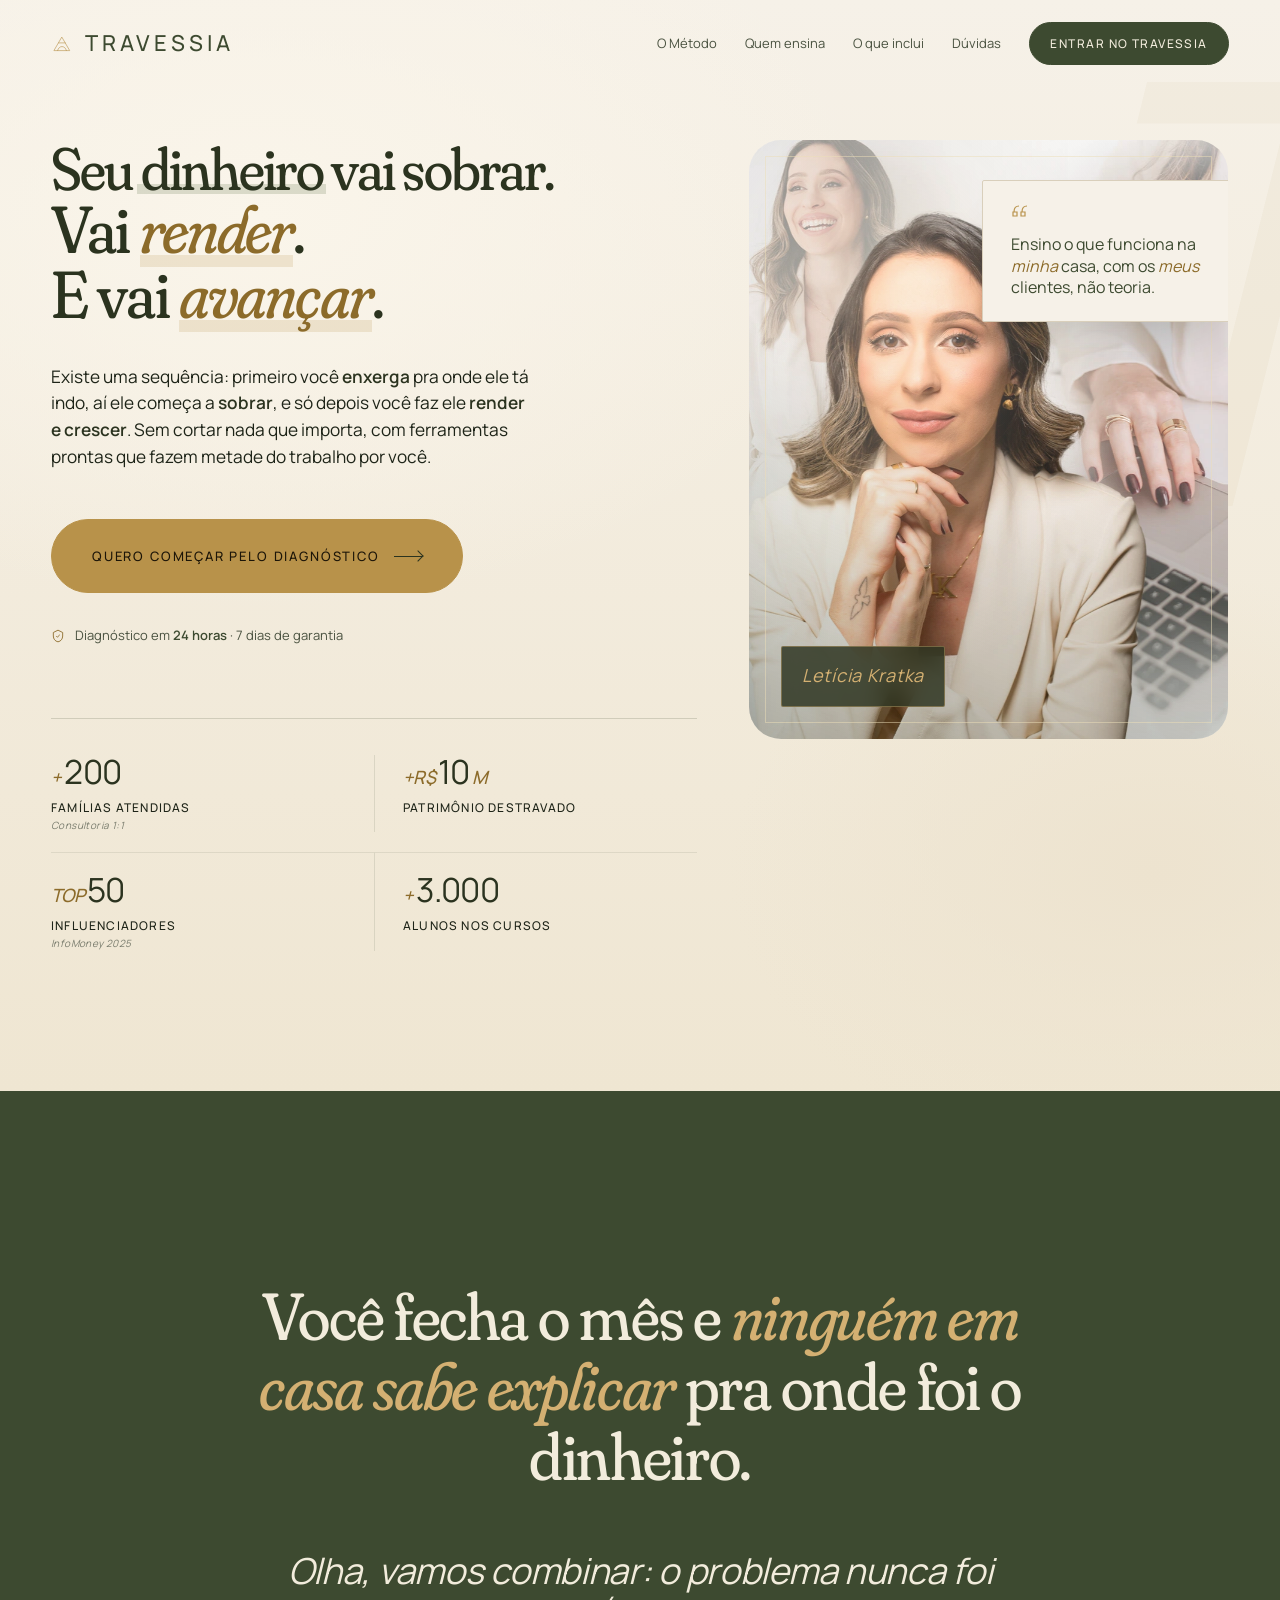
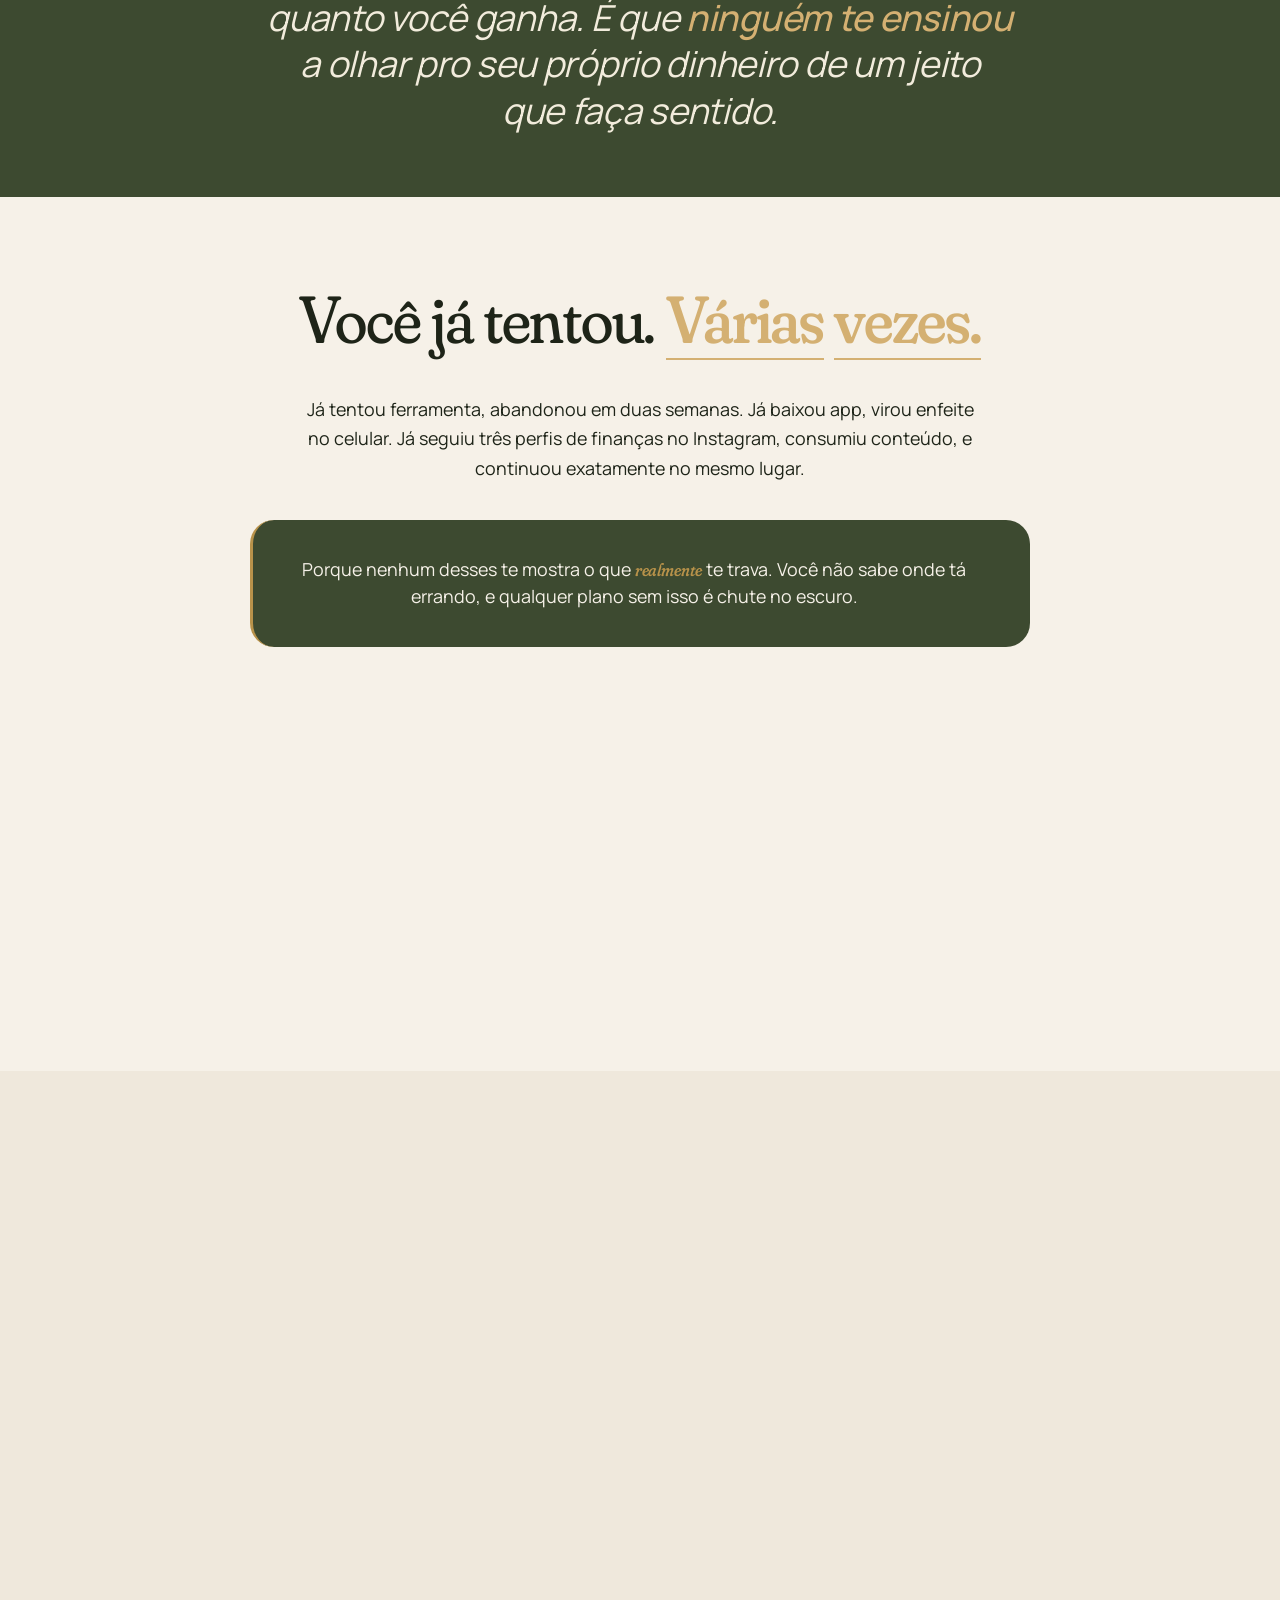
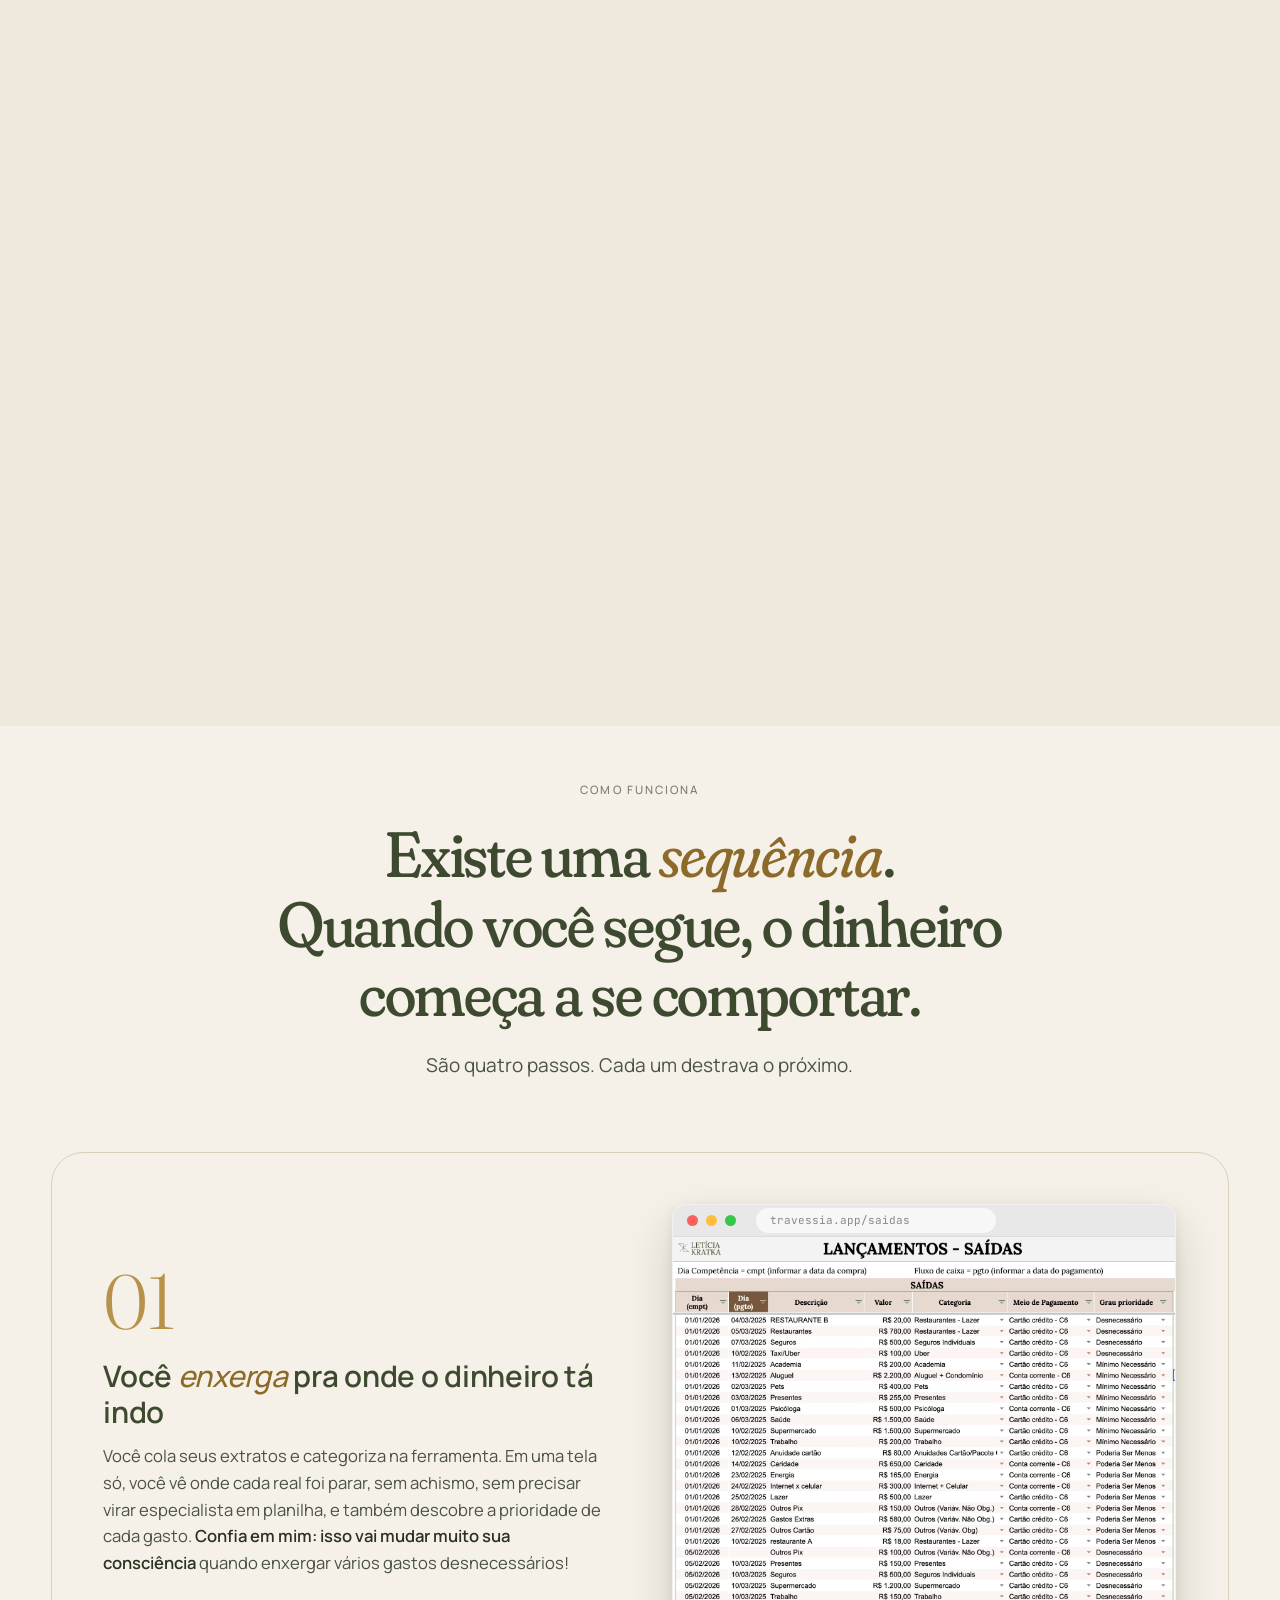
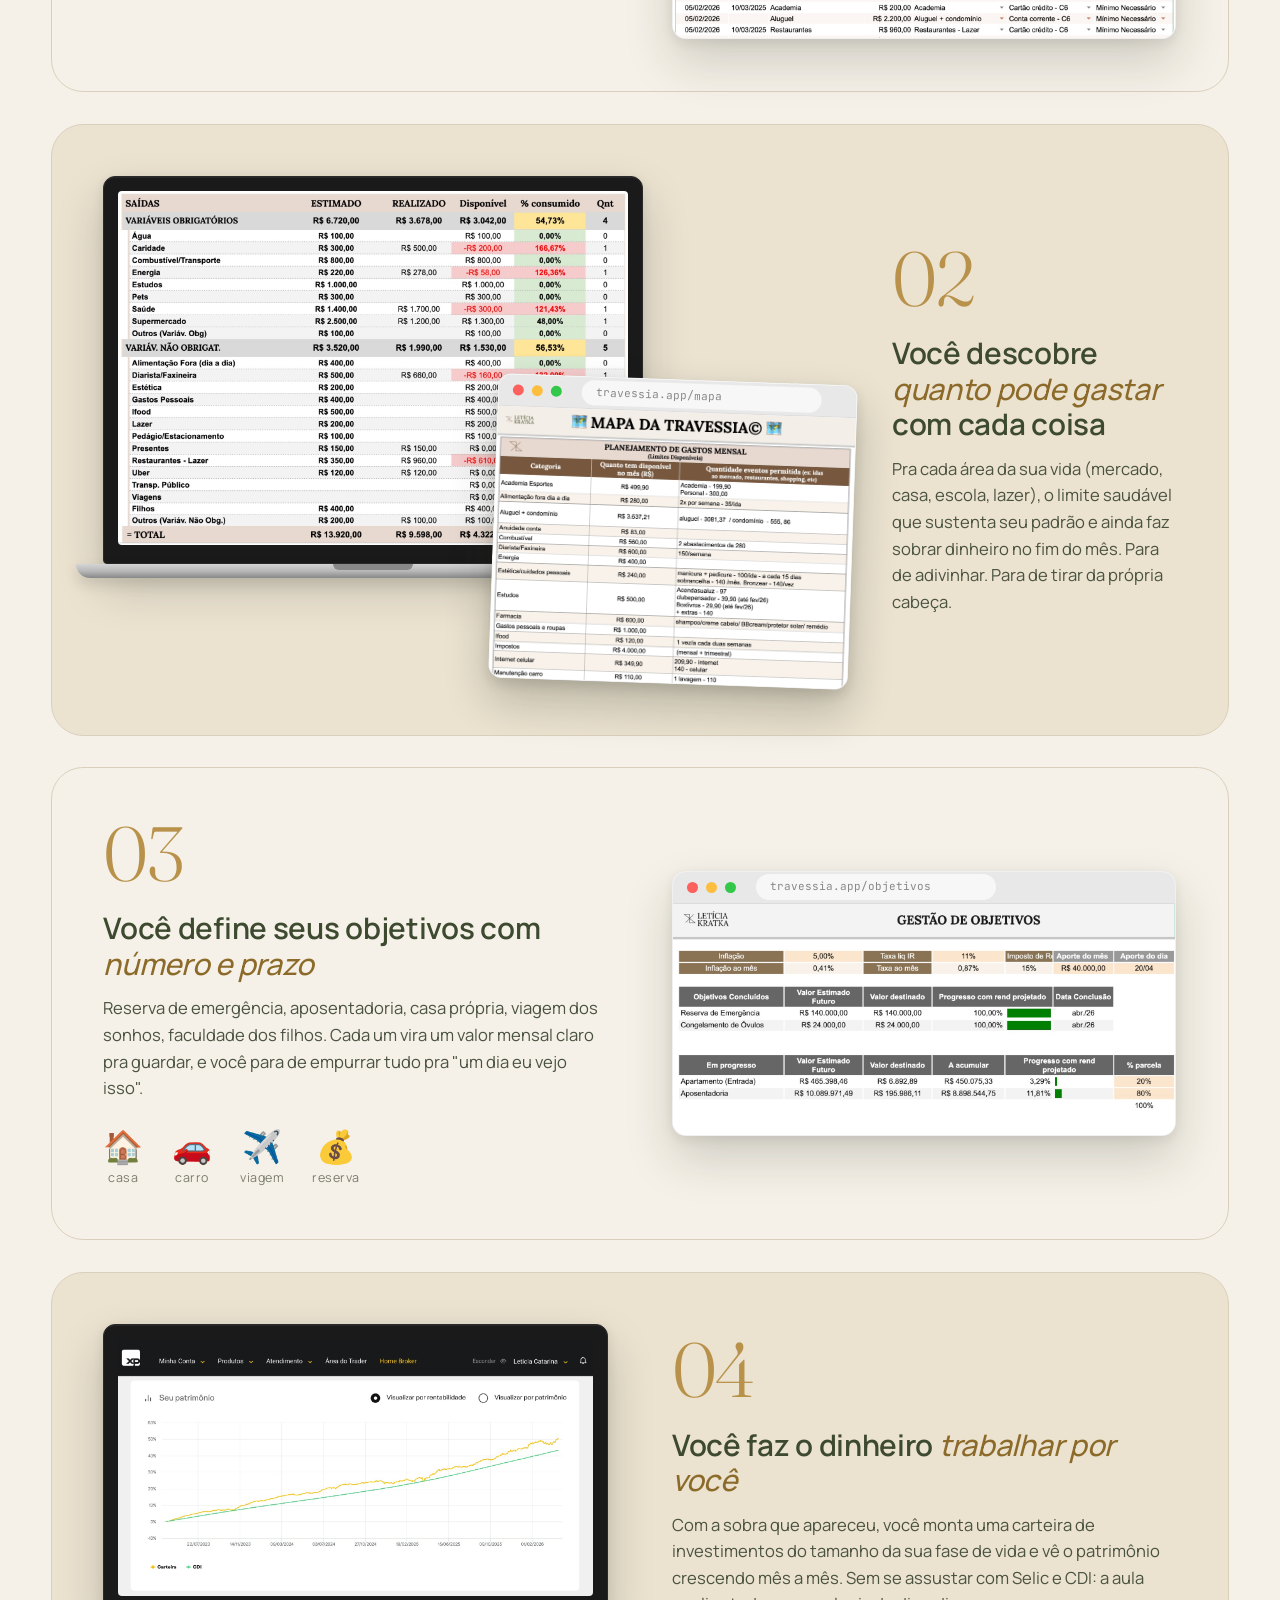
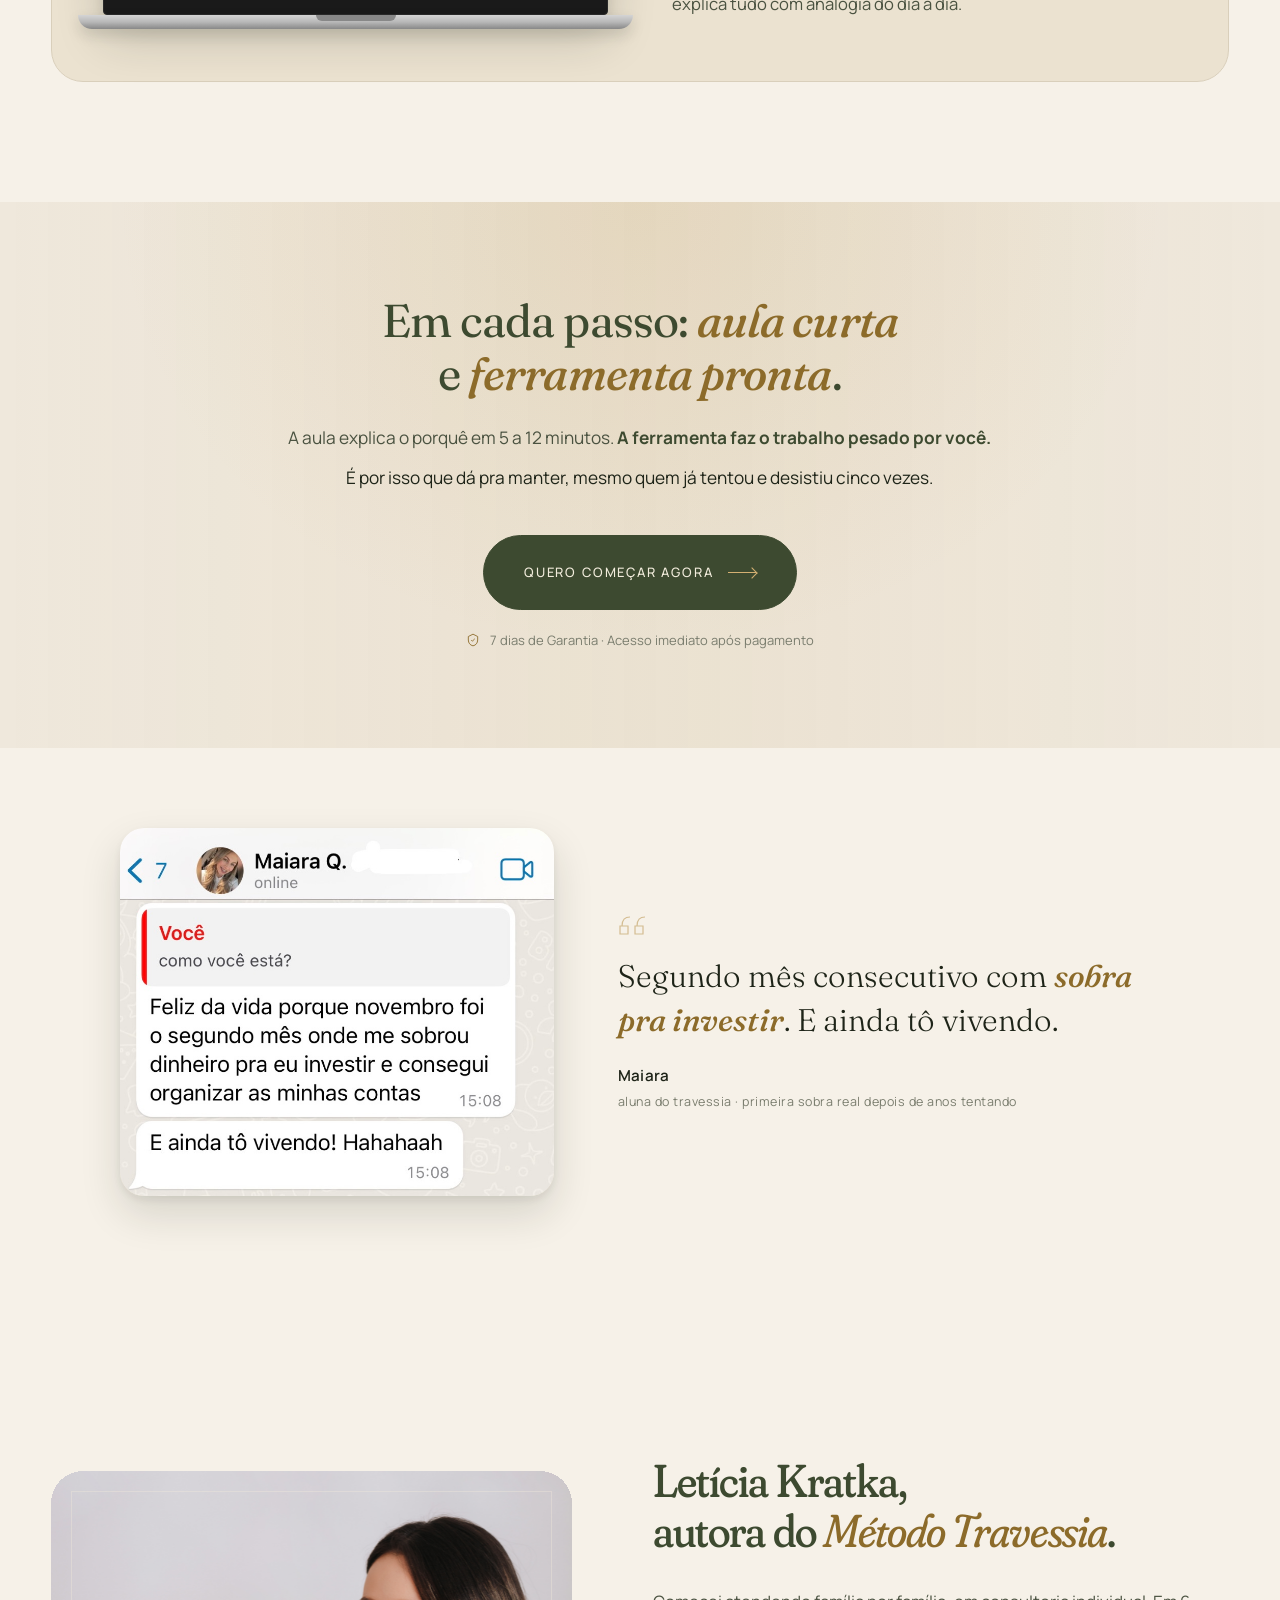
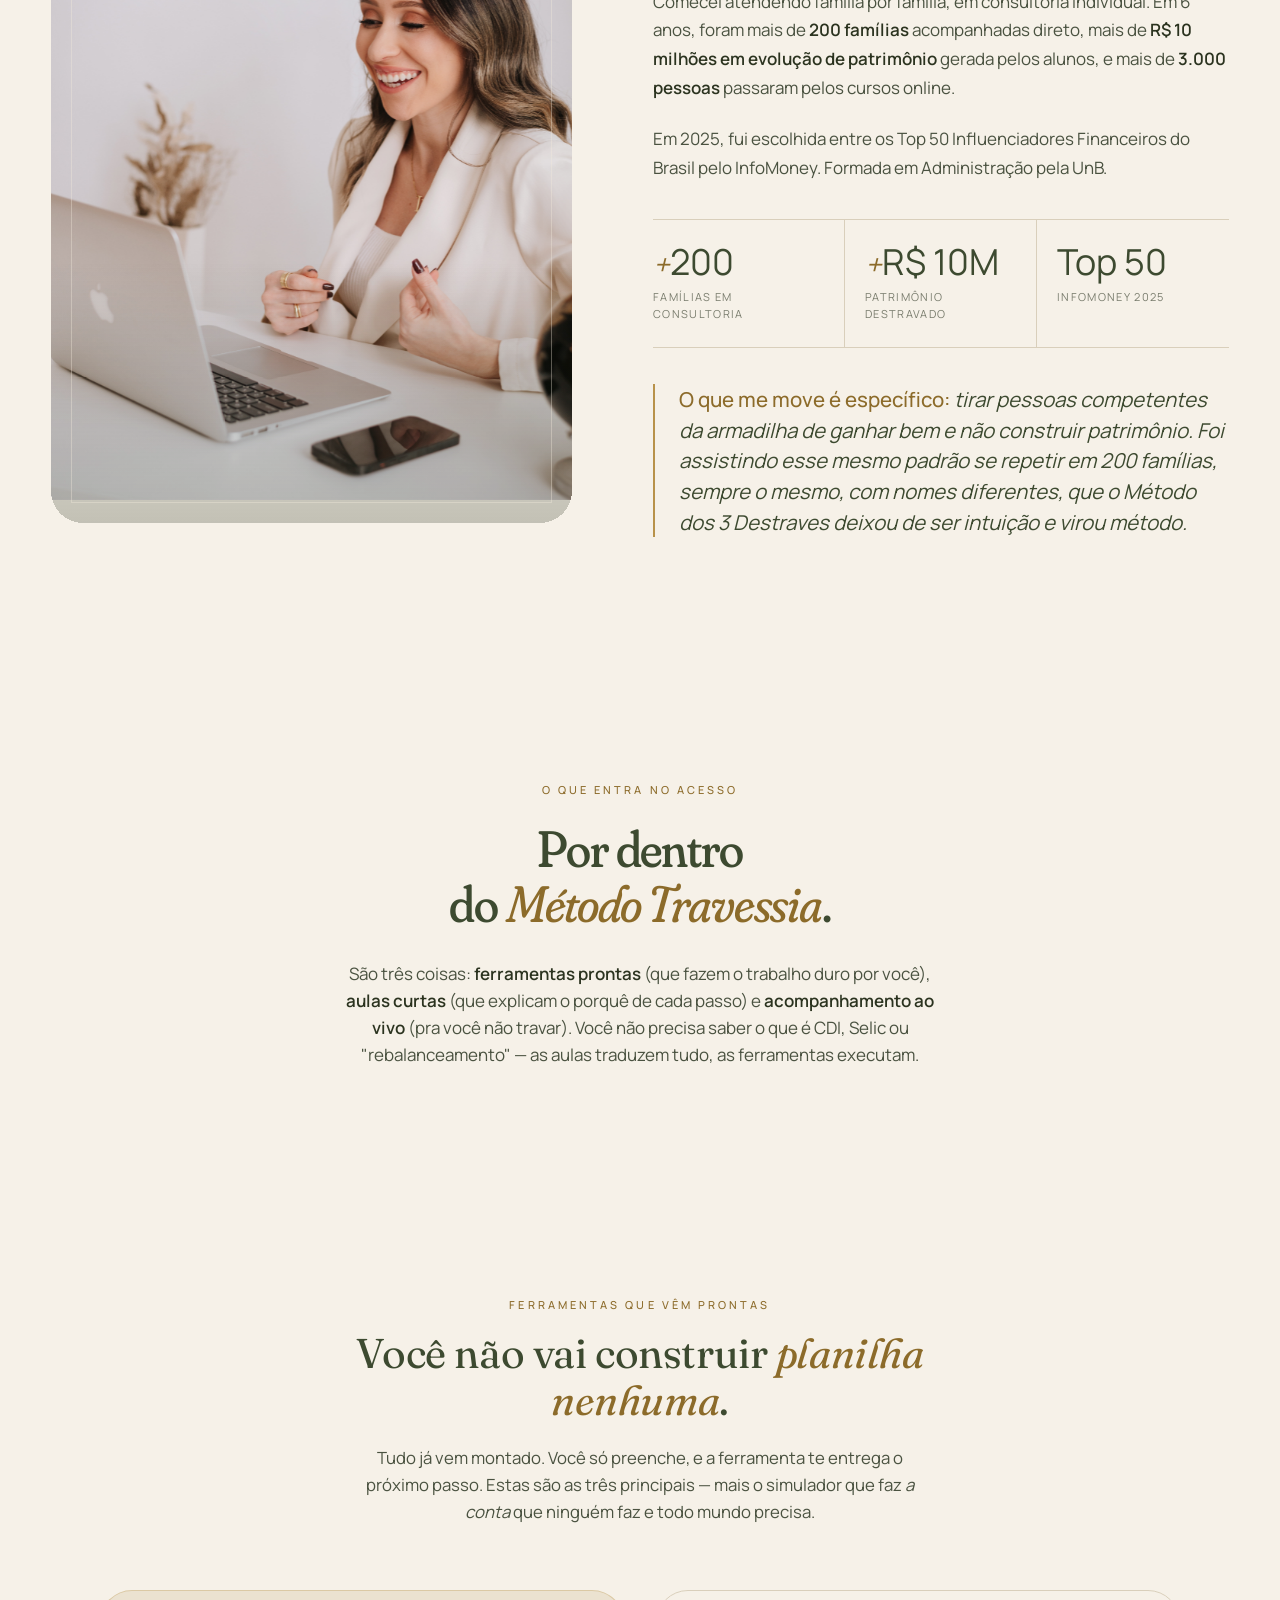
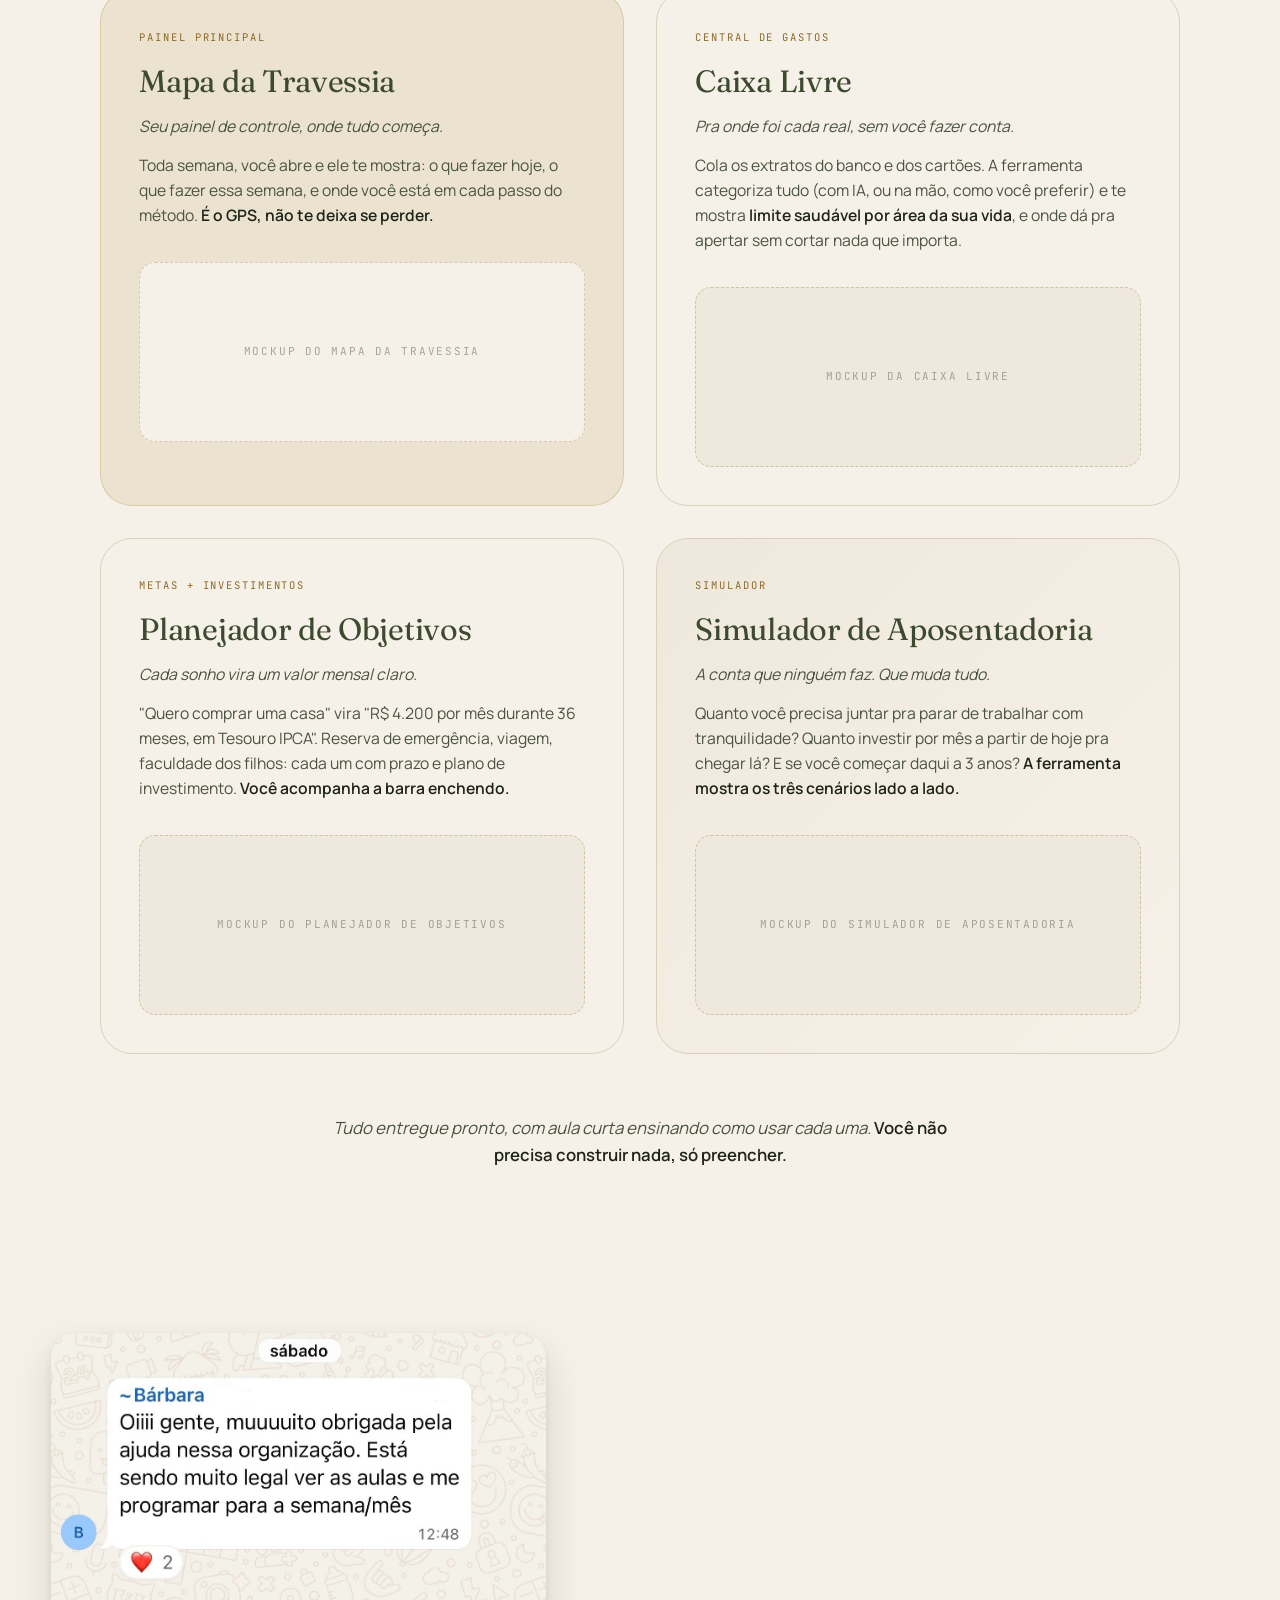
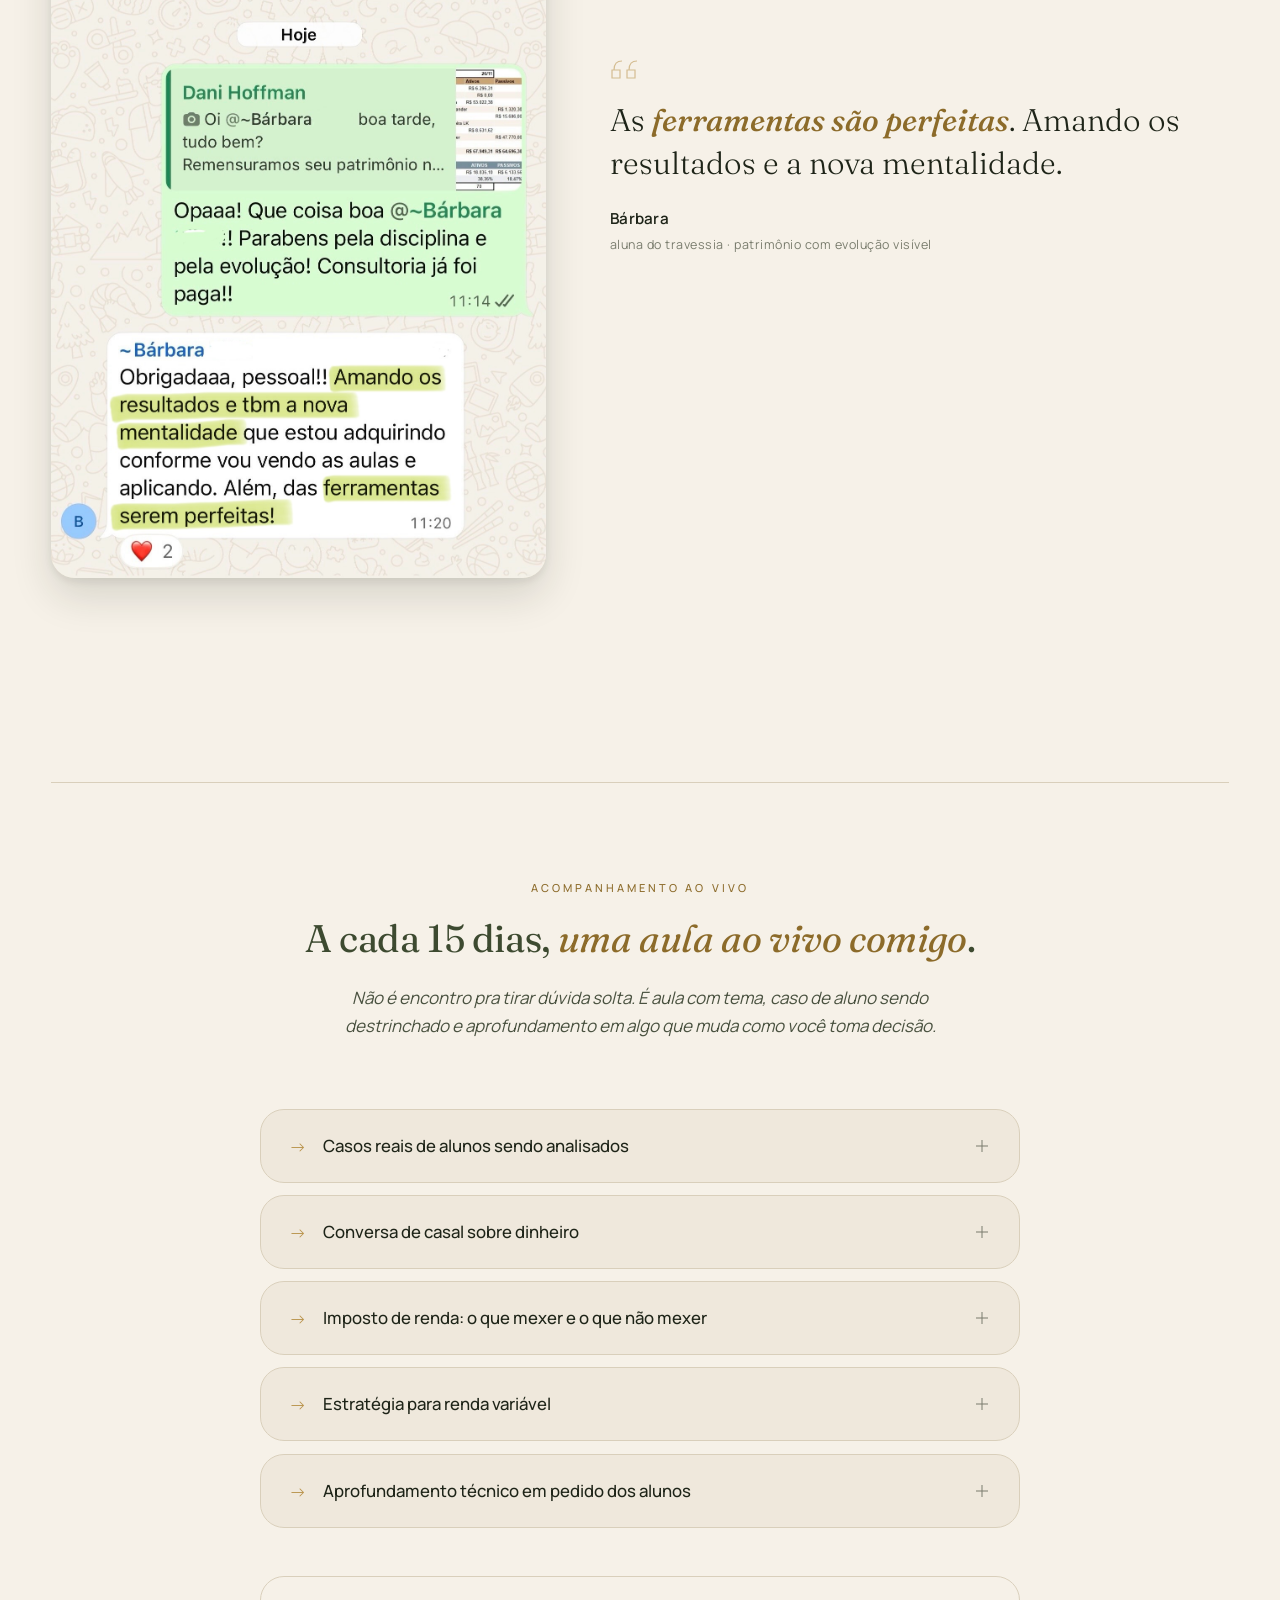
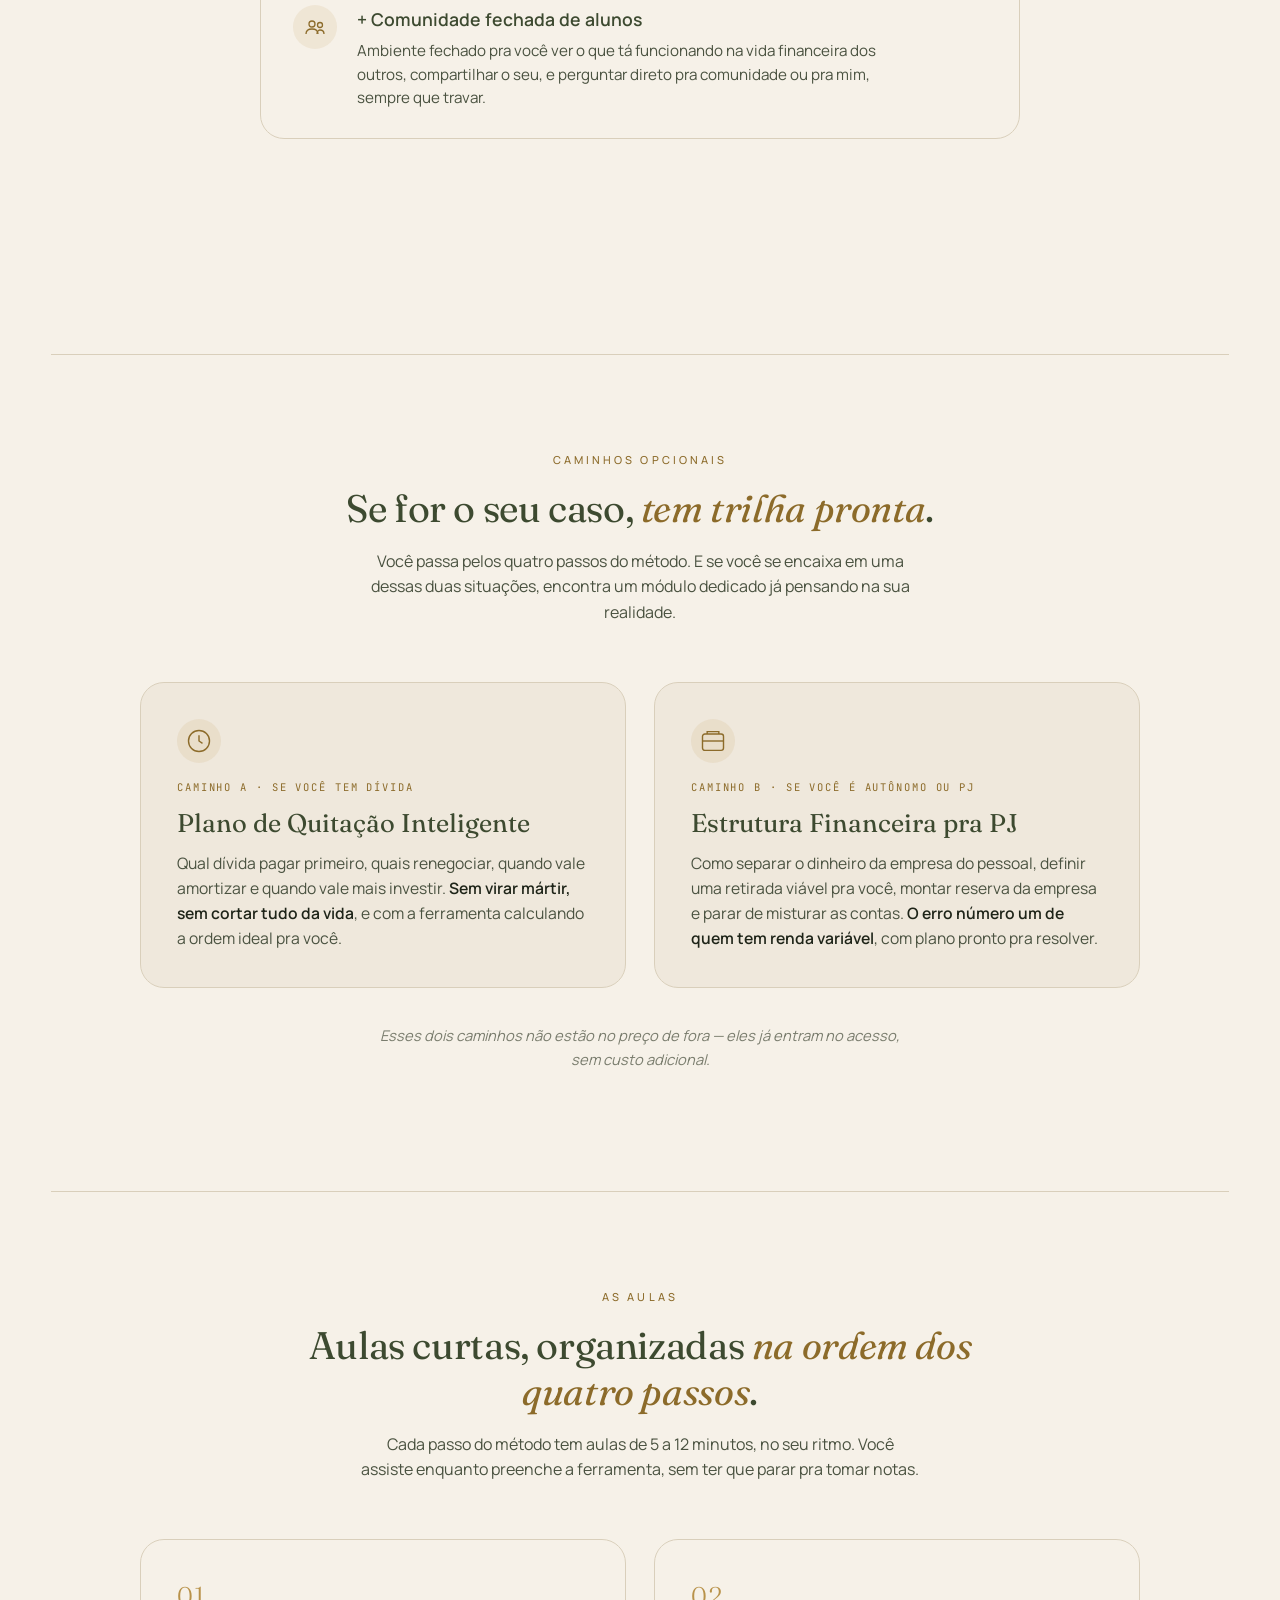
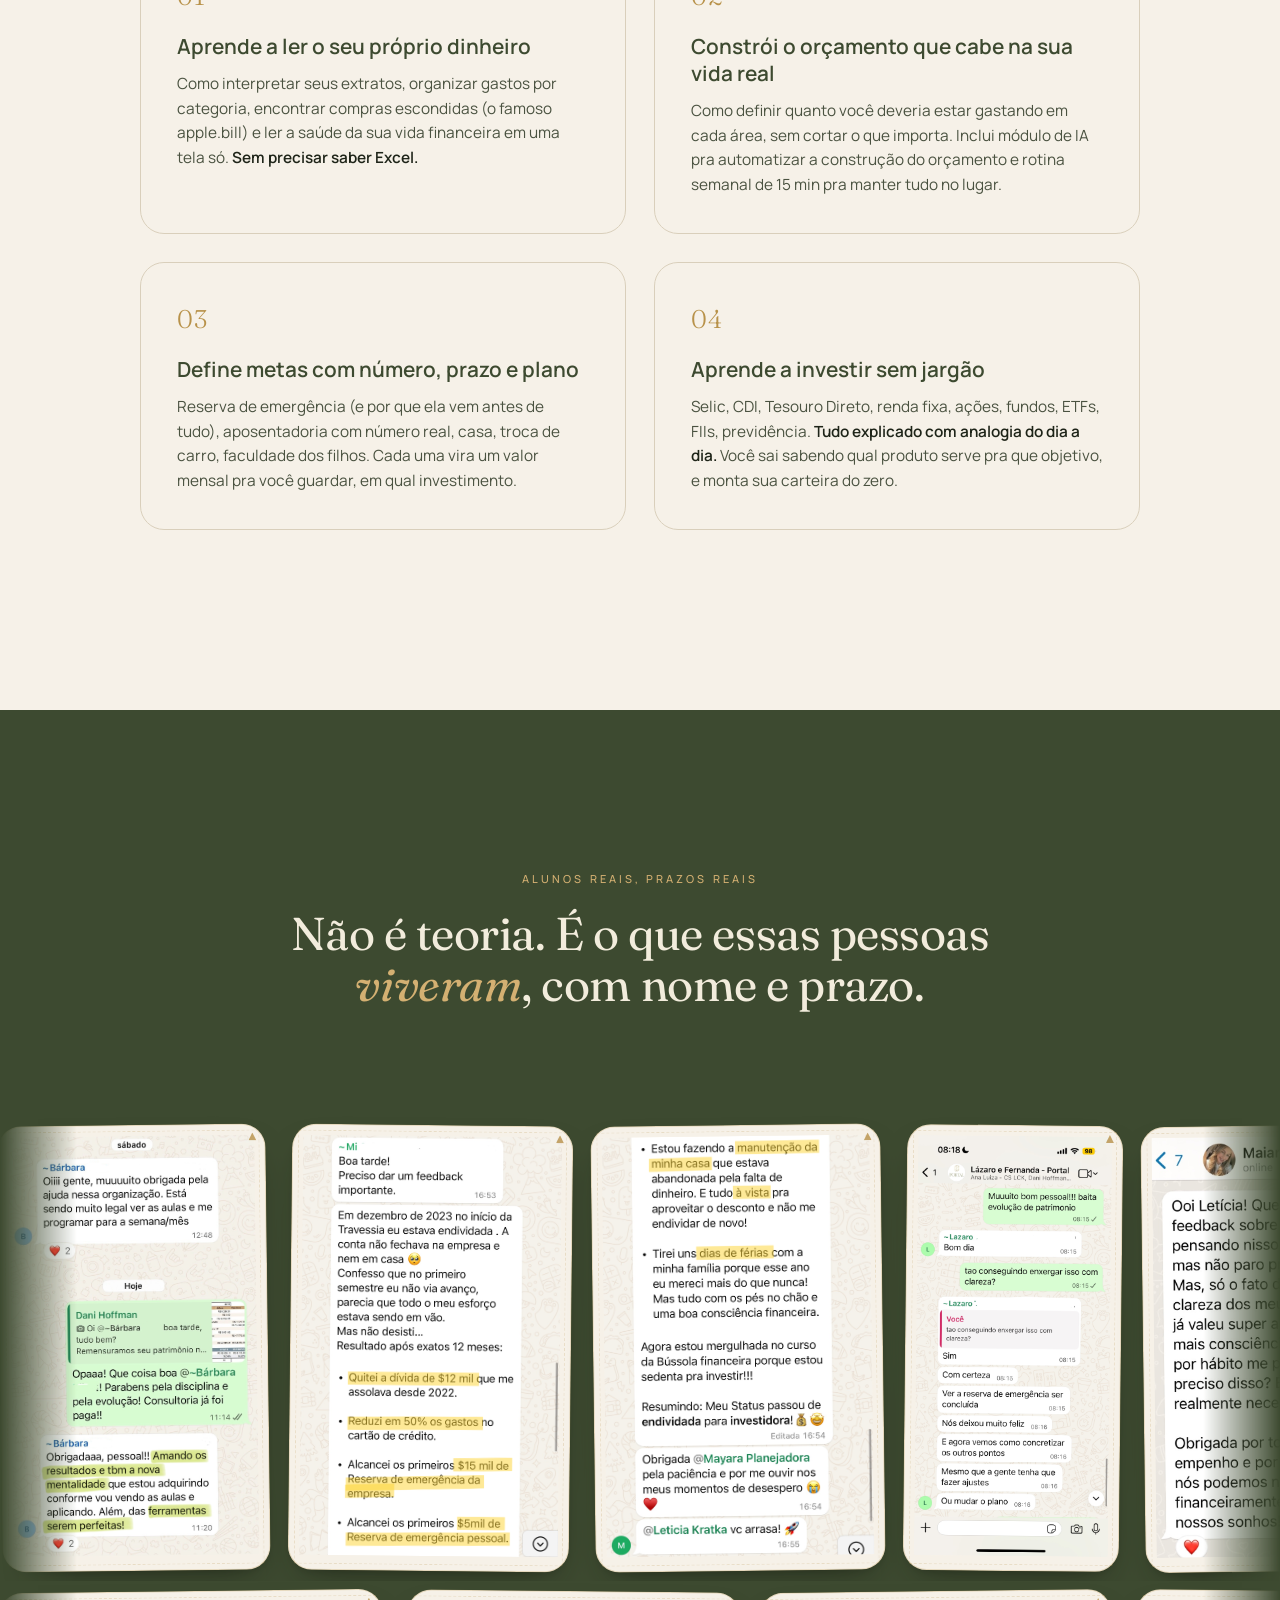
==== index.html @ c7344195 "Reestruturação inicial da landing baseada nos insights da Julia Dobras 01-07 reescritas e aprovadas:" ====
<!doctype html>
<html lang="pt-BR">
<head>
<meta charset="utf-8" />
<meta name="viewport" content="width=device-width, initial-scale=1" />
<title>Travessia, Método para destravar o dinheiro de quem ganha bem</title>
<meta name="description" content="O Método Travessia mostra a ordem que destrava o dinheiro de quem ganha bem, em 3 fases, sem cortar o que dá qualidade de vida." />

<!-- Fonts (non-blocking: page paints instantly with fallback, real fonts swap in) -->
<link rel="preconnect" href="https://fonts.googleapis.com">
<link rel="preconnect" href="https://fonts.gstatic.com" crossorigin>
<link rel="preload" as="style" href="https://fonts.googleapis.com/css2?family=Fraunces:ital,opsz,wght,SOFT@0,9..144,300..700,0..100&family=Manrope:wght@300..700&family=JetBrains+Mono:wght@400;500&display=swap">
<link rel="stylesheet" href="https://fonts.googleapis.com/css2?family=Fraunces:ital,opsz,wght,SOFT@0,9..144,300..700,0..100&family=Manrope:wght@300..700&family=JetBrains+Mono:wght@400;500&display=swap" media="print" onload="this.media='all'">
<noscript><link rel="stylesheet" href="https://fonts.googleapis.com/css2?family=Fraunces:ital,opsz,wght,SOFT@0,9..144,300..700,0..100&family=Manrope:wght@300..700&family=JetBrains+Mono:wght@400;500&display=swap"></noscript>

<!-- Preload motion libs -->
<link rel="preload" href="vendor/lenis.min.js" as="script">
<link rel="preload" href="vendor/gsap.min.js" as="script">
<link rel="preload" href="vendor/ScrollTrigger.min.js" as="script">

<link rel="stylesheet" href="styles.css?v=64" />
</head>
<body>

<!-- ============ Nav ============ -->
<header class="nav" id="nav">
  <div class="wrap nav__inner">
    <a class="nav__brand" href="#top">
      <svg viewBox="0 0 40 32" fill="none" aria-hidden="true">
        <path d="M20 4 L34 28 L6 28 Z M12 28 C14 18 26 18 28 28 M14 14 L26 14" stroke="currentColor" stroke-width="1.1" stroke-linecap="round" stroke-linejoin="round"/>
      </svg>
      <span class="nav__brand-name">TRAVESSIA</span>
    </a>
    <div class="nav__right">
      <nav class="nav__links">
        <a href="#produto">O Método</a>
        <a href="#quem">Quem ensina</a>
        <a href="#produto">O que inclui</a>
        <a href="#faq">Dúvidas</a>
      </nav>
      <a href="#oferta" class="nav__cta">Entrar no Travessia</a>
    </div>
  </div>
</header>

<main id="top">

<!-- ================================================================
     DOBRA 01 · Primeira impressão
================================================================= -->
<section class="hero" data-screen-label="01 Hero">
  <div class="hero__bg-photo" aria-hidden="true"></div>
  <div class="hero__bg-mark" aria-hidden="true">T</div>

  <div class="wrap hero__grid reveal">
    <div class="hero__copy">
      <h1 class="hero__title serif display-title">
        <span class="hero__title-line hero__title-line--pressure">Seu <span class="u-u">dinheiro</span> vai sobrar.</span>
        <span class="hero__title-line">Vai <em>render</em>.</span>
        <span class="hero__title-line">E vai <em>avançar</em>.</span>
      </h1>

      <p class="hero__lede">
        Existe uma sequência: primeiro você <b>enxerga</b> pra onde ele tá indo, aí ele começa a <b>sobrar</b>, e só depois você faz ele <b>render e crescer</b>. Sem cortar nada que importa, com ferramentas prontas que fazem metade do trabalho por você.
      </p>

      <div class="hero__ctas">
        <a href="#oferta" class="btn btn--gold btn--lg hero__cta-main">
          <span class="btn__label">Quero começar pelo diagnóstico</span>
          <span class="btn__arrow"></span>
        </a>
        <div class="hero__cta-meta">
          <svg width="14" height="14" viewBox="0 0 24 24" fill="none" stroke="currentColor" stroke-width="1.5"><path d="M12 2 L4 6 V12 C4 17 7 21 12 22 C17 21 20 17 20 12 V6 Z"/><path d="M9 12 L11 14 L15 10"/></svg>
          <span>Diagnóstico em <b>24 horas</b> · 7 dias de garantia</span>
        </div>
      </div>

      <div class="hero__proof">
        <div class="hero__proof-item">
          <div class="hero__proof-n"><em>+</em><span class="num">200</span></div>
          <div class="hero__proof-l">Famílias atendidas<br><span>Consultoria 1:1</span></div>
        </div>
        <div class="hero__proof-item">
          <div class="hero__proof-n"><em>+R$</em><span class="num">10</span><em>M</em></div>
          <div class="hero__proof-l">Patrimônio destravado</div>
        </div>
        <div class="hero__proof-item">
          <div class="hero__proof-n"><em>TOP</em><span class="num">50</span></div>
          <div class="hero__proof-l">Influenciadores<br><span>InfoMoney 2025</span></div>
        </div>
        <div class="hero__proof-item">
          <div class="hero__proof-n"><em>+</em><span class="num">3.000</span></div>
          <div class="hero__proof-l">Alunos nos cursos</div>
        </div>
      </div>
    </div>

    <div class="hero__visual parallax" data-parallax="0.12">
      <img src="assets/hero-leticia.webp" alt="Letícia Kratka" />
      <div class="hero__visual-frame"></div>

      <div class="hero__visual-stamp">
        <div class="hero__visual-stamp-inner">
          <span>Letícia Kratka</span>
        </div>
      </div>

      <div class="hero__visual-quote">
        <svg width="18" height="14" viewBox="0 0 18 14" fill="none" stroke="currentColor" stroke-width="1.2"><path d="M3 9 C3 5 5 3 8 3 M3 9 L6 9 L6 13 L2 13 L2 9 Z"/><path d="M11 9 C11 5 13 3 16 3 M11 9 L14 9 L14 13 L10 13 L10 9 Z"/></svg>
          <p>Ensino o que funciona na <i>minha</i> casa, com os <i>meus</i> clientes, não teoria.</p>
      </div>
    </div>
  </div>

  <a class="hero__scroll" href="#diagnostico">
    <span>Continue</span>
    <span class="hero__scroll-line"></span>
  </a>

</section>

<!-- ================================================================
     DOBRA 02 · Dossiê / Diagnóstico
================================================================= -->
<section class="dossie on-dark" id="diagnostico" data-screen-label="02 Diagnóstico">

  <!-- ATO 1, Entrada (dark) -->
  <div class="dossie__act dossie__act--entry">
    <div class="wrap">
      <p class="dossie__overline mono reveal">Conhece essa sensação?</p>
      <h2 class="dossie__headline serif reveal">
        Você fecha o mês e <em>ninguém em casa sabe explicar</em> pra onde foi o dinheiro.
      </h2>
      <p class="dossie__hook serif reveal">
        Olha, vamos combinar: o problema nunca foi quanto você ganha. É que <em>ninguém te ensinou</em> a olhar pro seu próprio dinheiro de um jeito que faça sentido.
      </p>
    </div>
  </div>

  <!-- ATO 2, Registro (cream page) -->
  <div class="dossie__act dossie__act--ledger">
    <div class="wrap">

      <div class="dossie__problema reveal">
        <h3 class="dossie__problema-title">
          <span class="dossie__problema-word">Você</span>
          <span class="dossie__problema-word">já</span>
          <span class="dossie__problema-word">tentou.</span>
          <span class="dossie__problema-word dossie__mark dossie__mark--rule">Várias</span>
          <span class="dossie__problema-word dossie__mark dossie__mark--rule">vezes.</span>
        </h3>
        <p class="dossie__problema-lead">
          Já tentou ferramenta, abandonou em duas semanas. Já baixou app, virou enfeite no celular. Já seguiu três perfis de finanças no Instagram, consumiu conteúdo, e continuou exatamente no mesmo lugar.
        </p>
        <div class="dossie__problema-callout">
          <p>
            Porque nenhum desses te mostra o que <em>realmente</em> te trava. Você não sabe onde tá errando, e qualquer plano sem isso é chute no escuro.
          </p>
        </div>
      </div>

      <aside class="dossie__note dossie__note--with-image" aria-label="Depoimento de aluna">
        <div class="dossie__note-paper reveal" data-paper-reveal>
          <div class="dossie__note-image">
            <img src="assets/depoimentos/adrielly-3.jpg" alt="Print do depoimento da Adrielly contando sobre a clareza com as contas" loading="lazy" />
          </div>
          <div class="dossie__note-prose">
            <p>"<strong>A clareza que tivemos das nossas contas mudou tudo.</strong> Finalizamos o controle de gastos, fizemos os cortes e iniciamos a reserva de emergência no mesmo mês."</p>
            <p class="dossie__note-attrib">— Adrielly · aluna do Travessia</p>
          </div>
        </div>
      </aside>
    </div>
  </div>
</section>

<!-- ================================================================
     DOBRA 03 · Prova lógica · A virada
================================================================= -->
<section class="virada" data-screen-label="03 Virada">
  <div class="wrap virada__inner reveal">

    <span class="eyebrow virada__eyebrow">A virada</span>

    <h2 class="serif virada__title">
      A diferença entre ficar travado e <em>destravar</em><br>é uma só:
    </h2>

    <div class="virada__contrast">
      <p class="virada__contrast-before">A planilha que você preencheu te mostra <em>seus gastos</em>.</p>
      <p class="virada__contrast-after">O Método Travessia te mostra <em>o que fazer com eles</em>.</p>
    </div>

    <div class="virada__body">
      <p>Você já preencheu controle de gastos antes. No fim, tinha um monte de número arrumado em coluna. <strong>E aí?</strong></p>

      <p>A pergunta que importa não é <i>"quanto eu gastei com mercado mês passado?"</i>. É: <strong>"isso tá saudável pro tamanho da minha vida, e o que eu mexo agora?"</strong></p>

      <p class="virada__principio">Essa é a virada. <em>Ferramenta não é pra registrar gasto, é pra te dar a próxima decisão.</em></p>

      <!-- MOCKUP: Mapa da Travessia mostrando "próxima ação sugerida" + indicador visual de saúde por categoria -->

      <div class="virada__entrega">
        <p class="virada__entrega-lead">O Travessia não te entrega um relatório bonitinho. Ele te entrega:</p>
        <ul class="virada__entrega-list">
          <li><span>O <strong>limite saudável</strong> que você deveria estar gastando em cada área da sua vida</span></li>
          <li><span>O quanto você poderia estar guardando <strong>sem cortar nada que importa</strong></span></li>
          <li><span><strong>A próxima decisão</strong> financeira mais óbvia, com base nos seus números reais</span></li>
        </ul>
      </div>

      <blockquote class="virada__close">
        Você para de adivinhar. Para de tirar da própria cabeça quanto "deveria" gastar. <strong>O método responde por você.</strong>
      </blockquote>
    </div>

  </div>
</section>

<!-- ================================================================
     DOBRA 04 · A Jornada dos 3 Destraves (Scroll-driven)
================================================================= -->
<section class="metodo" id="metodo" data-screen-label="04 Metodo">
  <div class="wrap metodo__inner reveal">

    <header class="metodo__head">
      <span class="metodo__eyebrow">Como funciona</span>
      <h2 class="metodo__title display-title">Existe uma <em>sequência</em>.<br>Quando você segue, o dinheiro começa a se comportar.</h2>
      <p class="metodo__lede">São quatro passos. Cada um destrava o próximo.</p>
    </header>

    <ol class="metodo__steps reveal-stagger">

      <li class="metodo__step" data-step="01">
        <div class="metodo__step-text">
          <div class="metodo__step-num">01</div>
          <h3 class="metodo__step-title">Você <em>enxerga</em> pra onde o dinheiro tá indo</h3>
          <p class="metodo__step-desc">Você cola seus extratos e categoriza na ferramenta. Em uma tela só, você vê onde cada real foi parar, sem achismo, sem precisar virar especialista em planilha, e também descobre a prioridade de cada gasto. <strong>Confia em mim: isso vai mudar muito sua consciência</strong> quando enxergar vários gastos desnecessários!</p>
        </div>
        <div class="metodo__step-media">
          <div class="mockup mockup--chrome">
            <div class="mockup__chrome-bar" aria-hidden="true">
              <span class="mockup__dot"></span>
              <span class="mockup__dot"></span>
              <span class="mockup__dot"></span>
              <span class="mockup__url">travessia.app/saidas</span>
            </div>
            <div class="mockup__screen">
              <img src="assets/saidas.jpeg" alt="Tela de Saídas mostrando para onde o dinheiro está indo" loading="lazy" />
            </div>
          </div>
        </div>
      </li>

      <li class="metodo__step metodo__step--combo" data-step="02">
        <div class="metodo__step-text">
          <div class="metodo__step-num">02</div>
          <h3 class="metodo__step-title">Você descobre <em>quanto pode gastar</em> com cada coisa</h3>
          <p class="metodo__step-desc">Pra cada área da sua vida (mercado, casa, escola, lazer), o limite saudável que sustenta seu padrão e ainda faz sobrar dinheiro no fim do mês. Para de adivinhar. Para de tirar da própria cabeça.</p>
        </div>
        <div class="metodo__step-media metodo__step-media--combo">
          <div class="mockup mockup--macbook">
            <div class="mockup__screen mockup__screen--macbook">
              <img src="assets/orçamento.jpeg" alt="Tela do orçamento com limites por área" loading="lazy" />
            </div>
            <div class="mockup__macbook-base" aria-hidden="true"></div>
          </div>
          <div class="mockup mockup--chrome mockup--floating">
            <div class="mockup__chrome-bar" aria-hidden="true">
              <span class="mockup__dot"></span>
              <span class="mockup__dot"></span>
              <span class="mockup__dot"></span>
              <span class="mockup__url">travessia.app/mapa</span>
            </div>
            <div class="mockup__screen">
              <img src="assets/Mapa enxergar.jpeg" alt="Tela do Mapa complementar ao orçamento" loading="lazy" />
            </div>
          </div>
        </div>
      </li>

      <li class="metodo__step" data-step="03">
        <div class="metodo__step-text">
          <div class="metodo__step-num">03</div>
          <h3 class="metodo__step-title">Você define seus objetivos com <em>número e prazo</em></h3>
          <p class="metodo__step-desc">Reserva de emergência, aposentadoria, casa própria, viagem dos sonhos, faculdade dos filhos. Cada um vira um valor mensal claro pra guardar, e você para de empurrar tudo pra "um dia eu vejo isso".</p>
          <ul class="metodo__step-emojis" aria-label="Exemplos de objetivos">
            <li><span class="emoji" aria-hidden="true">🏠</span><span>casa</span></li>
            <li><span class="emoji" aria-hidden="true">🚗</span><span>carro</span></li>
            <li><span class="emoji" aria-hidden="true">✈️</span><span>viagem</span></li>
            <li><span class="emoji" aria-hidden="true">💰</span><span>reserva</span></li>
          </ul>
        </div>
        <div class="metodo__step-media">
          <div class="mockup mockup--chrome">
            <div class="mockup__chrome-bar" aria-hidden="true">
              <span class="mockup__dot"></span>
              <span class="mockup__dot"></span>
              <span class="mockup__dot"></span>
              <span class="mockup__url">travessia.app/objetivos</span>
            </div>
            <div class="mockup__screen">
              <img src="assets/objetivos.jpeg" alt="Tela do Planejador de Objetivos com metas e progresso" loading="lazy" />
            </div>
          </div>
        </div>
      </li>

      <li class="metodo__step" data-step="04">
        <div class="metodo__step-text">
          <div class="metodo__step-num">04</div>
          <h3 class="metodo__step-title">Você faz o dinheiro <em>trabalhar por você</em></h3>
          <p class="metodo__step-desc">Com a sobra que apareceu, você monta uma carteira de investimentos do tamanho da sua fase de vida e vê o patrimônio crescendo mês a mês. Sem se assustar com Selic e CDI: a aula explica tudo com analogia do dia a dia.</p>
        </div>
        <div class="metodo__step-media">
          <div class="mockup mockup--macbook">
            <div class="mockup__screen mockup__screen--macbook">
              <img src="assets/patrimonio.jpeg" alt="Gráfico de evolução do patrimônio" loading="lazy" />
            </div>
            <div class="mockup__macbook-base" aria-hidden="true"></div>
          </div>
        </div>
      </li>

    </ol>

  </div>
</section>

<!-- ================================================================
     CTA intermediário · pós-método
================================================================= -->
<section class="cta-mid cta-mid--method">
  <div class="wrap cta-mid__inner reveal">
    <h2 class="serif cta-mid__method-title">
      Em cada passo: <em>aula curta</em><br>
      e <em>ferramenta pronta</em>.
    </h2>
    <div class="cta-mid__method-copy">
      <p>A aula explica o porquê em 5 a 12 minutos. <strong>A ferramenta faz o trabalho pesado por você.</strong></p>
      <p>É por isso que dá pra manter, mesmo quem já tentou e desistiu cinco vezes.</p>
    </div>
    <div class="cta-mid__action">
      <a href="#oferta" class="btn btn--lg">Quero começar agora <span class="btn__arrow"></span></a>
      <div class="cta-mid__meta">
        <svg class="shield" width="14" height="14" viewBox="0 0 24 24" fill="none" stroke="currentColor" stroke-width="1.5"><path d="M12 2 L4 6 V12 C4 17 7 21 12 22 C17 21 20 17 20 12 V6 Z"/><path d="M9 12 L11 14 L15 10"/></svg>
        7 dias de Garantia · Acesso imediato após pagamento
      </div>
    </div>
  </div>
</section>

<!-- ================================================================
     DOBRA 05 · Depoimento âncora (sobra sem cortar)
================================================================= -->
<section class="proof-anchor proof-anchor--with-image">
  <div class="wrap proof-anchor__inner reveal">
    <figure class="proof-anchor__quote proof-anchor__quote--with-image">
      <div class="proof-anchor__image">
        <img src="assets/depoimentos/maiara-economizou-investiu.jpg" alt="Print do depoimento da Maiara contando sobre a sobra pra investir" loading="lazy" />
      </div>
      <div class="proof-anchor__text">
        <svg class="proof-anchor__mark" width="32" height="24" viewBox="0 0 32 24" fill="none" aria-hidden="true">
          <path d="M4 14 C4 8 7 5 12 5 M4 14 L10 14 L10 22 L2 22 L2 14 Z" stroke="currentColor" stroke-width="1.2"/>
          <path d="M19 14 C19 8 22 5 27 5 M19 14 L25 14 L25 22 L17 22 L17 14 Z" stroke="currentColor" stroke-width="1.2"/>
        </svg>
        <blockquote>Segundo mês consecutivo com <strong>sobra pra investir</strong>. E ainda tô vivendo.</blockquote>
        <figcaption>
          <span class="proof-anchor__name">Maiara</span>
          <span class="proof-anchor__ctx">aluna do Travessia · primeira sobra real depois de anos tentando</span>
        </figcaption>
      </div>
    </figure>
  </div>
</section>

<!-- ================================================================
     Quem ensina (vai mover pra depois do preço — manter aqui por ora)
================================================================= -->
<section class="quem-ensina" id="quem" data-screen-label="05 Quem">
  <div class="wrap quem__grid">
    <div class="quem__photo reveal parallax" data-parallax="0.08">
      <img src="assets/leticia-sorriso.jpg" alt="Letícia Kratka" />
      <div class="quem__photo-frame"></div>
    </div>

    <div class="quem__content reveal">
      <h2 class="serif display-title">Letícia Kratka,<br>autora do <em>Método Travessia</em>.</h2>
      <p>Comecei atendendo família por família, em consultoria individual. Em 6 anos, foram mais de <b>200 famílias</b> acompanhadas direto, mais de <b>R$ 10 milhões em evolução de patrimônio</b> gerada pelos alunos, e mais de <b>3.000 pessoas</b> passaram pelos cursos online.</p>
      <p>Em 2025, fui escolhida entre os Top 50 Influenciadores Financeiros do Brasil pelo InfoMoney. Formada em Administração pela UnB.</p>

      <div class="quem__stats">
        <div class="quem__stat">
          <div class="quem__stat-n"><em>+</em>200</div>
          <div class="quem__stat-l">famílias em consultoria</div>
        </div>
        <div class="quem__stat">
          <div class="quem__stat-n"><em>+</em>R$ 10M</div>
          <div class="quem__stat-l">patrimônio destravado</div>
        </div>
        <div class="quem__stat">
          <div class="quem__stat-n">Top 50</div>
          <div class="quem__stat-l">InfoMoney 2025</div>
        </div>
      </div>

      <blockquote class="quem__quote">
        <b>O que me move é específico:</b> tirar pessoas competentes da armadilha de ganhar bem e não construir patrimônio. Foi assistindo esse mesmo padrão se repetir em 200 famílias, sempre o mesmo, com nomes diferentes, que o Método dos 3 Destraves deixou de ser intuição e virou método.
      </blockquote>
    </div>
  </div>
</section>

<!-- ================================================================
     DOBRA 06 · Produto
================================================================= -->
<section class="produto" id="produto" data-screen-label="06 Produto">
  <div class="wrap">
    <div class="produto__head reveal">
      <span class="eyebrow">O que entra no acesso</span>
      <h2 class="serif display-title" style="margin-top: 20px;">Por dentro<br>do <em>Método Travessia</em>.</h2>
      <p>São três coisas: <b>ferramentas prontas</b> (que fazem o trabalho duro por você), <b>aulas curtas</b> (que explicam o porquê de cada passo) e <b>acompanhamento ao vivo</b> (pra você não travar). Você não precisa saber o que é CDI, Selic ou "rebalanceamento" — as aulas traduzem tudo, as ferramentas executam.</p>
    </div>

    <!-- Ferramentas core (Dobra 06) -->
    <div class="ferramentas-core">
      <div class="ferramentas-core__head reveal">
        <span class="eyebrow">Ferramentas que vêm prontas</span>
        <h3 class="serif">Você não vai construir <em>planilha nenhuma</em>.</h3>
        <p>Tudo já vem montado. Você só preenche, e a ferramenta te entrega o próximo passo. Estas são as três principais — mais o simulador que faz <em>a conta</em> que ninguém faz e todo mundo precisa.</p>
      </div>

      <div class="ferramentas-core__grid reveal reveal-stagger">

        <article class="ferramenta-card ferramenta-card--featured">
          <div class="ferramenta-card__tag">Painel principal</div>
          <h4>Mapa da Travessia</h4>
          <p class="ferramenta-card__sub">Seu painel de controle, onde tudo começa.</p>
          <p>Toda semana, você abre e ele te mostra: o que fazer hoje, o que fazer essa semana, e onde você está em cada passo do método. <strong>É o GPS, não te deixa se perder.</strong></p>
          <div class="ferramenta-card__mockup">
            <!-- MOCKUP: Mapa da Travessia — tela do painel mostrando "próxima ação sugerida" + barra de progresso dos 4 passos -->
            <span class="ferramenta-card__mockup-placeholder">Mockup do Mapa da Travessia</span>
          </div>
        </article>

        <article class="ferramenta-card">
          <div class="ferramenta-card__tag">Central de gastos</div>
          <h4>Caixa Livre</h4>
          <p class="ferramenta-card__sub">Pra onde foi cada real, sem você fazer conta.</p>
          <p>Cola os extratos do banco e dos cartões. A ferramenta categoriza tudo (com IA, ou na mão, como você preferir) e te mostra <strong>limite saudável por área da sua vida</strong>, e onde dá pra apertar sem cortar nada que importa.</p>
          <div class="ferramenta-card__mockup">
            <!-- MOCKUP: Caixa Livre — categorias coloridas (mercado, casa, lazer) com barra de "limite saudável" + indicador de saúde -->
            <span class="ferramenta-card__mockup-placeholder">Mockup da Caixa Livre</span>
          </div>
        </article>

        <article class="ferramenta-card">
          <div class="ferramenta-card__tag">Metas + investimentos</div>
          <h4>Planejador de Objetivos</h4>
          <p class="ferramenta-card__sub">Cada sonho vira um valor mensal claro.</p>
          <p>"Quero comprar uma casa" vira "R$ 4.200 por mês durante 36 meses, em Tesouro IPCA". Reserva de emergência, viagem, faculdade dos filhos: cada um com prazo e plano de investimento. <strong>Você acompanha a barra enchendo.</strong></p>
          <div class="ferramenta-card__mockup">
            <!-- MOCKUP: Planejador de Objetivos — múltiplas metas com barras de progresso, valor mensal e tipo de investimento sugerido -->
            <span class="ferramenta-card__mockup-placeholder">Mockup do Planejador de Objetivos</span>
          </div>
        </article>

        <article class="ferramenta-card ferramenta-card--bonus">
          <div class="ferramenta-card__tag">Simulador</div>
          <h4>Simulador de Aposentadoria</h4>
          <p class="ferramenta-card__sub">A conta que ninguém faz. Que muda tudo.</p>
          <p>Quanto você precisa juntar pra parar de trabalhar com tranquilidade? Quanto investir por mês a partir de hoje pra chegar lá? E se você começar daqui a 3 anos? <strong>A ferramenta mostra os três cenários lado a lado.</strong></p>
          <div class="ferramenta-card__mockup">
            <!-- MOCKUP: Simulador de Aposentadoria — 3 cenários comparados (começar hoje / em 3 anos / em 5 anos) com gráfico de patrimônio acumulado -->
            <span class="ferramenta-card__mockup-placeholder">Mockup do Simulador de Aposentadoria</span>
          </div>
        </article>

      </div>

      <p class="ferramentas-core__note reveal">
        Tudo entregue pronto, com aula curta ensinando como usar cada uma. <strong>Você não precisa construir nada, só preencher.</strong>
      </p>
    </div>

    <!-- Dobra 07 · Depoimento âncora (ferramenta) -->
    <div class="proof-anchor proof-anchor--inline proof-anchor--with-image reveal">
      <figure class="proof-anchor__quote proof-anchor__quote--with-image">
        <div class="proof-anchor__image">
          <img src="assets/depoimentos/barbara-silva.jpg" alt="Print do depoimento da Bárbara sobre as ferramentas do Travessia" loading="lazy" />
        </div>
        <div class="proof-anchor__text">
          <svg class="proof-anchor__mark" width="32" height="24" viewBox="0 0 32 24" fill="none" aria-hidden="true">
            <path d="M4 14 C4 8 7 5 12 5 M4 14 L10 14 L10 22 L2 22 L2 14 Z" stroke="currentColor" stroke-width="1.2"/>
            <path d="M19 14 C19 8 22 5 27 5 M19 14 L25 14 L25 22 L17 22 L17 14 Z" stroke="currentColor" stroke-width="1.2"/>
          </svg>
          <blockquote>As <strong>ferramentas são perfeitas</strong>. Amando os resultados e a nova mentalidade.</blockquote>
          <figcaption>
            <span class="proof-anchor__name">Bárbara</span>
            <span class="proof-anchor__ctx">aluna do Travessia · patrimônio com evolução visível</span>
          </figcaption>
        </div>
      </figure>
    </div>

    <!-- Dobra 08 · Aulas ao vivo quinzenais -->
    <div class="acompanhamento">
      <div class="acompanhamento__head reveal">
        <span class="eyebrow">Acompanhamento ao vivo</span>
        <h3 class="serif">A cada 15 dias, <em>uma aula ao vivo comigo</em>.</h3>
        <p>Não é encontro pra tirar dúvida solta. É aula com tema, caso de aluno sendo destrinchado e aprofundamento em algo que muda como você toma decisão.</p>
      </div>

      <div class="aovivo-temas reveal reveal-stagger">
        <details class="aovivo-tema">
          <summary>
            <span class="aovivo-tema__icon" aria-hidden="true">→</span>
            <span class="aovivo-tema__title">Casos reais de alunos sendo analisados</span>
            <span class="aovivo-tema__plus" aria-hidden="true"></span>
          </summary>
          <div class="aovivo-tema__body">
            <p>Aluno topa abrir os números, a gente passa pela situação dele em tempo real, identifica o que tá travado e desenha o próximo passo. Você vê sua história em outro nome, e leva o aprendizado pro seu caso.</p>
          </div>
        </details>

        <details class="aovivo-tema">
          <summary>
            <span class="aovivo-tema__icon" aria-hidden="true">→</span>
            <span class="aovivo-tema__title">Conversa de casal sobre dinheiro</span>
            <span class="aovivo-tema__plus" aria-hidden="true"></span>
          </summary>
          <div class="aovivo-tema__body">
            <p>O assunto que mais trava casal travado financeiramente. Como abrir essa conversa sem virar briga, como alinhar metas com prioridades diferentes, e como dividir responsabilidade quando um ganha mais que o outro.</p>
          </div>
        </details>

        <details class="aovivo-tema">
          <summary>
            <span class="aovivo-tema__icon" aria-hidden="true">→</span>
            <span class="aovivo-tema__title">Imposto de renda: o que mexer e o que não mexer</span>
            <span class="aovivo-tema__plus" aria-hidden="true"></span>
          </summary>
          <div class="aovivo-tema__body">
            <p>Toda primeira metade do ano. Como declarar investimentos, o que dá pra deduzir legalmente, quando vale mais simplificada vs completa. Sem virar contador, sem cair em malha fina.</p>
          </div>
        </details>

        <details class="aovivo-tema">
          <summary>
            <span class="aovivo-tema__icon" aria-hidden="true">→</span>
            <span class="aovivo-tema__title">Estratégia para renda variável</span>
            <span class="aovivo-tema__plus" aria-hidden="true"></span>
          </summary>
          <div class="aovivo-tema__body">
            <p>Quando faz sentido entrar em ações, FIIs e ETFs. Como dimensionar o risco pro tamanho da sua carteira. E o erro mais comum de quem começa a investir e perde a paciência no primeiro tombo.</p>
          </div>
        </details>

        <details class="aovivo-tema">
          <summary>
            <span class="aovivo-tema__icon" aria-hidden="true">→</span>
            <span class="aovivo-tema__title">Aprofundamento técnico em pedido dos alunos</span>
            <span class="aovivo-tema__plus" aria-hidden="true"></span>
          </summary>
          <div class="aovivo-tema__body">
            <p>Você manda a dúvida, eu trago um encontro inteiro pra aprofundar. Já fizemos sobre marcação a mercado, previdência privada, planejamento sucessório, financiamento imobiliário.</p>
          </div>
        </details>
      </div>

      <div class="acompanhamento__community reveal">
        <div class="acompanhamento__community-icon" aria-hidden="true">
          <svg width="24" height="24" viewBox="0 0 24 24" fill="none" stroke="currentColor" stroke-width="1.3"><circle cx="9" cy="9" r="3"/><circle cx="17" cy="10" r="2.5"/><path d="M3 19 C3 15 6 14 9 14 C12 14 15 15 15 19"/><path d="M14 19 C14 16 16 15 17 15 C19 15 21 16 21 19"/></svg>
        </div>
        <div>
          <h4>+ Comunidade fechada de alunos</h4>
          <p>Ambiente fechado pra você ver o que tá funcionando na vida financeira dos outros, compartilhar o seu, e perguntar direto pra comunidade ou pra mim, sempre que travar.</p>
        </div>
      </div>
    </div>

    <!-- Dobra 09 · Caminhos opcionais (dívidas + PJ) -->
    <div class="opcionais">
      <div class="opcionais__head reveal">
        <span class="eyebrow">Caminhos opcionais</span>
        <h3 class="serif">Se for o seu caso, <em>tem trilha pronta</em>.</h3>
        <p>Você passa pelos quatro passos do método. E se você se encaixa em uma dessas duas situações, encontra um módulo dedicado já pensando na sua realidade.</p>
      </div>

      <div class="opcionais__grid reveal reveal-stagger">
        <article class="opcional-card">
          <div class="opcional-card__icon" aria-hidden="true">
            <svg width="28" height="28" viewBox="0 0 24 24" fill="none" stroke="currentColor" stroke-width="1.2"><circle cx="12" cy="12" r="9"/><path d="M12 7 V12 L15 14"/></svg>
          </div>
          <div class="opcional-card__tag">Caminho A · se você tem dívida</div>
          <h4>Plano de Quitação Inteligente</h4>
          <p>Qual dívida pagar primeiro, quais renegociar, quando vale amortizar e quando vale mais investir. <strong>Sem virar mártir, sem cortar tudo da vida</strong>, e com a ferramenta calculando a ordem ideal pra você.</p>
        </article>

        <article class="opcional-card">
          <div class="opcional-card__icon" aria-hidden="true">
            <svg width="28" height="28" viewBox="0 0 24 24" fill="none" stroke="currentColor" stroke-width="1.2"><rect x="3" y="6" width="18" height="14" rx="2"/><path d="M7 6 V4 H17 V6"/><path d="M3 12 H21"/></svg>
          </div>
          <div class="opcional-card__tag">Caminho B · se você é autônomo ou PJ</div>
          <h4>Estrutura Financeira pra PJ</h4>
          <p>Como separar o dinheiro da empresa do pessoal, definir uma retirada viável pra você, montar reserva da empresa e parar de misturar as contas. <strong>O erro número um de quem tem renda variável</strong>, com plano pronto pra resolver.</p>
        </article>
      </div>

      <p class="opcionais__note reveal">Esses dois caminhos não estão no preço de fora — eles já entram no acesso, sem custo adicional.</p>
    </div>

    <!-- Dobra 10 · Cursos macro -->
    <div class="cursos-macro">
      <div class="cursos-macro__head reveal">
        <span class="eyebrow">As aulas</span>
        <h3 class="serif">Aulas curtas, organizadas <em>na ordem dos quatro passos</em>.</h3>
        <p>Cada passo do método tem aulas de 5 a 12 minutos, no seu ritmo. Você assiste enquanto preenche a ferramenta, sem ter que parar pra tomar notas.</p>
      </div>

      <div class="cursos-macro__grid reveal reveal-stagger">
        <article class="cursomacro-card">
          <div class="cursomacro-card__num">01</div>
          <h4>Aprende a ler o seu próprio dinheiro</h4>
          <p>Como interpretar seus extratos, organizar gastos por categoria, encontrar compras escondidas (o famoso apple.bill) e ler a saúde da sua vida financeira em uma tela só. <strong>Sem precisar saber Excel.</strong></p>
        </article>

        <article class="cursomacro-card">
          <div class="cursomacro-card__num">02</div>
          <h4>Constrói o orçamento que cabe na sua vida real</h4>
          <p>Como definir quanto você deveria estar gastando em cada área, sem cortar o que importa. Inclui módulo de IA pra automatizar a construção do orçamento e rotina semanal de 15 min pra manter tudo no lugar.</p>
        </article>

        <article class="cursomacro-card">
          <div class="cursomacro-card__num">03</div>
          <h4>Define metas com número, prazo e plano</h4>
          <p>Reserva de emergência (e por que ela vem antes de tudo), aposentadoria com número real, casa, troca de carro, faculdade dos filhos. Cada uma vira um valor mensal pra você guardar, em qual investimento.</p>
        </article>

        <article class="cursomacro-card">
          <div class="cursomacro-card__num">04</div>
          <h4>Aprende a investir sem jargão</h4>
          <p>Selic, CDI, Tesouro Direto, renda fixa, ações, fundos, ETFs, FIIs, previdência. <strong>Tudo explicado com analogia do dia a dia.</strong> Você sai sabendo qual produto serve pra que objetivo, e monta sua carteira do zero.</p>
        </article>
      </div>
    </div>

  </div>
</section>

<!-- ================================================================
     DOBRA 11 · Prova final (depoimentos)
================================================================= -->
<section class="prova on-dark" data-screen-label="08 Prova">
  <div class="wrap">
    <div class="prova__head reveal">
      <span class="eyebrow">Alunos reais, prazos reais</span>
      <h2 class="serif" style="margin-top: 20px;">Não é teoria. É o que essas pessoas <em>viveram</em>, com nome e prazo.</h2>
    </div>

    <div class="dwall reveal" aria-label="Parede de depoimentos dos alunos">
      <div class="dwall__row dwall__row--tall">
        <div class="dwall__track dwall__track--right">
          <figure class="dcard dcard--tall"><img src="assets/depoimentos/barbara-silva.jpg" alt="Depoimento de Bárbara" loading="lazy"></figure>
          <figure class="dcard dcard--tall"><img src="assets/depoimentos/michelle-1.png" alt="Depoimento de Michelle" loading="lazy"></figure>
          <figure class="dcard dcard--tall"><img src="assets/depoimentos/michelle-2.png" alt="Depoimento de Michelle, segunda mensagem" loading="lazy"></figure>
          <figure class="dcard dcard--tall"><img src="assets/depoimentos/lazaro-e-fernanda.jpg" alt="Depoimento de Lázaro e Fernanda" loading="lazy"></figure>
          <figure class="dcard dcard--tall"><img src="assets/depoimentos/maiara-aplicando-sozinha.jpg" alt="Depoimento de Maiara aplicando o método" loading="lazy"></figure>

          <figure class="dcard dcard--tall" aria-hidden="true"><img src="assets/depoimentos/barbara-silva.jpg" alt="" loading="lazy"></figure>
          <figure class="dcard dcard--tall" aria-hidden="true"><img src="assets/depoimentos/michelle-1.png" alt="" loading="lazy"></figure>
          <figure class="dcard dcard--tall" aria-hidden="true"><img src="assets/depoimentos/michelle-2.png" alt="" loading="lazy"></figure>
          <figure class="dcard dcard--tall" aria-hidden="true"><img src="assets/depoimentos/lazaro-e-fernanda.jpg" alt="" loading="lazy"></figure>
          <figure class="dcard dcard--tall" aria-hidden="true"><img src="assets/depoimentos/maiara-aplicando-sozinha.jpg" alt="" loading="lazy"></figure>
        </div>
      </div>

      <div class="dwall__row dwall__row--short">
        <div class="dwall__track dwall__track--left">
          <figure class="dcard dcard--short"><img src="assets/depoimentos/adrielly-3.jpg" alt="Depoimento de Adrielly" loading="lazy"></figure>
          <figure class="dcard dcard--short"><img src="assets/depoimentos/thais-e-francisco.jpg" alt="Depoimento de Thais e Francisco" loading="lazy"></figure>
          <figure class="dcard dcard--short"><img src="assets/depoimentos/maiara-economizou-investiu.jpg" alt="Depoimento de Maiara, conseguiu economizar e investir" loading="lazy"></figure>

          <figure class="dcard dcard--short" aria-hidden="true"><img src="assets/depoimentos/adrielly-3.jpg" alt="" loading="lazy"></figure>
          <figure class="dcard dcard--short" aria-hidden="true"><img src="assets/depoimentos/thais-e-francisco.jpg" alt="" loading="lazy"></figure>
          <figure class="dcard dcard--short" aria-hidden="true"><img src="assets/depoimentos/maiara-economizou-investiu.jpg" alt="" loading="lazy"></figure>

          <figure class="dcard dcard--short" aria-hidden="true"><img src="assets/depoimentos/adrielly-3.jpg" alt="" loading="lazy"></figure>
          <figure class="dcard dcard--short" aria-hidden="true"><img src="assets/depoimentos/thais-e-francisco.jpg" alt="" loading="lazy"></figure>
          <figure class="dcard dcard--short" aria-hidden="true"><img src="assets/depoimentos/maiara-economizou-investiu.jpg" alt="" loading="lazy"></figure>
        </div>
      </div>

      <p class="dwall__caption">
        <span class="line"></span>
        <em>Conversas reais dos alunos, sem edição, sem filtro</em>
        <span class="line"></span>
      </p>
    </div>

    <div class="prova__stats reveal reveal-stagger">
      <div class="prova__stat"><div class="n">+100 alunos</div><div class="l">No Travessia</div></div>
      <div class="prova__stat"><div class="n">+200 famílias</div><div class="l">Na consultoria individual</div></div>
      <div class="prova__stat"><div class="n">+R$ 10 Mi</div><div class="l">Patrimônio destravado</div></div>
    </div>
  </div>
</section>

<!-- ================================================================
     CTA intermediário · pós-prova
================================================================= -->
<section class="cta-mid">
  <div class="wrap cta-mid__inner reveal">
    <span class="eyebrow">Segunda chamada</span>
    <h2 class="serif" style="margin-top: 20px;">Se você se reconheceu em alguma dessas histórias, <em>a sua</em> pode começar agora.</h2>
    <a href="#oferta" class="btn btn--gold btn--lg">Quero entrar no Travessia <span class="btn__arrow"></span></a>
  </div>
</section>

<!-- ================================================================
     DOBRA 09 · Oferta
================================================================= -->
<section class="oferta" id="oferta" data-screen-label="09 Oferta">
  <div class="wrap oferta__inner">
    <div class="oferta__head reveal">
      <span class="eyebrow">O acesso completo</span>
      <h2 class="serif display-title" style="margin-top: 20px;">Tudo que você precisa para destravar seu dinheiro, <em>em um só acesso</em>.</h2>
      <p class="oferta__lede">Sete cursos, dez ferramentas prontas e acompanhamento ao vivo por 12 meses, entregues no primeiro dia, no seu ritmo.</p>
    </div>

    <div class="oferta__grid">
      <aside class="price-card reveal" id="price-card">
        <span class="price-card__ribbon">Acesso · 12 meses</span>
        <div class="price-card__shine" aria-hidden="true"></div>

        <div class="price-card__top">
          <div class="price-card__logo">
            <svg viewBox="0 0 40 32" fill="none" aria-hidden="true"><path d="M20 4 L34 28 L6 28 Z M12 28 C14 18 26 18 28 28 M14 14 L26 14" stroke="currentColor" stroke-width="1.1" stroke-linecap="round" stroke-linejoin="round"/></svg>
            <span class="price-card__logo-name">TRAVESSIA</span>
          </div>
          <span class="price-card__tag">O acesso completo</span>
        </div>

        <div class="price-card__ledger">
          <div class="price-card__row" style="--i: 1"><span class="l">Método Travessia · 7 cursos</span><span class="v">R$ 4.997</span></div>
          <div class="price-card__row" style="--i: 2"><span class="l">Pack de Ferramentas · 10 planilhas</span><span class="v">R$ 2.497</span></div>
          <div class="price-card__row" style="--i: 3"><span class="l">Aulas ao vivo · 12 meses</span><span class="v">R$ 1.497</span></div>
          <div class="price-card__row" style="--i: 4"><span class="l">Bônus 1 · Lista de Compras</span><span class="v">R$ 197</span></div>
          <div class="price-card__row" style="--i: 5"><span class="l">Bônus 2 · Avaliador de Cartão</span><span class="v">R$ 497</span></div>
        </div>

        <div class="price-card__total">
          <span class="l">Se comprado separado</span>
          <span class="price-card__strike" data-strike><span>R$ 9.685</span></span>
        </div>

        <div class="price-card__save">
          <span class="price-card__save-dot" aria-hidden="true"></span>
          <span class="price-card__save-label">Você economiza</span>
          <span class="price-card__save-value">R$ 8.988</span>
        </div>

        <div class="price-card__today">
          <div class="price-card__today-label">Hoje você paga</div>
          <div class="price-card__today-main">
            <em>12x</em>R$ 69<span class="price-card__cents">,90</span>
          </div>
          <div class="price-card__today-alt">ou <b>R$ 697</b> à vista no Pix</div>
        </div>

        <a href="#price-card" class="btn btn--gold price-card__cta">Quero destravar meu dinheiro <span class="btn__arrow"></span></a>

        <p class="price-card__reassure">
          <svg viewBox="0 0 24 24" fill="none" stroke="currentColor" stroke-width="1.5" aria-hidden="true"><path d="M12 2 L4 6 V12 C4 17 7 21 12 22 C17 21 20 17 20 12 V6 Z"/><path d="M9 12 L11 14 L15 10"/></svg>
          <span><b>7 dias de Garantia</b></span>
        </p>

        <div class="price-card__meta">
          <span><svg viewBox="0 0 24 24" fill="none" stroke="currentColor" stroke-width="1.5"><rect x="3" y="5" width="18" height="14" rx="2"/><path d="M3 10 H21"/></svg> Cartões + Pix</span>
          <span><svg viewBox="0 0 24 24" fill="none" stroke="currentColor" stroke-width="1.5"><rect x="4" y="4" width="16" height="16" rx="2"/><path d="M4 9 L20 9"/><circle cx="8" cy="6.5" r="0.5" fill="currentColor"/></svg> Compra 100% segura</span>
          <span><svg viewBox="0 0 24 24" fill="none" stroke="currentColor" stroke-width="1.5"><path d="M4 6 L12 13 L20 6"/><rect x="3" y="5" width="18" height="14" rx="2"/></svg> Acesso imediato</span>
          <span><svg viewBox="0 0 24 24" fill="none" stroke="currentColor" stroke-width="1.5"><path d="M12 2 L4 6 V12 C4 17 7 21 12 22 C17 21 20 17 20 12 V6 Z"/><path d="M9 12 L11 14 L15 10"/></svg> 7 dias de garantia</span>
        </div>
      </aside>
    </div>
  </div>
</section>

<!-- ================================================================
     DOBRA 10 · Garantia
================================================================= -->
<section class="garantia" data-screen-label="10 Garantia">
  <div class="wrap garantia__inner">
    <div class="garantia__seal reveal">
      <svg viewBox="0 0 200 200">
        <defs>
          <path id="circlePath" d="M 100,100 m -82,0 a 82,82 0 1,1 164,0 a 82,82 0 1,1 -164,0"/>
        </defs>
        <text font-family="Cormorant Garamond" font-size="14" fill="#8c6b2a" letter-spacing="4">
          <textPath href="#circlePath">GARANTIA · 7 DIAS · DEVOLUÇÃO 100% · GARANTIA · 7 DIAS · </textPath>
        </text>
        <circle cx="100" cy="100" r="66" fill="none" stroke="#b8924a" stroke-width="0.8" stroke-dasharray="2 3"/>
        <circle cx="100" cy="100" r="58" fill="none" stroke="#8c6b2a" stroke-width="0.5"/>
      </svg>
      <div class="garantia__seal-core">
        <div class="n">7</div>
        <div class="l">Dias</div>
      </div>
    </div>

    <div class="garantia__content reveal">
      <span class="eyebrow">Garantia · 7 dias</span>
      <h2 class="serif display-title">Faça o primeiro destrave. Se ele não te der clareza, eu devolvo 100%.</h2>
      <p>Faça o <b>Destrave 1, o Raio-X Financeiro</b>, nos primeiros 7 dias. Se ao final você não tiver tido <b>mais clareza do seu dinheiro</b> do que conseguiu em qualquer tentativa anterior, planilha, app, curso, conversa com gerente, qualquer coisa, você me escreve e eu devolvo 100% do valor.</p>
      <p>Sem perguntas constrangedoras. Sem formulário de retenção.</p>
      <p class="closer">Você faz o trabalho de uma semana. Se não valer, sai sem custo.</p>
    </div>
  </div>
</section>

<!-- ================================================================
     DOBRA 11 · FAQ
================================================================= -->
<section class="faq" id="faq" data-screen-label="11 FAQ">
  <div class="wrap">
    <div class="faq__head reveal">
      <h2 class="serif" style="margin-top: 20px;">Provavelmente você tem uma dessas dúvidas.</h2>
    </div>

    <div class="faq__list reveal reveal-stagger" id="faqList">
      <div class="faq-item">
        <button class="faq-item__q"><span>Eu não tenho tempo pra assistir aula. Isso funciona?</span><span class="faq-item__q-toggle"></span></button>
        <div class="faq-item__a"><div class="faq-item__a-inner">O Travessia foi desenhado pra 15 a 30 minutos por dia. Os vídeos são curtos, e as ferramentas fazem metade do trabalho por você. Você não assiste aula, você executa com o material do lado.</div></div>
      </div>
      <div class="faq-item">
        <button class="faq-item__q"><span>Quanto tempo até eu ver resultado financeiro real?</span><span class="faq-item__q-toggle"></span></button>
        <div class="faq-item__a"><div class="faq-item__a-inner">Clareza, em até 7 dias. Sobra mensal consistente, em até 30. Crescimento de patrimônio mensurável, normalmente entre 60 e 90 dias. Esses prazos vêm dos casos de alunos reais, não são promessa de marketing.</div></div>
      </div>
      <div class="faq-item">
        <button class="faq-item__q"><span>Já tentei planilha e abandonei. Por que agora vai ser diferente?</span><span class="faq-item__q-toggle"></span></button>
        <div class="faq-item__a"><div class="faq-item__a-inner">Porque planilha sozinha não resolve. O que resolve é ordem, 3 Destraves na sequência certa, ferramenta integrada (você usa, não constrói), e uma comunidade que mantém você na linha. Planilha é uma peça dentro de um sistema que funciona, não o sistema todo.</div></div>
      </div>
      <div class="faq-item">
        <button class="faq-item__q"><span>Eu queria acompanhamento, não curso gravado.</span><span class="faq-item__q-toggle"></span></button>
        <div class="faq-item__a"><div class="faq-item__a-inner">A consultoria individual existe e custa entre R$ 7 mil e R$ 50 mil por contrato. O Travessia é o método dessa mesma consultoria em formato escalável, com aulas ao vivo a cada 15 dias enquanto seu acesso estiver ativo. Muitos alunos depois migram pra consultoria. A maioria resolve tudo dentro do curso.</div></div>
      </div>
      <div class="faq-item">
        <button class="faq-item__q"><span>Eu ganho bem. Isso não é pra quem está endividado?</span><span class="faq-item__q-toggle"></span></button>
        <div class="faq-item__a"><div class="faq-item__a-inner">Na verdade, esse é exatamente um dos cenários mais comuns no Travessia. O método foi construído atendendo 200 famílias na consultoria. A maioria dos alunos não está com dívida, está com o sistema financeiro da casa travado. Os Destraves 2 e 3 (sobra, metas, carteira, patrimônio) são onde quem ganha bem encontra o destravante específico do problema.</div></div>
      </div>
      <div class="faq-item">
        <button class="faq-item__q"><span>Eu sou autônomo ou tenho empresa. Isso atende minha realidade de PJ?</span><span class="faq-item__q-toggle"></span></button>
        <div class="faq-item__a"><div class="faq-item__a-inner">Sim. O Destrave 1 inclui um módulo específico de Estrutura Financeira para Autônomos e PJ, e o Pack de Ferramentas tem o Sistema Financeiro PJ separado. Você organiza o caixa da empresa e o pessoal sem misturar, que é o erro número um de quem tem renda variável.</div></div>
      </div>
      <div class="faq-item">
        <button class="faq-item__q"><span>Meu marido ou esposa precisa fazer junto?</span><span class="faq-item__q-toggle"></span></button>
        <div class="faq-item__a"><div class="faq-item__a-inner">Não precisa, mas funciona melhor em dupla. A comunidade tem encontros específicos sobre conversa de casal, e vários alunos passaram pelo método juntos, Adrielly, Thais &amp; Francisco, Lázaro &amp; Fernanda, entre outros.</div></div>
      </div>
      <div class="faq-item">
        <button class="faq-item__q"><span>Como recebo o acesso?</span><span class="faq-item__q-toggle"></span></button>
        <div class="faq-item__a"><div class="faq-item__a-inner">Imediato. Após o pagamento aprovado você recebe o login da área de membros por e-mail, com acesso a cursos, ferramentas e comunidade.</div></div>
      </div>
      <div class="faq-item">
        <button class="faq-item__q"><span>Por quanto tempo tenho acesso?</span><span class="faq-item__q-toggle"></span></button>
        <div class="faq-item__a"><div class="faq-item__a-inner">12 meses, incluindo cursos, atualizações, ferramentas e aulas quinzenais ao vivo.</div></div>
      </div>
    </div>
  </div>
</section>

<!-- ================================================================
     DOBRA 12 · Última chamada
================================================================= -->
<section class="last-call on-dark" data-screen-label="12 Last call">
  <div class="wrap last-call__inner reveal">
    <svg class="last-call__mark" viewBox="0 0 40 32" fill="none"><path d="M20 4 L34 28 L6 28 Z M12 28 C14 18 26 18 28 28 M14 14 L26 14" stroke="currentColor" stroke-width="1" stroke-linecap="round"/></svg>
    <span class="eyebrow eyebrow--light">Última chamada</span>
    <h2 class="serif" style="margin-top: 20px;">
      Se você não fizer nada agora, daqui a 12 meses sua renda vai ter aumentado, e seu <em>patrimônio</em> vai estar exatamente onde está hoje.
    </h2>
    <p class="last-call__sub">A travessia começa hoje, ou não começa.</p>

    <a href="#oferta" class="btn btn--gold btn--lg">Quero começar pelo Destrave 1 <span class="btn__arrow"></span></a>

    <p class="last-call__meta">12x de R$ 69,90 · à vista R$ 697 · 7 dias de Garantia</p>
  </div>
</section>

<!-- ============ Footer ============ -->
<footer class="foot">
  <div class="wrap foot__inner">
    <div class="foot__brand">
      <svg viewBox="0 0 40 32" fill="none"><path d="M20 4 L34 28 L6 28 Z M12 28 C14 18 26 18 28 28 M14 14 L26 14" stroke="currentColor" stroke-width="1.1"/></svg>
      TRAVESSIA
    </div>
    <div>Dúvidas? Fale com nosso time no WhatsApp</div>
    <div class="foot__right">
      <a href="#">Política de Privacidade</a>
      <a href="#">Termos de Uso</a>
    </div>
  </div>
</footer>

</main>

<!-- Motion libs (self-hosted for reliable mobile delivery) -->
<script src="vendor/lenis.min.js"></script>
<script src="vendor/gsap.min.js"></script>
<script src="vendor/ScrollTrigger.min.js"></script>
<script src="app.js?v=41"></script>
</body>
</html>
---- styles.css ----
/* =========================================================
   TRAVESSIA, Landing Page
   Sistema visual: verde sálvia + dourado + creme
   ========================================================= */

:root {
  --bg: #f6f1e8;          /* creme quente */
  --bg-2: #efe8dc;        /* creme mais profundo */
  --bg-deep: #3d4a30;     /* verde sálvia profundo */
  --bg-deeper: #2b331f;   /* verde quase preto */
  --ink: #1e2418;         /* texto principal */
  --ink-muted: #4a5240;   /* secundário */
  --ink-soft: #7a7d6e;    /* tertiary */
  --line: #d9cfbb;        /* linha creme */
  --gold: #b8924a;        /* dourado primário */
  --gold-2: #d4b072;      /* dourado claro */
  --gold-deep: #8c6b2a;   /* dourado profundo */
  --cream-card: #ebe2d0;  /* card cream */

  --display: "Fraunces", "EB Garamond", Georgia, serif;
  --sans: "Manrope", -apple-system, BlinkMacSystemFont, sans-serif;
  --mono: "JetBrains Mono", ui-monospace, monospace;

  --radius-md: 16px;
  --radius-lg: 24px;
  --radius-xl: 32px;
  --radius-pill: 999px;
}

* { box-sizing: border-box; margin: 0; padding: 0; }
html { scroll-behavior: auto; }
html.lenis { height: auto; }
.lenis.lenis-smooth { scroll-behavior: auto !important; }
.lenis.lenis-smooth [data-lenis-prevent] { overscroll-behavior: contain; }
.lenis.lenis-stopped { overflow: hidden; }

body {
  font-family: var(--sans);
  background: var(--bg);
  color: var(--ink);
  -webkit-font-smoothing: antialiased;
  text-rendering: optimizeLegibility;
  font-size: 17px;
  line-height: 1.6;
  letter-spacing: 0;
  overflow-x: hidden;
}

img { max-width: 100%; display: block; }
a { color: inherit; text-decoration: none; }

/* ==================== Typography ==================== */
.serif { font-family: var(--display); font-weight: 400; letter-spacing: -0.01em; }
.eyebrow {
  font-family: var(--sans);
  font-size: 11px;
  letter-spacing: 0.28em;
  text-transform: uppercase;
  font-weight: 500;
  color: var(--gold-deep);
}
.eyebrow--light { color: var(--gold-2); }
.eyebrow-line { display:inline-flex; align-items:center; gap: 14px; }
.eyebrow-line::before, .eyebrow-line::after {
  content: ""; width: 28px; height: 1px; background: currentColor; opacity: 0.5;
}
.eyebrow-line::after { display: none; }

h1, .display-title {
  font-family: var(--display);
  font-variation-settings: "SOFT" 100, "opsz" 144;
  font-weight: 450;
  font-size: 64px;
  line-height: 1.08;
  letter-spacing: -0.02em;
  color: var(--bg-deep);
}

h2 {
  font-family: var(--sans);
  font-weight: 600;
  font-size: 44px;
  line-height: 1.12;
  letter-spacing: -0.015em;
  color: var(--bg-deep);
}

h3 {
  font-family: var(--sans);
  font-weight: 600;
  font-size: 22px;
  line-height: 1.35;
  letter-spacing: -0.005em;
  color: var(--bg-deep);
}

h1 em, h2 em, h3 em { font-style: italic; color: var(--gold-deep); font-weight: 400; }
.on-dark h1, .on-dark h2, .on-dark h3 { color: #f2ecdc; }
.on-dark h1 em, .on-dark h2 em, .on-dark h3 em { color: var(--gold-2); }
.on-dark { color: #d9d2c0; }

p { max-width: 62ch; }
strong, b { font-weight: 600; color: var(--bg-deeper); }
.on-dark strong { color: #f5e9cf; }

small, .small {
  font-size: 14px;
  line-height: 1.5;
}

/* ==================== Layout helpers ==================== */
.wrap { width: min(1200px, 92vw); margin-inline: auto; }
.wrap-narrow { width: min(820px, 92vw); margin-inline: auto; }
.wrap-wide { width: min(1380px, 94vw); margin-inline: auto; }

section {
  position: relative;
  padding: clamp(80px, 12vh, 160px) 0;
}

/* ==================== Nav ==================== */
.nav {
  position: fixed; top: 0; left: 0; right: 0;
  z-index: 100;
  padding: 22px 0;
  transition: background 0.4s, backdrop-filter 0.4s, border-color 0.4s;
  border-bottom: 1px solid transparent;
}
.nav.is-scrolled {
  background: rgba(246,241,232,0.85);
  backdrop-filter: blur(18px);
  -webkit-backdrop-filter: blur(18px);
  border-bottom-color: rgba(138,106,42,0.12);
}
.nav--compact {
  padding: 8px 0;
  transition: padding 0.35s cubic-bezier(.2,.7,.2,1),
              background 0.4s,
              backdrop-filter 0.4s,
              border-color 0.4s;
}
.nav--compact .nav__links {
  opacity: 0;
  pointer-events: none;
  transition: opacity 0.25s ease;
}
.nav--compact .nav__brand-name {
  font-size: 18px;
}
.nav--compact .nav__brand svg {
  width: 18px;
  height: 18px;
}
.nav--compact .nav__cta {
  padding: 8px 16px;
  font-size: 10px;
}
.nav__inner {
  display: flex; align-items: center; justify-content: space-between;
}
.nav__brand { display:flex; align-items:center; gap: 12px; }
.nav__brand svg { width: 22px; height: 22px; color: var(--gold); }
.nav__brand-name {
  font-family: var(--sans); font-size: 22px; letter-spacing: 0.18em;
  color: var(--bg-deep); font-weight: 500;
}
.nav__right { display:flex; align-items:center; gap: 28px; }
.nav__links { display:flex; gap: 28px; font-size: 13px; color: var(--ink-muted); }
.nav__links a:hover { color: var(--bg-deep); }
.nav__cta {
  display:inline-flex; align-items:center; gap:8px;
  padding: 11px 20px;
  border: 1px solid var(--bg-deep);
  background: var(--bg-deep);
  color: #f2ecdc;
  font-size: 12px; letter-spacing: 0.12em; text-transform: uppercase; font-weight: 500;
  transition: all 0.25s;
  border-radius: var(--radius-pill);
}
.nav__cta:hover { background: var(--bg-deeper); border-color: var(--bg-deeper); }
@media (max-width: 880px) {
  .nav__links { display: none; }
}

/* ==================== Buttons ==================== */
.btn {
  display: inline-flex; align-items: center; gap: 14px;
  padding: 20px 32px;
  background: var(--bg-deep);
  color: #f2ecdc;
  font-family: var(--sans);
  font-size: 14px; letter-spacing: 0.14em; text-transform: uppercase; font-weight: 500;
  border: 1px solid var(--bg-deep);
  border-radius: var(--radius-pill);
  cursor: pointer;
  transition: transform 0.3s cubic-bezier(.2,.7,.2,1), background 0.3s, box-shadow 0.3s;
  position: relative; overflow: hidden;
}
.btn:hover { background: var(--bg-deeper); transform: translateY(-2px); box-shadow: 0 18px 40px -20px rgba(43,51,31,0.6); }
.btn__arrow {
  width: 28px; height: 1px; background: var(--gold-2); position: relative;
  transition: width 0.3s;
}
.btn__arrow::after {
  content: ""; position: absolute; right: 0; top: 50%;
  width: 7px; height: 7px; border-top: 1px solid var(--gold-2); border-right: 1px solid var(--gold-2);
  transform: translateY(-50%) rotate(45deg);
}
.btn:hover .btn__arrow { width: 36px; }
.btn--gold { background: var(--gold); border-color: var(--gold); color: #1c1508; }
.btn--gold .btn__arrow { background: var(--bg-deeper); }
.btn--gold .btn__arrow::after { border-color: var(--bg-deeper); }
.btn--gold:hover { background: var(--gold-deep); border-color: var(--gold-deep); color: #f2ecdc; }
.btn--gold:hover .btn__arrow { background: var(--gold-2); }
.btn--gold:hover .btn__arrow::after { border-color: var(--gold-2); }
.btn--lg { padding: 26px 40px; font-size: 13px; }
.btn--outline { background: transparent; color: var(--bg-deep); }
.btn--outline:hover { background: var(--bg-deep); color: #f2ecdc; }

/* ============ Reveal primitive ============ */
.reveal,
.reveal-stagger,
.reveal-stagger > * {
  will-change: transform, opacity, filter;
}

@media (prefers-reduced-motion: reduce) {
  .reveal,
  .reveal-stagger,
  .reveal-stagger > * { will-change: auto; }
}

/* ==================== Logo mark ==================== */
.travessia-mark {
  display: block;
  stroke: var(--gold); stroke-width: 1.1; fill: none;
}

/* =========================================================
   DOBRA 01 · Hero, editorial, high-contrast, sales-first
   ========================================================= */
.hero__bg-photo { display: none; }
.hero {
  position: relative;
  min-height: 100vh;
  display: flex; align-items: center;
  padding: 140px 0 140px;
  overflow: hidden;
  background:
    radial-gradient(ellipse 80% 60% at 20% 20%, #faf5ea 0%, transparent 60%),
    radial-gradient(ellipse 60% 50% at 90% 80%, #ede3cf 0%, transparent 55%),
    linear-gradient(180deg, #f6f1e8 0%, #efe6d2 100%);
}
.hero__bg-mark {
  position: absolute;
  right: -6vw; top: 4vw;
  font-family: var(--sans);
  font-size: clamp(28rem, 46vw, 60rem);
  line-height: 0.78;
  color: rgba(140, 107, 42, 0.04);
  font-style: italic;
  pointer-events: none;
  user-select: none;
  z-index: 0;
  letter-spacing: -0.05em;
}
.hero__grid {
  position: relative; z-index: 2;
  display: grid;
  grid-template-columns: 1.12fr 1fr;
  gap: 72px;
  align-items: start;
}
.hero__copy {
  min-width: 0;
}

/* Stamp / live pill */
.hero__stamp {
  display: inline-flex; align-items: center; gap: 10px;
  padding: 9px 16px 9px 14px;
  border: 1px solid rgba(140,107,42,0.28);
  background: rgba(255,255,255,0.55);
  backdrop-filter: blur(4px);
  border-radius: 100px;
  font-family: var(--sans); font-size: 11.5px; letter-spacing: 0.18em;
  color: var(--gold-deep); text-transform: uppercase; font-weight: 500;
  margin-bottom: 36px;
}
.hero__stamp-dot {
  width: 8px; height: 8px; border-radius: 50%;
  background: #c04b2f;
  box-shadow: 0 0 0 4px rgba(192,75,47,0.15);
  animation: heroPulse 2s ease-in-out infinite;
}
@keyframes heroPulse {
  0%, 100% { box-shadow: 0 0 0 4px rgba(192,75,47,0.15); }
  50%      { box-shadow: 0 0 0 8px rgba(192,75,47,0.02); }
}

/* Title */
.hero__title {
  font-size: clamp(2.9rem, 5.7vw, 5.35rem);
  line-height: 0.98;
  margin-bottom: 36px;
  letter-spacing: -0.028em;
  color: var(--bg-deeper);
  font-weight: 400;
}
.hero__title-line {
  display: block;
}
.hero__title-line--pressure {
  font-size: 0.94em;
  line-height: 0.96;
}
.hero__nowrap {
  white-space: nowrap;
}
.hero__title em {
  font-style: italic;
  color: var(--gold-deep);
  position: relative;
}
.hero__title em::after {
  content: "";
  position: absolute;
  left: 0; right: 0; bottom: 4%;
  height: 0.18em;
  background: rgba(184,146,74,0.18);
  z-index: -1;
}
.hero__title .u-u {
  position: relative;
  display: inline-block;
}
.hero__title .u-u::after {
  content: "";
  position: absolute;
  left: -2%; right: -2%; bottom: 6%;
  height: 0.16em;
  background: rgba(107,122,84,0.22);
  z-index: -1;
}

/* Lede */
.hero__lede {
  font-size: clamp(17px, 1.35vw, 20px);
  line-height: 1.55;
  color: var(--ink);
  max-width: 50ch;
  margin-bottom: 48px;
}
.hero__lede b { color: var(--bg-deeper); font-weight: 600; }

/* CTA row */
.hero__ctas {
  display: flex; align-items: center; gap: 32px; flex-wrap: wrap;
  margin-bottom: 72px;
}
.hero__cta-main { position: relative; }
.hero__cta-main::before {
  content: "";
  position: absolute; inset: -6px;
  border: 1px solid rgba(184,146,74,0.4);
  border-radius: var(--radius-pill);
  pointer-events: none;
}
.hero__cta-meta {
  display: inline-flex; align-items: center; gap: 10px;
  font-size: 13px; color: var(--ink-muted);
}
.hero__cta-meta svg { color: var(--gold-deep); flex: none; }
.hero__cta-meta b { color: var(--bg-deep); font-weight: 600; }

/* Proof row */
.hero__proof {
  display: grid;
  grid-template-columns: repeat(4, minmax(0, 1fr));
  gap: 0;
  padding-top: 36px;
  border-top: 1px solid rgba(61,74,48,0.18);
  position: relative;
}
.hero__proof-item {
  padding-right: 28px;
  position: relative;
  min-width: 0;
}
.hero__proof-item + .hero__proof-item { padding-left: 28px; border-left: 1px solid rgba(61,74,48,0.12); }
.hero__proof-n {
  font-family: var(--sans);
  font-size: clamp(1.75rem, 2.6vw, 2.4rem);
  color: var(--bg-deeper);
  line-height: 1;
  margin-bottom: 10px;
  letter-spacing: -0.02em;
  display: flex; align-items: baseline; gap: 2px;
}
.hero__proof-n em {
  font-style: italic; color: var(--gold-deep);
  font-size: 0.55em; margin-right: 1px;
  font-weight: 500;
}
.hero__proof-l {
  font-size: 12px; letter-spacing: 0.1em;
  color: var(--ink); text-transform: uppercase;
  line-height: 1.45;
  font-weight: 500;
}
.hero__proof-l span {
  display: block;
  font-size: 10px; color: var(--ink-soft);
  text-transform: none; letter-spacing: 0.04em;
  font-weight: 400;
  font-style: italic;
  margin-top: 2px;
}

/* Visual */
.hero__visual {
  position: relative;
  aspect-ratio: 4 / 5;
  overflow: hidden;
  border-radius: var(--radius-xl);
  transform: translateY(0);
}
.hero__visual::before {
  content: "";
  position: absolute; inset: 0;
  background:
    radial-gradient(ellipse at 30% 30%, rgba(247,240,223,0.4), transparent 60%),
    linear-gradient(200deg, transparent 45%, rgba(43,51,31,0.38) 100%);
  z-index: 2; pointer-events: none;
}
.hero__visual img {
  width: 100%; height: 100%; object-fit: cover; object-position: right center;
  transform: scale(1.08);
  will-change: transform;
  transition: transform 1.2s cubic-bezier(.2,.7,.2,1);
}
.hero__visual-frame {
  position: absolute; inset: 16px;
  border: 1px solid rgba(236, 222, 184, 0.5);
  z-index: 3;
  pointer-events: none;
}

/* Stamp overlay, bottom left */
.hero__visual-stamp {
  position: absolute;
  left: 32px; bottom: 32px;
  z-index: 4;
  padding: 14px 20px;
  background: rgba(43,51,31,0.82);
  backdrop-filter: blur(10px);
  border: 1px solid rgba(212,176,114,0.4);
  border-radius: 2px;
}
.hero__visual-stamp-inner {
  display: flex; flex-direction: column;
  font-family: var(--sans);
  color: #f2ecdc;
}
.hero__visual-stamp-inner span {
  font-family: var(--sans); font-size: 18px;
  letter-spacing: 0.04em; font-style: italic;
  color: var(--gold-2);
  margin-bottom: 2px;
}
.hero__visual-stamp-inner small {
  font-size: 9.5px; letter-spacing: 0.22em; text-transform: uppercase;
  color: rgba(242,236,220,0.7); font-weight: 400;
}

/* Quote chip, top right of image */
.hero__visual-quote {
  position: absolute;
  right: -14px; top: 40px;
  z-index: 4;
  max-width: 260px;
  padding: 22px 22px 22px 28px;
  background: #f6f1e8;
  border: 1px solid var(--line);
  border-radius: 2px;
  box-shadow: 0 30px 60px -30px rgba(43,51,31,0.3);
}
.hero__visual-quote svg {
  color: var(--gold);
  margin-bottom: 10px;
}
.hero__visual-quote p {
  font-family: var(--sans);
  font-size: 16px;
  line-height: 1.35;
  color: var(--bg-deep);
  font-style: normal;
}
.hero__visual-quote p i { color: var(--gold-deep); }

/* Scroll hint */
.hero__scroll {
  position: absolute;
  bottom: 90px; left: 50%;
  transform: translateX(-50%);
  display: flex; flex-direction: column; align-items: center; gap: 12px;
  font-family: var(--mono);
  font-size: 10px; letter-spacing: 0.3em;
  color: var(--ink-soft); text-transform: uppercase;
  z-index: 5;
}
.hero__scroll-line {
  width: 1px; height: 40px;
  background: linear-gradient(180deg, var(--gold) 0%, transparent 100%);
  position: relative;
  overflow: hidden;
}
.hero__scroll-line::after {
  content: "";
  position: absolute; left: 0; top: 0;
  width: 100%; height: 50%;
  background: var(--gold-deep);
  animation: scrollDown 1.8s cubic-bezier(.6,0,.4,1) infinite;
}
@keyframes scrollDown {
  0% { transform: translateY(-100%); }
  100% { transform: translateY(200%); }
}

@media (max-width: 1320px) and (min-width: 1101px) {
  .hero__grid {
    grid-template-columns: minmax(0, 1.24fr) minmax(360px, 0.92fr);
    gap: 52px;
  }
  .hero__title {
    font-size: clamp(4.15rem, 5.15vw, 4.8rem);
    line-height: 0.98;
  }
  .hero__title-line--pressure {
    font-size: 0.9em;
  }
  .hero__lede {
    max-width: 44ch;
  }
  .hero__proof {
    grid-template-columns: repeat(2, minmax(0, 1fr));
    gap: 20px 0;
  }
  .hero__proof-item {
    padding: 0 18px;
  }
  .hero__proof-item:nth-child(odd) {
    border-left: none;
    padding-left: 0;
  }
  .hero__proof-item:nth-child(even) {
    padding-right: 0;
  }
  .hero__proof-item:nth-child(n+3) {
    padding-top: 20px;
    border-top: 1px solid rgba(61,74,48,0.1);
  }
  .hero__scroll {
    display: none;
  }
}

/* Tablet: keep 2 columns, text still dominant, image smaller on right */
@media (max-width: 1100px) and (min-width: 721px) {
  .hero { padding: 110px 0 120px; }
  .hero__grid {
    grid-template-columns: 1.55fr 1fr;
    gap: 44px;
  }
  .hero__visual { aspect-ratio: 3 / 4; }
  .hero__visual-quote { display: none; }
  .hero__visual-stamp { left: 20px; bottom: 20px; padding: 10px 14px; }
  .hero__title { font-size: clamp(2.6rem, 5.85vw, 4.05rem); line-height: 1.02; }
  .hero__title-line--pressure { font-size: 0.92em; }
  .hero__proof { grid-template-columns: repeat(2, minmax(0, 1fr)); gap: 20px 0; }
  .hero__proof-item { padding: 0 18px; }
  .hero__proof-item:nth-child(odd) { border-left: none; padding-left: 0; }
  .hero__proof-item:nth-child(even) { padding-right: 0; }
  .hero__proof-item:nth-child(n+3) { padding-top: 20px; border-top: 1px solid rgba(61,74,48,0.1); }
  .hero__bg-mark { font-size: 40rem; }
}
/* Mobile / small: full stack */
@media (max-width: 720px) {
  .hero {
    padding: 90px 0 72px;
  }
  .hero__bg-photo {
    display: block;
    position: absolute;
    inset: 0;
    z-index: 0;
    pointer-events: none;
    overflow: hidden;
  }
  .hero__grid {
    position: relative;
    z-index: 2;
  }
  .hero__bg-photo::before {
    content: "";
    position: absolute;
    right: -18%;
    top: 0;
    bottom: 0;
    width: 80%;
    background-image: url('assets/fundomobile.webp');
    background-size: contain;
    background-position: right 18%;
    background-repeat: no-repeat;
    opacity: 0.32;
    will-change: transform;
    transform: translate3d(0, var(--hero-bg-offset, 0), 0);
  }
  .hero__bg-photo::after {
    content: "";
    position: absolute;
    inset: 0;
    background:
      linear-gradient(105deg,
        rgba(243, 237, 221, 0.95) 0%,
        rgba(243, 237, 221, 0.78) 35%,
        rgba(243, 237, 221, 0.3) 70%,
        rgba(243, 237, 221, 0.55) 100%),
      linear-gradient(180deg,
        rgba(243, 237, 221, 0) 55%,
        rgba(243, 237, 221, 0.85) 100%);
    pointer-events: none;
  }
  .hero__grid { grid-template-columns: 1fr; gap: 28px; }
  .hero__copy,
  .hero__title,
  .hero__lede {
    width: 92vw;
    max-width: 92vw;
  }
  .hero__title {
    font-size: clamp(2.4rem, 9.5vw, 3.4rem);
    line-height: 1;
    margin-bottom: 22px;
  }
  .hero__lede {
    width: min(360px, 92vw);
    max-width: min(360px, 92vw);
    overflow-wrap: anywhere;
    font-size: 15px;
    line-height: 1.5;
    margin-bottom: 28px;
  }
  /* Hide the image block on mobile, photo now lives in the hero bg */
  .hero__visual { display: none; }
  /* Compact CTA */
  .hero__ctas { margin-bottom: 44px; gap: 14px; }
  .hero__cta-main.btn--lg {
    padding: 18px 24px;
    font-size: 11.5px;
    letter-spacing: 0.16em;
    width: auto;
    align-self: flex-start;
  }
  .hero__cta-main .btn__arrow { width: 28px; }
  .hero__cta-meta { font-size: 12px; gap: 8px; }
  .hero__proof { width: 92vw; max-width: 92vw; grid-template-columns: repeat(2, minmax(0, 1fr)); gap: 18px 0; margin-bottom: 72px; }
  .hero__proof-l { font-size: 10px; letter-spacing: 0.07em; overflow-wrap: anywhere; }
  .hero__proof-item { padding: 0 14px; }
  .hero__proof-item:nth-child(odd) { border-left: none; padding-left: 0; }
  .hero__proof-item:nth-child(even) { padding-right: 0; }
  .hero__proof-item:nth-child(n+3) { padding-top: 18px; border-top: 1px solid rgba(61,74,48,0.1); }
  .hero__proof-n { font-size: clamp(1.8rem, 6vw, 2.2rem); }
  .hero__scroll { display: none; }
  .hero__bg-mark { font-size: 30rem; right: -10vw; top: 6vw; opacity: 0.12; }
}
@media (max-width: 520px) {
  .nav__brand-name { font-size: 18px; letter-spacing: 0.14em; }
  .nav__cta { display: none; }
  .hero__title { font-size: clamp(2.3rem, 10vw, 3.2rem); }
  .hero__ctas { gap: 20px; margin-bottom: 56px; }
  .hero__visual-quote { display: none; }
}

/* =========================================================
   DOBRA 02 · Linha do tempo
   ========================================================= */
.tline {
  background: var(--bg);
  padding: 140px 0 160px;
  position: relative;
}
.tline__head {
  display: grid; grid-template-columns: 1fr 1fr; gap: 80px;
  margin-bottom: 100px;
  align-items: end;
}
.tline__head-left .eyebrow { display: inline-flex; margin-bottom: 28px; }
.tline__head-left h2 {
  font-size: clamp(2.6rem, 5vw, 4.6rem);
  line-height: 1.0;
  letter-spacing: -0.02em;
}
.tline__head-left h2 em { color: var(--gold-deep); }
.tline__head-left h2 .u-serif {
  text-decoration: none;
  position: relative; font-style: italic;
}
.tline__head-left h2 .u-serif::after {
  content: ""; position: absolute; left: 0; right: 0; bottom: 2%;
  height: 2px; background: var(--gold);
}
.tline__head-right {
  font-size: 17px; line-height: 1.7;
  color: var(--ink-muted);
  max-width: 46ch;
}
.tline__head-right b { color: var(--bg-deep); font-weight: 600; }

/* Horizontal rail */
.tline__rail {
  position: relative;
  padding: 60px 0 0;
}
.tline__rail-line {
  position: absolute;
  left: 0; right: 0;
  top: 158px;
  height: 2px;
  background: repeating-linear-gradient(90deg, var(--gold-deep) 0 6px, transparent 6px 12px);
  opacity: 0.5;
  z-index: 0;
}
.tline__rail-arrow {
  position: absolute;
  right: -8px; top: 145px;
  color: var(--gold-deep);
  z-index: 2;
  background: var(--bg);
  padding: 2px 0 2px 4px;
}
.tline__markers {
  display: grid;
  grid-template-columns: auto 1fr 1fr 1fr auto;
  gap: 36px;
  align-items: start;
  position: relative;
  z-index: 1;
}

/* Start & end caps */
.tline__start, .tline__end {
  align-self: start;
  padding-top: 110px;
  position: relative;
  text-align: center;
  min-width: 88px;
}
.tline__end { text-align: center; }
.tline__start-label, .tline__end-label {
  margin-top: 16px;
}
.tline__marker-day {
  font-family: var(--sans);
  font-size: 22px; font-style: italic;
  color: var(--bg-deep);
  line-height: 1;
  margin-bottom: 6px;
}
.tline__marker-hint {
  font-family: var(--sans);
  font-size: 10px; letter-spacing: 0.18em;
  color: var(--ink-soft); text-transform: uppercase;
  max-width: 12ch;
  margin: 0 auto;
  line-height: 1.4;
}

/* Step, each destrave */
.tline__step {
  position: relative;
  padding-top: 0;
}
.tline__marker {
  height: 90px;
  display: flex; align-items: flex-end; justify-content: center;
  margin-bottom: 12px;
  position: relative;
}
.tline__marker-n {
  font-family: var(--sans);
  font-size: clamp(4rem, 6vw, 6.5rem);
  font-style: italic;
  color: var(--gold-deep);
  line-height: 0.85;
  font-weight: 500;
  text-shadow: 2px 2px 0 rgba(184,146,74,0.12);
}
.tline__dot {
  width: 20px; height: 20px;
  border-radius: 50%;
  background: var(--gold);
  border: 4px solid var(--bg);
  box-shadow: 0 0 0 1px var(--gold-deep);
  margin: 0 auto 24px;
  position: relative;
  z-index: 3;
}
.tline__dot--start, .tline__dot--end {
  width: 14px; height: 14px;
  background: var(--bg);
  border: 2px solid var(--gold-deep);
  box-shadow: none;
  margin-bottom: 0;
}
.tline__dot--end {
  background: var(--bg-deep);
  border-color: var(--bg-deep);
}

.tline__card {
  background: #fbf7ec;
  border: 1px solid var(--line);
  padding: 28px 26px 32px;
  position: relative;
  border-radius: var(--radius-lg);
  transition: transform 0.4s cubic-bezier(.2,.7,.2,1), box-shadow 0.4s, border-color 0.4s;
}
.tline__step:hover .tline__card {
  transform: translateY(-6px);
  box-shadow: 0 28px 50px -30px rgba(43,51,31,0.28);
  border-color: var(--gold);
}
.tline__card-head {
  display: flex; justify-content: space-between; align-items: center;
  padding-bottom: 16px; margin-bottom: 18px;
  border-bottom: 1px solid var(--line);
}
.tline__card-time {
  font-family: var(--sans); font-size: 11px;
  letter-spacing: 0.22em; text-transform: uppercase;
  color: var(--ink-soft);
}
.tline__card-time b { color: var(--gold-deep); font-weight: 600; }
.tline__card-phase {
  font-family: var(--mono); font-size: 10px;
  letter-spacing: 0.18em; text-transform: uppercase;
  color: var(--bg-deep);
  padding: 4px 8px;
  border: 1px solid var(--line);
  background: var(--bg);
}
.tline__card-title {
  font-family: var(--sans);
  font-size: clamp(1.6rem, 2vw, 2.1rem);
  color: var(--bg-deep);
  line-height: 1.05;
  margin-bottom: 10px;
  letter-spacing: -0.01em;
}
.tline__card-promise {
  font-size: 14.5px; line-height: 1.5;
  color: var(--ink);
  padding-bottom: 20px;
  margin-bottom: 18px;
  border-bottom: 1px dashed rgba(140,107,42,0.2);
}
.tline__card-promise b { color: var(--bg-deep); font-weight: 600; }
.tline__card-list { list-style: none; display: flex; flex-direction: column; gap: 10px; }
.tline__card-list li {
  display: grid; grid-template-columns: 16px 1fr; gap: 10px; align-items: start;
  font-size: 13.5px; line-height: 1.5;
  color: var(--ink-muted);
}
.tline__card-list li::before {
  content: "";
  margin-top: 8px;
  width: 8px; height: 1px;
  background: var(--gold-deep);
}
.tline__card-list li i { font-style: italic; color: var(--gold-deep); }

/* Foot */
.tline__foot {
  display: flex; justify-content: space-between; align-items: center;
  margin-top: 72px;
  padding-top: 28px;
  border-top: 1px solid var(--line);
  font-family: var(--sans);
  font-size: 14px;
  color: var(--ink-muted);
}
.tline__foot b { color: var(--bg-deep); font-weight: 600; }
.tline__jump {
  display: inline-flex; align-items: center; gap: 8px;
  font-size: 13px; letter-spacing: 0.12em; text-transform: uppercase;
  color: var(--bg-deep); font-weight: 500;
  padding: 14px 22px;
  border: 1px solid var(--bg-deep);
  border-radius: 2px;
  transition: all 0.3s;
}
.tline__jump:hover { background: var(--bg-deep); color: var(--bg); }
.tline__jump span { font-family: var(--sans); font-style: italic; font-size: 15px; }

/* Tablet, 3 cards stay horizontal but smaller */
@media (max-width: 1080px) {
  .tline__head { grid-template-columns: 1fr; gap: 28px; }
  .tline__markers { gap: 24px; }
}

/* Mobile, vertical timeline with line on left */
@media (max-width: 820px) {
  .tline { padding: 100px 0 110px; }
  .tline__rail { padding: 40px 0 0 0; }
  .tline__rail-line {
    top: 0; bottom: 0; left: 24px; right: auto;
    width: 2px; height: auto;
    background: repeating-linear-gradient(180deg, var(--gold-deep) 0 6px, transparent 6px 12px);
  }
  .tline__rail-arrow {
    top: auto; right: auto;
    bottom: -10px; left: 15px;
    transform: rotate(90deg);
    background: var(--bg);
  }
  .tline__markers {
    grid-template-columns: 1fr;
    gap: 28px;
    padding-left: 60px;
    position: relative;
  }
  .tline__start, .tline__end {
    padding-top: 0;
    padding-left: 0;
    text-align: left;
    min-width: 0;
    display: grid; grid-template-columns: auto 1fr; align-items: center; gap: 12px;
  }
  .tline__start { margin-left: -50px; }
  .tline__end { margin-left: -50px; }
  .tline__dot--start, .tline__dot--end {
    margin: 0;
  }
  .tline__start-label, .tline__end-label {
    margin-top: 0; text-align: left;
  }
  .tline__marker-hint { margin: 0; max-width: none; }
  .tline__step { padding-top: 0; position: relative; }
  .tline__marker {
    position: absolute;
    top: 6px; left: -50px;
    height: auto;
    margin-bottom: 0;
    z-index: 2;
  }
  .tline__marker-n {
    font-size: 3rem;
    text-shadow: none;
  }
  .tline__dot {
    position: absolute;
    top: 26px; left: -38px;
    margin: 0;
  }
  .tline__card { padding: 22px 22px 26px; }
  .tline__foot { flex-direction: column; gap: 20px; align-items: flex-start; }
}

/* ============================================================
   Dobra 02 · Dossiê / Diagnóstico
   ============================================================ */

.dossie {
  position: relative;
  overflow: hidden;
  padding-top: 0;
}

.dossie__act {
  padding: clamp(96px, 14vh, 160px) 0;
  position: relative;
}

.dossie__act--entry {
  background: var(--bg-deep);
  color: #e4ddc8;
  padding-bottom: clamp(48px, 7vh, 82px);
}


.dossie__act--ledger {
  background: var(--bg);
  color: var(--ink);
  padding-top: clamp(48px, 7vh, 84px);
  padding-bottom: clamp(24px, 3vh, 40px);
  border-top: 1px solid rgba(138, 106, 42, 0.35);
  box-shadow: 0 -24px 48px -24px rgba(0, 0, 0, 0.45);
}

.dossie__act--ledger > .wrap {
  position: relative;
  z-index: 2;
}

/* ---- Welcoming discourse block, replaces the old bridge ---- */

.dossie__problema {
  max-width: 780px;
  margin: 0 auto 72px;
  padding-top: 24px;
}

.dossie__problema {
  text-align: center;
}

/* Mirrors .dossie__headline scale, Fraunces display to match the rest
   of the page's section titles, only color adapts for cream bg */
.dossie .dossie__problema-title {
  font-family: var(--display);
  font-variation-settings: "SOFT" 100, "opsz" 144;
  font-size: clamp(2.4rem, 5.2vw, 4.6rem);
  line-height: 1.05;
  letter-spacing: -0.02em;
  font-weight: 400;
  color: var(--ink);
  margin: 0 auto 40px;
  max-width: 22ch;
}

/* Word-by-word reveal. Each word fades + slides in with a staggered delay
   when the parent .dossie__problema (which has .reveal) intersects. */
.dossie__problema-word {
  display: inline-block;
  opacity: 0;
  transform: translateY(18px);
  transition: opacity 720ms cubic-bezier(.2,.7,.2,1), transform 720ms cubic-bezier(.22,.61,.36,1);
}

.dossie__problema.is-visible .dossie__problema-word {
  opacity: 1;
  transform: none;
}

.dossie__problema.is-visible .dossie__problema-word:nth-child(1) { transition-delay: 160ms; }
.dossie__problema.is-visible .dossie__problema-word:nth-child(2) { transition-delay: 280ms; }
.dossie__problema.is-visible .dossie__problema-word:nth-child(3) { transition-delay: 400ms; }
.dossie__problema.is-visible .dossie__problema-word:nth-child(4) { transition-delay: 520ms; }
.dossie__problema.is-visible .dossie__problema-word:nth-child(5) { transition-delay: 640ms; }

@media (prefers-reduced-motion: reduce) {
  .dossie__problema-word {
    opacity: 1;
    transform: none;
    transition: none;
  }
}

.dossie .dossie__problema-lead {
  font-family: var(--sans);
  font-size: clamp(1.08rem, 1.4vw, 1.22rem);
  line-height: 1.65;
  color: var(--ink);
  margin: 0 auto 36px;
  max-width: 62ch;
}

.dossie__problema-callout {
  background: var(--bg-deep);
  color: var(--bg);
  padding: 36px 40px;
  border-radius: var(--radius-lg);
  border-left: 3px solid var(--gold);
  position: relative;
}

.dossie__problema-callout p {
  font-family: var(--sans);
  font-size: clamp(1.05rem, 1.4vw, 1.2rem);
  line-height: 1.55;
  margin: 0;
  color: var(--bg);
}

.dossie__problema-callout em {
  font-family: var(--display);
  font-variation-settings: "SOFT" 100, "opsz" 144;
  font-style: italic;
  font-weight: 500;
  color: var(--gold);
  letter-spacing: -0.01em;
}

/* Punchline, diagnostic reveal. Fraunces italic + gold rule underline
   (same gesture used on "90%" in ATO 1 and "renda" in the title). */
.dossie__problema-callout-reveal {
  font-family: var(--display);
  font-variation-settings: "SOFT" 100, "opsz" 144;
  font-style: italic;
  font-weight: 500;
  font-size: clamp(1.55rem, 2.4vw, 2.1rem);
  line-height: 1.3;
  letter-spacing: -0.012em;
  margin: 28px 0 0;
}

.dossie__problema-callout-reveal .dossie__mark--rule {
  white-space: normal;
}

@media (max-width: 720px) {
  .dossie__problema-callout-reveal {
    margin-top: 22px;
    font-size: clamp(1.4rem, 5.5vw, 1.8rem);
  }
}

@media (max-width: 720px) {
  .dossie__problema { margin-bottom: 48px; }
  .dossie__problema-callout { padding: 28px 24px; }
}

/* ---- Ato 1 · Entrada ---- */

.dossie__act--entry .wrap {
  text-align: center;
}

.dossie__overline {
  font-family: var(--mono);
  font-size: clamp(11px, 1.1vw, 13px);
  font-weight: 600;
  letter-spacing: 0.32em;
  text-transform: uppercase;
  color: var(--gold-2);
  margin: 0 0 28px;
  display: inline-block;
  padding-bottom: 10px;
  border-bottom: 1px solid rgba(212, 176, 114, 0.38);
}

.dossie__headline {
  font-family: var(--display);
  font-variation-settings: "SOFT" 100, "opsz" 144;
  font-size: clamp(2.4rem, 5.2vw, 4.6rem);
  line-height: 1.05;
  letter-spacing: -0.02em;
  font-weight: 400;
  max-width: 22ch;
  margin: 0 auto 56px;
  color: #f2ecdc;
}

.dossie__hook {
  font-family: var(--sans);
  font-size: clamp(1.7rem, 2.8vw, 2.4rem);
  line-height: 1.3;
  max-width: 34ch;
  margin: 0 auto;
  color: #f2ecdc;
  letter-spacing: -0.008em;
  font-style: italic;
}

.dossie__hook em {
  font-style: italic;
  color: var(--gold-2);
  font-weight: 500;
}

/* ---- Ato 2 · Registro editorial (página creme) ---- */

.dossie__rule {
  height: 1px;
  background: linear-gradient(90deg, var(--gold) 0%, rgba(184, 146, 74, 0.2) 60%, transparent 100%);
  margin: 0 0 44px;
}

.dossie__prose p {
  font-family: var(--sans);
  font-size: clamp(1.1rem, 1.5vw, 1.3rem);
  line-height: 1.56;
  color: var(--ink);
  max-width: 58ch;
  margin: 0 0 24px;
}

.dossie__tried {
  font-family: var(--mono) !important;
  font-size: 14px !important;
  line-height: 1.8 !important;
  color: var(--ink-muted) !important;
  letter-spacing: 0.01em;
}

/* ---- Nota/Bilhete (Ato 2, após lista de sintomas) ---- */

.dossie__note {
  position: relative;
  max-width: 620px;
  margin: 52px auto 0;
  text-align: center;
}

/* Simplified: flat prose aside, calm and welcoming. */
.dossie__note-paper {
  position: relative;
}

/* Delay inner reveals so paper pouches first */
.dossie__note-paper .reveal {
  transition-delay: 200ms;
}

.dossie__note-headline {
  font-family: var(--sans);
  font-size: clamp(1.75rem, 3.2vw, 2.4rem);
  font-weight: 500;
  line-height: 1.2;
  letter-spacing: -0.012em;
  color: var(--bg-deeper);
  margin: 0 0 1rem;
  padding-bottom: 1rem;
  border-bottom: 1px solid rgba(184, 146, 74, 0.25);
}

.dossie__note-headline em {
  font-style: italic;
  color: var(--gold-deep);
}

.dossie__note-prose {
  margin: 0;
}

.dossie__note-prose p {
  font-family: var(--sans);
  font-size: clamp(1.0rem, 1.4vw, 1.2rem);
  font-weight: 400;
  line-height: 1.58;
  color: var(--ink-muted);
  max-width: 52ch;
  margin: 0;
}

.dossie__note-prose strong {
  font-weight: 600;
  color: var(--ink);
}

.dossie__note-attrib {
  margin-top: 12px !important;
  font-family: var(--mono, var(--sans));
  font-size: 0.78rem !important;
  letter-spacing: 0.08em;
  text-transform: uppercase;
  color: var(--ink-muted);
  opacity: 0.7;
}

/* ---- Variant: nota com print do depoimento ---- */
.dossie__note--with-image .dossie__note-paper {
  display: grid;
  grid-template-columns: minmax(200px, 280px) 1fr;
  gap: clamp(20px, 3vw, 36px);
  align-items: center;
}

.dossie__note-image {
  position: relative;
  border-radius: var(--radius-md);
  overflow: hidden;
  box-shadow: 0 14px 32px rgba(30, 36, 24, 0.14), 0 3px 8px rgba(30, 36, 24, 0.06);
  background: var(--cream-card);
}

.dossie__note-image img {
  display: block;
  width: 100%;
  height: auto;
}

@media (max-width: 720px) {
  .dossie__note--with-image .dossie__note-paper {
    grid-template-columns: 1fr;
    gap: 20px;
    text-align: left;
  }
  .dossie__note-image {
    max-width: 280px;
    margin: 0 auto;
  }
}

@media (max-width: 540px) {
  .dossie__note { margin-top: 40px; }
  .dossie__note-paper { padding-left: 16px; }
}

/* ---- Régua dourada (gesto visual que rima entre "90%" e "ordem") ---- */

.dossie__mark--rule {
  position: relative;
  color: var(--gold-2);
  font-weight: 500;
  white-space: nowrap;
}

.dossie__mark--rule::after {
  content: "";
  position: absolute;
  left: 0;
  right: 0;
  bottom: -0.08em;
  height: 2px;
  background: var(--gold-2);
  transform: scaleX(0);
  transform-origin: left center;
  transition: transform 900ms cubic-bezier(.2, .7, .2, 1);
}

.dossie__mark--rule.is-drawn::after {
  transform: scaleX(1);
}

/* ---- Mobile ---- */

@media (max-width: 720px) {
  .dossie__act { padding: 72px 0; }
  .dossie__act--entry { padding-bottom: 48px; }
  .dossie__act--ledger { padding-top: 48px; }
  .dossie__overline {
    font-size: 10.5px;
    letter-spacing: 0.28em;
    margin-bottom: 22px;
  }
  .dossie__headline {
    font-size: clamp(2rem, 8.5vw, 2.8rem);
    margin-bottom: 40px;
  }
  .dossie__hook {
    font-size: clamp(1.35rem, 6vw, 1.8rem);
    padding-left: 18px;
  }
}

/* prefers-reduced-motion: skip the rule draw */
@media (prefers-reduced-motion: reduce) {
  .dossie__mark--rule::after {
    transition: none;
    transform: scaleX(1);
  }
}

/* =========================================================
   DOBRA 03 · Prova lógica · A virada
   (entre dossie e metodo, fundo creme escuro suave)
   ========================================================= */

.virada {
  background: var(--bg-2);
  padding: clamp(80px, 10vw, 140px) 0;
  position: relative;
}

.virada__inner {
  max-width: 880px;
  text-align: left;
}

.virada__eyebrow {
  display: block;
  margin-bottom: 24px;
}

.virada__title {
  font-size: clamp(2rem, 4vw, 2.8rem);
  line-height: 1.2;
  letter-spacing: -0.01em;
  color: var(--ink);
  margin: 0 0 56px;
  font-weight: 400;
}

.virada__contrast {
  border-left: 2px solid var(--gold);
  padding: 4px 0 4px 28px;
  margin: 0 0 64px;
}

.virada__contrast-before,
.virada__contrast-after {
  font-family: var(--display);
  font-size: clamp(1.35rem, 2.4vw, 1.85rem);
  line-height: 1.35;
  margin: 0;
  font-weight: 300;
}

.virada__contrast-before {
  color: var(--ink-soft);
  text-decoration: line-through;
  text-decoration-color: rgba(122, 125, 110, 0.4);
  text-decoration-thickness: 1px;
  margin-bottom: 14px;
}

.virada__contrast-before em {
  font-style: italic;
  color: var(--ink-soft);
}

.virada__contrast-after {
  color: var(--ink);
  font-weight: 400;
}

.virada__contrast-after em {
  font-style: italic;
  color: var(--gold-deep);
}

.virada__body p {
  font-family: var(--sans);
  font-size: clamp(1.02rem, 1.4vw, 1.15rem);
  line-height: 1.65;
  color: var(--ink-muted);
  margin: 0 0 22px;
  max-width: 60ch;
}

.virada__body strong {
  color: var(--ink);
  font-weight: 600;
}

.virada__principio {
  font-family: var(--display) !important;
  font-size: clamp(1.25rem, 2vw, 1.55rem) !important;
  line-height: 1.4 !important;
  color: var(--ink) !important;
  margin: 36px 0 !important;
  padding: 0 0 0 24px;
  border-left: 2px solid var(--gold-2);
  font-weight: 400 !important;
}

.virada__principio em {
  font-style: italic;
  color: var(--gold-deep);
}

.virada__entrega {
  margin-top: 48px;
}

.virada__entrega-lead {
  font-weight: 500 !important;
  color: var(--ink) !important;
  margin-bottom: 16px !important;
}

.virada__entrega-list {
  list-style: none;
  padding: 0;
  margin: 0;
  display: flex;
  flex-direction: column;
  gap: 14px;
}

.virada__entrega-list li {
  position: relative;
  padding-left: 28px;
  font-family: var(--sans);
  font-size: clamp(1rem, 1.35vw, 1.1rem);
  line-height: 1.6;
  color: var(--ink-muted);
}

.virada__entrega-list li::before {
  content: "";
  position: absolute;
  left: 0;
  top: 0.7em;
  width: 14px;
  height: 1px;
  background: var(--gold);
}

.virada__entrega-list li strong {
  color: var(--ink);
  font-weight: 600;
}

.virada__close {
  margin: 56px 0 0;
  padding: 28px 32px;
  background: rgba(184, 146, 74, 0.06);
  border-radius: var(--radius-md);
  font-family: var(--display);
  font-size: clamp(1.15rem, 1.7vw, 1.4rem);
  line-height: 1.5;
  color: var(--ink);
  border: none;
  font-weight: 300;
}

.virada__close strong {
  color: var(--gold-deep);
  font-weight: 500;
}

@media (max-width: 720px) {
  .virada { padding: 64px 0; }
  .virada__contrast { padding-left: 18px; margin-bottom: 44px; }
  .virada__principio { padding-left: 16px !important; }
  .virada__close { padding: 22px 20px; }
}

/* =========================================================
   Proof anchor · depoimento espalhado entre dobras
   ========================================================= */

.proof-anchor {
  padding: clamp(48px, 7vw, 80px) 0;
  background: var(--bg);
}

.proof-anchor__inner {
  max-width: 720px;
  text-align: center;
}

.proof-anchor__quote {
  margin: 0;
  display: flex;
  flex-direction: column;
  align-items: center;
  gap: 24px;
}

.proof-anchor__mark {
  color: var(--gold);
  opacity: 0.55;
}

.proof-anchor__quote blockquote {
  font-family: var(--display);
  font-size: clamp(1.4rem, 2.6vw, 1.95rem);
  line-height: 1.4;
  font-weight: 300;
  color: var(--ink);
  margin: 0;
  max-width: 28ch;
}

.proof-anchor__quote blockquote strong {
  font-weight: 500;
  color: var(--gold-deep);
  font-style: italic;
}

.proof-anchor__quote figcaption {
  display: flex;
  flex-direction: column;
  align-items: center;
  gap: 4px;
  margin-top: 12px;
}

.proof-anchor__name {
  font-family: var(--sans);
  font-size: 0.95rem;
  font-weight: 600;
  letter-spacing: 0.02em;
  color: var(--ink);
}

.proof-anchor__ctx {
  font-family: var(--sans);
  font-size: 0.78rem;
  letter-spacing: 0.04em;
  color: var(--ink-soft);
  text-transform: lowercase;
}

/* ---- Variant: depoimento com print ao lado ---- */
.proof-anchor--with-image .proof-anchor__inner {
  max-width: 1040px;
}

.proof-anchor__quote--with-image {
  display: grid;
  grid-template-columns: minmax(0, 0.8fr) minmax(0, 1fr);
  gap: clamp(32px, 5vw, 64px);
  align-items: center;
  text-align: left;
}

.proof-anchor__image {
  position: relative;
  border-radius: var(--radius-lg);
  overflow: hidden;
  box-shadow: 0 18px 40px rgba(30, 36, 24, 0.14), 0 4px 10px rgba(30, 36, 24, 0.08);
  background: var(--cream-card);
}

.proof-anchor__image img {
  display: block;
  width: 100%;
  height: auto;
}

.proof-anchor__quote--with-image .proof-anchor__text {
  display: flex;
  flex-direction: column;
  align-items: flex-start;
  gap: 18px;
}

.proof-anchor__quote--with-image blockquote {
  text-align: left;
  max-width: 32ch;
}

.proof-anchor__quote--with-image figcaption {
  align-items: flex-start;
  margin-top: 4px;
}

@media (max-width: 820px) {
  .proof-anchor__quote--with-image {
    grid-template-columns: 1fr;
    gap: 28px;
    text-align: center;
  }
  .proof-anchor__quote--with-image .proof-anchor__text {
    align-items: center;
  }
  .proof-anchor__quote--with-image blockquote {
    text-align: center;
  }
  .proof-anchor__quote--with-image figcaption {
    align-items: center;
  }
  .proof-anchor__image {
    max-width: 360px;
    margin: 0 auto;
  }
}

/* =========================================================
   DOBRA 05 · Solução + Jornada interativa
   ========================================================= */
.solucao {
  padding: 0;
  background: var(--bg);
  overflow: visible;
}
.solucao--editorial {
  background:
    linear-gradient(180deg, rgba(246,241,232,0.94) 0%, var(--bg) 42%, rgba(239,232,220,0.72) 100%),
    linear-gradient(115deg, rgba(184,146,74,0.08) 0%, transparent 34%, rgba(61,74,48,0.08) 100%);
}
.solucao__system-bg {
  position: absolute;
  inset: 0;
  z-index: 0;
  pointer-events: none;
  overflow: hidden;
}
.solucao__bg-grid {
  position: absolute;
  inset: 0 5vw auto;
  height: min(1050px, 92vh);
  opacity: 0.42;
  background:
    linear-gradient(rgba(140,107,42,0.12) 1px, transparent 1px),
    linear-gradient(90deg, rgba(140,107,42,0.09) 1px, transparent 1px);
  background-size: 88px 88px;
  mask-image: linear-gradient(180deg, transparent 0%, #000 16%, #000 72%, transparent 100%);
}
.solucao__bg-ledger {
  position: absolute;
  right: clamp(28px, 6vw, 92px);
  top: 22vh;
  display: grid;
  gap: 14px;
  padding-left: 24px;
  border-left: 1px solid rgba(140,107,42,0.24);
  color: rgba(61,74,48,0.2);
  font-family: var(--mono);
  font-size: 10px;
  letter-spacing: 0.28em;
  text-transform: uppercase;
  writing-mode: vertical-rl;
  text-orientation: mixed;
}
.solucao__bg-mark {
  position: absolute;
  left: max(20px, 4vw);
  top: 18vh;
  font-family: var(--sans);
  font-size: 13rem;
  line-height: 0.8;
  color: rgba(61,74,48,0.045);
}
.solucao__bg-rule {
  position: absolute;
  left: 13vw;
  right: 13vw;
  top: 50vh;
  height: 1px;
  background: linear-gradient(90deg, transparent, rgba(140,107,42,0.54), transparent);
}
.solucao__intro {
  position: sticky;
  top: 0;
  z-index: 2;
  margin-inline: auto;
  will-change: opacity, transform, filter;
}
.solucao__intro-scroll {
  position: relative;
  z-index: 2;
  height: 320vh;
  min-height: 2140px;
}
.solucao__intro--editorial {
  position: relative;
  display: grid;
  grid-template-columns: minmax(0, 1fr);
  row-gap: var(--solucao-row-gap, clamp(18px, 3vh, 34px));
  align-content: center;
  min-height: 100svh;
  padding-top: clamp(70px, 9vh, 98px);
  padding-bottom: clamp(34px, 6vh, 72px);
}
.solucao__intro-kicker {
  justify-self: center;
}
.solucao__intro-title {
  max-width: 1180px;
  margin: 0 auto;
  text-align: center;
  font-size: var(--solucao-title-size, 5.85rem);
  line-height: 0.94;
  letter-spacing: 0;
  color: var(--bg-deeper);
  transform-origin: center top;
  will-change: opacity, transform, filter, font-size;
}
.solucao__intro-title span {
  display: block;
}
.solucao__intro-title span + span {
  margin-top: 0.08em;
  font-size: 0.56em;
  line-height: 1.02;
  color: var(--bg-deep);
}
.solucao__intro-title em {
  position: relative;
  font-style: italic;
  color: var(--gold-deep);
}
.solucao__intro-title em::after {
  content: "";
  position: absolute;
  left: -0.08em;
  right: -0.08em;
  bottom: 0.02em;
  height: 0.1em;
  background: rgba(184,146,74,0.18);
  z-index: -1;
}
.solucao__tese {
  position: relative;
  width: min(1120px, 100%);
  margin: clamp(10px, 1.8vh, 20px) auto 0;
  padding: 0;
  border: none;
  background: none;
  color: var(--bg-deeper);
  quotes: none;
  will-change: opacity, transform, filter;
}
.solucao__tese::before {
  content: "";
  position: absolute;
  top: 18px;
  bottom: 20px;
  left: 23px;
  width: 1px;
  background: linear-gradient(180deg, rgba(140,107,42,0.1), rgba(140,107,42,0.5), rgba(140,107,42,0.1));
}
.solucao__tese-line {
  position: relative;
  display: grid;
  grid-template-columns: 46px minmax(0, 1fr);
  gap: 18px;
  align-items: baseline;
  padding: var(--solucao-line-pad-y, 10px) 0 calc(var(--solucao-line-pad-y, 10px) + 2px);
  border-top: 1px solid rgba(140,107,42,0.18);
  transition:
    opacity 0.42s cubic-bezier(.2,.7,.2,1),
    transform 0.42s cubic-bezier(.2,.7,.2,1),
    filter 0.42s cubic-bezier(.2,.7,.2,1);
}
.solucao__tese-line:last-child {
  border-bottom: 1px solid rgba(140,107,42,0.24);
}
.solucao__tese-line--2 {
  margin-left: 0;
}
.solucao__tese-line--3 {
  margin-top: 0;
  margin-left: 0;
  padding-top: calc(var(--solucao-line-pad-y, 10px) + 2px);
  padding-bottom: calc(var(--solucao-line-pad-y, 10px) + 6px);
}
.solucao__tese-num {
  position: relative;
  z-index: 1;
  width: 46px;
  height: 46px;
  display: inline-flex;
  align-items: center;
  justify-content: center;
  border: 1px solid rgba(140,107,42,0.28);
  background: rgba(246,241,232,0.82);
  border-radius: 50%;
  font-family: var(--mono);
  font-size: 10px;
  letter-spacing: 0.18em;
  color: rgba(61,74,48,0.56);
}
.solucao__tese-copy {
  display: block;
  font-family: var(--sans);
  font-size: var(--solucao-tese-size, 2.82rem);
  line-height: 0.98;
  letter-spacing: 0;
  color: var(--bg-deep);
}
.solucao__tese-copy em {
  font-style: italic;
  color: var(--gold);
}
.solucao__tese-line--3 .solucao__tese-num {
  border-color: rgba(140,107,42,0.46);
  background: var(--bg-deeper);
  color: var(--gold-2);
}
.solucao__tese-line--3 .solucao__tese-copy {
  font-size: var(--solucao-tese-final-size, 2.82rem);
  line-height: 0.98;
  color: var(--bg-deeper);
}
.solucao__tese-line--3 .solucao__tese-copy em {
  color: var(--gold-deep);
}
.solucao__tese-line.is-active,
.solucao__tese-line.is-complete {
  opacity: 1;
  transform: none;
  filter: none;
}
.solucao__tese-line.is-active .solucao__tese-num,
.solucao__tese-line.is-complete .solucao__tese-num {
  border-color: rgba(140,107,42,0.48);
  box-shadow: 0 0 0 7px rgba(184,146,74,0.08);
}
.solucao__tese-line:not(.is-active):not(.is-complete) .solucao__tese-copy {
  color: rgba(61,74,48,0.54);
}
@media (max-width: 1100px) {
  .solucao__intro--editorial {
    grid-template-columns: 1fr;
    row-gap: 44px;
  }
  .solucao__intro-title {
    font-size: var(--solucao-title-size, 4.6rem);
  }
  .solucao__tese {
    grid-column: 1;
  }
  .solucao__tese-line--2,
  .solucao__tese-line--3 {
    margin-left: 0;
  }
}

@media (max-width: 960px) {
  .solucao {
    padding-top: 0;
  }
  .solucao__intro-scroll {
    height: auto;
    min-height: 0;
  }
  .solucao__intro {
    position: relative;
    top: auto;
  }
  .solucao__bg-ledger {
    display: none;
  }
  .solucao__bg-grid {
    inset: 92px 18px auto;
    height: 680px;
    background-size: 58px 58px;
  }
  .solucao__bg-mark {
    top: 138px;
    left: 18px;
    font-size: 7rem;
  }
  .solucao__intro--editorial {
    row-gap: 34px;
    min-height: auto;
    padding-top: 128px;
    padding-bottom: 54px;
  }
  .solucao__intro-kicker {
    justify-self: start;
  }
  .solucao__intro-title {
    margin-top: 0;
    text-align: left;
    font-size: 3.15rem;
    line-height: 0.96;
  }
  .solucao__intro-title span + span {
    font-size: 0.58em;
    line-height: 1.08;
  }
  .solucao__tese::before {
    left: 19px;
  }
  .solucao__tese {
    width: 100%;
    margin-top: 0;
  }
  .solucao__tese-line {
    grid-template-columns: 40px minmax(0, 1fr);
    gap: 14px;
    padding: 16px 0 18px;
    opacity: 1;
    transform: none;
    filter: none;
  }
  .solucao__tese-num {
    width: 40px;
    height: 40px;
    font-size: 9px;
  }
  .solucao__tese-copy,
  .solucao__tese-line--3 .solucao__tese-copy {
    font-size: 2.22rem;
    line-height: 0.98;
  }
}

/* ============ Método (static layout) ============ */
.metodo {
  padding: 48px 0 120px;
}

.metodo__head {
  max-width: 900px;
  margin: 0 auto 72px;
  text-align: center;
}

.metodo__eyebrow {
  display: inline-block;
  font-family: var(--sans);
  font-size: 11.5px;
  font-weight: 500;
  letter-spacing: 0.18em;
  text-transform: uppercase;
  color: var(--ink-soft);
  margin-bottom: 20px;
}

.metodo__title {
  max-width: 900px;
  margin-left: auto;
  margin-right: auto;
  margin-bottom: 24px;
}

.metodo__lede {
  font-size: 19px;
  line-height: 1.55;
  color: var(--ink-muted);
  max-width: 560px;
  margin: 0 auto;
}

.metodo__grid {
  display: grid;
  grid-template-columns: repeat(3, 1fr);
  gap: 28px;
}

/* ---- Steps · jornada visual horizontal alternada (zigzag) ---- */
.metodo__steps {
  list-style: none;
  padding: 0;
  margin: 0 auto;
  max-width: 1180px;
  display: flex;
  flex-direction: column;
  gap: clamp(20px, 3vw, 32px);
}

.metodo__step {
  display: grid;
  grid-template-columns: 1fr 1fr;
  gap: clamp(28px, 5vw, 64px);
  align-items: center;
  padding: clamp(36px, 4vw, 56px);
  background: var(--bg);
  border: 1px solid var(--line);
  border-radius: var(--radius-xl);
  transition: box-shadow .25s ease-out, transform .25s ease-out;
}

.metodo__step:nth-child(even) {
  background: var(--cream-card);
}

.metodo__step:nth-child(even) .metodo__step-text {
  order: 2;
}

.metodo__step:nth-child(even) .metodo__step-media {
  order: 1;
}

.metodo__step:hover {
  box-shadow: 0 14px 38px rgba(61, 74, 48, 0.10);
  transform: translateY(-3px);
}

.metodo__step-text {
  display: flex;
  flex-direction: column;
  gap: 14px;
}

.metodo__step-num {
  font-family: var(--display);
  font-size: clamp(3.2rem, 6vw, 4.8rem);
  line-height: 0.9;
  font-weight: 300;
  color: var(--gold);
  letter-spacing: -0.02em;
  margin: 0 0 8px;
}

.metodo__step-title {
  font-family: var(--sans);
  font-size: clamp(1.45rem, 2.4vw, 1.85rem);
  font-weight: 600;
  line-height: 1.2;
  letter-spacing: -0.01em;
  color: var(--bg-deep);
  margin: 0;
}

.metodo__step-title em {
  font-style: italic;
  font-weight: 500;
  color: var(--gold-deep);
}

.metodo__step-desc {
  font-family: var(--sans);
  font-size: clamp(0.98rem, 1.3vw, 1.08rem);
  line-height: 1.6;
  color: var(--ink-muted);
  margin: 0;
  max-width: 50ch;
}

.metodo__step-emojis {
  list-style: none;
  padding: 0;
  margin: 14px 0 0;
  display: flex;
  flex-wrap: wrap;
  gap: clamp(16px, 2.5vw, 28px);
}

.metodo__step-emojis li {
  display: flex;
  flex-direction: column;
  align-items: center;
  gap: 6px;
  font-family: var(--sans);
  font-size: 0.78rem;
  letter-spacing: 0.04em;
  color: var(--ink-soft);
  text-transform: lowercase;
}

.metodo__step-emojis .emoji {
  font-size: 2rem;
  line-height: 1;
  filter: saturate(0.9);
}

/* Mockups: container shared between Chrome and MacBook variants */
.metodo__step-media {
  display: grid;
  place-items: center;
  width: 100%;
}

.mockup {
  width: 100%;
  max-width: 540px;
  position: relative;
  border-radius: 14px;
  overflow: hidden;
  box-shadow: 0 22px 48px rgba(30, 36, 24, 0.18), 0 4px 12px rgba(30, 36, 24, 0.08);
  transition: transform .35s ease;
}

.metodo__step:hover .mockup {
  transform: translateY(-4px);
}

/* Chrome window mockup */
.mockup--chrome {
  background: #ffffff;
  border: 1px solid rgba(0, 0, 0, 0.06);
}

.mockup__chrome-bar {
  background: #e8e8e8;
  height: 32px;
  display: flex;
  align-items: center;
  padding: 0 14px;
  gap: 8px;
  border-bottom: 1px solid rgba(0, 0, 0, 0.05);
}

.mockup__dot {
  width: 11px;
  height: 11px;
  border-radius: 50%;
  background: #ccc;
  flex-shrink: 0;
}

.mockup__dot:nth-child(1) { background: #fc615d; }
.mockup__dot:nth-child(2) { background: #fdbe40; }
.mockup__dot:nth-child(3) { background: #34c84a; }

.mockup__url {
  margin-left: 12px;
  padding: 4px 14px;
  background: #f7f7f7;
  border-radius: 999px;
  font-family: var(--mono);
  font-size: 11px;
  color: #888;
  flex: 1;
  max-width: 240px;
  overflow: hidden;
  text-overflow: ellipsis;
  white-space: nowrap;
}

.mockup__screen {
  background: #ffffff;
  display: block;
  line-height: 0;
}

.mockup__screen img {
  display: block;
  width: 100%;
  height: auto;
  object-fit: cover;
}

/* MacBook mockup */
.mockup--macbook {
  background: transparent;
  box-shadow: none;
  border-radius: 0;
  overflow: visible;
  display: flex;
  flex-direction: column;
  align-items: center;
}

.mockup__screen--macbook {
  background: #1a1a1a;
  padding: 14px 14px 18px;
  border-radius: 12px 12px 4px 4px;
  border: 1px solid #2a2a2a;
  box-shadow: 0 22px 48px rgba(30, 36, 24, 0.20), 0 4px 12px rgba(30, 36, 24, 0.10), inset 0 1px 0 rgba(255, 255, 255, 0.06);
  width: 100%;
  max-width: 540px;
}

.mockup__screen--macbook img {
  display: block;
  width: 100%;
  height: auto;
  border-radius: 4px;
  object-fit: cover;
}

.mockup__macbook-base {
  width: 110%;
  max-width: 600px;
  height: 14px;
  background: linear-gradient(180deg, #d4d4d4 0%, #b8b8b8 50%, #888 100%);
  border-radius: 0 0 14px 14px;
  position: relative;
  box-shadow: 0 6px 14px rgba(30, 36, 24, 0.15);
}

.mockup__macbook-base::before {
  content: "";
  position: absolute;
  top: 0;
  left: 50%;
  transform: translateX(-50%);
  width: 80px;
  height: 6px;
  background: #888;
  border-radius: 0 0 8px 8px;
}

/* ---- Combo: macbook principal + chrome flutuando ---- */
/* Combo é par (passo 02), então a mídia vem primeiro via order — colunas invertidas: media larga, texto estreito */
.metodo__step--combo {
  grid-template-columns: 1.45fr 0.55fr !important;
  gap: clamp(20px, 3vw, 40px) !important;
}

.metodo__step--combo .metodo__step-text {
  max-width: 100%;
}

.metodo__step--combo .metodo__step-desc {
  max-width: none;
}

.metodo__step-media--combo {
  position: relative;
  padding-bottom: 14%;
  width: 100%;
}

.metodo__step-media--combo .mockup--macbook {
  position: relative;
  z-index: 1;
  max-width: 72%;
  margin-left: 0;
  margin-right: auto;
}

.metodo__step-media--combo .mockup__screen--macbook {
  max-width: 100%;
}

.mockup--floating {
  position: absolute;
  bottom: 0;
  right: 0;
  width: 60%;
  max-width: 360px;
  z-index: 2;
  transform: rotate(2deg);
  box-shadow: 0 22px 44px rgba(30, 36, 24, 0.24), 0 6px 12px rgba(30, 36, 24, 0.12);
  transition: transform .35s ease;
}

.metodo__step:hover .mockup--floating {
  transform: rotate(2deg) translateY(-4px);
}

@media (max-width: 1100px) {
  .metodo__step--combo {
    grid-template-columns: 1.35fr 0.65fr !important;
  }
}

@media (max-width: 820px) {
  .metodo__step--combo {
    grid-template-columns: 1fr !important;
  }
  .metodo__step-media--combo {
    padding-bottom: 0;
    display: flex;
    flex-direction: column;
    gap: 16px;
  }
  .metodo__step-media--combo .mockup--macbook {
    max-width: 100%;
  }
  .mockup--floating {
    position: static;
    width: 100%;
    max-width: 360px;
    margin: 0 auto;
    transform: none;
  }
  .metodo__step:hover .mockup--floating {
    transform: translateY(-3px);
  }
}

@media (max-width: 820px) {
  .metodo__step {
    grid-template-columns: 1fr;
    gap: 28px;
    padding: 32px 24px;
  }
  .metodo__step:nth-child(even) .metodo__step-text { order: 1; }
  .metodo__step:nth-child(even) .metodo__step-media { order: 2; }
  .metodo__step-num { font-size: 2.8rem; }
  .metodo__step-emojis { gap: 14px; }
  .metodo__step-emojis .emoji { font-size: 1.6rem; }
  .mockup { max-width: 100%; }
  .mockup__screen--macbook { padding: 10px 10px 14px; }
  .mockup__macbook-base { height: 10px; }
}

/* ---- Cards antigos (mantidos por enquanto, sem uso ativo) ---- */
.metodo__card {
  --metodo-card-enter: 0px;
  --metodo-card-shift: 0px;
  --metodo-card-hover: 0px;
  position: relative;
  padding: 28px 32px 36px;
  background: var(--cream-card);
  border: 1px solid var(--line);
  border-radius: var(--radius-lg);
  transition: box-shadow .25s ease-out;
  transform: translateY(calc(var(--metodo-card-enter) + var(--metodo-card-shift) + var(--metodo-card-hover)));
  display: flex;
  flex-direction: column;
  gap: 14px;
}

.metodo__card:hover {
  --metodo-card-hover: -2px;
  box-shadow: 0 8px 24px rgba(61, 74, 48, 0.10);
}

.metodo__card::before {
  content: attr(data-step);
  position: absolute;
  left: 32px;
  top: 24px;
  width: 28px;
  height: 28px;
  border-radius: 999px;
  display: grid;
  place-items: center;
  background: var(--bg-deep);
  border: 2px solid var(--bg);
  box-shadow: 0 0 0 1px rgba(184, 146, 74, 0.22);
  color: var(--bg);
  font-family: var(--mono);
  font-size: 11px;
  letter-spacing: 0.04em;
  z-index: 1;
}

.metodo__card-eyebrow {
  min-height: 28px;
  display: flex;
  align-items: center;
  font-family: var(--sans);
  font-size: 11px;
  font-weight: 500;
  letter-spacing: 0.18em;
  text-transform: uppercase;
  color: var(--ink-soft);
  margin: 0 0 8px 42px;
}

.metodo__card-time {
  display: block;
  padding-left: 14px;
  border-left: 2px solid rgba(184, 146, 74, 0.68);
  color: var(--gold-deep);
  font-family: var(--sans);
  font-size: 14px;
  font-weight: 600;
  letter-spacing: 0.01em;
  line-height: 1.35;
  margin: -4px 0 2px;
}

.metodo__card-title {
  font-family: var(--sans);
  font-size: 28px;
  font-weight: 600;
  line-height: 1.15;
  letter-spacing: -0.01em;
  color: var(--bg-deep);
  margin: 0;
}

.metodo__card-promise {
  font-size: 16px;
  line-height: 1.55;
  color: var(--ink-muted);
  margin: 0;
}

.metodo__card-list {
  list-style: none;
  padding: 0;
  margin: 4px 0 0;
  display: flex;
  flex-direction: column;
  gap: 8px;
}

.metodo__card-list li {
  position: relative;
  padding-left: 20px;
  font-size: 15px;
  line-height: 1.55;
  color: var(--ink-muted);
}

.metodo__card-list li::before {
  content: "";
  position: absolute;
  left: 0;
  top: 10px;
  width: 10px;
  height: 1px;
  background: var(--gold);
}

.metodo__card-rule {
  margin-top: 12px;
  padding: 16px 18px;
  background: rgba(184, 146, 74, 0.06);
  border-left: 2px solid var(--gold);
  border-radius: 6px;
  display: flex;
  flex-direction: column;
  gap: 6px;
}

.metodo__card-rule-label {
  font-family: var(--sans);
  font-size: 10.5px;
  font-weight: 500;
  letter-spacing: 0.18em;
  text-transform: uppercase;
  color: var(--gold);
}

.metodo__card-rule p {
  font-size: 14.5px;
  line-height: 1.55;
  color: var(--ink-muted);
  font-style: italic;
  margin: 0;
}

@media (max-width: 960px) {
  .metodo { padding: 80px 0; }
  .metodo__head { margin-bottom: 48px; }
  .metodo__grid { grid-template-columns: 1fr; gap: 20px; }
  .metodo__card { padding: 28px; }
  .metodo__card-title { font-size: 24px; }
}

@media (max-width: 820px) {
  .metodo__grid {
    position: relative;
    gap: 18px;
    padding-left: 38px;
  }

  .metodo__grid::before {
    content: "";
    position: absolute;
    left: 13px;
    top: 36px;
    bottom: 36px;
    width: 1px;
    background: linear-gradient(180deg, rgba(184, 146, 74, 0) 0%, rgba(184, 146, 74, 0.55) 10%, rgba(184, 146, 74, 0.55) 90%, rgba(184, 146, 74, 0) 100%);
  }

  .metodo__card {
    padding: 28px 24px 24px;
    gap: 10px;
    border-radius: 20px;
    box-shadow: 0 14px 34px rgba(61, 74, 48, 0.08);
  }

  .metodo__card::before {
    left: -38px;
    top: 22px;
    width: 26px;
    height: 26px;
  }

  .metodo__card::after {
    content: "";
    position: absolute;
    left: -12px;
    top: 35px;
    width: 12px;
    height: 1px;
    background: rgba(184, 146, 74, 0.55);
  }

  .metodo__card-eyebrow {
    min-height: auto;
    margin-left: 0;
    margin-bottom: 4px;
  }

  .metodo__card-time { font-size: 13.5px; }
}

/* Journey: sticky scroll-driven experience */
.jornada {
  position: relative;
  z-index: 1;
  height: 410vh;
  background: var(--bg);
}
.jornada__sticky {
  position: sticky;
  top: 0;
  height: 100vh;
  overflow: hidden;
  display: flex; align-items: center;
  background: var(--bg);
}
.jornada__bg {
  position: absolute;
  inset: 0;
  z-index: 0;
  overflow: hidden;
  pointer-events: none;
}
.jornada__bg-grid {
  position: absolute;
  inset: 8vh 6vw 10vh;
  opacity: 0.34;
  background:
    linear-gradient(rgba(140,107,42,0.13) 1px, transparent 1px),
    linear-gradient(90deg, rgba(140,107,42,0.1) 1px, transparent 1px);
  background-size: 96px 96px;
  mask-image: radial-gradient(ellipse at 52% 48%, #000 0%, transparent 68%);
}
.jornada__bg-ledger {
  position: absolute;
  right: 5vw;
  top: 18vh;
  display: grid;
  gap: 14px;
  padding-left: 28px;
  border-left: 1px solid rgba(140,107,42,0.28);
  color: rgba(61,74,48,0.16);
  font-family: var(--mono);
  font-size: 10px;
  letter-spacing: 0.34em;
  text-transform: uppercase;
}
.jornada__bg-ledger span {
  display: block;
  padding-bottom: 10px;
  border-bottom: 1px solid rgba(140,107,42,0.16);
}
.jornada__bg-stamp {
  position: absolute;
  left: 45vw;
  bottom: 9vh;
  color: rgba(61,74,48,0.08);
  font-family: var(--sans);
  font-size: clamp(6rem, 12vw, 12rem);
  line-height: 0.78;
  letter-spacing: 0;
  white-space: nowrap;
}
.jornada__bg-compass {
  position: absolute;
  left: 8vw;
  top: 16vh;
  width: 170px;
  aspect-ratio: 1;
  opacity: 0.18;
  border: 1px solid rgba(140,107,42,0.28);
  border-radius: 50%;
  background:
    linear-gradient(90deg, transparent calc(50% - 1px), rgba(140,107,42,0.3) 50%, transparent calc(50% + 1px)),
    linear-gradient(0deg, transparent calc(50% - 1px), rgba(140,107,42,0.24) 50%, transparent calc(50% + 1px));
}
.jornada__bg-compass::before,
.jornada__bg-compass::after {
  content: "";
  position: absolute;
  inset: 28px;
  border: 1px dashed rgba(140,107,42,0.32);
  border-radius: 50%;
}
.jornada__bg-compass::after {
  inset: 68px;
  border-style: solid;
}
.jornada__stage {
  width: 100%;
  padding: 0 clamp(56px, 4.2vw, 88px);
  display: grid;
  grid-template-columns: minmax(0, 0.8fr) minmax(0, 1.2fr);
  gap: clamp(48px, 4vw, 72px);
  align-items: center;
  position: relative;
  z-index: 1;
}
.jornada__mobile-header {
  display: none;
}

/* Journey map (left), scrolling path w/ destraves */
.jornada__map {
  position: relative;
  width: 100%;
  height: 68vh;
  max-height: 680px;
  display: grid;
  grid-template-rows: auto minmax(0, 1fr);
}
.jornada__map svg { width: 100%; height: 100%; overflow: visible; }

/* Map header, ancora o avatar no contexto da jornada enquanto o sticky trava */
.jornada__map-header {
  margin-bottom: clamp(18px, 2.8vh, 30px);
  opacity: 0;
  transform: translate3d(0, 18px, 0);
  filter: blur(8px);
  will-change: opacity, transform, filter;
}

.jornada__map-title {
  font-family: var(--display);
  font-variation-settings: "SOFT" 100, "opsz" 144;
  font-size: clamp(2.35rem, 4.2vw, 4.25rem);
  font-weight: 500;
  line-height: 0.92;
  letter-spacing: 0;
  color: var(--bg-deeper);
  margin: 0;
  white-space: nowrap;
}

.jornada__map-title em {
  font-style: italic;
  font-weight: 400;
  color: var(--gold-deep);
}

@media (prefers-reduced-motion: reduce) {
  .jornada__map-header {
    opacity: 1;
    transform: none;
    filter: none;
  }
}

.jornada__map-path {
  fill: none;
  stroke-linecap: round;
  vector-effect: non-scaling-stroke;
}
.jornada__map-path--aura {
  stroke: rgba(61,74,48,0.035);
  stroke-width: 8;
}
.jornada__map-path--guide {
  stroke: rgba(61,74,48,0.13);
  stroke-width: 2;
  stroke-dasharray: 3 13;
}
.jornada__map-path--steps {
  stroke: rgba(61,74,48,0.08);
  stroke-width: 3;
  stroke-dasharray: 1 34;
  stroke-linecap: round;
}
.jornada__map-path--active {
  stroke: var(--gold);
  stroke-width: 5;
  stroke-dasharray: none;
  filter: drop-shadow(0 8px 14px rgba(184,146,74,0.14));
}
.jornada__map-mark {
  transition: opacity 0.45s cubic-bezier(.2,.7,.2,1), transform 0.45s cubic-bezier(.2,.7,.2,1);
}
.jornada__map-halo {
  fill: rgba(184,146,74,0.16);
  stroke: rgba(184,146,74,0.34);
  stroke-width: 1.2;
  opacity: 0.58;
  transform-origin: center;
  transition: opacity 0.55s cubic-bezier(.2,.7,.2,1), transform 0.55s cubic-bezier(.2,.7,.2,1);
}
.jornada__map-ring {
  fill: rgba(247,240,227,0.92);
  stroke: rgba(61,74,48,0.7);
  stroke-width: 2;
  transition: fill 0.55s cubic-bezier(.2,.7,.2,1), stroke 0.55s cubic-bezier(.2,.7,.2,1), stroke-width 0.55s cubic-bezier(.2,.7,.2,1);
}
.jornada__map-node {
  fill: rgba(61,74,48,0.22);
  stroke: rgba(61,74,48,0.78);
  stroke-width: 2;
  transition: fill 0.55s cubic-bezier(.2,.7,.2,1), stroke 0.55s cubic-bezier(.2,.7,.2,1), stroke-width 0.55s cubic-bezier(.2,.7,.2,1);
}
.jornada__map-mark.is-complete .jornada__map-halo {
  opacity: 0.72;
  transform: scale(0.82);
}
.jornada__map-mark.is-complete .jornada__map-ring,
.jornada__map-node--active {
  fill: var(--gold);
  stroke: var(--gold-deep);
}
.jornada__map-mark.is-complete .jornada__map-node {
  fill: var(--bg-deep);
  stroke: var(--bg);
  stroke-width: 1.4;
}
.jornada__map-mark.is-current .jornada__map-halo {
  opacity: 1;
  transform: scale(1.08);
  animation: jornadaPulse 1.7s cubic-bezier(.2,.7,.2,1) infinite;
}
.jornada__map-mark.is-current .jornada__map-ring,
.jornada__map-node--current {
  stroke: var(--bg-deep);
  stroke-width: 2.4;
  fill: var(--bg);
}
.jornada__map-mark.is-current .jornada__map-node {
  fill: var(--gold);
  stroke: var(--bg-deep);
  stroke-width: 2.2;
}
.jornada__map-tag {
  filter: drop-shadow(0 10px 14px rgba(43,51,31,0.07));
  transition: transform 0.45s cubic-bezier(.2,.7,.2,1), filter 0.45s cubic-bezier(.2,.7,.2,1);
}
.jornada__map-tag-plate {
  fill: rgba(247,240,227,0.92);
  stroke: rgba(140,107,42,0.52);
  stroke-width: 1.15;
}
.jornada__map-label {
  font-family: var(--mono);
  font-size: 14px;
  font-weight: 700;
  letter-spacing: 0.13em;
  text-transform: uppercase;
  fill: var(--bg-deep);
  transition: fill 0.45s cubic-bezier(.2,.7,.2,1), font-size 0.45s cubic-bezier(.2,.7,.2,1);
}
.jornada__map-label--active,
.jornada__map-mark.is-current .jornada__map-label,
.jornada__map-mark.is-complete .jornada__map-label { fill: var(--bg-deep); }
.jornada__map-mark.is-current .jornada__map-tag {
  filter: drop-shadow(0 14px 18px rgba(43,51,31,0.1));
}
.jornada__map-mark.is-current .jornada__map-tag-plate,
.jornada__map-mark.is-complete .jornada__map-tag-plate {
  fill: rgba(247,240,227,0.98);
  stroke: rgba(140,107,42,0.72);
}
.jornada__map-label--start {
  font-family: var(--sans);
  font-style: italic;
  font-size: 17px;
  font-weight: 500;
  letter-spacing: 0;
  fill: rgba(61,74,48,0.78);
}
.jornada__map-sub {
  font-family: var(--mono);
  font-size: 10px;
  fill: rgba(140,107,42,0.9);
  letter-spacing: 0.22em;
  font-weight: 700;
  transition: fill 0.45s cubic-bezier(.2,.7,.2,1);
}
.jornada__map-mark.is-current .jornada__map-sub,
.jornada__map-mark.is-complete .jornada__map-sub {
  fill: var(--gold-deep);
}
.jornada__map-sub--start {
  font-size: 8px;
  letter-spacing: 0.22em;
  fill: rgba(140,107,42,0.76);
}
@keyframes jornadaPulse {
  0%, 100% { transform: scale(0.92); opacity: 0.82; }
  50% { transform: scale(1.18); opacity: 0.34; }
}
@media (prefers-reduced-motion: reduce) {
  .jornada__map-mark.is-current .jornada__map-halo {
    animation: none;
  }
}

/* Journey content (right) */
.jornada__content {
  position: relative;
  height: 78vh;
  max-height: 720px;
}
.jornada__step {
  position: absolute;
  inset: 0;
  display: flex; flex-direction: column; justify-content: center;
  opacity: 0;
  transform: translateY(40px);
  transition: opacity 0.7s cubic-bezier(.2,.7,.2,1), transform 0.7s cubic-bezier(.2,.7,.2,1);
  pointer-events: none;
}
.jornada__step.is-active { opacity: 1; transform: none; pointer-events: auto; }
.jornada__step[data-step="0"] {
  width: min(100%, 760px);
  margin-left: auto;
}
.jornada__step:not([data-step="0"]) {
  display: grid;
  grid-template-columns: minmax(0, 1fr);
  align-content: center;
  justify-items: stretch;
}
.jornada .tline__card {
  grid-area: 1 / 1;
  align-self: center;
  justify-self: end;
  width: min(100%, 760px);
  z-index: 1;
  display: flex;
  flex-direction: column;
  background:
    linear-gradient(135deg, rgba(255,255,255,0.55) 0%, rgba(251,247,236,0.96) 42%, rgba(235,226,208,0.76) 100%);
  border: 1px solid rgba(140,107,42,0.34);
  padding: 40px 42px 38px;
  min-height: 0;
  box-shadow: 0 34px 70px -46px rgba(43,51,31,0.46), inset 0 1px 0 rgba(255,255,255,0.55);
  overflow: hidden;
}
.jornada .tline__card::before {
  content: "";
  position: absolute;
  inset: 0 0 auto;
  height: 4px;
  background: linear-gradient(90deg, var(--bg-deep), var(--gold), rgba(184,146,74,0));
}
.jornada .tline__card-head {
  padding-bottom: 18px;
  margin-bottom: 22px;
}
.jornada .tline__card-title {
  font-size: clamp(2rem, 2.35vw, 2.65rem);
  line-height: 0.98;
  margin-bottom: 14px;
  max-width: none;
  white-space: nowrap;
  letter-spacing: 0;
}
.jornada .tline__card-title em {
  color: var(--gold-deep);
  font-style: italic;
}
.jornada .tline__card-meta {
  width: fit-content;
  font-family: var(--mono);
  font-size: 11px;
  letter-spacing: 0.26em;
  text-transform: uppercase;
  color: var(--gold-deep);
  padding-top: 18px;
  margin-bottom: 22px;
  border-top: 1px solid rgba(140,107,42,0.34);
}
.jornada .tline__card-promise {
  font-size: clamp(1.1rem, 1.22vw, 1.28rem);
  line-height: 1.45;
  color: var(--ink);
  max-width: 38ch;
  padding-bottom: 24px;
  margin-bottom: 22px;
  border-bottom: 1px dashed rgba(140,107,42,0.28);
}
.jornada .tline__card-list {
  gap: 14px;
  margin-bottom: 26px;
}
.jornada .tline__card-list li {
  grid-template-columns: 22px 1fr;
  font-size: 15.5px;
  line-height: 1.52;
}
.jornada .tline__card-list li::before {
  width: 14px;
  height: 2px;
  margin-top: 11px;
}
.jornada .tline__card-rule {
  margin-top: auto;
  padding: 18px 0 0 20px;
  border-top: 1px solid rgba(140,107,42,0.24);
  border-left: 2px solid var(--gold);
  max-width: 48ch;
}
.jornada .tline__card-rule span {
  display: block;
  font-family: var(--mono);
  font-size: 10px;
  letter-spacing: 0.24em;
  text-transform: uppercase;
  color: var(--gold-deep);
  margin-bottom: 8px;
}
.jornada .tline__card-rule p {
  margin: 0;
  font-size: 16px;
  line-height: 1.5;
  color: var(--bg-deep);
}
.jornada__step-num {
  font-family: var(--mono); font-size: 11px;
  color: var(--gold-deep); letter-spacing: 0.3em; text-transform: uppercase;
  margin-bottom: 18px;
  display: flex; align-items: center; gap: 14px;
}
.jornada__step-num::before {
  content: ""; display:block; width: 28px; height: 1px; background: var(--gold);
}
.jornada__step-title {
  font-family: var(--sans);
  font-size: clamp(2.4rem, 4vw, 3.8rem);
  line-height: 1.02;
  color: var(--bg-deep);
  margin-bottom: 24px;
}
.jornada__step-title em { font-style: italic; color: var(--gold-deep); }
.jornada__step-body {
  font-size: 18px; line-height: 1.6;
  color: var(--ink-muted);
  max-width: 50ch;
  margin-bottom: 28px;
}
.jornada__step-why {
  border-left: 1px solid var(--gold);
  padding: 8px 0 8px 20px;
  max-width: 50ch;
  font-family: var(--sans);
  font-style: italic;
  font-size: 16px;
  color: var(--ink-soft);
}
.jornada__step-why b { font-style: normal; color: var(--bg-deep); font-weight: 600; }

.jornada__dots {
  position: absolute;
  bottom: 40px; left: 5vw;
  display: flex; gap: 12px;
  z-index: 5;
}
.jornada__dot {
  width: 36px; height: 2px;
  background: rgba(61,74,48,0.15);
  transition: background 0.4s;
}
.jornada__dot.is-active { background: var(--bg-deep); }

@media (max-width: 1180px) {
  .jornada__stage {
    padding: 0 5vw;
    grid-template-columns: minmax(0, 0.82fr) minmax(0, 1.18fr);
    gap: 44px;
  }
  .jornada .tline__card-title {
    white-space: normal;
  }
}

@media (max-width: 960px) {
  .jornada { height: auto; }
  .jornada__sticky { position: relative; height: auto; padding: 60px 0; }
  .jornada__stage { grid-template-columns: 1fr; padding: 0 6vw; gap: 40px; }
  .jornada__mobile-header {
    display: grid;
    margin-bottom: 8px;
    min-width: 0;
  }
  .jornada__mobile-header .jornada__map-title {
    font-size: clamp(2.8rem, 13vw, 4.5rem);
    line-height: 0.92;
    white-space: normal;
  }
  .jornada__bg { display: none; }
  .jornada__map, .jornada__content { height: auto; max-height: none; }
  .jornada__step {
    position: relative;
    display: grid;
    align-content: start;
    opacity: 1;
    transform: none;
    margin-bottom: 56px;
    pointer-events: auto;
    min-width: 0;
    overflow: hidden;
  }
  .jornada__step[data-step="0"] { margin-bottom: 70px; }
  .jornada .tline__card {
    grid-area: 1 / 1;
    width: 100%;
    max-width: 100%;
    padding: 26px 22px 30px;
    min-height: 0;
  }
  .jornada .tline__card-title {
    font-size: clamp(2rem, 10vw, 3rem);
    line-height: 1;
    max-width: 11.5ch;
  }
  .jornada .tline__card-meta {
    font-size: 10px;
    letter-spacing: 0.2em;
    line-height: 1.45;
    margin-bottom: 18px;
  }
  .jornada .tline__card-promise {
    font-size: 17px;
    line-height: 1.48;
  }
  .jornada .tline__card-list li {
    font-size: 14.5px;
  }
  .jornada .tline__card-rule {
    padding-left: 16px;
  }
  .jornada .tline__card-rule p {
    font-size: 15px;
  }
  .jornada__dots { display: none; }
  /* Header oculto em mobile: o mapa inteiro some, mas regra explícita para clareza */
  .jornada__map-header { display: none; }
  .jornada__map { display: none; }
}

@media (max-width: 520px) {
  .jornada__sticky { padding: 44px 0; }
  .jornada__stage { padding: 0 18px; }
  .jornada .tline__card { padding: 24px 18px 28px; }
  .jornada .tline__card-title { font-size: clamp(1.95rem, 11vw, 2.45rem); }
  .jornada .tline__card-meta { width: auto; }
}

.solucao__closer {
  margin-top: 0;
  padding: 0 20px 60px;
  max-width: 720px;
  margin-inline: auto;
  text-align: center;
  font-family: var(--sans); font-style: italic;
  font-size: clamp(1.2rem, 2vw, 1.5rem);
  color: var(--bg-deep);
  line-height: 1.5;
}

/* =========================================================
   CTA intermediário
   ========================================================= */
.cta-mid {
  padding: 100px 0;
  background: var(--bg-2);
  position: relative;
  overflow: hidden;
}
.cta-mid::before {
  content: "";
  position: absolute;
  inset: 0;
  background:
    radial-gradient(ellipse at 50% 0%, rgba(184,146,74,0.1), transparent 60%);
  pointer-events: none;
}
.cta-mid__inner {
  text-align: center;
  position: relative; z-index: 2;
}
.cta-mid h2 {
  font-size: clamp(2rem, 3.6vw, 3rem);
  max-width: 26ch; margin: 0 auto 24px;
  line-height: 1.15;
}
.cta-mid p {
  margin: 0 auto 50px;
  color: var(--ink-muted);
  font-size: 17px;
  max-width: 58ch;
}
.cta-mid__action {
  display: flex;
  flex-direction: column;
  align-items: center;
  gap: 20px;
}
.cta-mid__meta {
  display: inline-flex; align-items: center; gap: 10px;
  font-size: 13px; color: var(--ink-soft);
}
.cta-mid__meta .shield { color: var(--gold-deep); }

.cta-mid--method {
  padding: 92px 0 98px;
}

.cta-mid--method::before {
  background:
    linear-gradient(90deg, transparent, rgba(184,146,74,0.08), transparent),
    radial-gradient(ellipse at 50% 0%, rgba(184,146,74,0.14), transparent 58%);
}

.cta-mid__method-title {
  max-width: 760px;
  margin: 0 auto 22px;
  font-size: clamp(2.2rem, 3.9vw, 3.45rem);
  line-height: 1.08;
  letter-spacing: -0.02em;
  color: var(--bg-deep);
}

.cta-mid__method-title em {
  color: var(--gold-deep);
  font-style: italic;
  font-weight: 500;
}

.cta-mid__method-copy {
  max-width: 720px;
  margin: 0 auto 44px;
}

.cta-mid__method-copy p {
  max-width: none;
  margin: 0 auto;
  color: var(--ink-muted);
  font-size: clamp(1.05rem, 1.35vw, 1.22rem);
  line-height: 1.6;
}

.cta-mid__method-copy p + p {
  margin-top: 12px;
  color: var(--ink);
}

.cta-mid__method-copy strong {
  color: var(--bg-deep);
  font-weight: 700;
}

@media (max-width: 640px) {
  .cta-mid__method-title {
    max-width: 12ch;
  }
}

/* =========================================================
   DOBRA 07 · Quem ensina
   ========================================================= */
.quem-ensina {
  padding: 180px 0;
  background: var(--bg);
}
.quem__grid {
  display: grid;
  grid-template-columns: 0.95fr 1.05fr;
  gap: 80px;
  align-items: center;
}
.quem__photo {
  position: relative;
  aspect-ratio: 4 / 5;
  overflow: hidden;
  border-radius: var(--radius-xl);
}
.quem__photo::after {
  content: "";
  position: absolute; inset: 0;
  background: linear-gradient(180deg, transparent 60%, rgba(43,51,31,0.25) 100%);
  pointer-events: none;
}
.quem__photo img { width: 100%; height: 100%; object-fit: cover; transform: scale(1.04); }
.quem__photo-caption {
  position: absolute; bottom: 24px; left: 24px; right: 24px;
  display: flex; align-items: center; justify-content: space-between;
  color: #f2ecdc;
  font-family: var(--mono); font-size: 10px;
  letter-spacing: 0.25em; text-transform: uppercase;
  z-index: 2;
}
.quem__photo-frame {
  position: absolute; inset: 20px;
  border: 1px solid rgba(242,236,220,0.35);
  pointer-events: none;
  z-index: 1;
}

.quem__content .eyebrow { margin-bottom: 26px; display: block; }
.quem__content h2 { margin-bottom: 32px; font-size: clamp(2rem, 3.6vw, 3rem); }
.quem__content p {
  font-size: 17px; line-height: 1.7; color: var(--ink-muted);
  margin-bottom: 22px;
}
.quem__content a.lnk {
  color: var(--gold-deep); border-bottom: 1px solid var(--gold);
}
.quem__stats {
  display: grid; grid-template-columns: repeat(3, 1fr);
  gap: 0;
  border-top: 1px solid var(--line);
  border-bottom: 1px solid var(--line);
  margin: 36px 0;
}
.quem__stat { padding: 24px 20px 24px 0; border-right: 1px solid var(--line); }
.quem__stat:last-child { border-right: none; padding-right: 0; padding-left: 20px; }
.quem__stat:nth-child(2) { padding-left: 20px; }
.quem__stat-n {
  font-family: var(--sans); font-size: clamp(1.8rem, 2.8vw, 2.4rem);
  color: var(--bg-deep); line-height: 1;
}
.quem__stat-n em { font-style: italic; color: var(--gold-deep); font-size: 0.8em; }
.quem__stat-l {
  font-size: 11px; letter-spacing: 0.12em;
  color: var(--ink-soft); text-transform: uppercase;
  margin-top: 8px;
}
.quem__quote {
  border-left: 2px solid var(--gold);
  padding-left: 24px;
  font-family: var(--sans); font-style: italic;
  font-size: clamp(1.1rem, 1.6vw, 1.3rem);
  color: var(--bg-deep);
  line-height: 1.5;
}
.quem__quote b { font-style: normal; color: var(--gold-deep); font-weight: 500; }

@media (max-width: 880px) {
  .quem__grid { grid-template-columns: 1fr; gap: 48px; }
}

/* =========================================================
   DOBRA 09 · Produto / O que você recebe
   ========================================================= */
.produto {
  padding: 180px 0;
  background: var(--bg);
}

.quem-ensina + .produto {
  padding-top: 56px;
}
.produto__head {
  max-width: 880px; margin: 0 auto 100px;
  text-align: center;
}
.produto__head h2 { margin-bottom: 28px; font-size: clamp(2.2rem, 4vw, 3.4rem); }
.produto__head p { margin: 0 auto; color: var(--ink-muted); font-size: 17px; }

.cursos {
  margin-bottom: 160px;
}

.curso-destraves {
  display: flex;
  flex-direction: column;
  gap: clamp(64px, 8vw, 112px);
}

.curso-destrave {
  --destrave-accent: var(--gold);
  --destrave-accent-soft: rgba(184, 146, 74, 0.14);
  --destrave-panel: #ebe2d0;
  position: relative;
  display: grid;
  grid-template-columns: minmax(300px, 0.82fr) minmax(0, 1.18fr);
  gap: clamp(42px, 7vw, 92px);
  align-items: start;
  min-height: clamp(840px, 118vh, 1120px);
  padding: clamp(72px, 9vw, 128px) 0;
  border-top: 1px solid rgba(138, 106, 42, 0.18);
}

.curso-destrave:first-child { border-top: 0; padding-top: 0; }
.curso-destrave--sobra { --destrave-accent: #6f7f55; --destrave-accent-soft: rgba(111, 127, 85, 0.16); --destrave-panel: #e7ddc9; }
.curso-destrave--crescimento { --destrave-accent: #8c6b2a; --destrave-accent-soft: rgba(140, 107, 42, 0.17); --destrave-panel: #efe4cf; }

.curso-destrave__intro {
  min-height: clamp(420px, 44vw, 540px);
  display: flex;
  flex-direction: column;
  justify-content: center;
  position: sticky;
  top: max(96px, calc(50vh - 270px));
  align-self: start;
  max-height: calc(100vh - 124px);
  padding: clamp(32px, 4vw, 50px);
  border-radius: var(--radius-xl);
  background:
    linear-gradient(135deg, rgba(61, 74, 48, 0.95), rgba(43, 51, 31, 0.98)),
    var(--bg-deep);
  color: #efe8dc;
  overflow: hidden;
  box-shadow: 0 28px 70px -46px rgba(29, 36, 24, 0.72);
}

.curso-destrave__fx {
  position: absolute;
  inset: 0;
  pointer-events: none;
  overflow: hidden;
  z-index: 0;
}

.curso-destrave__fx span {
  position: absolute;
  color: rgba(140, 107, 42, 0.10);
  font-family: var(--mono);
  font-size: clamp(3.4rem, 8vw, 7.5rem);
  letter-spacing: -0.08em;
  line-height: 1;
  transform: translate3d(var(--fx-x, 0px), var(--fx-y, 0px), 0) rotate(var(--fx-rotate, 0deg));
  will-change: transform;
}

.curso-destrave__fx-mark {
  position: absolute;
  left: -8%;
  top: 18%;
  width: clamp(420px, 54vw, 780px);
  color: rgba(140, 107, 42, 0.15);
  stroke-width: 0.62;
  transform: translate3d(var(--fx-x, 0px), var(--fx-y, 0px), 0) rotate(var(--fx-rotate, 0deg));
  will-change: transform;
}

.curso-destrave__fx span:nth-of-type(1) { left: 7%; top: 12%; }
.curso-destrave__fx span:nth-of-type(2) { left: 43%; top: 58%; }
.curso-destrave__fx span:nth-of-type(3) { right: 5%; top: 26%; }

.curso-destrave__intro::before {
  content: "";
  position: absolute;
  inset: 20px;
  border: 1px solid rgba(212, 176, 114, 0.28);
  border-radius: calc(var(--radius-xl) - 12px);
  pointer-events: none;
}

.curso-destrave__intro::after {
  content: "";
  position: absolute;
  width: 220px;
  height: 220px;
  right: -86px;
  bottom: -86px;
  border: 1px solid rgba(212, 176, 114, 0.22);
  border-radius: 50%;
  box-shadow: inset 0 0 0 34px rgba(212, 176, 114, 0.035);
  pointer-events: none;
}

.curso-destrave__eyebrow,
.curso-card__tag,
.curso-card__tools-label {
  font-family: var(--mono);
  text-transform: uppercase;
  letter-spacing: 0.2em;
}

.curso-destrave__eyebrow {
  font-size: 11px;
  color: var(--gold-2);
  margin-bottom: clamp(12px, 1.5vw, 18px);
  position: relative;
  z-index: 1;
}

.curso-destrave__number {
  font-family: var(--display);
  font-variation-settings: "SOFT" 100, "opsz" 144;
  font-size: clamp(5rem, 8.3vw, 7.6rem);
  font-weight: 450;
  line-height: 0.78;
  letter-spacing: -0.05em;
  color: rgba(212, 176, 114, 0.30);
  margin: 0 0 clamp(18px, 2.2vw, 24px) -0.05em;
  position: relative;
  z-index: 1;
}

.curso-destrave__title {
  font-size: clamp(2.1rem, 3.7vw, 3.28rem);
  line-height: 1;
  letter-spacing: -0.025em;
  color: #f6f1e8;
  margin: 0 0 clamp(18px, 2vw, 22px);
  max-width: 12ch;
  position: relative;
  z-index: 1;
}

.curso-destrave__description {
  font-size: clamp(0.98rem, 1.2vw, 1.08rem);
  line-height: 1.56;
  color: rgba(246, 241, 232, 0.78);
  max-width: 34ch;
  margin: 0 0 clamp(18px, 2vw, 24px);
  position: relative;
  z-index: 1;
}

.curso-destrave__description em {
  color: var(--gold-2);
  font-style: italic;
}

.curso-destrave__meta {
  display: flex;
  flex-wrap: wrap;
  gap: 8px;
  margin-bottom: clamp(18px, 2vw, 24px);
  position: relative;
  z-index: 1;
}

.curso-destrave__meta span {
  border: 1px solid rgba(212, 176, 114, 0.28);
  border-radius: var(--radius-pill);
  color: #efe8dc;
  font-family: var(--mono);
  font-size: 10px;
  letter-spacing: 0.12em;
  text-transform: uppercase;
  padding: 7px 10px;
  background: rgba(246, 241, 232, 0.055);
}

.curso-destrave__focus {
  color: var(--gold-2);
  font-family: var(--display);
  font-style: italic;
  font-size: clamp(1.02rem, 1.32vw, 1.22rem);
  line-height: 1.3;
  margin: auto 0 0;
  position: relative;
  z-index: 1;
}

.curso-destrave__focus::before {
  content: "";
  display: inline-block;
  width: 32px;
  height: 1px;
  margin: 0 12px 0 0;
  vertical-align: middle;
  background: currentColor;
  opacity: 0.7;
}

@media (min-width: 961px) and (max-height: 820px) {
  .curso-destrave__intro {
    top: 92px;
    max-height: calc(100vh - 108px);
    padding: 30px 34px;
  }

  .curso-destrave__intro::before { inset: 18px; }

  .curso-destrave__eyebrow { margin-bottom: 10px; }

  .curso-destrave__number {
    font-size: clamp(4.4rem, 7vw, 6.45rem);
    margin-bottom: 16px;
  }

  .curso-destrave__title {
    font-size: clamp(1.95rem, 3.15vw, 2.85rem);
    margin-bottom: 16px;
  }

  .curso-destrave__description {
    font-size: 0.96rem;
    line-height: 1.48;
    margin-bottom: 16px;
  }

  .curso-destrave__meta {
    gap: 7px;
    margin-bottom: 14px;
  }

  .curso-destrave__meta span {
    font-size: 9.5px;
    padding: 6px 9px;
  }

  .curso-destrave__focus {
    font-size: 1rem;
    line-height: 1.28;
  }
}

.curso-destrave__list {
  display: flex;
  flex-direction: column;
  gap: 24px;
  padding-block: clamp(118px, 20vh, 176px);
  position: relative;
  z-index: 1;
}

.curso-card {
  position: relative;
  padding: clamp(34px, 3.8vw, 50px);
  background: linear-gradient(180deg, rgba(255,255,255,0.22), rgba(235,226,208,0.86)), var(--destrave-panel);
  border: 1px solid rgba(138, 106, 42, 0.16);
  border-left: 4px solid var(--destrave-accent);
  border-radius: var(--radius-md);
  box-shadow: 0 18px 44px -34px rgba(43, 51, 31, 0.52);
}

.curso-card__tag {
  display: inline-flex;
  align-items: center;
  gap: 10px;
  font-size: 13px;
  font-weight: 600;
  color: var(--destrave-accent);
  margin-bottom: 26px;
  padding: 0;
  width: fit-content;
}

.curso-card__tag::before {
  content: "";
  width: 7px;
  height: 7px;
  background: currentColor;
  transform: rotate(45deg);
  opacity: 0.82;
}

.curso-card h4 {
  font-family: var(--sans);
  font-size: clamp(1.48rem, 2.05vw, 1.92rem);
  line-height: 1.1;
  letter-spacing: -0.018em;
  color: var(--bg-deep);
  margin: 0 0 18px;
  max-width: 100%;
}

.curso-card h4 .cond {
  display: inline-block;
  white-space: nowrap;
  color: var(--ink-soft);
  font-family: var(--sans);
  font-size: 0.62em;
  font-style: italic;
  font-weight: 500;
}

.curso-card p {
  color: var(--ink-muted);
  font-size: clamp(1rem, 1.16vw, 1.08rem);
  line-height: 1.68;
  max-width: 62ch;
  margin: 0;
}

.curso-card__lessons {
  margin-top: 28px;
  padding-top: 22px;
  border-top: 1px solid rgba(138, 106, 42, 0.16);
}

.curso-card__lessons summary {
  display: inline-flex;
  align-items: center;
  gap: 11px;
  width: fit-content;
  color: var(--bg-deep);
  cursor: pointer;
  font-family: var(--sans);
  font-size: clamp(0.98rem, 1.08vw, 1.08rem);
  font-weight: 700;
  letter-spacing: 0.01em;
  list-style: none;
  outline: none;
}

.curso-card__lessons summary::-webkit-details-marker { display: none; }

.curso-card__lessons summary::before {
  content: "";
  width: 8px;
  height: 8px;
  background: var(--destrave-accent);
  transform: rotate(45deg);
  box-shadow: 0 0 0 6px rgba(194, 145, 57, 0.08);
}

.curso-card__lessons summary::after {
  content: "+";
  display: inline-grid;
  place-items: center;
  width: 22px;
  height: 22px;
  margin-left: 2px;
  border: 1px solid rgba(138, 106, 42, 0.22);
  border-radius: 50%;
  color: var(--destrave-accent);
  font-family: var(--mono);
  font-size: 13px;
  font-weight: 500;
  line-height: 1;
}

.curso-card__lessons[open] summary::after { content: "-"; }

.curso-card__lessons summary:hover,
.curso-card__lessons summary:focus-visible {
  color: var(--destrave-accent);
}

.curso-card__lessons summary:focus-visible {
  box-shadow: 0 3px 0 rgba(194, 145, 57, 0.24);
}

.curso-card__lesson-list {
  display: grid;
  gap: 10px;
  margin: 20px 0 0;
  padding: 0;
  list-style: none;
}

.curso-card__lesson-list--long {
  gap: 8px;
}

.curso-card__lesson-list li {
  display: grid;
  grid-template-columns: 34px minmax(0, 1fr);
  align-items: baseline;
  gap: 12px;
  padding: 0 0 10px;
  border-bottom: 1px solid rgba(138, 106, 42, 0.10);
}

.curso-card__lesson-list li:last-child {
  border-bottom: 0;
  padding-bottom: 0;
}

.curso-card__lesson-list span {
  color: var(--destrave-accent);
  font-family: var(--mono);
  font-size: 10.5px;
  font-weight: 600;
  letter-spacing: 0.12em;
}

.curso-card__lesson-list p {
  color: var(--ink-muted);
  font-size: 0.95rem;
  line-height: 1.42;
  max-width: none;
  margin: 0;
}

.curso-card__tools {
  margin-top: 30px;
  padding-top: 20px;
  border-top: 1px solid rgba(138, 106, 42, 0.18);
}

.curso-card__tools-label {
  display: block;
  font-size: 10.5px;
  color: var(--gold-deep);
  margin-bottom: 14px;
  font-weight: 700;
}

.curso-card__tools-list {
  display: flex;
  flex-wrap: wrap;
  gap: 10px 18px;
}

.curso-card__tool-chip {
  display: inline-flex;
  align-items: center;
  color: var(--gold-deep);
  font-family: var(--mono);
  font-size: 11.5px;
  font-weight: 600;
  letter-spacing: 0.12em;
  text-transform: uppercase;
  padding: 0;
}

.curso-card__tool-chip::before {
  content: "";
  width: 5px;
  height: 5px;
  margin-right: 8px;
  border-radius: 50%;
  background: currentColor;
  opacity: 0.7;
}

@media (max-width: 960px) {
  .curso-destraves { gap: 72px; }
  .curso-destrave {
    grid-template-columns: 1fr;
    gap: 24px;
    padding: 56px 0;
  }
  .curso-destrave__intro {
    position: relative;
    top: auto;
    min-height: 0;
    padding: 36px 30px;
  }
  .curso-destrave__fx { display: none; }
  .curso-destrave__list { padding-block: 0; }
  .curso-destrave__title { max-width: 12ch; }
  .curso-card__lessons { margin-top: 24px; }
  .curso-card__lesson-list li {
    grid-template-columns: 30px minmax(0, 1fr);
    gap: 10px;
  }
  .curso-card__lesson-list p { font-size: 0.92rem; }
}

/* Pack de ferramentas */
.pack__head { text-align: center; margin-bottom: 70px; }
.pack__head .eyebrow { display:block; margin-bottom: 16px; }
.pack__head h3 { font-size: clamp(2rem, 3.6vw, 2.8rem); margin-bottom: 20px; }
.pack__head p { margin: 0 auto; color: var(--ink-muted); max-width: 60ch; }

.tools {
  display: grid;
  grid-template-columns: repeat(3, 1fr);
  gap: 0;
  border-top: 1px solid var(--line);
  border-left: 1px solid var(--line);
}
.tool {
  padding: 36px 32px;
  border-right: 1px solid var(--line);
  border-bottom: 1px solid var(--line);
  background: var(--bg);
  transition: background 0.3s;
  position: relative;
}
.tool:hover { background: var(--bg-2); }
.tool__num {
  font-family: var(--sans); font-style: italic;
  font-size: 28px; color: var(--gold);
  margin-bottom: 18px;
}
.tool h4 {
  font-family: var(--sans); font-size: 22px;
  color: var(--bg-deep); margin-bottom: 8px; line-height: 1.15;
}
.tool__sub {
  font-family: var(--sans); font-style: italic;
  color: var(--ink-soft); font-size: 14px;
  margin-bottom: 14px;
}
.tool p { font-size: 14px; color: var(--ink-muted); line-height: 1.55; }
.tool__label-pj {
  position: absolute; top: 20px; right: 20px;
  font-family: var(--mono); font-size: 9px; letter-spacing: 0.18em;
  color: var(--gold-deep); text-transform: uppercase;
}

@media (max-width: 880px) {
  .tools { grid-template-columns: 1fr; }
}

.pack__note {
  margin-top: 60px;
  padding: 36px 48px;
  background: var(--bg-deep);
  color: #e8e1ce;
  text-align: center;
  font-family: var(--sans); font-style: italic;
  font-size: 19px;
  border-radius: var(--radius-lg);
}
.pack__note b { color: var(--gold-2); font-weight: 500; font-style: normal; }

/* =========================================================
   Ferramentas core (Dobra 06)
   ========================================================= */

.ferramentas-core {
  margin-top: clamp(80px, 10vw, 140px);
  padding: clamp(60px, 8vw, 100px) 0;
}

.ferramentas-core__head {
  text-align: center;
  max-width: 720px;
  margin: 0 auto 64px;
}

.ferramentas-core__head .eyebrow { display: block; margin-bottom: 16px; }

.ferramentas-core__head h3 {
  font-size: clamp(2rem, 3.6vw, 2.6rem);
  margin: 0 0 20px;
  line-height: 1.15;
}

.ferramentas-core__head p {
  margin: 0 auto;
  color: var(--ink-muted);
  max-width: 56ch;
  font-size: 1.05rem;
  line-height: 1.6;
}

.ferramentas-core__grid {
  display: grid;
  grid-template-columns: repeat(2, 1fr);
  gap: clamp(20px, 2.5vw, 32px);
  max-width: 1080px;
  margin: 0 auto;
}

.ferramenta-card {
  background: var(--bg);
  border: 1px solid var(--line);
  border-radius: var(--radius-xl);
  padding: clamp(28px, 3vw, 40px);
  display: flex;
  flex-direction: column;
  gap: 14px;
  transition: box-shadow 0.3s ease, transform 0.3s ease;
  position: relative;
}

.ferramenta-card:hover {
  box-shadow: 0 12px 32px rgba(61, 74, 48, 0.10);
  transform: translateY(-3px);
}

.ferramenta-card--featured {
  background: var(--cream-card);
  border: 1px solid rgba(184, 146, 74, 0.32);
}

.ferramenta-card--bonus {
  background: linear-gradient(135deg, var(--bg-2) 0%, var(--bg) 100%);
}

.ferramenta-card__tag {
  font-family: var(--mono);
  font-size: 10.5px;
  letter-spacing: 0.18em;
  text-transform: uppercase;
  color: var(--gold-deep);
  margin-bottom: 4px;
}

.ferramenta-card h4 {
  font-family: var(--display);
  font-size: clamp(1.6rem, 2.4vw, 2rem);
  font-weight: 400;
  line-height: 1.15;
  letter-spacing: -0.01em;
  color: var(--bg-deep);
  margin: 0;
}

.ferramenta-card__sub {
  font-family: var(--sans);
  font-size: 1rem;
  color: var(--gold-deep);
  font-style: italic;
  margin: 0 0 8px;
  font-weight: 400;
}

.ferramenta-card p {
  font-family: var(--sans);
  font-size: 0.98rem;
  line-height: 1.6;
  color: var(--ink-muted);
  margin: 0;
}

.ferramenta-card p strong {
  color: var(--ink);
  font-weight: 600;
}

.ferramenta-card__mockup {
  margin-top: 20px;
  background: var(--bg-2);
  border: 1px dashed rgba(140, 107, 42, 0.3);
  border-radius: var(--radius-md);
  min-height: 180px;
  display: grid;
  place-items: center;
  position: relative;
  overflow: hidden;
}

.ferramenta-card--featured .ferramenta-card__mockup {
  background: var(--bg);
}

.ferramenta-card__mockup-placeholder {
  font-family: var(--mono);
  font-size: 11px;
  letter-spacing: 0.16em;
  text-transform: uppercase;
  color: var(--ink-soft);
  opacity: 0.65;
}

.ferramentas-core__note {
  text-align: center;
  margin: 60px auto 0;
  max-width: 640px;
  font-family: var(--sans);
  font-style: italic;
  font-size: 1.05rem;
  line-height: 1.6;
  color: var(--ink-muted);
}

.ferramentas-core__note strong {
  color: var(--ink);
  font-weight: 600;
  font-style: normal;
}

@media (max-width: 820px) {
  .ferramentas-core__grid { grid-template-columns: 1fr; }
}

/* Acompanhamento */
.acompanhamento {
  margin-top: 140px;
  padding: 96px 0;
  border-top: 1px solid var(--line);
}
.acompanhamento__head { text-align: center; margin-bottom: 70px; max-width: 720px; margin-inline: auto; }
.acompanhamento__head .eyebrow { display:block; margin-bottom: 16px; }
.acompanhamento__head h3 { font-size: clamp(1.8rem, 3vw, 2.4rem); margin-bottom: 20px; }
.acompanhamento__head p { margin: 0 auto; color: var(--ink-muted); font-family: var(--sans); font-style: italic; font-size: 17px; }
.acompanhamento__grid { display: grid; grid-template-columns: 1fr 1fr; gap: 40px; }
.acomp-card {
  background: var(--bg-2);
  padding: 40px 36px;
  border: 1px solid var(--line);
  border-radius: var(--radius-lg);
}
.acomp-card__icon { color: var(--gold-deep); margin-bottom: 24px; }
.acomp-card h4 { font-family: var(--sans); font-size: 22px; color: var(--bg-deep); margin-bottom: 12px; }
.acomp-card p { font-size: 14.5px; color: var(--ink-muted); line-height: 1.6; }

@media (max-width: 880px) {
  .acompanhamento__grid { grid-template-columns: 1fr; }
}

/* ---- Aulas ao vivo · toggle list ---- */
.proof-anchor--inline {
  padding: clamp(40px, 6vw, 64px) 0;
  background: transparent;
}

.aovivo-temas {
  max-width: 760px;
  margin: 0 auto;
  display: flex;
  flex-direction: column;
  gap: 12px;
}

.aovivo-tema {
  background: var(--bg-2);
  border: 1px solid var(--line);
  border-radius: var(--radius-lg);
  overflow: hidden;
  transition: box-shadow 0.25s ease;
}

.aovivo-tema:hover {
  box-shadow: 0 4px 14px rgba(61, 74, 48, 0.06);
}

.aovivo-tema summary {
  list-style: none;
  cursor: pointer;
  padding: 22px 28px;
  display: grid;
  grid-template-columns: auto 1fr auto;
  align-items: center;
  gap: 16px;
  font-family: var(--sans);
  font-size: 1.05rem;
  font-weight: 500;
  color: var(--ink);
  user-select: none;
  transition: background 0.2s;
}

.aovivo-tema summary::-webkit-details-marker { display: none; }

.aovivo-tema summary:hover { background: rgba(184, 146, 74, 0.06); }

.aovivo-tema__icon {
  font-family: var(--sans);
  font-size: 1.1rem;
  color: var(--gold);
  font-weight: 300;
  transition: transform 0.3s;
}

.aovivo-tema[open] .aovivo-tema__icon {
  transform: rotate(90deg);
}

.aovivo-tema__title {
  line-height: 1.4;
}

.aovivo-tema__plus {
  width: 18px;
  height: 18px;
  position: relative;
  flex-shrink: 0;
}

.aovivo-tema__plus::before,
.aovivo-tema__plus::after {
  content: "";
  position: absolute;
  left: 50%;
  top: 50%;
  background: var(--ink-soft);
  transition: transform 0.25s ease, opacity 0.25s;
}

.aovivo-tema__plus::before {
  width: 12px;
  height: 1px;
  transform: translate(-50%, -50%);
}

.aovivo-tema__plus::after {
  width: 1px;
  height: 12px;
  transform: translate(-50%, -50%);
}

.aovivo-tema[open] .aovivo-tema__plus::after {
  opacity: 0;
  transform: translate(-50%, -50%) rotate(90deg);
}

.aovivo-tema__body {
  padding: 0 28px 24px;
}

.aovivo-tema__body p {
  margin: 0;
  font-family: var(--sans);
  font-size: 0.98rem;
  line-height: 1.6;
  color: var(--ink-muted);
  max-width: 60ch;
}

.acompanhamento__community {
  max-width: 760px;
  margin: 48px auto 0;
  padding: 28px 32px;
  background: var(--bg);
  border: 1px solid var(--line);
  border-radius: var(--radius-lg);
  display: grid;
  grid-template-columns: auto 1fr;
  gap: 20px;
  align-items: start;
}

.acompanhamento__community-icon {
  width: 44px;
  height: 44px;
  border-radius: 50%;
  background: rgba(184, 146, 74, 0.12);
  color: var(--gold-deep);
  display: grid;
  place-items: center;
  flex-shrink: 0;
}

.acompanhamento__community h4 {
  font-family: var(--sans);
  font-size: 1.1rem;
  font-weight: 600;
  color: var(--bg-deep);
  margin: 0 0 6px;
}

.acompanhamento__community p {
  margin: 0;
  font-family: var(--sans);
  font-size: 0.95rem;
  line-height: 1.55;
  color: var(--ink-muted);
}

@media (max-width: 720px) {
  .aovivo-tema summary { padding: 18px 20px; font-size: 0.98rem; gap: 12px; }
  .aovivo-tema__body { padding: 0 20px 20px; }
  .acompanhamento__community { padding: 22px 20px; grid-template-columns: 1fr; }
}

/* =========================================================
   Dobra 09 · Caminhos opcionais
   ========================================================= */

.opcionais {
  margin-top: clamp(80px, 10vw, 120px);
  padding-top: clamp(60px, 8vw, 96px);
  border-top: 1px solid var(--line);
}

.opcionais__head {
  text-align: center;
  max-width: 720px;
  margin: 0 auto 56px;
}

.opcionais__head .eyebrow { display: block; margin-bottom: 16px; }

.opcionais__head h3 {
  font-size: clamp(1.8rem, 3vw, 2.4rem);
  margin: 0 0 18px;
  line-height: 1.2;
}

.opcionais__head p {
  margin: 0 auto;
  color: var(--ink-muted);
  max-width: 56ch;
  font-size: 1rem;
  line-height: 1.6;
}

.opcionais__grid {
  display: grid;
  grid-template-columns: repeat(2, 1fr);
  gap: clamp(20px, 2.5vw, 28px);
  max-width: 1000px;
  margin: 0 auto;
}

.opcional-card {
  background: var(--bg-2);
  border: 1px solid var(--line);
  border-radius: var(--radius-lg);
  padding: clamp(28px, 3vw, 36px);
  display: flex;
  flex-direction: column;
  gap: 12px;
  transition: box-shadow 0.25s ease, transform 0.25s ease;
}

.opcional-card:hover {
  box-shadow: 0 10px 28px rgba(61, 74, 48, 0.08);
  transform: translateY(-2px);
}

.opcional-card__icon {
  width: 44px;
  height: 44px;
  border-radius: 50%;
  background: rgba(184, 146, 74, 0.12);
  color: var(--gold-deep);
  display: grid;
  place-items: center;
  margin-bottom: 4px;
}

.opcional-card__tag {
  font-family: var(--mono);
  font-size: 10.5px;
  letter-spacing: 0.18em;
  text-transform: uppercase;
  color: var(--gold-deep);
}

.opcional-card h4 {
  font-family: var(--display);
  font-size: clamp(1.4rem, 2vw, 1.7rem);
  font-weight: 400;
  line-height: 1.2;
  color: var(--bg-deep);
  margin: 0;
}

.opcional-card p {
  font-family: var(--sans);
  font-size: 0.98rem;
  line-height: 1.6;
  color: var(--ink-muted);
  margin: 0;
}

.opcional-card p strong {
  color: var(--ink);
  font-weight: 600;
}

.opcionais__note {
  text-align: center;
  margin: 36px auto 0;
  max-width: 540px;
  font-family: var(--sans);
  font-size: 0.92rem;
  font-style: italic;
  color: var(--ink-soft);
}

@media (max-width: 720px) {
  .opcionais__grid { grid-template-columns: 1fr; }
}

/* =========================================================
   Dobra 10 · Cursos macro
   ========================================================= */

.cursos-macro {
  margin-top: clamp(80px, 10vw, 120px);
  padding-top: clamp(60px, 8vw, 96px);
  border-top: 1px solid var(--line);
}

.cursos-macro__head {
  text-align: center;
  max-width: 720px;
  margin: 0 auto 56px;
}

.cursos-macro__head .eyebrow { display: block; margin-bottom: 16px; }

.cursos-macro__head h3 {
  font-size: clamp(1.8rem, 3vw, 2.4rem);
  margin: 0 0 18px;
  line-height: 1.2;
}

.cursos-macro__head p {
  margin: 0 auto;
  color: var(--ink-muted);
  max-width: 56ch;
  font-size: 1rem;
  line-height: 1.6;
}

.cursos-macro__grid {
  display: grid;
  grid-template-columns: repeat(2, 1fr);
  gap: clamp(20px, 2.5vw, 28px);
  max-width: 1000px;
  margin: 0 auto;
}

.cursomacro-card {
  background: var(--bg);
  border: 1px solid var(--line);
  border-radius: var(--radius-lg);
  padding: clamp(28px, 3vw, 36px);
  display: flex;
  flex-direction: column;
  gap: 12px;
  position: relative;
  transition: box-shadow 0.25s ease;
}

.cursomacro-card:hover {
  box-shadow: 0 8px 22px rgba(61, 74, 48, 0.06);
}

.cursomacro-card__num {
  font-family: var(--display);
  font-size: 1.6rem;
  font-weight: 300;
  color: var(--gold);
  letter-spacing: 0.04em;
  margin-bottom: 4px;
}

.cursomacro-card h4 {
  font-family: var(--sans);
  font-size: clamp(1.15rem, 1.7vw, 1.3rem);
  font-weight: 600;
  line-height: 1.3;
  color: var(--bg-deep);
  margin: 0;
}

.cursomacro-card p {
  font-family: var(--sans);
  font-size: 0.96rem;
  line-height: 1.6;
  color: var(--ink-muted);
  margin: 0;
}

.cursomacro-card p strong {
  color: var(--ink);
  font-weight: 600;
}

@media (max-width: 720px) {
  .cursos-macro__grid { grid-template-columns: 1fr; }
}

/* =========================================================
   DOBRA 10 · Prova
   ========================================================= */
.prova {
  padding: 160px 0;
  background: var(--bg-deep);
  color: #d9d2c0;
  overflow: hidden;
}
.prova__head { text-align: center; margin-bottom: 90px; max-width: 740px; margin-inline: auto; }
.prova__head .eyebrow { color: var(--gold-2); display: block; margin-bottom: 16px; }
.prova__head h2 { color: #f2ecdc; font-size: clamp(2rem, 3.6vw, 3rem); }
.prova__head h2 em { color: var(--gold-2); }

/* ---------- Parede de depoimentos (marquee em 2 linhas) ---------- */
.dwall {
  --wall-gap: 22px;
  margin: 0 calc(50% - 50vw);
  padding: 0;
  position: relative;
}
.dwall__row {
  overflow: hidden;
  position: relative;
  -webkit-mask-image: linear-gradient(90deg, transparent 0, #000 6%, #000 94%, transparent 100%);
          mask-image: linear-gradient(90deg, transparent 0, #000 6%, #000 94%, transparent 100%);
  padding: 22px 0;
}
.dwall__row--tall  { padding-top: 24px; padding-bottom: 10px; }
.dwall__row--short { padding-top: 10px; padding-bottom: 24px; }

.dwall__track {
  display: flex;
  gap: var(--wall-gap);
  width: max-content;
  will-change: transform;
}
.dwall__track--right { animation: wallRight 72s linear infinite; }
.dwall__track--left  { animation: wallLeft  58s linear infinite; }

@keyframes wallRight {
  from { transform: translate3d(-50%, 0, 0); }
  to   { transform: translate3d(0, 0, 0); }
}
@keyframes wallLeft {
  from { transform: translate3d(0, 0, 0); }
  to   { transform: translate3d(-33.3333%, 0, 0); }
}

.dwall:hover .dwall__track { animation-play-state: paused; }

/* Frame card */
.dcard {
  flex-shrink: 0;
  position: relative;
  background: var(--bg);
  padding: 10px 10px 14px;
  border: 1px solid rgba(184,146,74,0.28);
  border-radius: var(--radius-lg);
  box-shadow:
    0 18px 36px -18px rgba(20,26,14,0.55),
    0 4px 10px -4px rgba(0,0,0,0.2);
  transition:
    transform 0.5s cubic-bezier(.2,.7,.2,1),
    box-shadow 0.5s cubic-bezier(.2,.7,.2,1),
    z-index 0s;
  transform-origin: center;
}
.dcard::after {
  content: "";
  position: absolute;
  inset: 5px;
  border: 1px dashed rgba(184,146,74,0.22);
  pointer-events: none;
  border-radius: 1px;
}
.dcard::before {
  content: "";
  position: absolute;
  top: 8px; right: 8px;
  width: 8px; height: 8px;
  background: var(--gold);
  clip-path: polygon(50% 0, 100% 100%, 0 100%);
  opacity: 0.8;
  z-index: 3;
}
.dcard:nth-child(odd)  { transform: rotate(-0.7deg); }
.dcard:nth-child(even) { transform: rotate(0.6deg); }

.dcard:hover {
  transform: rotate(0) scale(1.04);
  box-shadow:
    0 36px 60px -24px rgba(20,26,14,0.7),
    0 8px 18px -6px rgba(0,0,0,0.3);
  z-index: 5;
}

.dcard img {
  display: block;
  width: auto;
  border-radius: 1px;
  background: #ece3d0;
  user-select: none;
  -webkit-user-drag: none;
}
.dcard--tall img  { height: 420px; max-width: 380px; }
.dcard--short img { height: 280px; max-width: 460px; }

/* Caption line */
.dwall__caption {
  display: flex; align-items: center; justify-content: center; gap: 18px;
  margin-top: 28px;
  font-family: var(--sans); font-style: italic;
  font-size: 14px;
  color: rgba(212,176,114,0.85);
  text-align: center;
}
.dwall__caption em { font-style: italic; letter-spacing: 0.01em; }
.dwall__caption .line {
  display: block; width: 60px; height: 1px;
  background: rgba(212,176,114,0.4);
}

@media (max-width: 960px) {
  .dwall { --wall-gap: 16px; }
  .dwall__row { padding: 14px 0; }
  .dcard { padding: 8px 8px 10px; }
  .dcard::after { inset: 4px; }
  .dcard::before { width: 7px; height: 7px; top: 6px; right: 6px; }
  .dcard--tall img  { height: 320px; max-width: 280px; }
  .dcard--short img { height: 220px; max-width: 360px; }
  .dwall__track--right { animation-duration: 55s; }
  .dwall__track--left  { animation-duration: 44s; }
  .dwall__caption { font-size: 13px; gap: 12px; }
  .dwall__caption .line { width: 36px; }
}

@media (max-width: 560px) {
  .dwall__row {
    -webkit-mask-image: linear-gradient(90deg, transparent 0, #000 3%, #000 97%, transparent 100%);
            mask-image: linear-gradient(90deg, transparent 0, #000 3%, #000 97%, transparent 100%);
  }
  .dcard--tall img  { height: 280px; max-width: 240px; }
  .dcard--short img { height: 180px; max-width: 300px; }
  .dwall__track--right { animation-duration: 42s; }
  .dwall__track--left  { animation-duration: 34s; }
}

@media (prefers-reduced-motion: reduce) {
  .dwall__track { animation: none !important; transform: none !important; }
  .dwall__row {
    overflow-x: auto;
    scroll-snap-type: x mandatory;
    -webkit-overflow-scrolling: touch;
  }
  .dcard { scroll-snap-align: center; }
  .dcard, .dcard:nth-child(odd), .dcard:nth-child(even) { transform: none; }
}

.prova__stats {
  margin-top: 90px;
  padding: 50px 0;
  border-top: 1px solid rgba(212,176,114,0.2);
  border-bottom: 1px solid rgba(212,176,114,0.2);
  display: grid;
  grid-template-columns: repeat(3, 1fr);
  gap: 40px;
  text-align: center;
}
.prova__stat .n {
  font-family: var(--sans); font-size: clamp(2rem, 3.2vw, 2.6rem);
  color: var(--gold-2); line-height: 1;
}
.prova__stat .l {
  font-family: var(--mono); font-size: 11px; letter-spacing: 0.18em;
  text-transform: uppercase;
  color: rgba(217,210,192,0.7);
  margin-top: 10px;
}

@media (max-width: 880px) {
  .prova__stats { grid-template-columns: 1fr; gap: 28px; }
}

/* =========================================================
   DOBRA 12-15 · Oferta
   ========================================================= */
.oferta {
  padding: 180px 0 140px;
  background: var(--bg-2);
  position: relative;
  overflow: hidden;
}
.oferta::before {
  content: "";
  position: absolute; inset: 0;
  background:
    radial-gradient(ellipse at 50% 0%, rgba(184,146,74,0.14), transparent 55%),
    radial-gradient(ellipse at 90% 100%, rgba(107,122,84,0.08), transparent 60%);
  pointer-events: none;
}
.oferta__inner { position: relative; z-index: 2; }
.oferta__head { text-align: center; margin-bottom: 72px; max-width: 780px; margin-inline: auto; }
.oferta__head .eyebrow { display: block; margin-bottom: 16px; }
.oferta__head h2 { font-size: clamp(2.2rem, 4vw, 3.4rem); }
.oferta__lede {
  margin: 22px auto 0; max-width: 60ch;
  color: var(--ink-muted); font-size: clamp(1rem, 1.3vw, 1.125rem);
  line-height: 1.55;
}

.oferta__grid {
  display: block;
  width: min(650px, 100%);
  margin-inline: auto;
}

.offer-bonus {
  margin: 0 auto 54px;
  padding: clamp(30px, 4vw, 46px);
  border: 1px solid rgba(140, 107, 42, 0.22);
  border-radius: var(--radius-lg);
  background:
    radial-gradient(circle at 8% 18%, rgba(212,176,114,0.22), transparent 28%),
    linear-gradient(135deg, rgba(255,255,255,0.36), rgba(232,217,180,0.70));
  box-shadow: 0 24px 70px -54px rgba(43, 51, 31, 0.55);
  position: relative;
  overflow: hidden;
}
.offer-bonus::before {
  content: "B";
  position: absolute;
  right: clamp(18px, 4vw, 44px);
  top: -0.24em;
  color: rgba(140, 107, 42, 0.08);
  font-family: var(--display);
  font-size: clamp(8rem, 18vw, 15rem);
  font-weight: 500;
  line-height: 1;
  pointer-events: none;
}
.offer-bonus__head {
  position: relative;
  z-index: 1;
  display: grid;
  grid-template-columns: minmax(0, 0.9fr) minmax(280px, 1.1fr);
  gap: clamp(24px, 4vw, 54px);
  align-items: end;
  margin-bottom: 34px;
}
.offer-bonus__eyebrow {
  display: block;
  grid-column: 1 / -1;
  color: var(--gold-deep);
  font-family: var(--mono);
  font-size: 10px;
  font-weight: 600;
  letter-spacing: 0.24em;
  text-transform: uppercase;
}
.offer-bonus__head h3 {
  color: var(--bg-deep);
  font-size: clamp(2rem, 3.3vw, 3rem);
  line-height: 1.04;
  letter-spacing: -0.02em;
  margin: 0;
  max-width: 12ch;
}
.offer-bonus__head h3 em {
  color: var(--gold-deep);
  font-style: italic;
}
.offer-bonus__head p {
  color: var(--ink-muted);
  font-size: clamp(1rem, 1.24vw, 1.12rem);
  line-height: 1.62;
  margin: 0;
  max-width: 52ch;
}
.offer-bonus__grid {
  position: relative;
  z-index: 1;
  display: grid;
  grid-template-columns: repeat(2, minmax(0, 1fr));
  gap: 18px;
}
.offer-bonus__card {
  background: rgba(250, 246, 236, 0.58);
  border: 1px solid rgba(140, 107, 42, 0.18);
  border-left: 3px solid var(--gold);
  border-radius: var(--radius-md);
  padding: clamp(22px, 3vw, 30px);
}
.offer-bonus__tag {
  color: var(--gold-deep);
  font-family: var(--mono);
  font-size: 10px;
  font-weight: 600;
  letter-spacing: 0.18em;
  text-transform: uppercase;
  margin-bottom: 16px;
}
.offer-bonus__card h4 {
  color: var(--bg-deep);
  font-family: var(--sans);
  font-size: clamp(1.24rem, 1.7vw, 1.55rem);
  line-height: 1.14;
  letter-spacing: -0.012em;
  margin: 0 0 12px;
}
.offer-bonus__card p {
  color: var(--ink-muted);
  font-size: 14.8px;
  line-height: 1.58;
  margin: 0;
}

.offer-bonus--pack {
  margin-top: 44px;
  margin-bottom: 0;
}

/* ---------- Price card ---------- */
.price-card {
  position: relative;
  top: auto;
  background:
    radial-gradient(ellipse at 50% 0%, rgba(245,233,207,0.16), transparent 48%),
    radial-gradient(circle at 92% 8%, rgba(212,176,114,0.22), transparent 34%),
    radial-gradient(circle at 18% 70%, rgba(184,146,74,0.10), transparent 36%),
    linear-gradient(180deg, #2f3a24 0%, var(--bg-deeper) 100%);
  color: #e8e1ce;
  padding: clamp(38px, 5vw, 58px) clamp(30px, 5vw, 46px) clamp(34px, 4vw, 44px);
  border-radius: 36px;
  border: 1px solid rgba(212,176,114,0.28);
  box-shadow:
    0 42px 100px -34px rgba(20,26,14,0.62),
    0 18px 50px -44px rgba(212,176,114,0.62),
    0 0 0 1px rgba(245,233,207,0.05) inset;
  overflow: hidden;
}
.price-card::before {
  content: "";
  position: absolute; inset: 0;
  pointer-events: none;
  background:
    radial-gradient(circle at 85% 15%, rgba(212,176,114,0.1), transparent 40%),
    radial-gradient(circle at 15% 95%, rgba(107,122,84,0.15), transparent 45%);
  opacity: 0.9;
}
.price-card > * { position: relative; z-index: 2; }

/* Corner ribbon */
.price-card__ribbon {
  position: absolute;
  top: 18px;
  right: -52px;
  width: 180px;
  transform: rotate(38deg);
  transform-origin: center;
  background: linear-gradient(90deg, var(--gold-deep), var(--gold) 50%, var(--gold-deep));
  color: #1c1508;
  font-family: var(--mono); font-size: 9px;
  letter-spacing: 0.22em; text-transform: uppercase;
  text-align: center;
  padding: 6px 0;
  box-shadow: 0 8px 16px -8px rgba(0,0,0,0.5);
  z-index: 3;
}

/* Shine sweep that plays on reveal */
.price-card__shine {
  position: absolute; top: 0; left: -50%;
  width: 50%; height: 100%;
  background: linear-gradient(110deg, transparent, rgba(245,233,207,0.12) 50%, transparent);
  pointer-events: none;
  z-index: 1;
  transform: translateX(-40%);
  opacity: 0;
}
.price-card.is-visible .price-card__shine {
  animation: priceShineSweep 1.6s cubic-bezier(.4,0,.2,1) 0.4s forwards;
}
@keyframes priceShineSweep {
  0%   { opacity: 0; transform: translateX(-40%); }
  15%  { opacity: 1; }
  85%  { opacity: 1; }
  100% { opacity: 0; transform: translateX(420%); }
}

.price-card__top {
  display: flex; align-items: center; justify-content: space-between;
  gap: 18px;
  padding-bottom: 26px;
  border-bottom: 1px solid rgba(212,176,114,0.2);
  margin-bottom: 28px;
}
.price-card__logo { display: flex; align-items: center; gap: 10px; }
.price-card__logo svg { color: var(--gold-2); width: 27px; height: 27px; }
.price-card__logo-name {
  font-family: var(--sans); font-size: 23px; letter-spacing: 0.18em;
  color: #f2ecdc;
}
.price-card__tag {
  font-family: var(--mono); font-size: 10.5px; letter-spacing: 0.18em;
  color: var(--gold-2); text-transform: uppercase;
}

.price-card__ledger { display: flex; flex-direction: column; margin: 4px 0 2px; }
.price-card__row {
  display: flex; justify-content: space-between; align-items: baseline; gap: 16px;
  padding: 17px 0;
  font-size: 16.5px;
  color: #e8e1ce;
  border-bottom: 1px solid rgba(212,176,114,0.18);
  opacity: 0;
  transform: translateY(8px);
  transition:
    opacity 0.55s cubic-bezier(.2,.7,.2,1),
    transform 0.55s cubic-bezier(.2,.7,.2,1);
  transition-delay: calc(var(--i, 0) * 90ms + 200ms);
}
.price-card.is-visible .price-card__row { opacity: 1; transform: none; }
.price-card__row:last-child { border-bottom: none; }
.price-card__row .l {
  color: rgba(245,233,207,0.88);
  font-weight: 500;
  letter-spacing: -0.002em;
  position: relative;
  padding-left: 16px;
}
.price-card__row .l::before {
  content: "";
  position: absolute;
  left: 0; top: 50%;
  width: 6px; height: 1px;
  background: var(--gold-2);
  transform: translateY(-50%);
}
.price-card__row .v {
  font-family: var(--sans);
  color: #f5e9cf;
  font-size: 22px;
  letter-spacing: 0.005em;
  white-space: nowrap;
}

/* Total "if bought separately" line with animated strike */
.price-card__total {
  display: flex; justify-content: space-between; align-items: baseline;
  padding: 20px 0 12px;
  margin-top: 8px;
  border-top: 1px solid rgba(212,176,114,0.22);
  font-family: var(--mono); font-size: 10.5px; letter-spacing: 0.22em;
  text-transform: uppercase;
  color: rgba(217,210,192,0.55);
}
.price-card__strike {
  position: relative;
  font-family: var(--sans); font-style: italic;
  font-size: 18px;
  color: rgba(217,210,192,0.55);
  letter-spacing: normal;
  text-transform: none;
  padding: 0 2px;
}
.price-card__strike::after {
  content: "";
  position: absolute;
  left: 0; right: 0;
  top: 52%;
  height: 1px;
  background: var(--gold-2);
  transform: scaleX(0);
  transform-origin: left center;
  transition: transform 0.7s cubic-bezier(.4,0,.2,1) 0.2s;
}
.price-card__strike.in-view::after { transform: scaleX(1); }

/* Savings badge */
.price-card__save {
  display: flex; align-items: center; justify-content: center;
  gap: 12px;
  margin: 12px 0 6px;
  padding: 14px 18px;
  border: 1px solid rgba(212,176,114,0.46);
  background: linear-gradient(90deg, rgba(212,176,114,0.11), rgba(212,176,114,0.20), rgba(212,176,114,0.11));
  border-radius: 999px;
  opacity: 0;
  transform: translateY(6px);
  transition: opacity 0.6s, transform 0.6s;
  transition-delay: 0.9s;
}
.price-card.is-visible .price-card__save { opacity: 1; transform: none; }
.price-card__save-dot {
  width: 6px; height: 6px; border-radius: 50%;
  background: var(--gold-2);
  box-shadow: 0 0 0 0 rgba(212,176,114,0.5);
  animation: savePulse 2.4s ease-in-out infinite;
}
@keyframes savePulse {
  0%, 100% { box-shadow: 0 0 0 0 rgba(212,176,114,0.55); }
  50%      { box-shadow: 0 0 0 8px rgba(212,176,114,0);   }
}
.price-card__save-label {
  font-family: var(--mono); font-size: 10.5px; letter-spacing: 0.24em;
  color: rgba(245,233,207,0.8); text-transform: uppercase;
}
.price-card__save-value {
  font-family: var(--sans);
  font-size: 22px;
  color: var(--gold-2);
  letter-spacing: 0.01em;
}

.price-card__today {
  text-align: center;
  margin: 30px 0 24px;
}
.price-card__today-label {
  font-family: var(--mono); font-size: 11px; letter-spacing: 0.32em;
  color: var(--gold-2); text-transform: uppercase;
  margin-bottom: 12px;
}
.price-card__today-main {
  font-family: var(--sans);
  font-size: clamp(3.8rem, 7vw, 5.35rem);
  color: #f5e9cf;
  line-height: 1;
  letter-spacing: -0.015em;
  margin-bottom: 8px;
  opacity: 0;
  transform: scale(0.96);
  transition: opacity 0.7s cubic-bezier(.2,.7,.2,1), transform 0.7s cubic-bezier(.2,.7,.2,1);
  transition-delay: 1.05s;
}
.price-card.is-visible .price-card__today-main { opacity: 1; transform: none; }
.price-card__today-main em {
  font-style: italic; color: var(--gold-2);
  font-size: 0.56em; margin-right: 8px;
  vertical-align: 0.15em;
}
.price-card__cents { font-size: 0.48em; vertical-align: 0.35em; margin-left: 2px; color: rgba(245,233,207,0.85); }
.price-card__today-alt {
  color: rgba(217,210,192,0.8);
  font-size: 16.5px;
}
.price-card__today-alt b { color: #f2ecdc; font-weight: 500; }

.price-card__cta {
  width: 100%; justify-content: center;
  position: relative;
  overflow: hidden;
  white-space: nowrap;
  gap: 12px;
  font-size: 13px;
  min-height: 68px;
}
.price-card__cta::after {
  content: "";
  position: absolute; inset: 0;
  background: linear-gradient(110deg, transparent 30%, rgba(255,255,255,0.25) 50%, transparent 70%);
  transform: translateX(-120%);
  transition: transform 0s;
  pointer-events: none;
}
.price-card.is-visible .price-card__cta::after {
  animation: ctaShimmer 5.5s cubic-bezier(.4,0,.2,1) 2.2s infinite;
}
@keyframes ctaShimmer {
  0%   { transform: translateX(-120%); }
  28%  { transform: translateX(130%); }
  100% { transform: translateX(130%); }
}
.price-card__cta:hover::after { animation: none; transform: translateX(130%); transition: transform 0.7s cubic-bezier(.4,0,.2,1); }

.price-card__reassure {
  display: flex; align-items: center; justify-content: center; gap: 10px;
  margin: 20px 0 4px;
  padding: 15px 17px;
  background: rgba(212,176,114,0.06);
  border: 1px dashed rgba(212,176,114,0.22);
  border-radius: var(--radius-md);
  font-size: 14px;
  line-height: 1.45;
  color: rgba(232,225,206,0.82);
  max-width: none;
  text-align: center;
}
.price-card__reassure svg { width: 16px; height: 16px; color: var(--gold-2); flex-shrink: 0; }
.price-card__reassure b { color: #f5e9cf; font-weight: 500; }

.price-card__meta {
  margin-top: 20px;
  padding-top: 18px;
  border-top: 1px solid rgba(212,176,114,0.15);
  font-size: 12.5px;
  color: rgba(217,210,192,0.7);
  display: grid; grid-template-columns: 1fr 1fr; gap: 10px 16px;
}
.price-card__meta span { display: flex; align-items: center; gap: 8px; }
.price-card__meta svg { width: 13px; height: 13px; color: var(--gold-2); flex-shrink: 0; }

@media (max-width: 960px) {
  .oferta { padding: 120px 0 100px; }
  .oferta__head { margin-bottom: 48px; }
  .oferta__grid { width: min(620px, 100%); }
  .offer-bonus { margin-bottom: 34px; }
  .offer-bonus__head {
    grid-template-columns: 1fr;
    gap: 18px;
  }
  .offer-bonus__head h3 { max-width: 13ch; }
  .offer-bonus__grid { grid-template-columns: 1fr; }
  .price-card { position: relative; top: 0; padding: 32px 22px 26px; }
  .price-card__ribbon { top: 10px; right: -50px; width: 170px; padding: 5px 0; font-size: 8.5px; }
  .price-card__top { padding-bottom: 18px; margin-bottom: 18px; flex-direction: column; align-items: flex-start; }
  .price-card__logo svg { width: 24px; height: 24px; }
  .price-card__logo-name { font-size: 20px; }
  .price-card__tag { font-size: 9px; letter-spacing: 0.14em; }
  .price-card__row { font-size: 15.5px; padding: 14px 0; gap: 12px; }
  .price-card__row .l { padding-left: 12px; }
  .price-card__row .l::before { width: 5px; }
  .price-card__row .v { font-size: 18.5px; }
  .price-card__total { padding: 16px 0 8px; font-size: 9.5px; letter-spacing: 0.2em; }
  .price-card__strike { font-size: 16px; }
  .price-card__save { padding: 10px 14px; gap: 8px; flex-wrap: wrap; }
  .price-card__save-value { font-size: 17px; }
  .price-card__today-main { font-size: clamp(3rem, 13vw, 3.8rem); }
  .price-card__today-alt { font-size: 15px; }
  .price-card__cta {
    padding: 20px 16px;
    font-size: 11.5px;
    letter-spacing: 0.08em;
    gap: 10px;
  }
  .price-card__cta .btn__arrow { width: 22px; }
  .price-card__cta:hover .btn__arrow { width: 28px; }
  .price-card__meta { grid-template-columns: 1fr 1fr; gap: 8px 12px; font-size: 11px; }
  .price-card__reassure { font-size: 12px; }
}

@media (max-width: 400px) {
  .price-card__cta { padding: 18px 12px; font-size: 11px; letter-spacing: 0.06em; }
}

@media (prefers-reduced-motion: reduce) {
  .price-card__shine,
  .price-card__save-dot,
  .price-card__cta::after { animation: none !important; }
  .price-card__row,
  .price-card__save,
  .price-card__today-main { opacity: 1 !important; transform: none !important; transition: none !important; }
  .price-card__strike::after { transform: scaleX(1); transition: none; }
}

/* =========================================================
   DOBRA 16 · Garantia
   ========================================================= */
.garantia {
  padding: 140px 0;
  background: var(--bg-2);
}
.garantia__inner {
  display: grid; grid-template-columns: 260px 1fr;
  gap: 72px; align-items: center;
}
.garantia__seal {
  position: relative;
  width: 100%; aspect-ratio: 1;
  background:
    radial-gradient(circle, #f5e9cf 0%, transparent 60%);
}
.garantia__seal svg {
  position: absolute; inset: 0;
  width: 100%; height: 100%;
  animation: rotate 40s linear infinite;
}
.garantia__seal-core {
  position: absolute; inset: 30%;
  display: flex; align-items: center; justify-content: center;
  flex-direction: column;
  text-align: center;
  color: var(--bg-deep);
}
.garantia__seal-core .n {
  font-family: var(--sans); font-style: italic;
  font-size: clamp(2.2rem, 3.6vw, 3rem); line-height: 1;
  color: var(--gold-deep);
}
.garantia__seal-core .l {
  font-family: var(--mono); font-size: 10px;
  letter-spacing: 0.25em; text-transform: uppercase;
  margin-top: 8px;
}
@keyframes rotate { to { transform: rotate(360deg); } }

.garantia__content .eyebrow { display: block; margin-bottom: 18px; }
.garantia__content h2 { font-size: clamp(2rem, 3.4vw, 2.8rem); margin-bottom: 28px; }
.garantia__content p { font-size: 17px; color: var(--ink-muted); line-height: 1.65; margin-bottom: 18px; }
.garantia__content p b { color: var(--bg-deep); }
.garantia__content .closer {
  font-family: var(--sans); font-style: italic;
  color: var(--gold-deep); font-size: clamp(1.2rem, 1.8vw, 1.4rem);
  margin-top: 28px;
}

@media (max-width: 880px) {
  .garantia__inner { grid-template-columns: 1fr; text-align: center; }
  .garantia__seal { max-width: 220px; margin: 0 auto; }
}

/* =========================================================
   DOBRA 17 · FAQ
   ========================================================= */
.faq {
  padding: 160px 0;
  background: var(--bg);
}
.faq__head { text-align: center; margin-bottom: 70px; max-width: 640px; margin-inline: auto; }
.faq__head .eyebrow { display: block; margin-bottom: 16px; }
.faq__head h2 { font-size: clamp(2rem, 3.6vw, 3rem); }

.faq__list { max-width: 880px; margin: 0 auto; }
.faq-item {
  border-bottom: 1px solid var(--line);
}
.faq-item:first-child { border-top: 1px solid var(--line); }
.faq-item__q {
  width: 100%;
  padding: 30px 0;
  background: none; border: none;
  display: flex; justify-content: space-between; align-items: center;
  cursor: pointer;
  text-align: left;
  font-family: var(--sans);
  font-size: clamp(1.15rem, 1.8vw, 1.35rem);
  color: var(--bg-deep);
  transition: color 0.3s;
}
.faq-item__q:hover { color: var(--gold-deep); }
.faq-item__q-toggle {
  width: 24px; height: 24px; flex-shrink: 0;
  position: relative;
}
.faq-item__q-toggle::before, .faq-item__q-toggle::after {
  content: "";
  position: absolute; top: 50%; left: 50%;
  width: 14px; height: 1px;
  background: var(--gold-deep);
  transform: translate(-50%, -50%);
  transition: transform 0.3s cubic-bezier(.2,.7,.2,1);
}
.faq-item__q-toggle::after { transform: translate(-50%, -50%) rotate(90deg); }
.faq-item.is-open .faq-item__q-toggle::after { transform: translate(-50%, -50%) rotate(0); }
.faq-item__a {
  max-height: 0;
  overflow: hidden;
  transition: max-height 0.5s cubic-bezier(.2,.7,.2,1);
}
.faq-item__a-inner {
  padding: 0 0 32px 0;
  max-width: 66ch;
  font-size: 16px; line-height: 1.65;
  color: var(--ink-muted);
}

/* =========================================================
   DOBRA 18 · Last call
   ========================================================= */
.last-call {
  padding: 160px 0 120px;
  background: var(--bg-deeper);
  color: #d9d2c0;
  position: relative;
  overflow: hidden;
}
.last-call::before {
  content: "";
  position: absolute; inset: 0;
  background:
    radial-gradient(ellipse at 50% 100%, rgba(184,146,74,0.1), transparent 70%);
  pointer-events: none;
}
.last-call__inner { position: relative; z-index: 2; text-align: center; }
.last-call__mark { margin: 0 auto 40px; width: 52px; color: var(--gold-2); }
.last-call h2 {
  color: #f5e9cf;
  font-size: clamp(2.2rem, 4.2vw, 3.6rem);
  max-width: 28ch;
  margin: 0 auto 40px;
  line-height: 1.1;
}
.last-call h2 em { color: var(--gold-2); font-style: italic; }
.last-call__sub {
  font-family: var(--sans); font-style: italic;
  font-size: clamp(1.2rem, 2vw, 1.5rem);
  color: var(--gold-2);
  margin-bottom: 60px;
  letter-spacing: 0.04em;
}
.last-call__meta {
  margin-top: 30px;
  font-size: 13px;
  color: rgba(217,210,192,0.6);
  letter-spacing: 0.05em;
}

/* =========================================================
   Footer
   ========================================================= */
.foot {
  background: var(--bg-deeper);
  color: rgba(217,210,192,0.6);
  padding: 60px 0 40px;
  border-top: 1px solid rgba(212,176,114,0.15);
  font-size: 12px;
  letter-spacing: 0.04em;
}
.foot__inner {
  display: flex; justify-content: space-between; align-items: center;
  flex-wrap: wrap; gap: 20px;
}
.foot__brand { display: flex; align-items: center; gap: 10px; color: var(--gold-2); font-family: var(--sans); font-size: 16px; letter-spacing: 0.18em; }
.foot__brand svg { width: 16px; color: var(--gold-2); }
.foot__right { display: flex; gap: 22px; }

/* =========================================================
   Parallax helpers
   ========================================================= */
.parallax { will-change: transform; }

/* Reduced motion */
@media (prefers-reduced-motion: reduce) {
  * { animation-duration: 0.01ms !important; transition-duration: 0.01ms !important; }
}

/* ==================== Typography scale, mobile ==================== */
@media (max-width: 768px) {
  h1, .display-title { font-size: 40px; line-height: 1.1; }
  h2 { font-size: 30px; line-height: 1.15; }
  h3 { font-size: 20px; }
  body, p, li { font-size: 16px; }
}
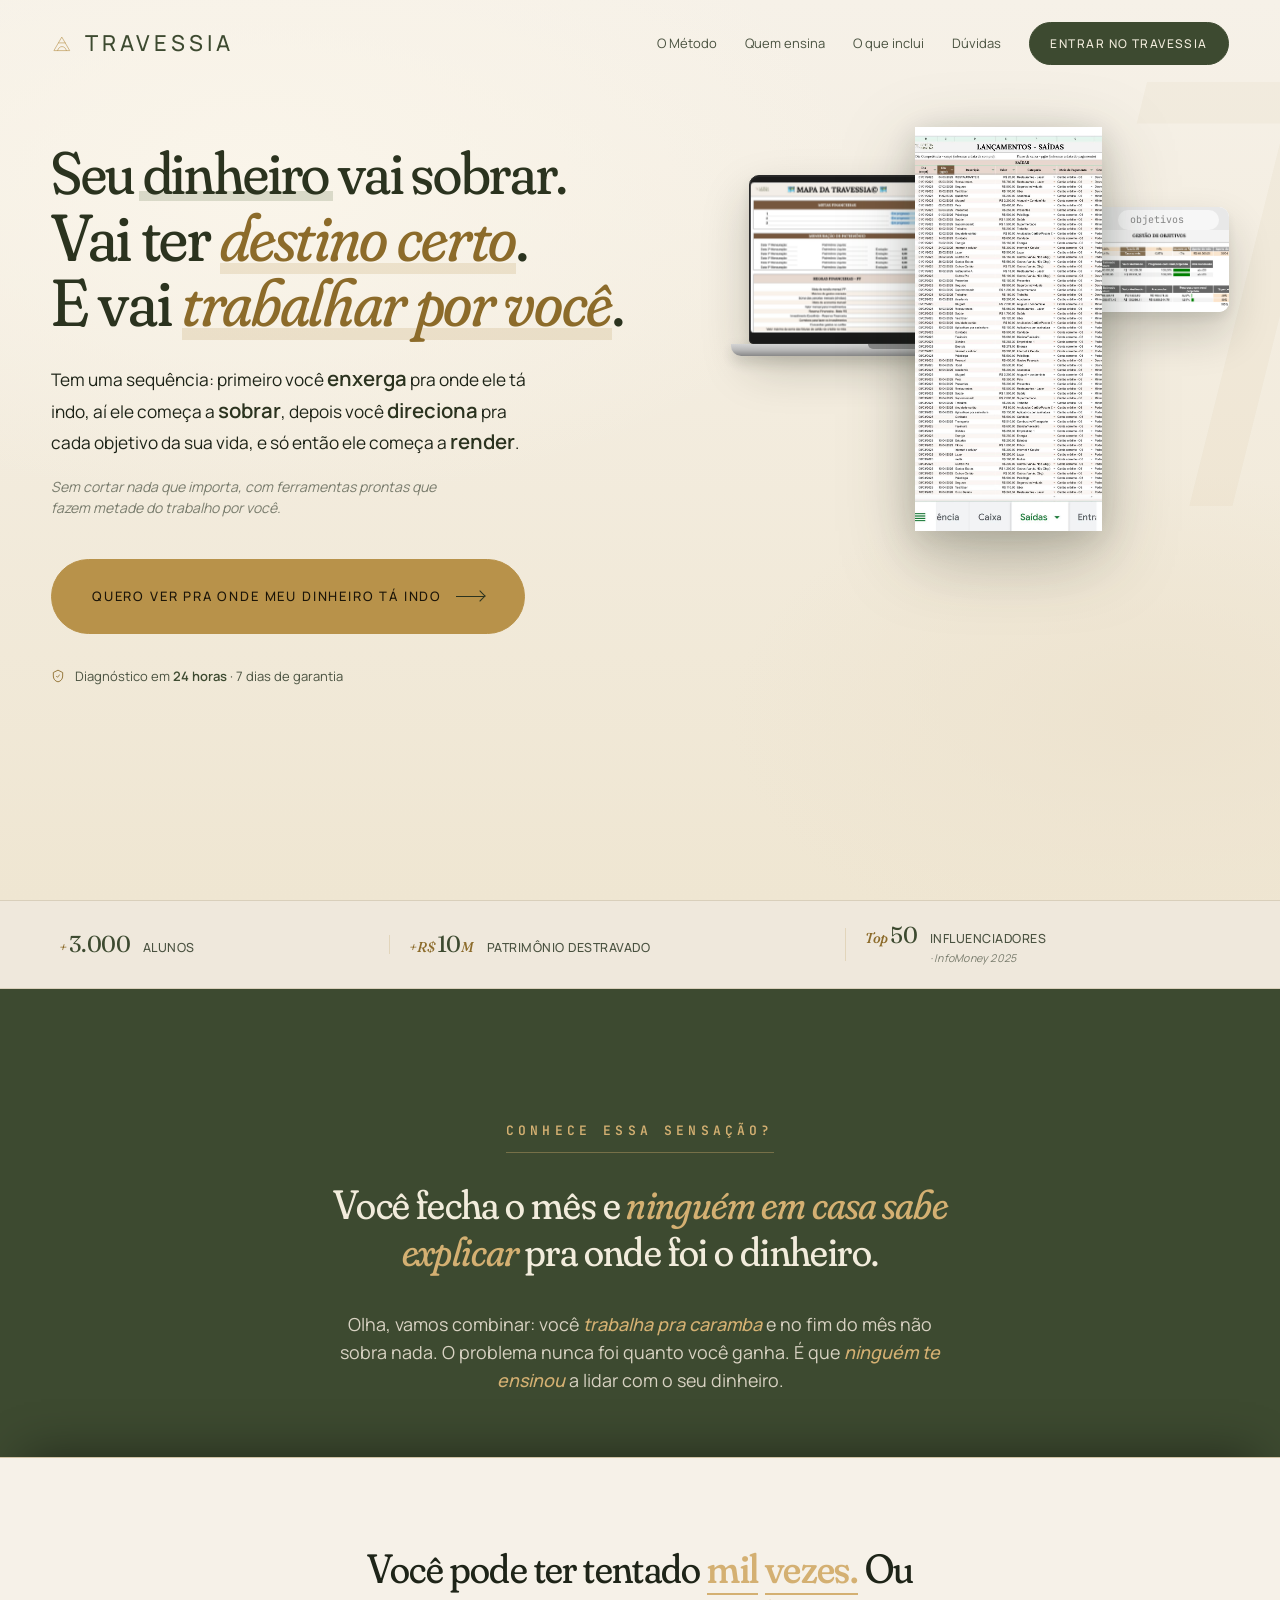
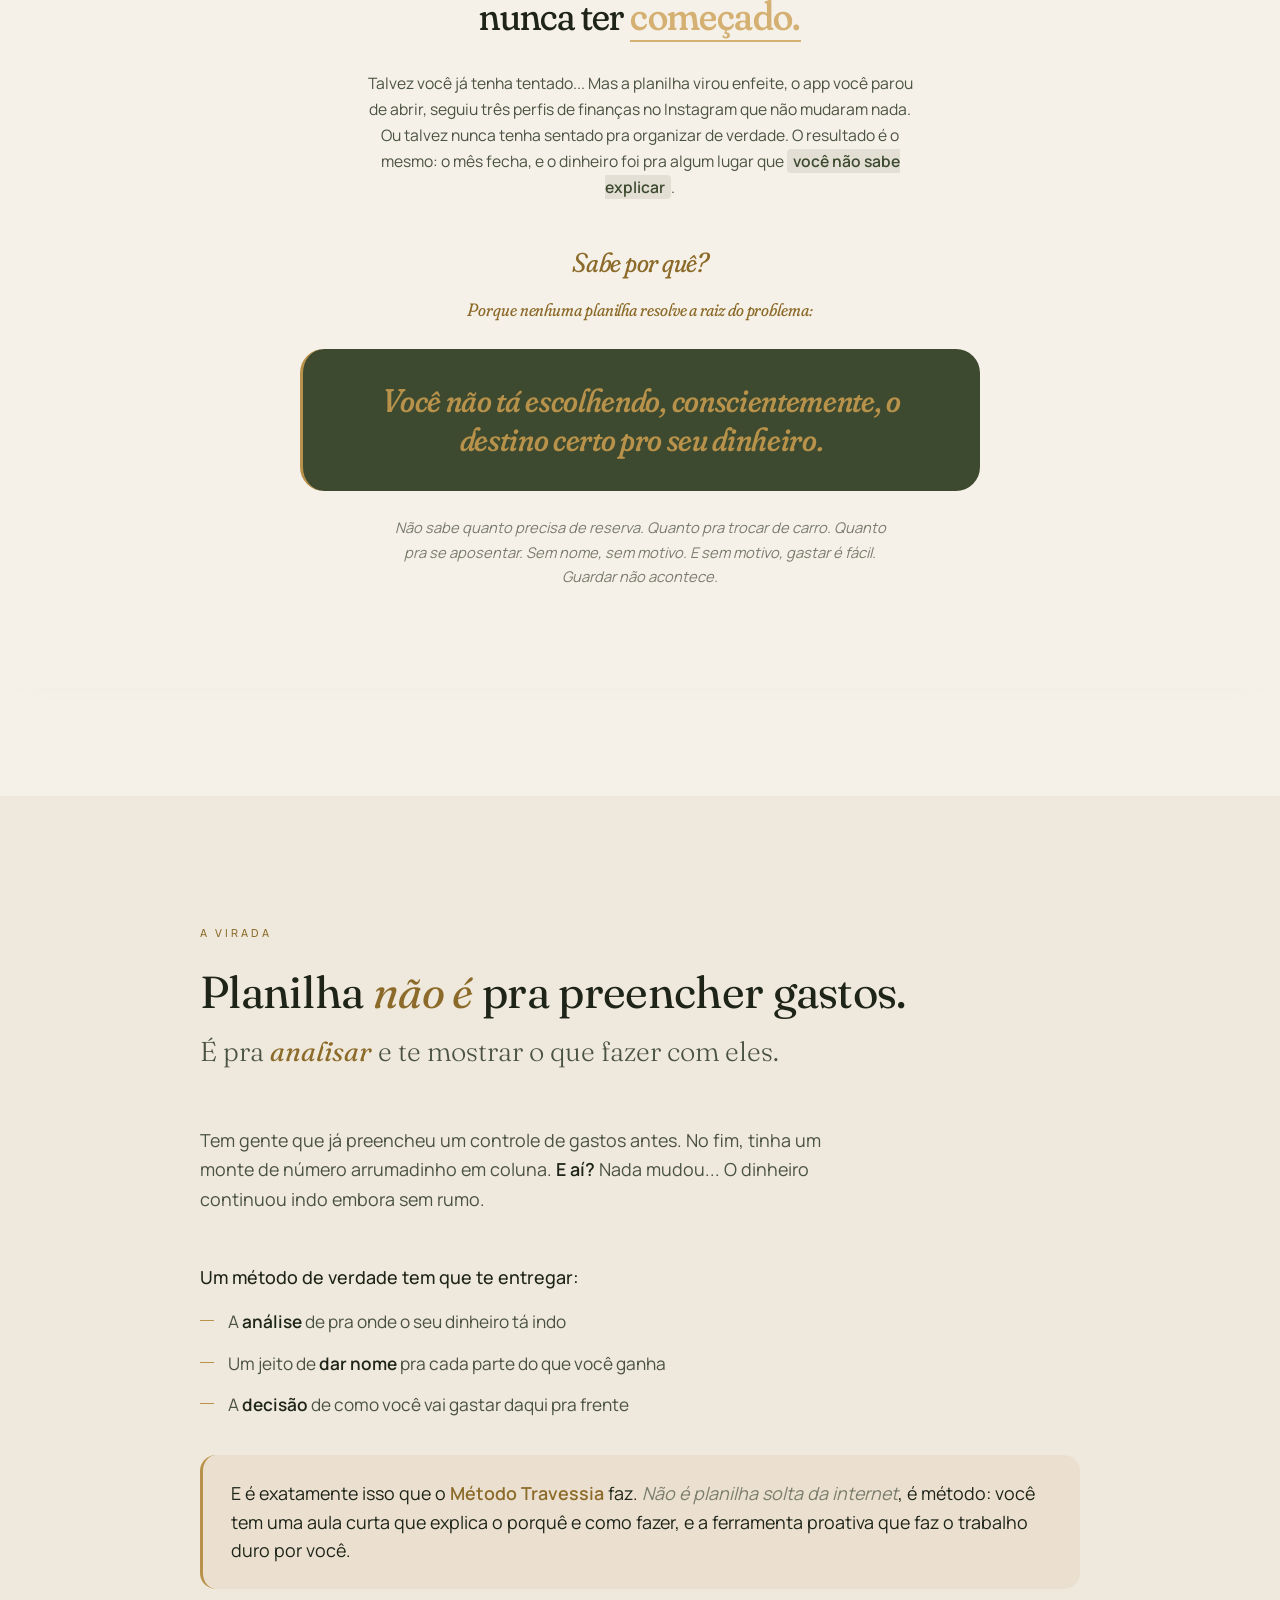
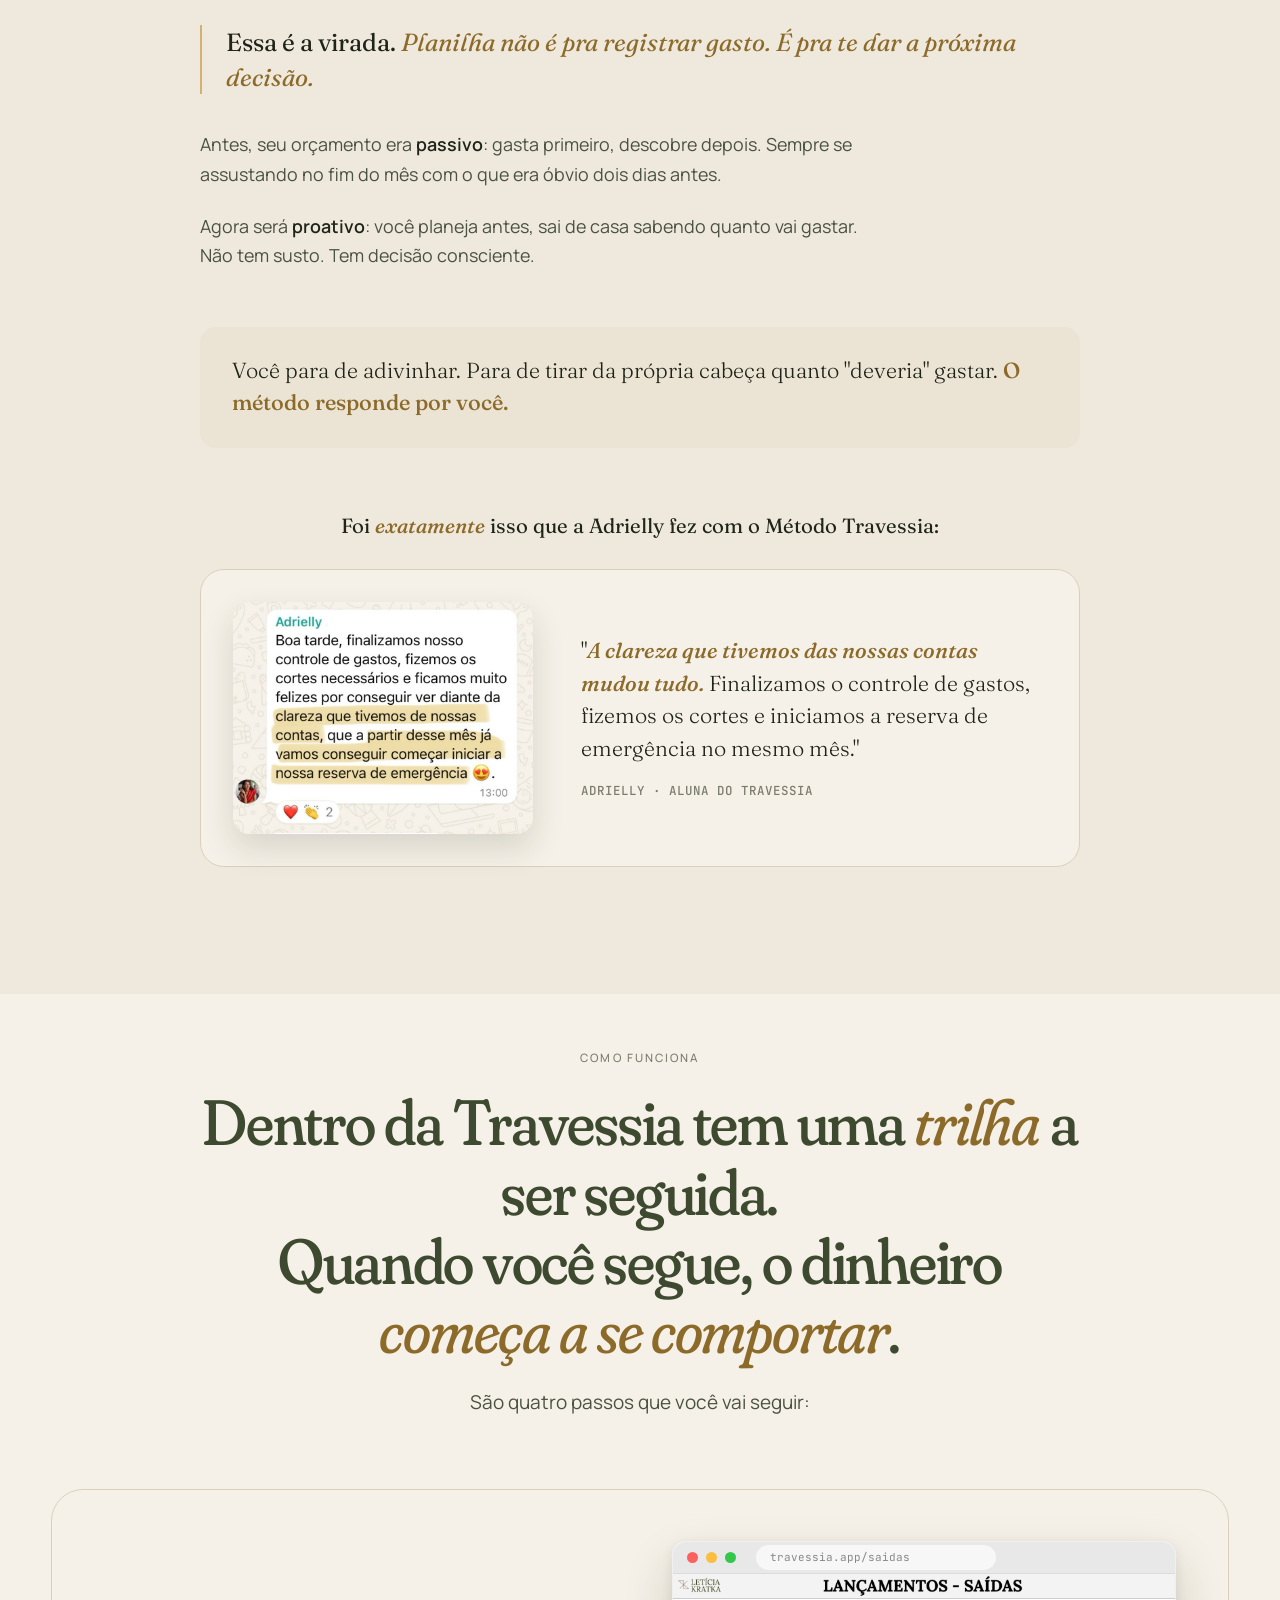
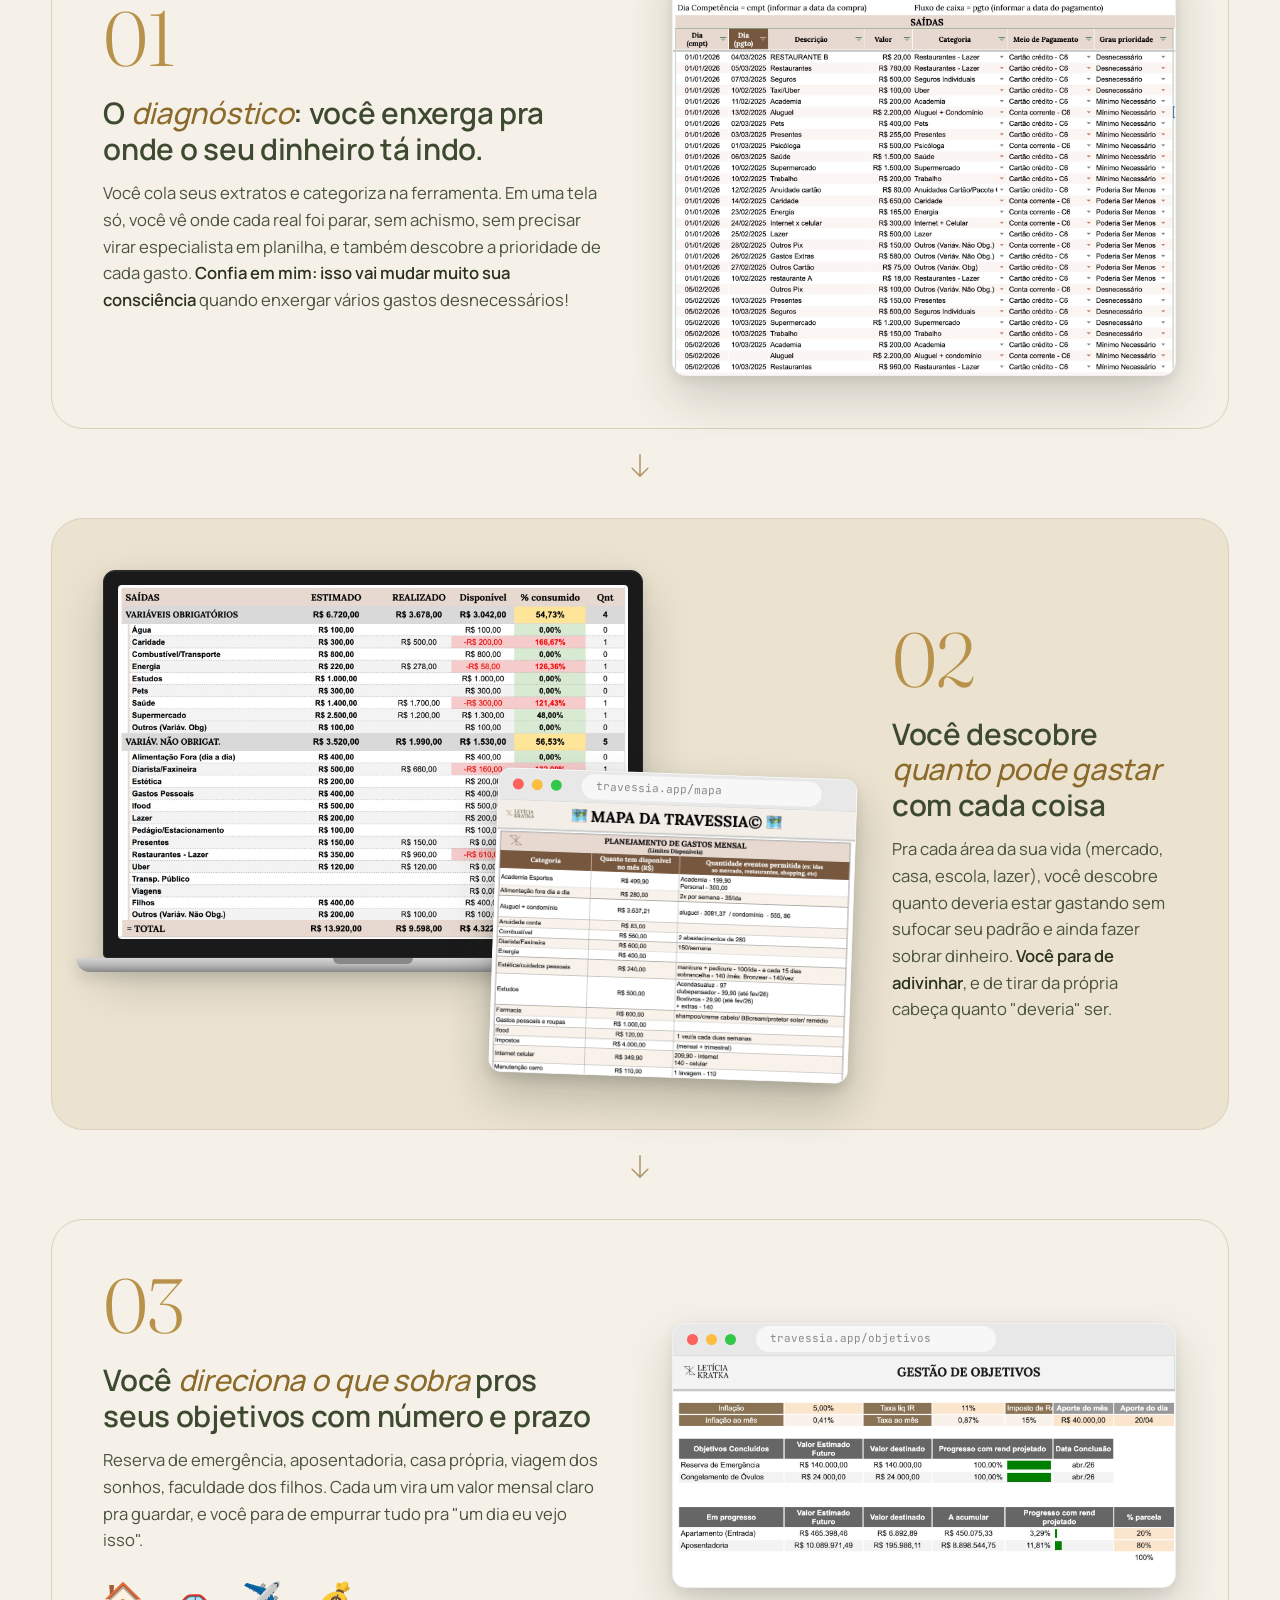
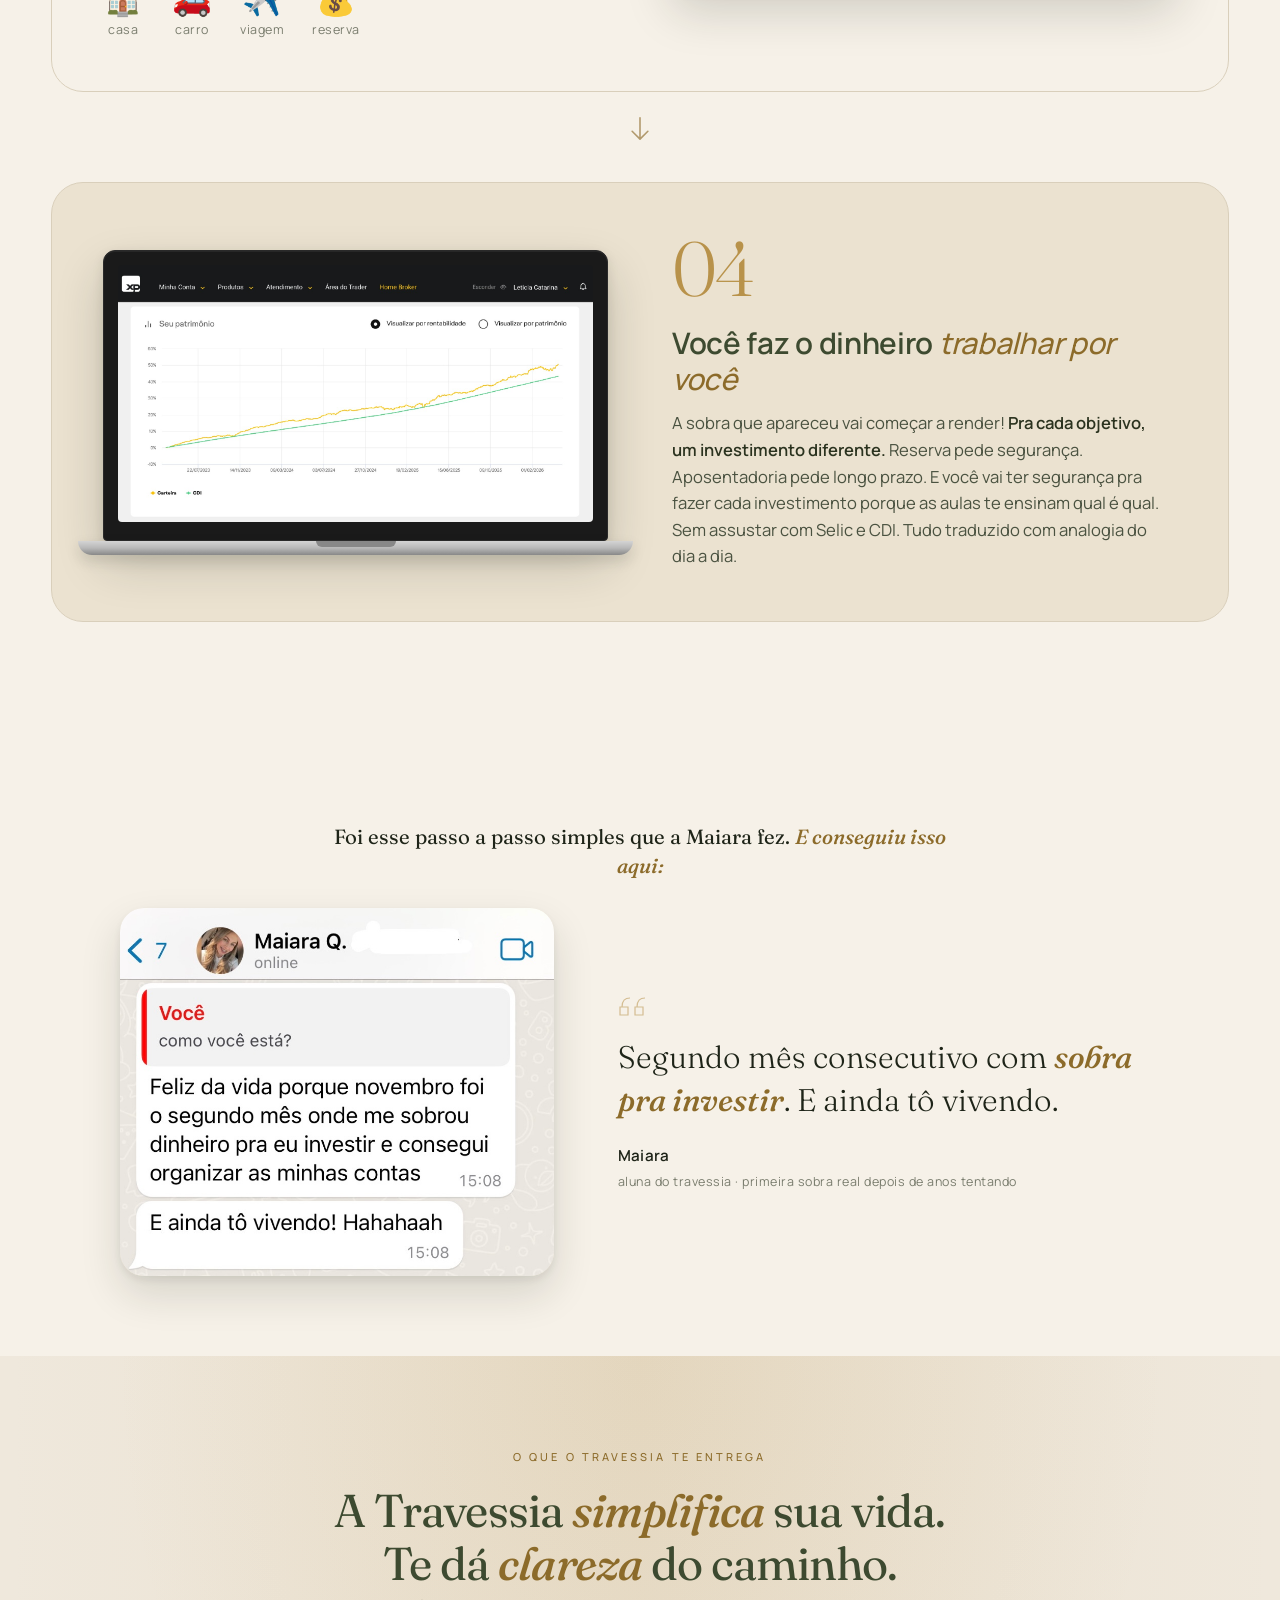
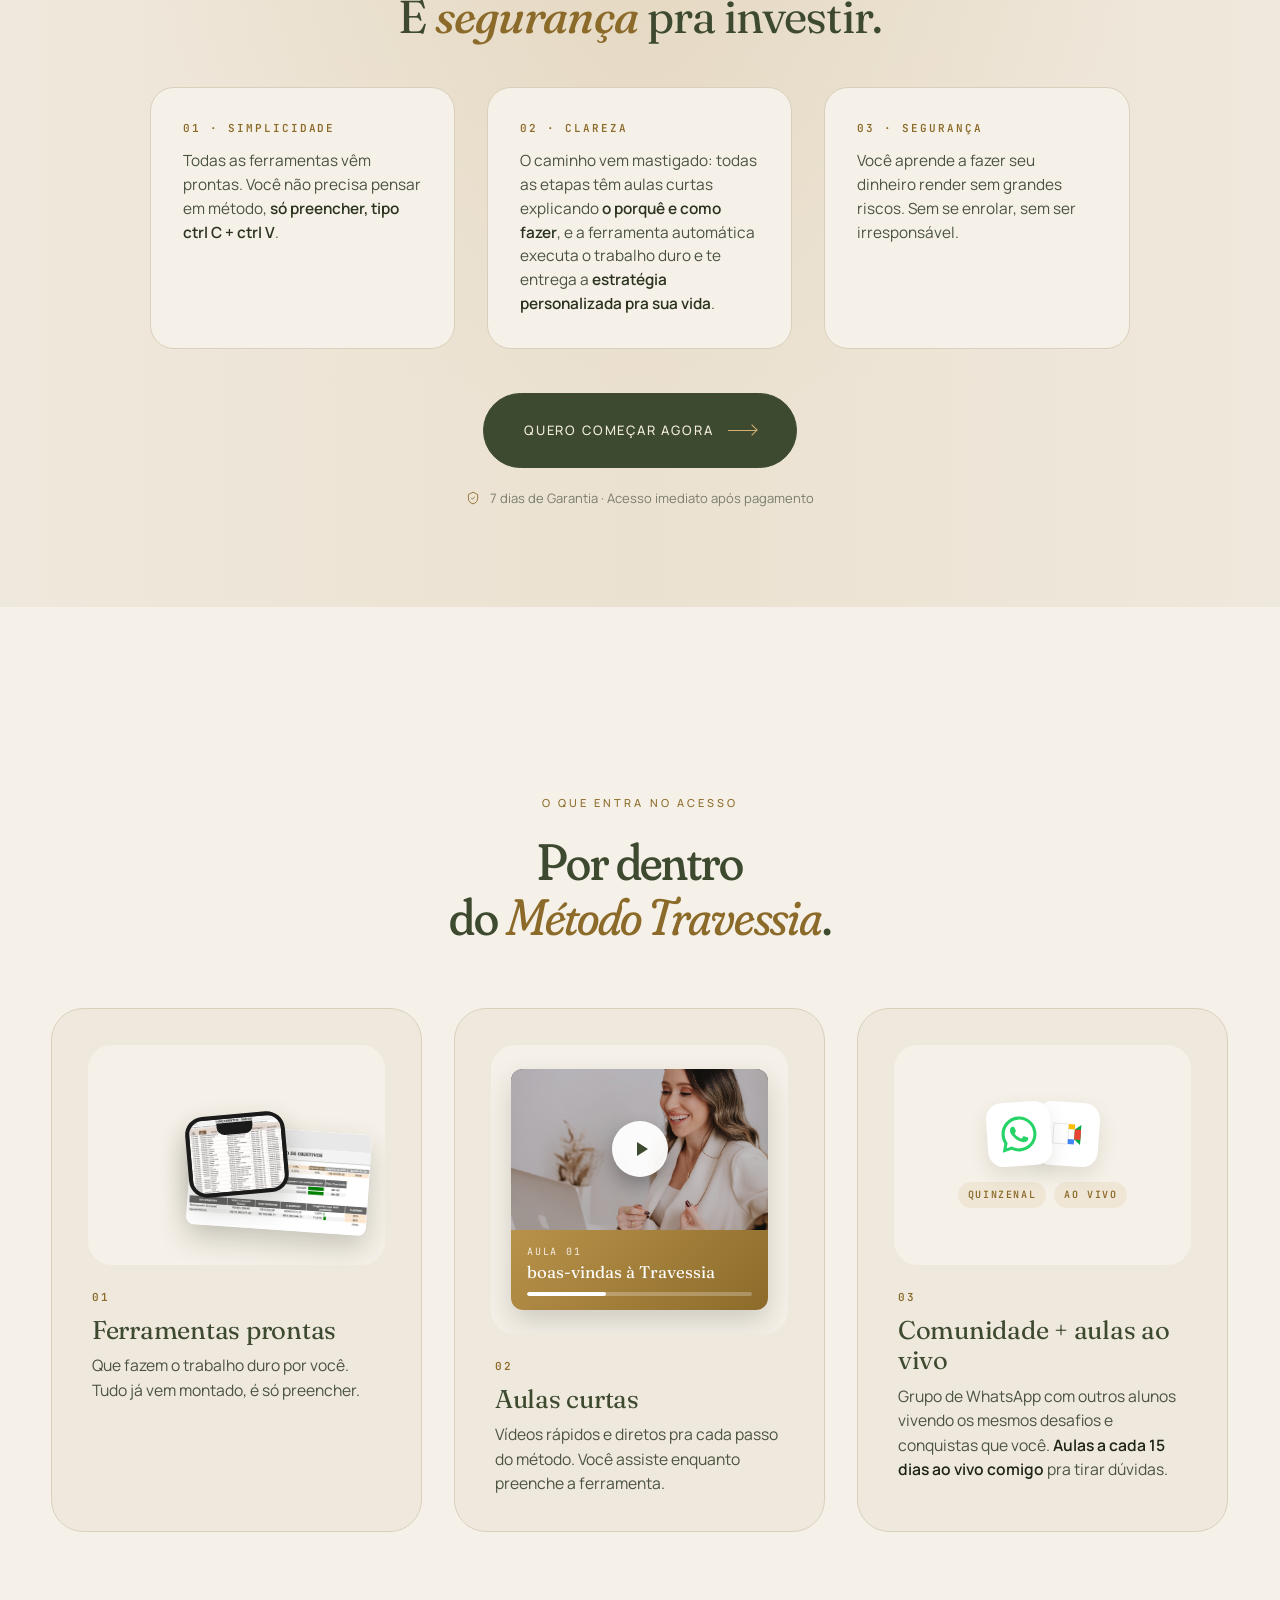
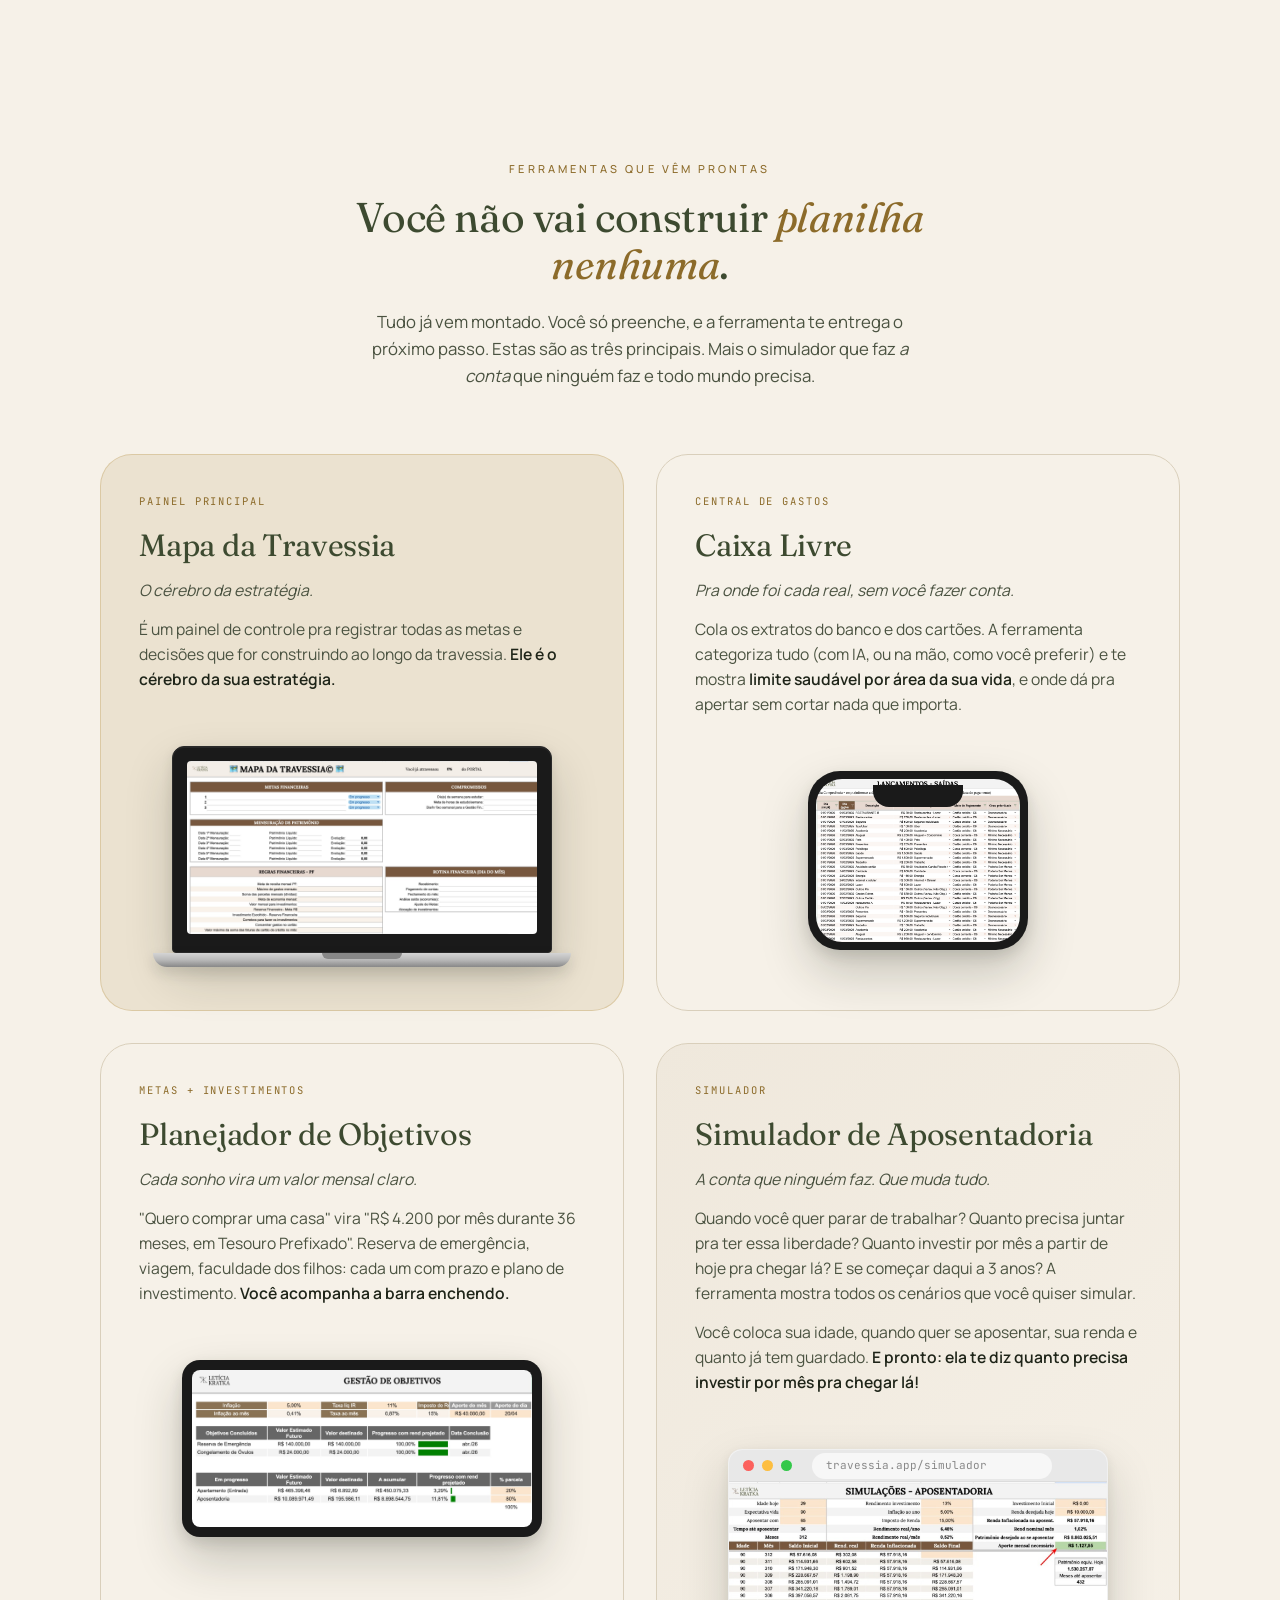
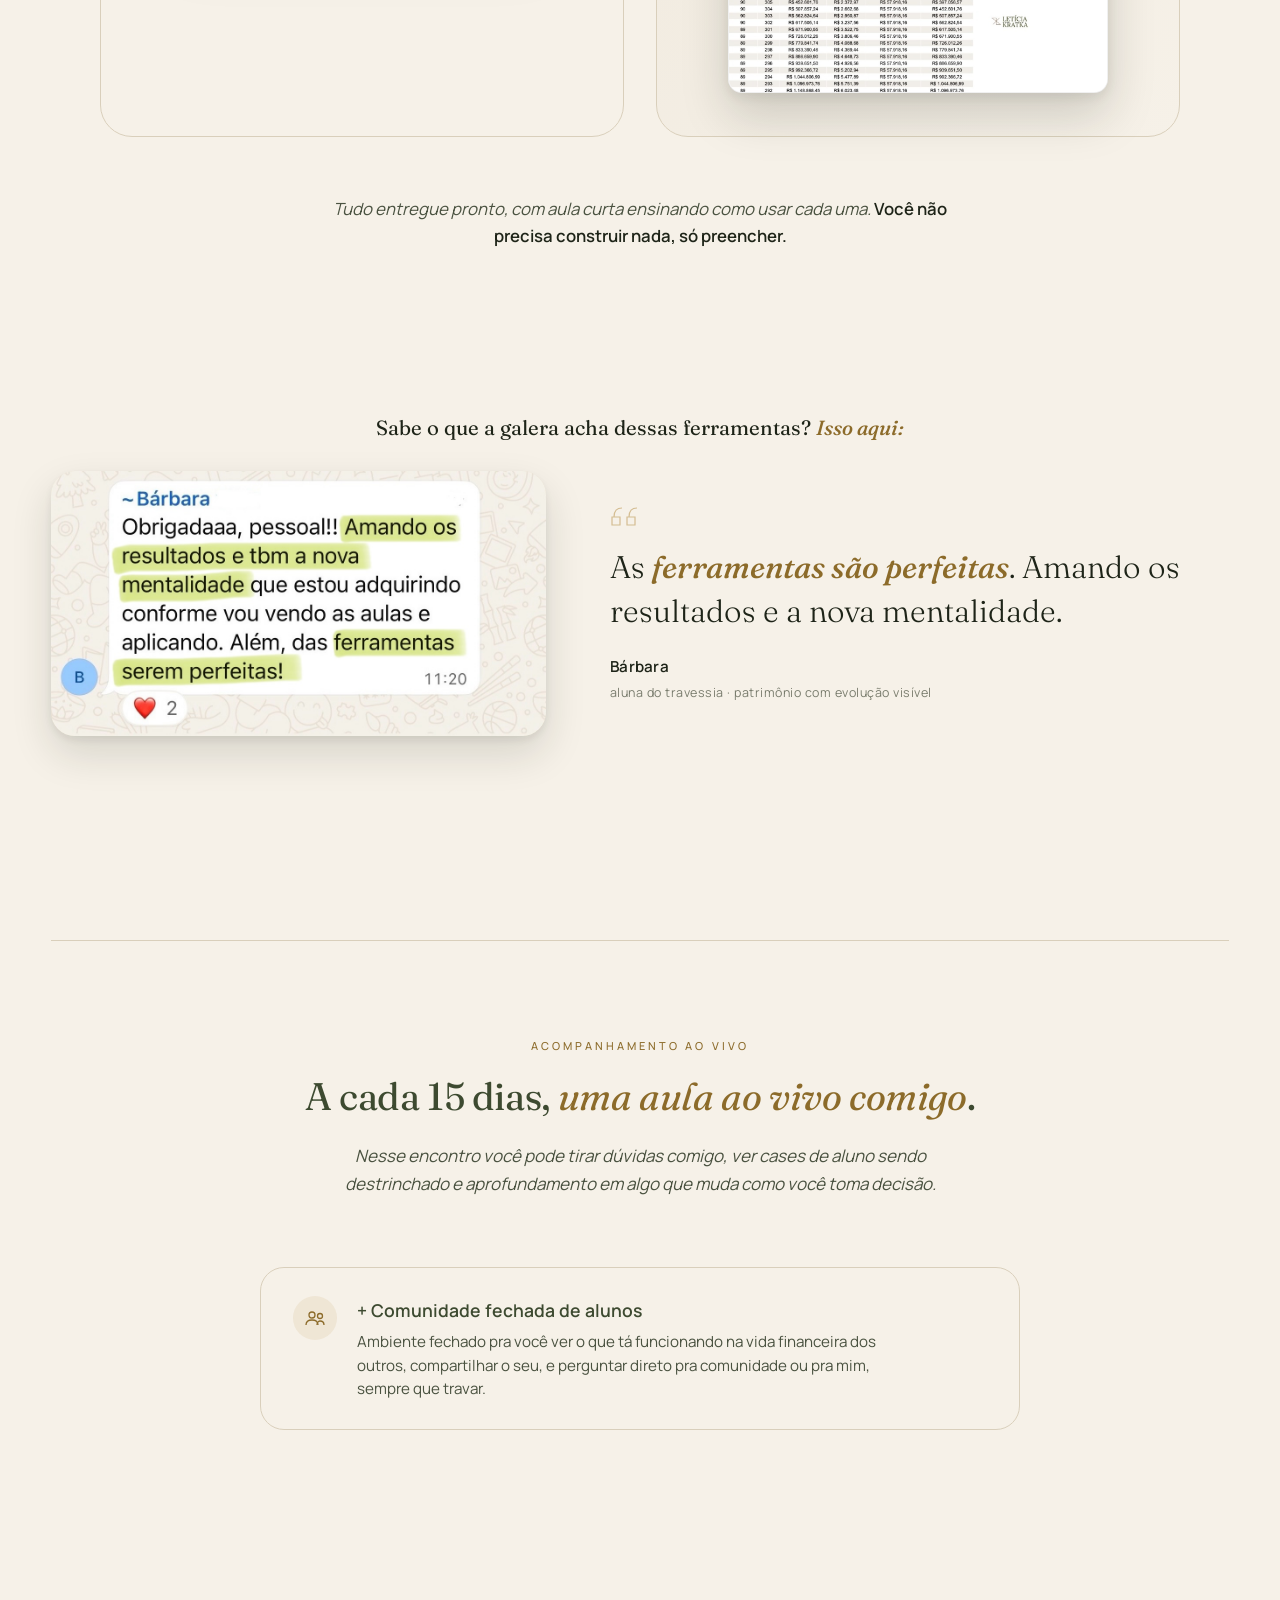
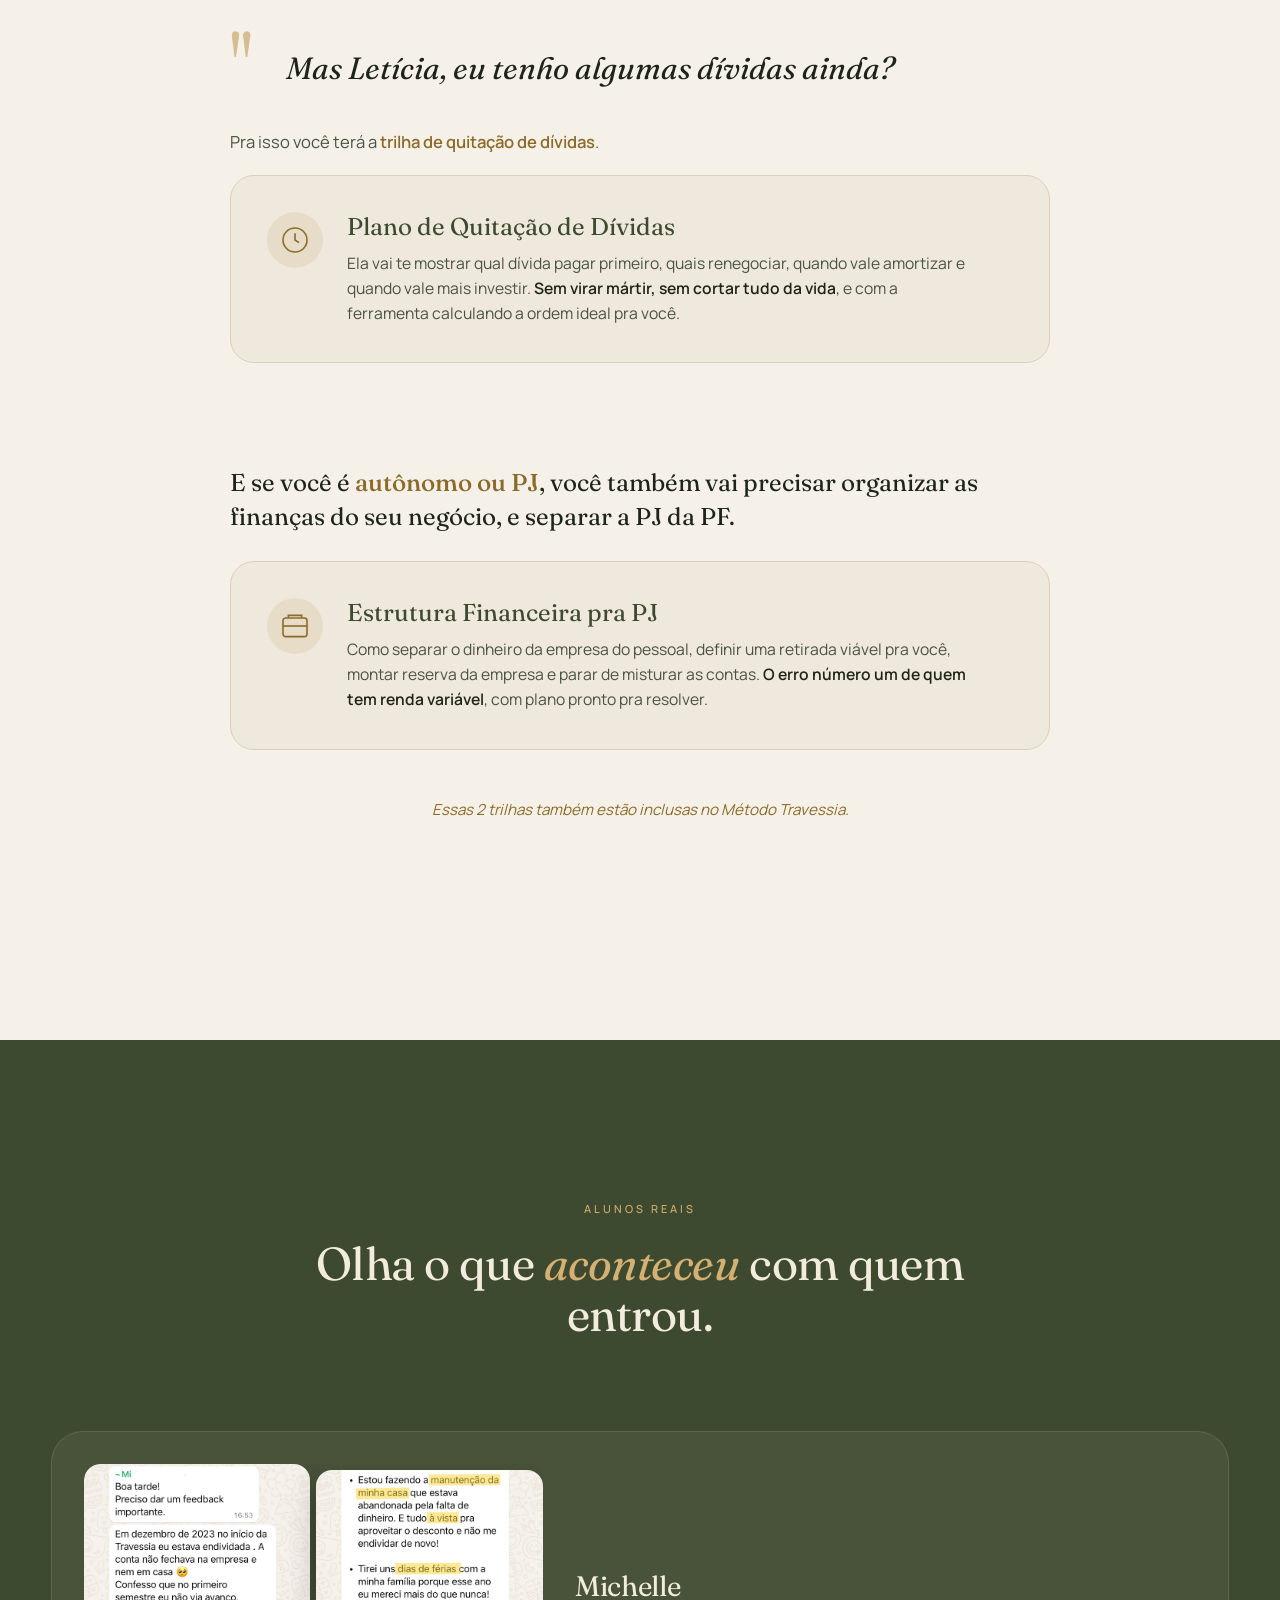
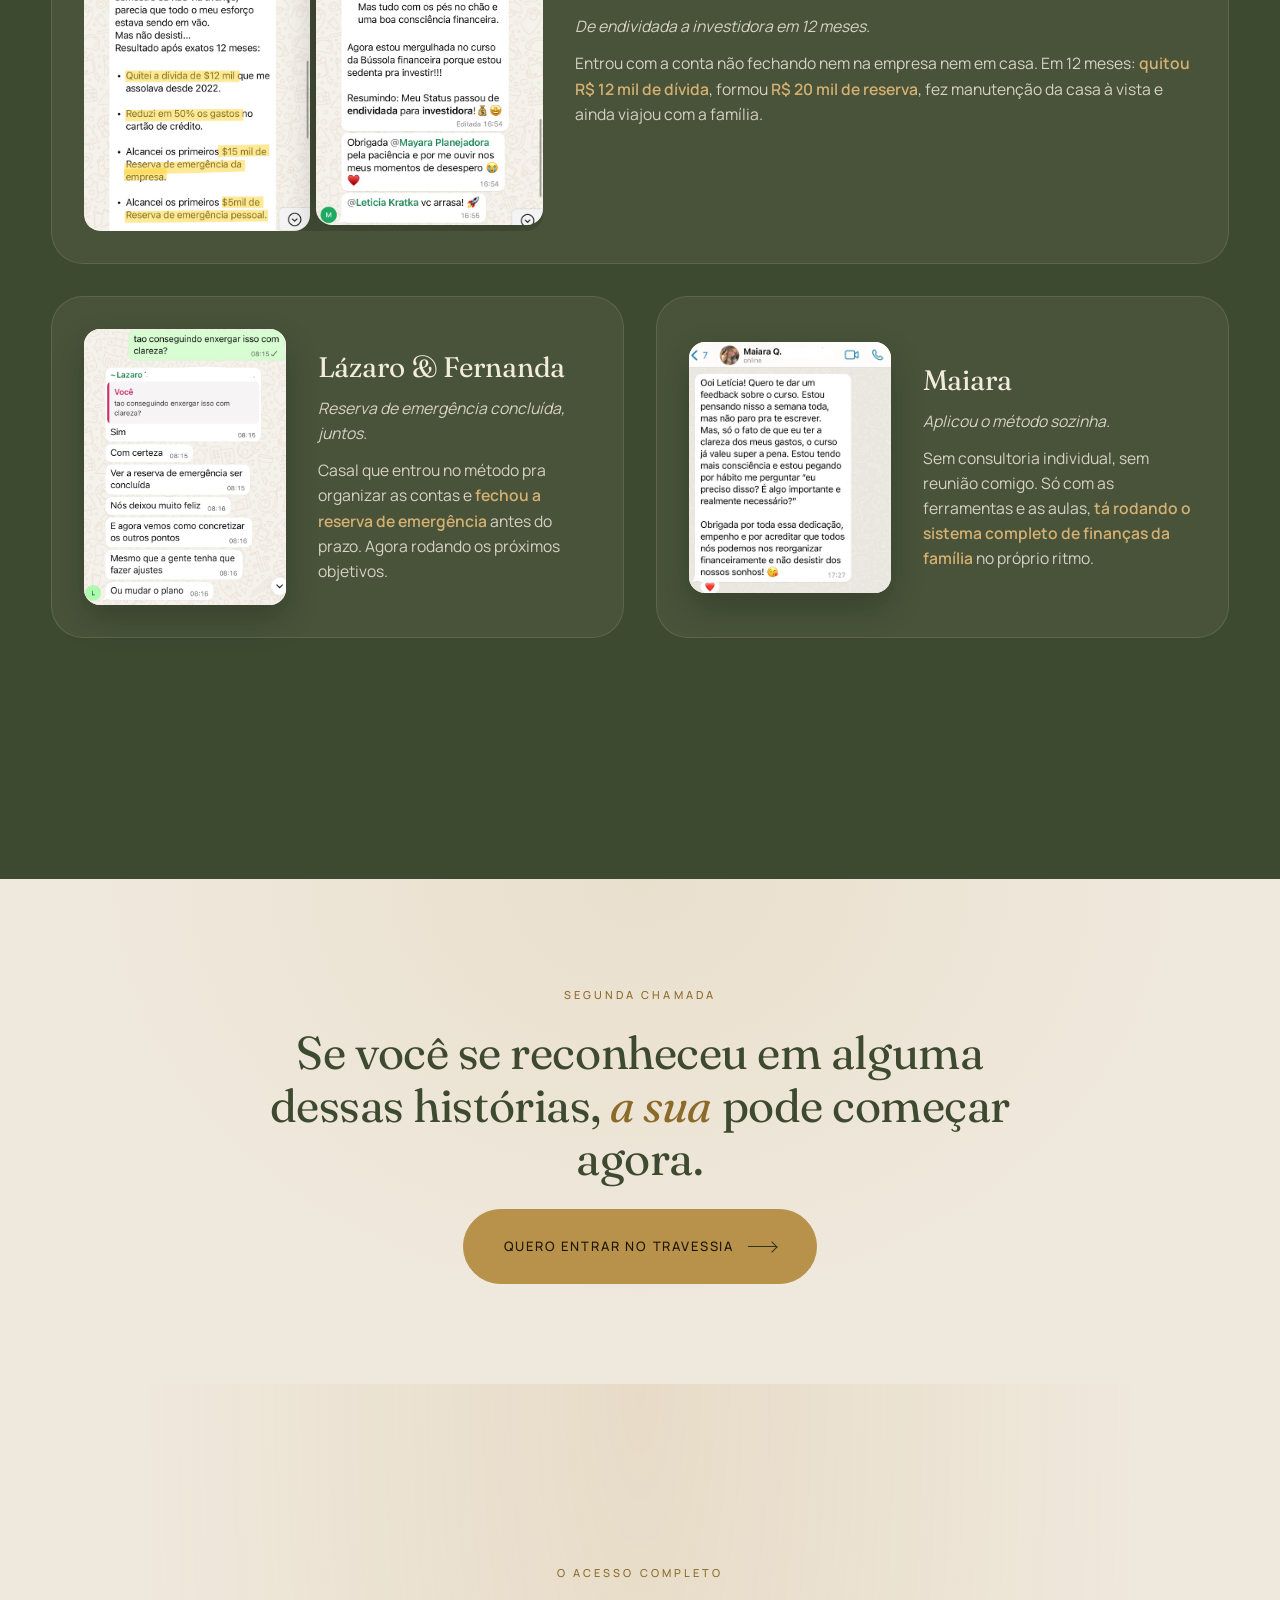
==== commit 20b96398: "Revisão completa de copy e visual das 16 dobras Re-trabalho dobra por dobra alinhando com o discurso" ====
--- a/index.html
+++ b/index.html
@@ -18,7 +18,7 @@
 <link rel="preload" href="vendor/gsap.min.js" as="script">
 <link rel="preload" href="vendor/ScrollTrigger.min.js" as="script">
 
-<link rel="stylesheet" href="styles.css?v=64" />
+<link rel="stylesheet" href="styles.css?v=80" />
 </head>
 <body>
 
@@ -56,17 +56,21 @@
     <div class="hero__copy">
       <h1 class="hero__title serif display-title">
         <span class="hero__title-line hero__title-line--pressure">Seu <span class="u-u">dinheiro</span> vai sobrar.</span>
-        <span class="hero__title-line">Vai <em>render</em>.</span>
-        <span class="hero__title-line">E vai <em>avançar</em>.</span>
+        <span class="hero__title-line">Vai ter <em>destino certo</em>.</span>
+        <span class="hero__title-line">E vai <em>trabalhar por você</em>.</span>
       </h1>
 
-      <p class="hero__lede">
-        Existe uma sequência: primeiro você <b>enxerga</b> pra onde ele tá indo, aí ele começa a <b>sobrar</b>, e só depois você faz ele <b>render e crescer</b>. Sem cortar nada que importa, com ferramentas prontas que fazem metade do trabalho por você.
+      <p class="hero__lede hero__lede--main">
+        Tem uma sequência: primeiro você <b>enxerga</b> pra onde ele tá indo, aí ele começa a <b>sobrar</b>, depois você <b>direciona</b> pra cada objetivo da sua vida, e só então ele começa a <b>render</b>.
+      </p>
+
+      <p class="hero__lede hero__lede--sub">
+        Sem cortar nada que importa, com ferramentas prontas que fazem metade do trabalho por você.
       </p>
 
       <div class="hero__ctas">
         <a href="#oferta" class="btn btn--gold btn--lg hero__cta-main">
-          <span class="btn__label">Quero começar pelo diagnóstico</span>
+          <span class="btn__label">Quero ver pra onde meu dinheiro tá indo</span>
           <span class="btn__arrow"></span>
         </a>
         <div class="hero__cta-meta">
@@ -75,39 +79,37 @@
         </div>
       </div>
 
-      <div class="hero__proof">
-        <div class="hero__proof-item">
-          <div class="hero__proof-n"><em>+</em><span class="num">200</span></div>
-          <div class="hero__proof-l">Famílias atendidas<br><span>Consultoria 1:1</span></div>
-        </div>
-        <div class="hero__proof-item">
-          <div class="hero__proof-n"><em>+R$</em><span class="num">10</span><em>M</em></div>
-          <div class="hero__proof-l">Patrimônio destravado</div>
-        </div>
-        <div class="hero__proof-item">
-          <div class="hero__proof-n"><em>TOP</em><span class="num">50</span></div>
-          <div class="hero__proof-l">Influenciadores<br><span>InfoMoney 2025</span></div>
-        </div>
-        <div class="hero__proof-item">
-          <div class="hero__proof-n"><em>+</em><span class="num">3.000</span></div>
-          <div class="hero__proof-l">Alunos nos cursos</div>
-        </div>
-      </div>
-    </div>
-
-    <div class="hero__visual parallax" data-parallax="0.12">
-      <img src="assets/hero-leticia.webp" alt="Letícia Kratka" />
-      <div class="hero__visual-frame"></div>
-
-      <div class="hero__visual-stamp">
-        <div class="hero__visual-stamp-inner">
-          <span>Letícia Kratka</span>
-        </div>
-      </div>
-
-      <div class="hero__visual-quote">
-        <svg width="18" height="14" viewBox="0 0 18 14" fill="none" stroke="currentColor" stroke-width="1.2"><path d="M3 9 C3 5 5 3 8 3 M3 9 L6 9 L6 13 L2 13 L2 9 Z"/><path d="M11 9 C11 5 13 3 16 3 M11 9 L14 9 L14 13 L10 13 L10 9 Z"/></svg>
-          <p>Ensino o que funciona na <i>minha</i> casa, com os <i>meus</i> clientes, não teoria.</p>
+    </div>
+
+    <div class="hero__visual hero__visual--showcase">
+      <div class="hero-showcase">
+
+        <!-- Notebook à esquerda · Mapa da Travessia -->
+        <div class="hero-showcase__laptop">
+          <div class="hero-showcase__laptop-screen">
+            <img src="assets/Mapa travessia.jpeg" alt="Mapa da Travessia, painel principal do método" loading="eager" />
+          </div>
+          <div class="hero-showcase__laptop-base" aria-hidden="true"></div>
+        </div>
+
+        <!-- Celular ao centro · Saídas (foto com mão segurando) -->
+        <div class="hero-showcase__phone">
+          <img src="assets/celular saidas.jpeg" alt="Aplicativo do Travessia mostrando as saídas do mês" loading="eager" />
+        </div>
+
+        <!-- Janela Chrome à direita · Objetivos -->
+        <div class="hero-showcase__chrome">
+          <div class="hero-showcase__chrome-bar" aria-hidden="true">
+            <span class="hero-showcase__chrome-dot"></span>
+            <span class="hero-showcase__chrome-dot"></span>
+            <span class="hero-showcase__chrome-dot"></span>
+            <span class="hero-showcase__chrome-url">objetivos</span>
+          </div>
+          <div class="hero-showcase__chrome-screen">
+            <img src="assets/objetivos.jpeg" alt="Tela de Objetivos com metas e progresso" loading="eager" />
+          </div>
+        </div>
+
       </div>
     </div>
   </div>
@@ -117,6 +119,26 @@
     <span class="hero__scroll-line"></span>
   </a>
 
+</section>
+
+<!-- ================================================================
+     Faixa de autoridade · entre Hero e Diagnóstico
+================================================================= -->
+<section class="authority-strip" aria-label="Credenciais e prova de autoridade">
+  <div class="wrap authority-strip__inner">
+    <div class="authority-strip__item">
+      <span class="authority-strip__num"><em>+</em>3.000</span>
+      <span class="authority-strip__label">Alunos</span>
+    </div>
+    <div class="authority-strip__item">
+      <span class="authority-strip__num"><em>+R$</em>10<em>M</em></span>
+      <span class="authority-strip__label">Patrimônio destravado</span>
+    </div>
+    <div class="authority-strip__item">
+      <span class="authority-strip__num"><em>Top</em>50</span>
+      <span class="authority-strip__label">Influenciadores <small>· InfoMoney 2025</small></span>
+    </div>
+  </div>
 </section>
 
 <!-- ================================================================
@@ -132,7 +154,7 @@
         Você fecha o mês e <em>ninguém em casa sabe explicar</em> pra onde foi o dinheiro.
       </h2>
       <p class="dossie__hook serif reveal">
-        Olha, vamos combinar: o problema nunca foi quanto você ganha. É que <em>ninguém te ensinou</em> a olhar pro seu próprio dinheiro de um jeito que faça sentido.
+        Olha, vamos combinar: você <em>trabalha pra caramba</em> e no fim do mês não sobra nada. O problema nunca foi quanto você ganha. É que <em>ninguém te ensinou</em> a lidar com o seu dinheiro.
       </p>
     </div>
   </div>
@@ -144,32 +166,38 @@
       <div class="dossie__problema reveal">
         <h3 class="dossie__problema-title">
           <span class="dossie__problema-word">Você</span>
-          <span class="dossie__problema-word">já</span>
-          <span class="dossie__problema-word">tentou.</span>
-          <span class="dossie__problema-word dossie__mark dossie__mark--rule">Várias</span>
+          <span class="dossie__problema-word">pode</span>
+          <span class="dossie__problema-word">ter</span>
+          <span class="dossie__problema-word">tentado</span>
+          <span class="dossie__problema-word dossie__mark dossie__mark--rule">mil</span>
           <span class="dossie__problema-word dossie__mark dossie__mark--rule">vezes.</span>
+          <span class="dossie__problema-word">Ou</span>
+          <span class="dossie__problema-word">nunca</span>
+          <span class="dossie__problema-word">ter</span>
+          <span class="dossie__problema-word dossie__mark dossie__mark--rule">começado.</span>
         </h3>
+
         <p class="dossie__problema-lead">
-          Já tentou ferramenta, abandonou em duas semanas. Já baixou app, virou enfeite no celular. Já seguiu três perfis de finanças no Instagram, consumiu conteúdo, e continuou exatamente no mesmo lugar.
+          Talvez você já tenha tentado... Mas a planilha virou enfeite, o app você parou de abrir, seguiu três perfis de finanças no Instagram que não mudaram nada. Ou talvez nunca tenha sentado pra organizar de verdade. O resultado é o mesmo: o mês fecha, e o dinheiro foi pra algum lugar que <strong class="highlight-green">você não sabe explicar</strong>.
         </p>
+
+        <p class="dossie__problema-question">Sabe por quê?</p>
+
+        <p class="dossie__problema-answer">
+          Porque nenhuma planilha resolve a raiz do problema:
+        </p>
+
         <div class="dossie__problema-callout">
-          <p>
-            Porque nenhum desses te mostra o que <em>realmente</em> te trava. Você não sabe onde tá errando, e qualquer plano sem isso é chute no escuro.
+          <p class="dossie__problema-callout-punch">
+            <em>Você não tá escolhendo, conscientemente, o destino certo pro seu dinheiro.</em>
           </p>
         </div>
-      </div>
-
-      <aside class="dossie__note dossie__note--with-image" aria-label="Depoimento de aluna">
-        <div class="dossie__note-paper reveal" data-paper-reveal>
-          <div class="dossie__note-image">
-            <img src="assets/depoimentos/adrielly-3.jpg" alt="Print do depoimento da Adrielly contando sobre a clareza com as contas" loading="lazy" />
-          </div>
-          <div class="dossie__note-prose">
-            <p>"<strong>A clareza que tivemos das nossas contas mudou tudo.</strong> Finalizamos o controle de gastos, fizemos os cortes e iniciamos a reserva de emergência no mesmo mês."</p>
-            <p class="dossie__note-attrib">— Adrielly · aluna do Travessia</p>
-          </div>
-        </div>
-      </aside>
+
+        <p class="dossie__problema-detail">
+          Não sabe quanto precisa de reserva. Quanto pra trocar de carro. Quanto pra se aposentar. Sem nome, sem motivo. E sem motivo, gastar é fácil. Guardar não acontece.
+        </p>
+      </div>
+
     </div>
   </div>
 </section>
@@ -183,37 +211,51 @@
     <span class="eyebrow virada__eyebrow">A virada</span>
 
     <h2 class="serif virada__title">
-      A diferença entre ficar travado e <em>destravar</em><br>é uma só:
+      Planilha <em>não é</em> pra preencher gastos.
     </h2>
 
-    <div class="virada__contrast">
-      <p class="virada__contrast-before">A planilha que você preencheu te mostra <em>seus gastos</em>.</p>
-      <p class="virada__contrast-after">O Método Travessia te mostra <em>o que fazer com eles</em>.</p>
-    </div>
+    <p class="virada__subhead">É pra <em>analisar</em> e te mostrar o que fazer com eles.</p>
 
     <div class="virada__body">
-      <p>Você já preencheu controle de gastos antes. No fim, tinha um monte de número arrumado em coluna. <strong>E aí?</strong></p>
-
-      <p>A pergunta que importa não é <i>"quanto eu gastei com mercado mês passado?"</i>. É: <strong>"isso tá saudável pro tamanho da minha vida, e o que eu mexo agora?"</strong></p>
-
-      <p class="virada__principio">Essa é a virada. <em>Ferramenta não é pra registrar gasto, é pra te dar a próxima decisão.</em></p>
-
-      <!-- MOCKUP: Mapa da Travessia mostrando "próxima ação sugerida" + indicador visual de saúde por categoria -->
+      <p>Tem gente que já preencheu um controle de gastos antes. No fim, tinha um monte de número arrumadinho em coluna. <strong>E aí?</strong> Nada mudou... O dinheiro continuou indo embora sem rumo.</p>
 
       <div class="virada__entrega">
-        <p class="virada__entrega-lead">O Travessia não te entrega um relatório bonitinho. Ele te entrega:</p>
+        <p class="virada__entrega-lead">Um método de verdade tem que te entregar:</p>
         <ul class="virada__entrega-list">
-          <li><span>O <strong>limite saudável</strong> que você deveria estar gastando em cada área da sua vida</span></li>
-          <li><span>O quanto você poderia estar guardando <strong>sem cortar nada que importa</strong></span></li>
-          <li><span><strong>A próxima decisão</strong> financeira mais óbvia, com base nos seus números reais</span></li>
+          <li><span>A <strong>análise</strong> de pra onde o seu dinheiro tá indo</span></li>
+          <li><span>Um jeito de <strong>dar nome</strong> pra cada parte do que você ganha</span></li>
+          <li><span>A <strong>decisão</strong> de como você vai gastar daqui pra frente</span></li>
         </ul>
       </div>
+
+      <p class="virada__bridge">
+        E é exatamente isso que o <strong>Método Travessia</strong> faz. <em>Não é planilha solta da internet</em>, é método: você tem uma aula curta que explica o porquê e como fazer, e a ferramenta proativa que faz o trabalho duro por você.
+      </p>
+
+      <p class="virada__principio">Essa é a virada. <em>Planilha não é pra registrar gasto. É pra te dar a próxima decisão.</em></p>
+
+      <p>Antes, seu orçamento era <strong>passivo</strong>: gasta primeiro, descobre depois. Sempre se assustando no fim do mês com o que era óbvio dois dias antes.</p>
+
+      <p>Agora será <strong>proativo</strong>: você planeja antes, sai de casa sabendo quanto vai gastar. Não tem susto. Tem decisão consciente.</p>
 
       <blockquote class="virada__close">
         Você para de adivinhar. Para de tirar da própria cabeça quanto "deveria" gastar. <strong>O método responde por você.</strong>
       </blockquote>
     </div>
 
+    <!-- Depoimento Adrielly como prova da virada -->
+    <p class="virada__proof-intro reveal">Foi <em>exatamente</em> isso que a Adrielly fez com o Método Travessia:</p>
+
+    <figure class="virada__proof reveal">
+      <div class="virada__proof-image">
+        <img src="assets/depoimentos/adrielly-3.jpg" alt="Print do depoimento da Adrielly contando sobre a clareza com as contas" loading="lazy" />
+      </div>
+      <div class="virada__proof-text">
+        <blockquote>"<strong>A clareza que tivemos das nossas contas mudou tudo.</strong> Finalizamos o controle de gastos, fizemos os cortes e iniciamos a reserva de emergência no mesmo mês."</blockquote>
+        <figcaption>Adrielly · aluna do Travessia</figcaption>
+      </div>
+    </figure>
+
   </div>
 </section>
 
@@ -225,8 +267,8 @@
 
     <header class="metodo__head">
       <span class="metodo__eyebrow">Como funciona</span>
-      <h2 class="metodo__title display-title">Existe uma <em>sequência</em>.<br>Quando você segue, o dinheiro começa a se comportar.</h2>
-      <p class="metodo__lede">São quatro passos. Cada um destrava o próximo.</p>
+      <h2 class="metodo__title display-title">Dentro da Travessia tem uma <em>trilha</em> a ser seguida.<br>Quando você segue, o dinheiro <em>começa a se comportar</em>.</h2>
+      <p class="metodo__lede">São quatro passos que você vai seguir:</p>
     </header>
 
     <ol class="metodo__steps reveal-stagger">
@@ -234,7 +276,7 @@
       <li class="metodo__step" data-step="01">
         <div class="metodo__step-text">
           <div class="metodo__step-num">01</div>
-          <h3 class="metodo__step-title">Você <em>enxerga</em> pra onde o dinheiro tá indo</h3>
+          <h3 class="metodo__step-title">O <em>diagnóstico</em>: você enxerga pra onde o seu dinheiro tá indo.</h3>
           <p class="metodo__step-desc">Você cola seus extratos e categoriza na ferramenta. Em uma tela só, você vê onde cada real foi parar, sem achismo, sem precisar virar especialista em planilha, e também descobre a prioridade de cada gasto. <strong>Confia em mim: isso vai mudar muito sua consciência</strong> quando enxergar vários gastos desnecessários!</p>
         </div>
         <div class="metodo__step-media">
@@ -256,7 +298,7 @@
         <div class="metodo__step-text">
           <div class="metodo__step-num">02</div>
           <h3 class="metodo__step-title">Você descobre <em>quanto pode gastar</em> com cada coisa</h3>
-          <p class="metodo__step-desc">Pra cada área da sua vida (mercado, casa, escola, lazer), o limite saudável que sustenta seu padrão e ainda faz sobrar dinheiro no fim do mês. Para de adivinhar. Para de tirar da própria cabeça.</p>
+          <p class="metodo__step-desc">Pra cada área da sua vida (mercado, casa, escola, lazer), você descobre quanto deveria estar gastando sem sufocar seu padrão e ainda fazer sobrar dinheiro. <strong>Você para de adivinhar</strong>, e de tirar da própria cabeça quanto "deveria" ser.</p>
         </div>
         <div class="metodo__step-media metodo__step-media--combo">
           <div class="mockup mockup--macbook">
@@ -282,7 +324,7 @@
       <li class="metodo__step" data-step="03">
         <div class="metodo__step-text">
           <div class="metodo__step-num">03</div>
-          <h3 class="metodo__step-title">Você define seus objetivos com <em>número e prazo</em></h3>
+          <h3 class="metodo__step-title">Você <em>direciona o que sobra</em> pros seus objetivos com número e prazo</h3>
           <p class="metodo__step-desc">Reserva de emergência, aposentadoria, casa própria, viagem dos sonhos, faculdade dos filhos. Cada um vira um valor mensal claro pra guardar, e você para de empurrar tudo pra "um dia eu vejo isso".</p>
           <ul class="metodo__step-emojis" aria-label="Exemplos de objetivos">
             <li><span class="emoji" aria-hidden="true">🏠</span><span>casa</span></li>
@@ -310,7 +352,7 @@
         <div class="metodo__step-text">
           <div class="metodo__step-num">04</div>
           <h3 class="metodo__step-title">Você faz o dinheiro <em>trabalhar por você</em></h3>
-          <p class="metodo__step-desc">Com a sobra que apareceu, você monta uma carteira de investimentos do tamanho da sua fase de vida e vê o patrimônio crescendo mês a mês. Sem se assustar com Selic e CDI: a aula explica tudo com analogia do dia a dia.</p>
+          <p class="metodo__step-desc">A sobra que apareceu vai começar a render! <strong>Pra cada objetivo, um investimento diferente.</strong> Reserva pede segurança. Aposentadoria pede longo prazo. E você vai ter segurança pra fazer cada investimento porque as aulas te ensinam qual é qual. Sem assustar com Selic e CDI. Tudo traduzido com analogia do dia a dia.</p>
         </div>
         <div class="metodo__step-media">
           <div class="mockup mockup--macbook">
@@ -328,33 +370,13 @@
 </section>
 
 <!-- ================================================================
-     CTA intermediário · pós-método
-================================================================= -->
-<section class="cta-mid cta-mid--method">
-  <div class="wrap cta-mid__inner reveal">
-    <h2 class="serif cta-mid__method-title">
-      Em cada passo: <em>aula curta</em><br>
-      e <em>ferramenta pronta</em>.
-    </h2>
-    <div class="cta-mid__method-copy">
-      <p>A aula explica o porquê em 5 a 12 minutos. <strong>A ferramenta faz o trabalho pesado por você.</strong></p>
-      <p>É por isso que dá pra manter, mesmo quem já tentou e desistiu cinco vezes.</p>
-    </div>
-    <div class="cta-mid__action">
-      <a href="#oferta" class="btn btn--lg">Quero começar agora <span class="btn__arrow"></span></a>
-      <div class="cta-mid__meta">
-        <svg class="shield" width="14" height="14" viewBox="0 0 24 24" fill="none" stroke="currentColor" stroke-width="1.5"><path d="M12 2 L4 6 V12 C4 17 7 21 12 22 C17 21 20 17 20 12 V6 Z"/><path d="M9 12 L11 14 L15 10"/></svg>
-        7 dias de Garantia · Acesso imediato após pagamento
-      </div>
-    </div>
-  </div>
-</section>
-
-<!-- ================================================================
-     DOBRA 05 · Depoimento âncora (sobra sem cortar)
+     DOBRA 05 · Depoimento âncora Maiara (logo após a jornada)
 ================================================================= -->
 <section class="proof-anchor proof-anchor--with-image">
   <div class="wrap proof-anchor__inner reveal">
+    <p class="proof-anchor__intro">
+      Foi esse passo a passo simples que a Maiara fez. <em>E conseguiu isso aqui:</em>
+    </p>
     <figure class="proof-anchor__quote proof-anchor__quote--with-image">
       <div class="proof-anchor__image">
         <img src="assets/depoimentos/maiara-economizou-investiu.jpg" alt="Print do depoimento da Maiara contando sobre a sobra pra investir" loading="lazy" />
@@ -375,38 +397,36 @@
 </section>
 
 <!-- ================================================================
-     Quem ensina (vai mover pra depois do preço — manter aqui por ora)
-================================================================= -->
-<section class="quem-ensina" id="quem" data-screen-label="05 Quem">
-  <div class="wrap quem__grid">
-    <div class="quem__photo reveal parallax" data-parallax="0.08">
-      <img src="assets/leticia-sorriso.jpg" alt="Letícia Kratka" />
-      <div class="quem__photo-frame"></div>
-    </div>
-
-    <div class="quem__content reveal">
-      <h2 class="serif display-title">Letícia Kratka,<br>autora do <em>Método Travessia</em>.</h2>
-      <p>Comecei atendendo família por família, em consultoria individual. Em 6 anos, foram mais de <b>200 famílias</b> acompanhadas direto, mais de <b>R$ 10 milhões em evolução de patrimônio</b> gerada pelos alunos, e mais de <b>3.000 pessoas</b> passaram pelos cursos online.</p>
-      <p>Em 2025, fui escolhida entre os Top 50 Influenciadores Financeiros do Brasil pelo InfoMoney. Formada em Administração pela UnB.</p>
-
-      <div class="quem__stats">
-        <div class="quem__stat">
-          <div class="quem__stat-n"><em>+</em>200</div>
-          <div class="quem__stat-l">famílias em consultoria</div>
-        </div>
-        <div class="quem__stat">
-          <div class="quem__stat-n"><em>+</em>R$ 10M</div>
-          <div class="quem__stat-l">patrimônio destravado</div>
-        </div>
-        <div class="quem__stat">
-          <div class="quem__stat-n">Top 50</div>
-          <div class="quem__stat-l">InfoMoney 2025</div>
-        </div>
-      </div>
-
-      <blockquote class="quem__quote">
-        <b>O que me move é específico:</b> tirar pessoas competentes da armadilha de ganhar bem e não construir patrimônio. Foi assistindo esse mesmo padrão se repetir em 200 famílias, sempre o mesmo, com nomes diferentes, que o Método dos 3 Destraves deixou de ser intuição e virou método.
-      </blockquote>
+     CTA intermediário · 3 pilares do método
+================================================================= -->
+<section class="cta-mid cta-mid--method">
+  <div class="wrap cta-mid__inner reveal">
+    <span class="eyebrow cta-mid__eyebrow">O que o Travessia te entrega</span>
+    <h2 class="serif cta-mid__method-title">
+      A Travessia <em>simplifica</em> sua vida.<br>
+      Te dá <em>clareza</em> do caminho.<br>
+      E <em>segurança</em> pra investir.
+    </h2>
+    <div class="cta-mid__pillars">
+      <div class="cta-mid__pillar">
+        <span class="cta-mid__pillar-tag">01 · Simplicidade</span>
+        <p>Todas as ferramentas vêm prontas. Você não precisa pensar em método, <strong>só preencher, tipo ctrl C + ctrl V</strong>.</p>
+      </div>
+      <div class="cta-mid__pillar">
+        <span class="cta-mid__pillar-tag">02 · Clareza</span>
+        <p>O caminho vem mastigado: todas as etapas têm aulas curtas explicando <strong>o porquê e como fazer</strong>, e a ferramenta automática executa o trabalho duro e te entrega a <strong>estratégia personalizada pra sua vida</strong>.</p>
+      </div>
+      <div class="cta-mid__pillar">
+        <span class="cta-mid__pillar-tag">03 · Segurança</span>
+        <p>Você aprende a fazer seu dinheiro render sem grandes riscos. Sem se enrolar, sem ser irresponsável.</p>
+      </div>
+    </div>
+    <div class="cta-mid__action">
+      <a href="#oferta" class="btn btn--lg">Quero começar agora <span class="btn__arrow"></span></a>
+      <div class="cta-mid__meta">
+        <svg class="shield" width="14" height="14" viewBox="0 0 24 24" fill="none" stroke="currentColor" stroke-width="1.5"><path d="M12 2 L4 6 V12 C4 17 7 21 12 22 C17 21 20 17 20 12 V6 Z"/><path d="M9 12 L11 14 L15 10"/></svg>
+        7 dias de Garantia · Acesso imediato após pagamento
+      </div>
     </div>
   </div>
 </section>
@@ -419,7 +439,85 @@
     <div class="produto__head reveal">
       <span class="eyebrow">O que entra no acesso</span>
       <h2 class="serif display-title" style="margin-top: 20px;">Por dentro<br>do <em>Método Travessia</em>.</h2>
-      <p>São três coisas: <b>ferramentas prontas</b> (que fazem o trabalho duro por você), <b>aulas curtas</b> (que explicam o porquê de cada passo) e <b>acompanhamento ao vivo</b> (pra você não travar). Você não precisa saber o que é CDI, Selic ou "rebalanceamento" — as aulas traduzem tudo, as ferramentas executam.</p>
+    </div>
+
+    <div class="produto__pillars reveal reveal-stagger">
+
+      <article class="produto-pillar">
+        <div class="produto-pillar__visual produto-pillar__visual--tools">
+          <div class="produto-pillar__phone">
+            <div class="produto-pillar__phone-notch" aria-hidden="true"></div>
+            <img src="assets/saidas.jpeg" alt="App de saídas" loading="lazy" />
+          </div>
+          <div class="produto-pillar__chrome">
+            <div class="produto-pillar__chrome-bar" aria-hidden="true">
+              <span></span><span></span><span></span>
+            </div>
+            <img src="assets/objetivos.jpeg" alt="Tela de objetivos" loading="lazy" />
+          </div>
+        </div>
+        <div class="produto-pillar__content">
+          <span class="produto-pillar__num">01</span>
+          <h3>Ferramentas prontas</h3>
+          <p>Que fazem o trabalho duro por você. Tudo já vem montado, é só preencher.</p>
+        </div>
+      </article>
+
+      <article class="produto-pillar">
+        <div class="produto-pillar__visual produto-pillar__visual--lesson">
+          <div class="produto-pillar__player">
+            <div class="produto-pillar__player-thumb">
+              <img src="assets/leticia-sorriso.jpg" alt="Letícia Kratka na aula 01" loading="lazy" />
+              <button class="produto-pillar__play-btn" aria-label="Play">
+                <svg viewBox="0 0 24 24" fill="currentColor" aria-hidden="true"><path d="M8 5v14l11-7z"/></svg>
+              </button>
+            </div>
+            <div class="produto-pillar__player-meta">
+              <div class="produto-pillar__player-info">
+                <span class="produto-pillar__player-num">aula 01</span>
+                <span class="produto-pillar__player-title">boas-vindas à Travessia</span>
+              </div>
+              <div class="produto-pillar__player-progress" aria-hidden="true">
+                <div class="produto-pillar__player-progress-fill"></div>
+              </div>
+            </div>
+          </div>
+        </div>
+        <div class="produto-pillar__content">
+          <span class="produto-pillar__num">02</span>
+          <h3>Aulas curtas</h3>
+          <p>Vídeos rápidos e diretos pra cada passo do método. Você assiste enquanto preenche a ferramenta.</p>
+        </div>
+      </article>
+
+      <article class="produto-pillar">
+        <div class="produto-pillar__visual produto-pillar__visual--community">
+          <div class="produto-pillar__community-stack">
+            <div class="produto-pillar__brand-icon produto-pillar__brand-icon--whatsapp" aria-label="WhatsApp">
+              <svg viewBox="0 0 32 32" fill="currentColor" aria-hidden="true"><path d="M16 2C8.27 2 2 8.27 2 16c0 2.5.65 4.84 1.79 6.88L2 30l7.27-1.78A14 14 0 0 0 16 30c7.73 0 14-6.27 14-14S23.73 2 16 2zm0 25.5c-2.18 0-4.21-.59-5.96-1.6l-.43-.25-4.27 1.05 1.07-4.18-.28-.44A11.5 11.5 0 0 1 4.5 16C4.5 9.66 9.66 4.5 16 4.5S27.5 9.66 27.5 16 22.34 27.5 16 27.5zm6.42-8.36c-.35-.18-2.06-1.02-2.38-1.13-.32-.12-.55-.18-.78.18-.23.35-.9 1.13-1.1 1.36-.2.23-.4.27-.75.09-.35-.18-1.48-.55-2.83-1.74-1.05-.93-1.75-2.08-1.96-2.43-.2-.35-.02-.54.15-.71.16-.16.35-.4.52-.6.18-.21.23-.35.35-.58.12-.23.06-.43-.03-.61-.09-.18-.78-1.88-1.07-2.58-.28-.67-.57-.58-.78-.59-.2-.01-.43-.01-.66-.01s-.61.09-.93.43c-.32.35-1.21 1.18-1.21 2.88s1.24 3.34 1.42 3.57c.18.23 2.46 3.75 5.96 5.26.83.36 1.48.57 1.99.73.84.27 1.6.23 2.21.14.67-.1 2.06-.84 2.35-1.66.29-.82.29-1.51.21-1.66-.09-.14-.32-.23-.67-.4z"/></svg>
+            </div>
+            <div class="produto-pillar__brand-icon produto-pillar__brand-icon--meet" aria-label="Google Meet">
+              <svg viewBox="0 0 32 32" aria-hidden="true">
+                <path d="M22 12v8l5 4V8z" fill="#00ac47"/>
+                <path d="M5 8v16h12V8z" fill="#fff" stroke="#dadce0" stroke-width="0.5"/>
+                <path d="M22 12h5v8h-5z" fill="#ea4335"/>
+                <path d="M17 8h5v4h-5z" fill="#fbbc04"/>
+                <path d="M17 20h5v4h-5z" fill="#4285f4"/>
+              </svg>
+            </div>
+            <div class="produto-pillar__community-pills">
+              <span>quinzenal</span>
+              <span>ao vivo</span>
+            </div>
+          </div>
+        </div>
+        <div class="produto-pillar__content">
+          <span class="produto-pillar__num">03</span>
+          <h3>Comunidade + aulas ao vivo</h3>
+          <p>Grupo de WhatsApp com outros alunos vivendo os mesmos desafios e conquistas que você. <strong>Aulas a cada 15 dias ao vivo comigo</strong> pra tirar dúvidas.</p>
+        </div>
+      </article>
+
     </div>
 
     <!-- Ferramentas core (Dobra 06) -->
@@ -427,7 +525,7 @@
       <div class="ferramentas-core__head reveal">
         <span class="eyebrow">Ferramentas que vêm prontas</span>
         <h3 class="serif">Você não vai construir <em>planilha nenhuma</em>.</h3>
-        <p>Tudo já vem montado. Você só preenche, e a ferramenta te entrega o próximo passo. Estas são as três principais — mais o simulador que faz <em>a conta</em> que ninguém faz e todo mundo precisa.</p>
+        <p>Tudo já vem montado. Você só preenche, e a ferramenta te entrega o próximo passo. Estas são as três principais. Mais o simulador que faz <em>a conta</em> que ninguém faz e todo mundo precisa.</p>
       </div>
 
       <div class="ferramentas-core__grid reveal reveal-stagger">
@@ -435,11 +533,15 @@
         <article class="ferramenta-card ferramenta-card--featured">
           <div class="ferramenta-card__tag">Painel principal</div>
           <h4>Mapa da Travessia</h4>
-          <p class="ferramenta-card__sub">Seu painel de controle, onde tudo começa.</p>
-          <p>Toda semana, você abre e ele te mostra: o que fazer hoje, o que fazer essa semana, e onde você está em cada passo do método. <strong>É o GPS, não te deixa se perder.</strong></p>
-          <div class="ferramenta-card__mockup">
-            <!-- MOCKUP: Mapa da Travessia — tela do painel mostrando "próxima ação sugerida" + barra de progresso dos 4 passos -->
-            <span class="ferramenta-card__mockup-placeholder">Mockup do Mapa da Travessia</span>
+          <p class="ferramenta-card__sub">O cérebro da estratégia.</p>
+          <p>É um painel de controle pra registrar todas as metas e decisões que for construindo ao longo da travessia. <strong>Ele é o cérebro da sua estratégia.</strong></p>
+          <div class="ferramenta-card__mockup ferramenta-card__mockup--macbook">
+            <div class="mockup mockup--macbook">
+              <div class="mockup__screen mockup__screen--macbook">
+                <img src="assets/Mapa travessia.jpeg" alt="Tela do Mapa da Travessia" loading="lazy" />
+              </div>
+              <div class="mockup__macbook-base" aria-hidden="true"></div>
+            </div>
           </div>
         </article>
 
@@ -448,9 +550,11 @@
           <h4>Caixa Livre</h4>
           <p class="ferramenta-card__sub">Pra onde foi cada real, sem você fazer conta.</p>
           <p>Cola os extratos do banco e dos cartões. A ferramenta categoriza tudo (com IA, ou na mão, como você preferir) e te mostra <strong>limite saudável por área da sua vida</strong>, e onde dá pra apertar sem cortar nada que importa.</p>
-          <div class="ferramenta-card__mockup">
-            <!-- MOCKUP: Caixa Livre — categorias coloridas (mercado, casa, lazer) com barra de "limite saudável" + indicador de saúde -->
-            <span class="ferramenta-card__mockup-placeholder">Mockup da Caixa Livre</span>
+          <div class="ferramenta-card__mockup ferramenta-card__mockup--iphone">
+            <div class="mockup mockup--iphone">
+              <div class="mockup__iphone-notch" aria-hidden="true"></div>
+              <img src="assets/saidas.jpeg" alt="App Caixa Livre mostrando saídas" loading="lazy" />
+            </div>
           </div>
         </article>
 
@@ -458,10 +562,11 @@
           <div class="ferramenta-card__tag">Metas + investimentos</div>
           <h4>Planejador de Objetivos</h4>
           <p class="ferramenta-card__sub">Cada sonho vira um valor mensal claro.</p>
-          <p>"Quero comprar uma casa" vira "R$ 4.200 por mês durante 36 meses, em Tesouro IPCA". Reserva de emergência, viagem, faculdade dos filhos: cada um com prazo e plano de investimento. <strong>Você acompanha a barra enchendo.</strong></p>
-          <div class="ferramenta-card__mockup">
-            <!-- MOCKUP: Planejador de Objetivos — múltiplas metas com barras de progresso, valor mensal e tipo de investimento sugerido -->
-            <span class="ferramenta-card__mockup-placeholder">Mockup do Planejador de Objetivos</span>
+          <p>"Quero comprar uma casa" vira "R$ 4.200 por mês durante 36 meses, em Tesouro Prefixado". Reserva de emergência, viagem, faculdade dos filhos: cada um com prazo e plano de investimento. <strong>Você acompanha a barra enchendo.</strong></p>
+          <div class="ferramenta-card__mockup ferramenta-card__mockup--ipad">
+            <div class="mockup mockup--ipad">
+              <img src="assets/objetivos.jpeg" alt="Tela do Planejador de Objetivos" loading="lazy" />
+            </div>
           </div>
         </article>
 
@@ -469,10 +574,20 @@
           <div class="ferramenta-card__tag">Simulador</div>
           <h4>Simulador de Aposentadoria</h4>
           <p class="ferramenta-card__sub">A conta que ninguém faz. Que muda tudo.</p>
-          <p>Quanto você precisa juntar pra parar de trabalhar com tranquilidade? Quanto investir por mês a partir de hoje pra chegar lá? E se você começar daqui a 3 anos? <strong>A ferramenta mostra os três cenários lado a lado.</strong></p>
-          <div class="ferramenta-card__mockup">
-            <!-- MOCKUP: Simulador de Aposentadoria — 3 cenários comparados (começar hoje / em 3 anos / em 5 anos) com gráfico de patrimônio acumulado -->
-            <span class="ferramenta-card__mockup-placeholder">Mockup do Simulador de Aposentadoria</span>
+          <p>Quando você quer parar de trabalhar? Quanto precisa juntar pra ter essa liberdade? Quanto investir por mês a partir de hoje pra chegar lá? E se começar daqui a 3 anos? A ferramenta mostra todos os cenários que você quiser simular.</p>
+          <p>Você coloca sua idade, quando quer se aposentar, sua renda e quanto já tem guardado. <strong>E pronto: ela te diz quanto precisa investir por mês pra chegar lá!</strong></p>
+          <div class="ferramenta-card__mockup ferramenta-card__mockup--chrome">
+            <div class="mockup mockup--chrome">
+              <div class="mockup__chrome-bar" aria-hidden="true">
+                <span class="mockup__dot"></span>
+                <span class="mockup__dot"></span>
+                <span class="mockup__dot"></span>
+                <span class="mockup__url">travessia.app/simulador</span>
+              </div>
+              <div class="mockup__screen">
+                <img src="assets/simulador.jpeg" alt="Tela do Simulador de Aposentadoria com cenários" loading="lazy" />
+              </div>
+            </div>
           </div>
         </article>
 
@@ -485,6 +600,9 @@
 
     <!-- Dobra 07 · Depoimento âncora (ferramenta) -->
     <div class="proof-anchor proof-anchor--inline proof-anchor--with-image reveal">
+      <p class="proof-anchor__intro">
+        Sabe o que a galera acha dessas ferramentas? <em>Isso aqui:</em>
+      </p>
       <figure class="proof-anchor__quote proof-anchor__quote--with-image">
         <div class="proof-anchor__image">
           <img src="assets/depoimentos/barbara-silva.jpg" alt="Print do depoimento da Bárbara sobre as ferramentas do Travessia" loading="lazy" />
@@ -508,64 +626,7 @@
       <div class="acompanhamento__head reveal">
         <span class="eyebrow">Acompanhamento ao vivo</span>
         <h3 class="serif">A cada 15 dias, <em>uma aula ao vivo comigo</em>.</h3>
-        <p>Não é encontro pra tirar dúvida solta. É aula com tema, caso de aluno sendo destrinchado e aprofundamento em algo que muda como você toma decisão.</p>
-      </div>
-
-      <div class="aovivo-temas reveal reveal-stagger">
-        <details class="aovivo-tema">
-          <summary>
-            <span class="aovivo-tema__icon" aria-hidden="true">→</span>
-            <span class="aovivo-tema__title">Casos reais de alunos sendo analisados</span>
-            <span class="aovivo-tema__plus" aria-hidden="true"></span>
-          </summary>
-          <div class="aovivo-tema__body">
-            <p>Aluno topa abrir os números, a gente passa pela situação dele em tempo real, identifica o que tá travado e desenha o próximo passo. Você vê sua história em outro nome, e leva o aprendizado pro seu caso.</p>
-          </div>
-        </details>
-
-        <details class="aovivo-tema">
-          <summary>
-            <span class="aovivo-tema__icon" aria-hidden="true">→</span>
-            <span class="aovivo-tema__title">Conversa de casal sobre dinheiro</span>
-            <span class="aovivo-tema__plus" aria-hidden="true"></span>
-          </summary>
-          <div class="aovivo-tema__body">
-            <p>O assunto que mais trava casal travado financeiramente. Como abrir essa conversa sem virar briga, como alinhar metas com prioridades diferentes, e como dividir responsabilidade quando um ganha mais que o outro.</p>
-          </div>
-        </details>
-
-        <details class="aovivo-tema">
-          <summary>
-            <span class="aovivo-tema__icon" aria-hidden="true">→</span>
-            <span class="aovivo-tema__title">Imposto de renda: o que mexer e o que não mexer</span>
-            <span class="aovivo-tema__plus" aria-hidden="true"></span>
-          </summary>
-          <div class="aovivo-tema__body">
-            <p>Toda primeira metade do ano. Como declarar investimentos, o que dá pra deduzir legalmente, quando vale mais simplificada vs completa. Sem virar contador, sem cair em malha fina.</p>
-          </div>
-        </details>
-
-        <details class="aovivo-tema">
-          <summary>
-            <span class="aovivo-tema__icon" aria-hidden="true">→</span>
-            <span class="aovivo-tema__title">Estratégia para renda variável</span>
-            <span class="aovivo-tema__plus" aria-hidden="true"></span>
-          </summary>
-          <div class="aovivo-tema__body">
-            <p>Quando faz sentido entrar em ações, FIIs e ETFs. Como dimensionar o risco pro tamanho da sua carteira. E o erro mais comum de quem começa a investir e perde a paciência no primeiro tombo.</p>
-          </div>
-        </details>
-
-        <details class="aovivo-tema">
-          <summary>
-            <span class="aovivo-tema__icon" aria-hidden="true">→</span>
-            <span class="aovivo-tema__title">Aprofundamento técnico em pedido dos alunos</span>
-            <span class="aovivo-tema__plus" aria-hidden="true"></span>
-          </summary>
-          <div class="aovivo-tema__body">
-            <p>Você manda a dúvida, eu trago um encontro inteiro pra aprofundar. Já fizemos sobre marcação a mercado, previdência privada, planejamento sucessório, financiamento imobiliário.</p>
-          </div>
-        </details>
+        <p>Nesse encontro você pode tirar dúvidas comigo, ver cases de aluno sendo destrinchado e aprofundamento em algo que muda como você toma decisão.</p>
       </div>
 
       <div class="acompanhamento__community reveal">
@@ -579,130 +640,96 @@
       </div>
     </div>
 
-    <!-- Dobra 09 · Caminhos opcionais (dívidas + PJ) -->
-    <div class="opcionais">
-      <div class="opcionais__head reveal">
-        <span class="eyebrow">Caminhos opcionais</span>
-        <h3 class="serif">Se for o seu caso, <em>tem trilha pronta</em>.</h3>
-        <p>Você passa pelos quatro passos do método. E se você se encaixa em uma dessas duas situações, encontra um módulo dedicado já pensando na sua realidade.</p>
-      </div>
-
-      <div class="opcionais__grid reveal reveal-stagger">
-        <article class="opcional-card">
-          <div class="opcional-card__icon" aria-hidden="true">
-            <svg width="28" height="28" viewBox="0 0 24 24" fill="none" stroke="currentColor" stroke-width="1.2"><circle cx="12" cy="12" r="9"/><path d="M12 7 V12 L15 14"/></svg>
-          </div>
-          <div class="opcional-card__tag">Caminho A · se você tem dívida</div>
-          <h4>Plano de Quitação Inteligente</h4>
-          <p>Qual dívida pagar primeiro, quais renegociar, quando vale amortizar e quando vale mais investir. <strong>Sem virar mártir, sem cortar tudo da vida</strong>, e com a ferramenta calculando a ordem ideal pra você.</p>
-        </article>
-
-        <article class="opcional-card">
-          <div class="opcional-card__icon" aria-hidden="true">
-            <svg width="28" height="28" viewBox="0 0 24 24" fill="none" stroke="currentColor" stroke-width="1.2"><rect x="3" y="6" width="18" height="14" rx="2"/><path d="M7 6 V4 H17 V6"/><path d="M3 12 H21"/></svg>
-          </div>
-          <div class="opcional-card__tag">Caminho B · se você é autônomo ou PJ</div>
-          <h4>Estrutura Financeira pra PJ</h4>
-          <p>Como separar o dinheiro da empresa do pessoal, definir uma retirada viável pra você, montar reserva da empresa e parar de misturar as contas. <strong>O erro número um de quem tem renda variável</strong>, com plano pronto pra resolver.</p>
-        </article>
-      </div>
-
-      <p class="opcionais__note reveal">Esses dois caminhos não estão no preço de fora — eles já entram no acesso, sem custo adicional.</p>
-    </div>
-
-    <!-- Dobra 10 · Cursos macro -->
-    <div class="cursos-macro">
-      <div class="cursos-macro__head reveal">
-        <span class="eyebrow">As aulas</span>
-        <h3 class="serif">Aulas curtas, organizadas <em>na ordem dos quatro passos</em>.</h3>
-        <p>Cada passo do método tem aulas de 5 a 12 minutos, no seu ritmo. Você assiste enquanto preenche a ferramenta, sem ter que parar pra tomar notas.</p>
-      </div>
-
-      <div class="cursos-macro__grid reveal reveal-stagger">
-        <article class="cursomacro-card">
-          <div class="cursomacro-card__num">01</div>
-          <h4>Aprende a ler o seu próprio dinheiro</h4>
-          <p>Como interpretar seus extratos, organizar gastos por categoria, encontrar compras escondidas (o famoso apple.bill) e ler a saúde da sua vida financeira em uma tela só. <strong>Sem precisar saber Excel.</strong></p>
-        </article>
-
-        <article class="cursomacro-card">
-          <div class="cursomacro-card__num">02</div>
-          <h4>Constrói o orçamento que cabe na sua vida real</h4>
-          <p>Como definir quanto você deveria estar gastando em cada área, sem cortar o que importa. Inclui módulo de IA pra automatizar a construção do orçamento e rotina semanal de 15 min pra manter tudo no lugar.</p>
-        </article>
-
-        <article class="cursomacro-card">
-          <div class="cursomacro-card__num">03</div>
-          <h4>Define metas com número, prazo e plano</h4>
-          <p>Reserva de emergência (e por que ela vem antes de tudo), aposentadoria com número real, casa, troca de carro, faculdade dos filhos. Cada uma vira um valor mensal pra você guardar, em qual investimento.</p>
-        </article>
-
-        <article class="cursomacro-card">
-          <div class="cursomacro-card__num">04</div>
-          <h4>Aprende a investir sem jargão</h4>
-          <p>Selic, CDI, Tesouro Direto, renda fixa, ações, fundos, ETFs, FIIs, previdência. <strong>Tudo explicado com analogia do dia a dia.</strong> Você sai sabendo qual produto serve pra que objetivo, e monta sua carteira do zero.</p>
-        </article>
-      </div>
-    </div>
-
-  </div>
-</section>
-
-<!-- ================================================================
-     DOBRA 11 · Prova final (depoimentos)
-================================================================= -->
-<section class="prova on-dark" data-screen-label="08 Prova">
+    <!-- Dobra 09A · Caminho de Dívidas -->
+    <div class="opcional opcional--dividas">
+      <div class="opcional__inner reveal">
+        <div class="opcional__pergunta">
+          <span class="opcional__pergunta-mark" aria-hidden="true">"</span>
+          <p class="opcional__pergunta-text">Mas Letícia, eu tenho algumas dívidas ainda?</p>
+        </div>
+        <div class="opcional__resposta">
+          <p class="opcional__resposta-lead">Pra isso você terá a <strong>trilha de quitação de dívidas</strong>.</p>
+          <div class="opcional__card">
+            <div class="opcional__card-icon" aria-hidden="true">
+              <svg width="32" height="32" viewBox="0 0 24 24" fill="none" stroke="currentColor" stroke-width="1.2"><circle cx="12" cy="12" r="9"/><path d="M12 7 V12 L15 14"/></svg>
+            </div>
+            <div class="opcional__card-body">
+              <h4>Plano de Quitação de Dívidas</h4>
+              <p>Ela vai te mostrar qual dívida pagar primeiro, quais renegociar, quando vale amortizar e quando vale mais investir. <strong>Sem virar mártir, sem cortar tudo da vida</strong>, e com a ferramenta calculando a ordem ideal pra você.</p>
+            </div>
+          </div>
+        </div>
+      </div>
+    </div>
+
+    <!-- Dobra 09B · Caminho PJ -->
+    <div class="opcional opcional--pj">
+      <div class="opcional__inner reveal">
+        <p class="opcional__intro">E se você é <strong>autônomo ou PJ</strong>, você também vai precisar organizar as finanças do seu negócio, e separar a PJ da PF.</p>
+        <div class="opcional__card">
+          <div class="opcional__card-icon" aria-hidden="true">
+            <svg width="32" height="32" viewBox="0 0 24 24" fill="none" stroke="currentColor" stroke-width="1.2"><rect x="3" y="6" width="18" height="14" rx="2"/><path d="M7 6 V4 H17 V6"/><path d="M3 12 H21"/></svg>
+          </div>
+          <div class="opcional__card-body">
+            <h4>Estrutura Financeira pra PJ</h4>
+            <p>Como separar o dinheiro da empresa do pessoal, definir uma retirada viável pra você, montar reserva da empresa e parar de misturar as contas. <strong>O erro número um de quem tem renda variável</strong>, com plano pronto pra resolver.</p>
+          </div>
+        </div>
+      </div>
+      <p class="opcional__note reveal">Essas 2 trilhas também estão inclusas no Método Travessia.</p>
+    </div>
+
+  </div>
+</section>
+
+<!-- ================================================================
+     DOBRA 11 · Prova final (depoimentos focados)
+================================================================= -->
+<section class="prova on-dark" data-screen-label="11 Prova">
   <div class="wrap">
     <div class="prova__head reveal">
-      <span class="eyebrow">Alunos reais, prazos reais</span>
-      <h2 class="serif" style="margin-top: 20px;">Não é teoria. É o que essas pessoas <em>viveram</em>, com nome e prazo.</h2>
-    </div>
-
-    <div class="dwall reveal" aria-label="Parede de depoimentos dos alunos">
-      <div class="dwall__row dwall__row--tall">
-        <div class="dwall__track dwall__track--right">
-          <figure class="dcard dcard--tall"><img src="assets/depoimentos/barbara-silva.jpg" alt="Depoimento de Bárbara" loading="lazy"></figure>
-          <figure class="dcard dcard--tall"><img src="assets/depoimentos/michelle-1.png" alt="Depoimento de Michelle" loading="lazy"></figure>
-          <figure class="dcard dcard--tall"><img src="assets/depoimentos/michelle-2.png" alt="Depoimento de Michelle, segunda mensagem" loading="lazy"></figure>
-          <figure class="dcard dcard--tall"><img src="assets/depoimentos/lazaro-e-fernanda.jpg" alt="Depoimento de Lázaro e Fernanda" loading="lazy"></figure>
-          <figure class="dcard dcard--tall"><img src="assets/depoimentos/maiara-aplicando-sozinha.jpg" alt="Depoimento de Maiara aplicando o método" loading="lazy"></figure>
-
-          <figure class="dcard dcard--tall" aria-hidden="true"><img src="assets/depoimentos/barbara-silva.jpg" alt="" loading="lazy"></figure>
-          <figure class="dcard dcard--tall" aria-hidden="true"><img src="assets/depoimentos/michelle-1.png" alt="" loading="lazy"></figure>
-          <figure class="dcard dcard--tall" aria-hidden="true"><img src="assets/depoimentos/michelle-2.png" alt="" loading="lazy"></figure>
-          <figure class="dcard dcard--tall" aria-hidden="true"><img src="assets/depoimentos/lazaro-e-fernanda.jpg" alt="" loading="lazy"></figure>
-          <figure class="dcard dcard--tall" aria-hidden="true"><img src="assets/depoimentos/maiara-aplicando-sozinha.jpg" alt="" loading="lazy"></figure>
-        </div>
-      </div>
-
-      <div class="dwall__row dwall__row--short">
-        <div class="dwall__track dwall__track--left">
-          <figure class="dcard dcard--short"><img src="assets/depoimentos/adrielly-3.jpg" alt="Depoimento de Adrielly" loading="lazy"></figure>
-          <figure class="dcard dcard--short"><img src="assets/depoimentos/thais-e-francisco.jpg" alt="Depoimento de Thais e Francisco" loading="lazy"></figure>
-          <figure class="dcard dcard--short"><img src="assets/depoimentos/maiara-economizou-investiu.jpg" alt="Depoimento de Maiara, conseguiu economizar e investir" loading="lazy"></figure>
-
-          <figure class="dcard dcard--short" aria-hidden="true"><img src="assets/depoimentos/adrielly-3.jpg" alt="" loading="lazy"></figure>
-          <figure class="dcard dcard--short" aria-hidden="true"><img src="assets/depoimentos/thais-e-francisco.jpg" alt="" loading="lazy"></figure>
-          <figure class="dcard dcard--short" aria-hidden="true"><img src="assets/depoimentos/maiara-economizou-investiu.jpg" alt="" loading="lazy"></figure>
-
-          <figure class="dcard dcard--short" aria-hidden="true"><img src="assets/depoimentos/adrielly-3.jpg" alt="" loading="lazy"></figure>
-          <figure class="dcard dcard--short" aria-hidden="true"><img src="assets/depoimentos/thais-e-francisco.jpg" alt="" loading="lazy"></figure>
-          <figure class="dcard dcard--short" aria-hidden="true"><img src="assets/depoimentos/maiara-economizou-investiu.jpg" alt="" loading="lazy"></figure>
-        </div>
-      </div>
-
-      <p class="dwall__caption">
-        <span class="line"></span>
-        <em>Conversas reais dos alunos, sem edição, sem filtro</em>
-        <span class="line"></span>
-      </p>
-    </div>
-
-    <div class="prova__stats reveal reveal-stagger">
-      <div class="prova__stat"><div class="n">+100 alunos</div><div class="l">No Travessia</div></div>
-      <div class="prova__stat"><div class="n">+200 famílias</div><div class="l">Na consultoria individual</div></div>
-      <div class="prova__stat"><div class="n">+R$ 10 Mi</div><div class="l">Patrimônio destravado</div></div>
-    </div>
+      <span class="eyebrow eyebrow--light">Alunos reais</span>
+      <h2 class="serif" style="margin-top: 20px;">Olha o que <em>aconteceu</em> com quem entrou.</h2>
+    </div>
+
+    <div class="depoimentos-grid reveal reveal-stagger">
+
+      <article class="depoimento-card depoimento-card--featured">
+        <div class="depoimento-card__images depoimento-card__images--combo">
+          <img src="assets/depoimentos/michelle-1.png" alt="Print da Michelle, parte 1" loading="lazy" />
+          <img src="assets/depoimentos/michelle-2.png" alt="Print da Michelle, parte 2" loading="lazy" />
+        </div>
+        <div class="depoimento-card__content">
+          <h3>Michelle</h3>
+          <p class="depoimento-card__hook"><em>De endividada a investidora em 12 meses.</em></p>
+          <p>Entrou com a conta não fechando nem na empresa nem em casa. Em 12 meses: <strong>quitou R$ 12 mil de dívida</strong>, formou <strong>R$ 20 mil de reserva</strong>, fez manutenção da casa à vista e ainda viajou com a família.</p>
+        </div>
+      </article>
+
+      <article class="depoimento-card">
+        <div class="depoimento-card__images">
+          <img src="assets/depoimentos/lazaro-e-fernanda.jpg" alt="Print do depoimento de Lázaro e Fernanda" loading="lazy" />
+        </div>
+        <div class="depoimento-card__content">
+          <h3>Lázaro &amp; Fernanda</h3>
+          <p class="depoimento-card__hook"><em>Reserva de emergência concluída, juntos.</em></p>
+          <p>Casal que entrou no método pra organizar as contas e <strong>fechou a reserva de emergência</strong> antes do prazo. Agora rodando os próximos objetivos.</p>
+        </div>
+      </article>
+
+      <article class="depoimento-card">
+        <div class="depoimento-card__images">
+          <img src="assets/depoimentos/maiara-aplicando-sozinha.jpg" alt="Print da Maiara aplicando o método sozinha" loading="lazy" />
+        </div>
+        <div class="depoimento-card__content">
+          <h3>Maiara</h3>
+          <p class="depoimento-card__hook"><em>Aplicou o método sozinha.</em></p>
+          <p>Sem consultoria individual, sem reunião comigo. Só com as ferramentas e as aulas, <strong>tá rodando o sistema completo de finanças da família</strong> no próprio ritmo.</p>
+        </div>
+      </article>
+
+    </div>
+
   </div>
 </section>
 
@@ -725,7 +752,7 @@
     <div class="oferta__head reveal">
       <span class="eyebrow">O acesso completo</span>
       <h2 class="serif display-title" style="margin-top: 20px;">Tudo que você precisa para destravar seu dinheiro, <em>em um só acesso</em>.</h2>
-      <p class="oferta__lede">Sete cursos, dez ferramentas prontas e acompanhamento ao vivo por 12 meses, entregues no primeiro dia, no seu ritmo.</p>
+      <p class="oferta__lede">Método completo, ferramentas prontas e acompanhamento ao vivo por 12 meses. Tudo entregue no primeiro dia, no seu ritmo.</p>
     </div>
 
     <div class="oferta__grid">
@@ -742,30 +769,36 @@
         </div>
 
         <div class="price-card__ledger">
-          <div class="price-card__row" style="--i: 1"><span class="l">Método Travessia · 7 cursos</span><span class="v">R$ 4.997</span></div>
-          <div class="price-card__row" style="--i: 2"><span class="l">Pack de Ferramentas · 10 planilhas</span><span class="v">R$ 2.497</span></div>
-          <div class="price-card__row" style="--i: 3"><span class="l">Aulas ao vivo · 12 meses</span><span class="v">R$ 1.497</span></div>
-          <div class="price-card__row" style="--i: 4"><span class="l">Bônus 1 · Lista de Compras</span><span class="v">R$ 197</span></div>
-          <div class="price-card__row" style="--i: 5"><span class="l">Bônus 2 · Avaliador de Cartão</span><span class="v">R$ 497</span></div>
+          <div class="price-card__row" style="--i: 1"><span class="l">Método de Organização Financeira <small>(Caixa Livre)</small></span><span class="v">R$ 147</span></div>
+          <div class="price-card__row" style="--i: 2"><span class="l">Ferramenta de Planejamento de gastos do ano</span><span class="v">R$ 147</span></div>
+          <div class="price-card__row" style="--i: 3"><span class="l">Mapa da Travessia</span><span class="v">R$ 297</span></div>
+          <div class="price-card__row" style="--i: 4"><span class="l">Simulador de Aposentadoria</span><span class="v">R$ 147</span></div>
+          <div class="price-card__row" style="--i: 5"><span class="l">Ferramenta de Acompanhamento de Patrimônio</span><span class="v">R$ 247</span></div>
+          <div class="price-card__row" style="--i: 6"><span class="l">Trilha de Quitação de Dívidas</span><span class="v">R$ 897</span></div>
+          <div class="price-card__row" style="--i: 7"><span class="l">Trilha de Planejamento de Metas</span><span class="v">R$ 897</span></div>
+          <div class="price-card__row" style="--i: 8"><span class="l">Investimentos do zero ao avançado <small>(da teoria à prática)</small></span><span class="v">R$ 997</span></div>
+          <div class="price-card__row" style="--i: 9"><span class="l">Trilha de Estrutura Financeira pra PJ e Autônomos</span><span class="v">R$ 1.297</span></div>
+          <div class="price-card__row" style="--i: 10"><span class="l">Trilha de Definição de Investimentos Estratégicos</span><span class="v">R$ 1.497</span></div>
+          <div class="price-card__row" style="--i: 11"><span class="l">Comunidade de alunos com aulas quinzenais ao vivo</span><span class="v">R$ 1.997</span></div>
         </div>
 
         <div class="price-card__total">
           <span class="l">Se comprado separado</span>
-          <span class="price-card__strike" data-strike><span>R$ 9.685</span></span>
+          <span class="price-card__strike" data-strike><span>R$ 8.567</span></span>
         </div>
 
         <div class="price-card__save">
           <span class="price-card__save-dot" aria-hidden="true"></span>
           <span class="price-card__save-label">Você economiza</span>
-          <span class="price-card__save-value">R$ 8.988</span>
+          <span class="price-card__save-value">R$ 8.070</span>
         </div>
 
         <div class="price-card__today">
           <div class="price-card__today-label">Hoje você paga</div>
           <div class="price-card__today-main">
-            <em>12x</em>R$ 69<span class="price-card__cents">,90</span>
-          </div>
-          <div class="price-card__today-alt">ou <b>R$ 697</b> à vista no Pix</div>
+            <em>12x</em>R$ 49<span class="price-card__cents">,70</span>
+          </div>
+          <div class="price-card__today-alt">ou <b>R$ 497</b> à vista no Pix</div>
         </div>
 
         <a href="#price-card" class="btn btn--gold price-card__cta">Quero destravar meu dinheiro <span class="btn__arrow"></span></a>
@@ -782,6 +815,40 @@
           <span><svg viewBox="0 0 24 24" fill="none" stroke="currentColor" stroke-width="1.5"><path d="M12 2 L4 6 V12 C4 17 7 21 12 22 C17 21 20 17 20 12 V6 Z"/><path d="M9 12 L11 14 L15 10"/></svg> 7 dias de garantia</span>
         </div>
       </aside>
+    </div>
+  </div>
+</section>
+
+<!-- ================================================================
+     Quem ensina · agora depois do preço
+================================================================= -->
+<section class="quem-ensina" id="quem" data-screen-label="13 Quem ensina">
+  <div class="wrap quem__grid">
+    <div class="quem__photo reveal parallax" data-parallax="0.08">
+      <img src="assets/leticia-sorriso.jpg" alt="Letícia Kratka" />
+      <div class="quem__photo-frame"></div>
+    </div>
+
+    <div class="quem__content reveal">
+      <h2 class="serif display-title">Letícia Kratka,<br>autora do <em>Método Travessia</em>.</h2>
+      <p>Comecei atendendo família por família, em consultoria individual. Em 6 anos, foram mais de <b>200 famílias</b> acompanhadas direto, mais de <b>R$ 10 milhões em evolução de patrimônio</b> gerada pelos alunos, e mais de <b>3.000 pessoas</b> passaram pelos cursos online.</p>
+      <p>Em 2025, fui escolhida entre os Top 50 Influenciadores Financeiros do Brasil pelo InfoMoney. Formada em Administração pela UnB.</p>
+
+      <div class="quem__stats">
+        <div class="quem__stat">
+          <div class="quem__stat-n"><em>+</em>200</div>
+          <div class="quem__stat-l">famílias em consultoria</div>
+        </div>
+        <div class="quem__stat">
+          <div class="quem__stat-n"><em>+</em>R$ 10M</div>
+          <div class="quem__stat-l">patrimônio destravado</div>
+        </div>
+        <div class="quem__stat">
+          <div class="quem__stat-n">Top 50</div>
+          <div class="quem__stat-l">InfoMoney 2025</div>
+        </div>
+      </div>
+
     </div>
   </div>
 </section>
@@ -810,10 +877,10 @@
 
     <div class="garantia__content reveal">
       <span class="eyebrow">Garantia · 7 dias</span>
-      <h2 class="serif display-title">Faça o primeiro destrave. Se ele não te der clareza, eu devolvo 100%.</h2>
-      <p>Faça o <b>Destrave 1, o Raio-X Financeiro</b>, nos primeiros 7 dias. Se ao final você não tiver tido <b>mais clareza do seu dinheiro</b> do que conseguiu em qualquer tentativa anterior, planilha, app, curso, conversa com gerente, qualquer coisa, você me escreve e eu devolvo 100% do valor.</p>
+      <h2 class="serif display-title">Faça o primeiro passo. Se não te der clareza, eu devolvo <em>100%</em>.</h2>
+      <p>Faça o <b>passo 1 do método, o diagnóstico</b>, nos primeiros 7 dias. Se ao final você não tiver tido <b>mais clareza do seu dinheiro</b> do que conseguiu em qualquer tentativa anterior (planilha, app, curso, conversa com gerente, qualquer coisa), você me escreve e eu devolvo 100% do valor.</p>
       <p>Sem perguntas constrangedoras. Sem formulário de retenção.</p>
-      <p class="closer">Você faz o trabalho de uma semana. Se não valer, sai sem custo.</p>
+      <p class="closer"><strong>O risco é todo meu.</strong> Você só sai ganhando.</p>
     </div>
   </div>
 </section>
@@ -824,47 +891,61 @@
 <section class="faq" id="faq" data-screen-label="11 FAQ">
   <div class="wrap">
     <div class="faq__head reveal">
-      <h2 class="serif" style="margin-top: 20px;">Provavelmente você tem uma dessas dúvidas.</h2>
+      <h2 class="serif" style="margin-top: 20px;">Se você ainda tá com alguma <em>dúvida</em>, eu te respondo agora:</h2>
     </div>
 
     <div class="faq__list reveal reveal-stagger" id="faqList">
       <div class="faq-item">
         <button class="faq-item__q"><span>Eu não tenho tempo pra assistir aula. Isso funciona?</span><span class="faq-item__q-toggle"></span></button>
-        <div class="faq-item__a"><div class="faq-item__a-inner">O Travessia foi desenhado pra 15 a 30 minutos por dia. Os vídeos são curtos, e as ferramentas fazem metade do trabalho por você. Você não assiste aula, você executa com o material do lado.</div></div>
+        <div class="faq-item__a"><div class="faq-item__a-inner">O Travessia foi desenhado pra 15 a 30 minutos por dia. Os vídeos são curtos e as ferramentas fazem metade do trabalho por você. Você não fica só assistindo aula, você executa com o material do lado.</div></div>
       </div>
       <div class="faq-item">
-        <button class="faq-item__q"><span>Quanto tempo até eu ver resultado financeiro real?</span><span class="faq-item__q-toggle"></span></button>
-        <div class="faq-item__a"><div class="faq-item__a-inner">Clareza, em até 7 dias. Sobra mensal consistente, em até 30. Crescimento de patrimônio mensurável, normalmente entre 60 e 90 dias. Esses prazos vêm dos casos de alunos reais, não são promessa de marketing.</div></div>
+        <button class="faq-item__q"><span>Tô começando do zero. Isso funciona pra mim?</span><span class="faq-item__q-toggle"></span></button>
+        <div class="faq-item__a"><div class="faq-item__a-inner">Funciona. Tem aluno que entrou sem nunca ter aberto uma planilha na vida. Os 4 passos do método te pegam onde você tá e te levam até investir, mesmo que você nunca tenha mexido com dinheiro além do extrato. As aulas explicam tudo do começo, sem jargão.</div></div>
       </div>
       <div class="faq-item">
-        <button class="faq-item__q"><span>Já tentei planilha e abandonei. Por que agora vai ser diferente?</span><span class="faq-item__q-toggle"></span></button>
-        <div class="faq-item__a"><div class="faq-item__a-inner">Porque planilha sozinha não resolve. O que resolve é ordem, 3 Destraves na sequência certa, ferramenta integrada (você usa, não constrói), e uma comunidade que mantém você na linha. Planilha é uma peça dentro de um sistema que funciona, não o sistema todo.</div></div>
+        <button class="faq-item__q"><span>Já tentei planilha antes e abandonei. Por que agora vai ser diferente?</span><span class="faq-item__q-toggle"></span></button>
+        <div class="faq-item__a"><div class="faq-item__a-inner">Porque planilha sozinha não resolve. O que resolve é ordem (4 passos na sequência certa), ferramenta proativa que executa o trabalho duro por você, e uma comunidade ativa que te mantém na linha. Planilha é uma peça dentro de um método que funciona, não o método inteiro.</div></div>
       </div>
       <div class="faq-item">
         <button class="faq-item__q"><span>Eu queria acompanhamento, não curso gravado.</span><span class="faq-item__q-toggle"></span></button>
-        <div class="faq-item__a"><div class="faq-item__a-inner">A consultoria individual existe e custa entre R$ 7 mil e R$ 50 mil por contrato. O Travessia é o método dessa mesma consultoria em formato escalável, com aulas ao vivo a cada 15 dias enquanto seu acesso estiver ativo. Muitos alunos depois migram pra consultoria. A maioria resolve tudo dentro do curso.</div></div>
+        <div class="faq-item__a"><div class="faq-item__a-inner">O Travessia tem acompanhamento. A cada 15 dias tem aula ao vivo comigo, com caso de aluno sendo destrinchado e espaço pra tirar dúvida. Mais a comunidade no WhatsApp pra você não travar entre uma aula e outra. A consultoria individual existe caso você queira investir nela, atualmente os pacotes variam de R$ 7.000 a R$ 50.000. Se for seu caso, me chama no Instagram e será um prazer te ajudar!</div></div>
       </div>
       <div class="faq-item">
-        <button class="faq-item__q"><span>Eu ganho bem. Isso não é pra quem está endividado?</span><span class="faq-item__q-toggle"></span></button>
-        <div class="faq-item__a"><div class="faq-item__a-inner">Na verdade, esse é exatamente um dos cenários mais comuns no Travessia. O método foi construído atendendo 200 famílias na consultoria. A maioria dos alunos não está com dívida, está com o sistema financeiro da casa travado. Os Destraves 2 e 3 (sobra, metas, carteira, patrimônio) são onde quem ganha bem encontra o destravante específico do problema.</div></div>
+        <button class="faq-item__q"><span>Eu tenho dívida. Isso atende meu cenário?</span><span class="faq-item__q-toggle"></span></button>
+        <div class="faq-item__a"><div class="faq-item__a-inner">Sim, tem trilha de Quitação de Dívidas dedicada. Ela te mostra qual dívida pagar primeiro, quais renegociar, quando vale amortizar e quando vale mais investir. Ferramenta calcula a ordem ideal pra você.</div></div>
       </div>
       <div class="faq-item">
         <button class="faq-item__q"><span>Eu sou autônomo ou tenho empresa. Isso atende minha realidade de PJ?</span><span class="faq-item__q-toggle"></span></button>
-        <div class="faq-item__a"><div class="faq-item__a-inner">Sim. O Destrave 1 inclui um módulo específico de Estrutura Financeira para Autônomos e PJ, e o Pack de Ferramentas tem o Sistema Financeiro PJ separado. Você organiza o caixa da empresa e o pessoal sem misturar, que é o erro número um de quem tem renda variável.</div></div>
+        <div class="faq-item__a"><div class="faq-item__a-inner">Sim, tem uma trilha dedicada de Estrutura Financeira pra PJ e Autônomos. Você aprende a estipular um salário como dono que traz segurança pra sua família, mesmo que a receita da empresa seja variável. Para de secar o caixa da empresa, monta a reserva empresarial e finalmente consegue ver o negócio crescer junto com o seu patrimônio pessoal.</div></div>
       </div>
       <div class="faq-item">
         <button class="faq-item__q"><span>Meu marido ou esposa precisa fazer junto?</span><span class="faq-item__q-toggle"></span></button>
-        <div class="faq-item__a"><div class="faq-item__a-inner">Não precisa, mas funciona melhor em dupla. A comunidade tem encontros específicos sobre conversa de casal, e vários alunos passaram pelo método juntos, Adrielly, Thais &amp; Francisco, Lázaro &amp; Fernanda, entre outros.</div></div>
+        <div class="faq-item__a"><div class="faq-item__a-inner">Depende. Se as finanças de vocês forem separadas, não precisa. Se forem juntas, você pode centralizar a gestão em você e tocar a casa por dentro do método. Mas vou ser honesta: quando os dois fazem juntos, vão muito mais longe. A comunidade tem aulas específicas sobre conversa de casal sobre dinheiro pra ajudar nesse caminho.</div></div>
       </div>
       <div class="faq-item">
         <button class="faq-item__q"><span>Como recebo o acesso?</span><span class="faq-item__q-toggle"></span></button>
-        <div class="faq-item__a"><div class="faq-item__a-inner">Imediato. Após o pagamento aprovado você recebe o login da área de membros por e-mail, com acesso a cursos, ferramentas e comunidade.</div></div>
+        <div class="faq-item__a"><div class="faq-item__a-inner">Imediato. Após o pagamento aprovado você recebe o login da área de membros por e-mail, com acesso a tudo: aulas, ferramentas e comunidade.</div></div>
       </div>
       <div class="faq-item">
         <button class="faq-item__q"><span>Por quanto tempo tenho acesso?</span><span class="faq-item__q-toggle"></span></button>
-        <div class="faq-item__a"><div class="faq-item__a-inner">12 meses, incluindo cursos, atualizações, ferramentas e aulas quinzenais ao vivo.</div></div>
-      </div>
-    </div>
+        <div class="faq-item__a"><div class="faq-item__a-inner">12 meses, incluindo aulas, atualizações, ferramentas e aulas quinzenais ao vivo comigo.</div></div>
+      </div>
+    </div>
+
+    <div class="faq__contact reveal">
+      <div class="faq__contact-icon" aria-hidden="true">
+        <svg width="32" height="32" viewBox="0 0 32 32" fill="currentColor"><path d="M16 2C8.27 2 2 8.27 2 16c0 2.5.65 4.84 1.79 6.88L2 30l7.27-1.78A14 14 0 0 0 16 30c7.73 0 14-6.27 14-14S23.73 2 16 2zm0 25.5c-2.18 0-4.21-.59-5.96-1.6l-.43-.25-4.27 1.05 1.07-4.18-.28-.44A11.5 11.5 0 0 1 4.5 16C4.5 9.66 9.66 4.5 16 4.5S27.5 9.66 27.5 16 22.34 27.5 16 27.5zm6.42-8.36c-.35-.18-2.06-1.02-2.38-1.13-.32-.12-.55-.18-.78.18-.23.35-.9 1.13-1.1 1.36-.2.23-.4.27-.75.09-.35-.18-1.48-.55-2.83-1.74-1.05-.93-1.75-2.08-1.96-2.43-.2-.35-.02-.54.15-.71.16-.16.35-.4.52-.6.18-.21.23-.35.35-.58.12-.23.06-.43-.03-.61-.09-.18-.78-1.88-1.07-2.58-.28-.67-.57-.58-.78-.59-.2-.01-.43-.01-.66-.01s-.61.09-.93.43c-.32.35-1.21 1.18-1.21 2.88s1.24 3.34 1.42 3.57c.18.23 2.46 3.75 5.96 5.26.83.36 1.48.57 1.99.73.84.27 1.6.23 2.21.14.67-.1 2.06-.84 2.35-1.66.29-.82.29-1.51.21-1.66-.09-.14-.32-.23-.67-.4z"/></svg>
+      </div>
+      <div class="faq__contact-text">
+        <p>Você ainda tem alguma dúvida específica que gostaria de tirar? <strong>Chama aqui a Je</strong>, especialista do meu time, que ela vai te ajudar.</p>
+      </div>
+      <a href="https://wa.me/556199245689?text=Vim%20da%20p%C3%A1gina%20da%20Travessia%20e%20quero%20tirar%20algumas%20d%C3%BAvidas" target="_blank" rel="noopener" class="faq__contact-btn">
+        Falar com a Je no WhatsApp
+        <svg viewBox="0 0 24 24" width="14" height="14" fill="none" stroke="currentColor" stroke-width="2" stroke-linecap="round" stroke-linejoin="round"><path d="M5 12h14M13 6l6 6-6 6"/></svg>
+      </a>
+    </div>
+
   </div>
 </section>
 
@@ -876,13 +957,13 @@
     <svg class="last-call__mark" viewBox="0 0 40 32" fill="none"><path d="M20 4 L34 28 L6 28 Z M12 28 C14 18 26 18 28 28 M14 14 L26 14" stroke="currentColor" stroke-width="1" stroke-linecap="round"/></svg>
     <span class="eyebrow eyebrow--light">Última chamada</span>
     <h2 class="serif" style="margin-top: 20px;">
-      Se você não fizer nada agora, daqui a 12 meses sua renda vai ter aumentado, e seu <em>patrimônio</em> vai estar exatamente onde está hoje.
+      Se você não fizer nada agora, daqui a 12 meses sua renda vai ter aumentado e seu <em>patrimônio</em> vai estar exatamente onde está hoje.
     </h2>
-    <p class="last-call__sub">A travessia começa hoje, ou não começa.</p>
-
-    <a href="#oferta" class="btn btn--gold btn--lg">Quero começar pelo Destrave 1 <span class="btn__arrow"></span></a>
-
-    <p class="last-call__meta">12x de R$ 69,90 · à vista R$ 697 · 7 dias de Garantia</p>
+    <p class="last-call__sub">A travessia começa hoje. Ou não começa.</p>
+
+    <a href="#oferta" class="btn btn--gold btn--lg">Quero ver pra onde meu dinheiro tá indo <span class="btn__arrow"></span></a>
+
+    <p class="last-call__meta">12x de R$ 49,70 · à vista R$ 497 · 7 dias de garantia</p>
   </div>
 </section>
 
--- a/styles.css
+++ b/styles.css
@@ -300,19 +300,20 @@
 
 /* Title */
 .hero__title {
-  font-size: clamp(2.9rem, 5.7vw, 5.35rem);
-  line-height: 0.98;
-  margin-bottom: 36px;
-  letter-spacing: -0.028em;
+  font-size: clamp(2.2rem, 4.1vw, 3.8rem);
+  line-height: 1.05;
+  margin-bottom: 28px;
+  letter-spacing: -0.02em;
   color: var(--bg-deeper);
   font-weight: 400;
 }
 .hero__title-line {
   display: block;
+  white-space: nowrap;
 }
 .hero__title-line--pressure {
-  font-size: 0.94em;
-  line-height: 0.96;
+  font-size: 1em;
+  line-height: 1.05;
 }
 .hero__nowrap {
   white-space: nowrap;
@@ -349,8 +350,28 @@
   line-height: 1.55;
   color: var(--ink);
   max-width: 50ch;
-  margin-bottom: 48px;
-}
+  margin-bottom: 16px;
+}
+
+.hero__lede--main {
+  margin-bottom: 18px;
+}
+
+.hero__lede--main b {
+  font-size: 1.18em;
+  font-weight: 600;
+  color: var(--gold-deep);
+}
+
+.hero__lede--sub {
+  font-size: clamp(14px, 1.05vw, 16px);
+  color: var(--ink-soft);
+  font-style: italic;
+  line-height: 1.55;
+  margin-bottom: 40px;
+  max-width: 48ch;
+}
+
 .hero__lede b { color: var(--bg-deeper); font-weight: 600; }
 
 /* CTA row */
@@ -497,6 +518,258 @@
   font-style: normal;
 }
 .hero__visual-quote p i { color: var(--gold-deep); }
+
+/* ============================================================
+   Faixa de autoridade · entre Hero e Diagnóstico
+   ============================================================ */
+.authority-strip {
+  background: var(--bg-2);
+  padding: 22px 0;
+  border-top: 1px solid var(--line);
+  border-bottom: 1px solid var(--line);
+}
+
+.authority-strip__inner {
+  display: flex;
+  justify-content: space-between;
+  align-items: center;
+  gap: 24px;
+  flex-wrap: wrap;
+}
+
+.authority-strip__item {
+  display: flex;
+  align-items: baseline;
+  gap: 12px;
+  flex: 1 1 auto;
+  min-width: 0;
+  padding: 0 8px;
+  position: relative;
+}
+
+.authority-strip__item + .authority-strip__item::before {
+  content: "";
+  position: absolute;
+  left: -12px;
+  top: 12%;
+  bottom: 12%;
+  width: 1px;
+  background: rgba(184, 146, 74, 0.22);
+}
+
+.authority-strip__num {
+  font-family: var(--display);
+  font-size: clamp(1.4rem, 1.8vw, 1.8rem);
+  font-weight: 400;
+  color: var(--bg-deep);
+  line-height: 1;
+  letter-spacing: -0.01em;
+  flex-shrink: 0;
+}
+
+.authority-strip__num em {
+  font-style: italic;
+  font-size: 0.62em;
+  color: var(--gold-deep);
+  font-weight: 500;
+  margin-right: 2px;
+}
+
+.authority-strip__label {
+  font-family: var(--sans);
+  font-size: 0.78rem;
+  color: var(--ink-muted);
+  letter-spacing: 0.04em;
+  line-height: 1.35;
+  text-transform: uppercase;
+  font-weight: 500;
+}
+
+.authority-strip__label small {
+  display: block;
+  font-size: 0.86em;
+  color: var(--ink-soft);
+  text-transform: none;
+  font-weight: 400;
+  font-style: italic;
+  letter-spacing: 0.02em;
+  margin-top: 2px;
+}
+
+@media (max-width: 880px) {
+  .authority-strip { padding: 18px 0; }
+  .authority-strip__inner { gap: 18px; }
+  .authority-strip__item {
+    flex: 1 1 calc(50% - 18px);
+    padding: 0;
+  }
+  .authority-strip__item + .authority-strip__item::before {
+    display: none;
+  }
+}
+
+@media (max-width: 540px) {
+  .authority-strip__item { flex: 1 1 100%; }
+  .authority-strip__num { font-size: 1.4rem; }
+}
+
+/* ============================================================
+   Hero · Showcase de 3 superfícies (laptop + celular + chrome)
+   ============================================================ */
+.hero__visual--showcase {
+  aspect-ratio: auto;
+  background: transparent;
+  border-radius: 0;
+  overflow: visible;
+  display: grid;
+  place-items: center;
+  padding: 0;
+}
+
+.hero__visual--showcase::before { display: none; }
+
+.hero-showcase {
+  position: relative;
+  width: 100%;
+  max-width: 640px;
+  aspect-ratio: 1.18 / 1;
+}
+
+/* Notebook (laptop) à esquerda */
+.hero-showcase__laptop {
+  position: absolute;
+  top: 8%;
+  left: 0;
+  width: 64%;
+  z-index: 1;
+}
+
+.hero-showcase__laptop-screen {
+  background: #1a1a1a;
+  padding: 12px 12px 16px;
+  border-radius: 10px 10px 4px 4px;
+  border: 1px solid #2a2a2a;
+  box-shadow:
+    0 22px 48px rgba(30, 36, 24, 0.22),
+    0 6px 14px rgba(30, 36, 24, 0.10),
+    inset 0 1px 0 rgba(255, 255, 255, 0.06);
+}
+
+.hero-showcase__laptop-screen img {
+  display: block;
+  width: 100%;
+  height: auto;
+  border-radius: 3px;
+}
+
+.hero-showcase__laptop-base {
+  width: 112%;
+  margin-left: -6%;
+  height: 12px;
+  background: linear-gradient(180deg, #d4d4d4 0%, #b8b8b8 50%, #888 100%);
+  border-radius: 0 0 10px 10px;
+  position: relative;
+  box-shadow: 0 6px 14px rgba(30, 36, 24, 0.18);
+}
+
+.hero-showcase__laptop-base::before {
+  content: "";
+  position: absolute;
+  top: 0;
+  left: 50%;
+  transform: translateX(-50%);
+  width: 70px;
+  height: 5px;
+  background: #888;
+  border-radius: 0 0 7px 7px;
+}
+
+/* Celular ao centro (foto pronta com mão) */
+.hero-showcase__phone {
+  position: absolute;
+  top: 0;
+  left: 36%;
+  width: 36%;
+  z-index: 3;
+  filter: drop-shadow(0 24px 36px rgba(30, 36, 24, 0.28))
+          drop-shadow(0 6px 14px rgba(30, 36, 24, 0.14));
+}
+
+.hero-showcase__phone img {
+  display: block;
+  width: 100%;
+  height: auto;
+}
+
+/* Janela Chrome à direita */
+.hero-showcase__chrome {
+  position: absolute;
+  top: 16%;
+  right: 0;
+  width: 36%;
+  z-index: 2;
+  border-radius: 10px;
+  overflow: hidden;
+  background: #fff;
+  box-shadow:
+    0 22px 44px rgba(30, 36, 24, 0.20),
+    0 6px 12px rgba(30, 36, 24, 0.08);
+}
+
+.hero-showcase__chrome-bar {
+  background: #e8e8e8;
+  height: 26px;
+  display: flex;
+  align-items: center;
+  padding: 0 10px;
+  gap: 6px;
+  border-bottom: 1px solid rgba(0, 0, 0, 0.05);
+}
+
+.hero-showcase__chrome-dot {
+  width: 8px;
+  height: 8px;
+  border-radius: 50%;
+  background: #ccc;
+  flex-shrink: 0;
+}
+
+.hero-showcase__chrome-dot:nth-child(1) { background: #fc615d; }
+.hero-showcase__chrome-dot:nth-child(2) { background: #fdbe40; }
+.hero-showcase__chrome-dot:nth-child(3) { background: #34c84a; }
+
+.hero-showcase__chrome-url {
+  margin-left: 10px;
+  padding: 2px 12px;
+  background: #f7f7f7;
+  border-radius: 999px;
+  font-family: var(--mono);
+  font-size: 10px;
+  color: #888;
+  flex: 1;
+  max-width: 120px;
+  overflow: hidden;
+  text-overflow: ellipsis;
+  white-space: nowrap;
+}
+
+.hero-showcase__chrome-screen img {
+  display: block;
+  width: 100%;
+  height: auto;
+}
+
+@media (max-width: 1024px) {
+  .hero-showcase { max-width: 540px; }
+}
+
+@media (max-width: 720px) {
+  .hero-showcase {
+    max-width: 100%;
+    aspect-ratio: 1.05 / 1;
+  }
+  .hero-showcase__chrome-url { display: none; }
+}
 
 /* Scroll hint */
 .hero__scroll {
@@ -1020,13 +1293,13 @@
 .dossie .dossie__problema-title {
   font-family: var(--display);
   font-variation-settings: "SOFT" 100, "opsz" 144;
-  font-size: clamp(2.4rem, 5.2vw, 4.6rem);
-  line-height: 1.05;
-  letter-spacing: -0.02em;
+  font-size: clamp(1.7rem, 3.2vw, 2.6rem);
+  line-height: 1.15;
+  letter-spacing: -0.015em;
   font-weight: 400;
   color: var(--ink);
-  margin: 0 auto 40px;
-  max-width: 22ch;
+  margin: 0 auto 32px;
+  max-width: 26ch;
 }
 
 /* Word-by-word reveal. Each word fades + slides in with a staggered delay
@@ -1059,28 +1332,103 @@
 
 .dossie .dossie__problema-lead {
   font-family: var(--sans);
-  font-size: clamp(1.08rem, 1.4vw, 1.22rem);
+  font-size: clamp(0.98rem, 1.15vw, 1.08rem);
   line-height: 1.65;
-  color: var(--ink);
-  margin: 0 auto 36px;
-  max-width: 62ch;
+  color: var(--ink-muted);
+  margin: 0 auto 40px;
+  max-width: 56ch;
+}
+
+.dossie__problema-question {
+  font-family: var(--display);
+  font-variation-settings: "SOFT" 100, "opsz" 144;
+  font-size: clamp(1.3rem, 2.2vw, 1.7rem);
+  font-style: italic;
+  font-weight: 400;
+  color: var(--gold-deep);
+  text-align: center;
+  margin: 0 auto 12px;
+  letter-spacing: -0.01em;
+}
+
+.dossie__problema-answer {
+  font-family: var(--display);
+  font-variation-settings: "SOFT" 100, "opsz" 144;
+  font-size: clamp(1.05rem, 1.4vw, 1.25rem) !important;
+  font-style: italic;
+  font-weight: 400;
+  color: var(--gold-deep);
+  text-align: center;
+  margin: 0 auto 24px !important;
+  letter-spacing: -0.005em;
+  max-width: 56ch;
 }
 
 .dossie__problema-callout {
   background: var(--bg-deep);
   color: var(--bg);
-  padding: 36px 40px;
+  padding: 32px 36px;
   border-radius: var(--radius-lg);
   border-left: 3px solid var(--gold);
   position: relative;
+  max-width: 680px;
+  margin: 0 auto 24px;
+  text-align: center;
+  display: flex;
+  flex-direction: column;
+  gap: 14px;
 }
 
 .dossie__problema-callout p {
-  font-family: var(--sans);
-  font-size: clamp(1.05rem, 1.4vw, 1.2rem);
-  line-height: 1.55;
   margin: 0;
   color: var(--bg);
+}
+
+.dossie__problema-callout-intro {
+  font-family: var(--sans);
+  font-size: clamp(0.95rem, 1.15vw, 1.05rem);
+  line-height: 1.5;
+  font-weight: 400;
+  opacity: 0.85;
+}
+
+.dossie__problema-callout-punch {
+  font-family: var(--display);
+  font-variation-settings: "SOFT" 100, "opsz" 144;
+  font-size: clamp(1.5rem, 2.6vw, 2.05rem) !important;
+  line-height: 1.2;
+  letter-spacing: -0.01em;
+  font-weight: 400;
+  color: var(--gold-2) !important;
+}
+
+.dossie__problema-callout-punch em {
+  font-style: italic;
+  color: var(--gold-2);
+  font-weight: 500;
+}
+
+/* Verde-sálvia do brand pra punch words */
+.highlight-green,
+.on-dark .highlight-green,
+.on-dark strong.highlight-green {
+  color: var(--bg-deep) !important;
+  font-weight: 600 !important;
+  font-style: normal;
+  background: rgba(61, 74, 48, 0.10);
+  padding: 1px 6px;
+  border-radius: 4px;
+}
+
+.dossie__problema-detail {
+  font-family: var(--sans);
+  font-size: clamp(0.92rem, 1.05vw, 1rem);
+  line-height: 1.65;
+  color: var(--ink-soft);
+  text-align: center;
+  margin: 0 auto;
+  max-width: 56ch;
+  font-style: italic;
 }
 
 .dossie__problema-callout em {
@@ -1143,24 +1491,24 @@
 .dossie__headline {
   font-family: var(--display);
   font-variation-settings: "SOFT" 100, "opsz" 144;
-  font-size: clamp(2.4rem, 5.2vw, 4.6rem);
-  line-height: 1.05;
-  letter-spacing: -0.02em;
+  font-size: clamp(1.7rem, 3.2vw, 2.6rem);
+  line-height: 1.15;
+  letter-spacing: -0.015em;
   font-weight: 400;
-  max-width: 22ch;
-  margin: 0 auto 56px;
+  max-width: 28ch;
+  margin: 0 auto 36px;
   color: #f2ecdc;
 }
 
 .dossie__hook {
   font-family: var(--sans);
-  font-size: clamp(1.7rem, 2.8vw, 2.4rem);
-  line-height: 1.3;
-  max-width: 34ch;
+  font-size: clamp(1.05rem, 1.4vw, 1.18rem);
+  line-height: 1.55;
+  max-width: 56ch;
   margin: 0 auto;
-  color: #f2ecdc;
-  letter-spacing: -0.008em;
-  font-style: italic;
+  color: #d8d2c2;
+  letter-spacing: 0;
+  font-style: normal;
 }
 
 .dossie__hook em {
@@ -1257,6 +1605,17 @@
   text-transform: uppercase;
   color: var(--ink-muted);
   opacity: 0.7;
+}
+
+.dossie__note-intro {
+  font-family: var(--sans);
+  font-size: clamp(0.95rem, 1.15vw, 1.05rem);
+  line-height: 1.55;
+  color: var(--ink-muted);
+  font-style: italic;
+  text-align: center;
+  margin: 0 auto 24px;
+  max-width: 48ch;
 }
 
 /* ---- Variant: nota com print do depoimento ---- */
@@ -1376,13 +1735,51 @@
 
 .virada__title {
   font-size: clamp(2rem, 4vw, 2.8rem);
+  line-height: 1.15;
+  letter-spacing: -0.015em;
+  color: var(--ink);
+  margin: 0 0 16px;
+  font-weight: 400;
+}
+
+.virada__title em {
+  font-style: italic;
+  color: var(--gold-deep);
+}
+
+.virada__subhead {
+  font-family: var(--display);
+  font-size: clamp(1.3rem, 2.2vw, 1.7rem);
+  line-height: 1.35;
+  color: var(--ink-muted);
+  margin: 0 0 56px;
+  font-weight: 300;
+}
+
+.virada__subhead em {
+  font-style: italic;
+  color: var(--gold-deep);
+  font-weight: 400;
+}
+
+.virada__sub-h {
+  font-family: var(--display);
+  font-size: clamp(1.4rem, 2.4vw, 1.9rem);
+  font-weight: 400;
   line-height: 1.2;
   letter-spacing: -0.01em;
   color: var(--ink);
-  margin: 0 0 56px;
-  font-weight: 400;
-}
-
+  margin: 56px 0 18px;
+  padding-top: 32px;
+  border-top: 1px solid rgba(184, 146, 74, 0.22);
+}
+
+.virada__sub-h em {
+  font-style: italic;
+  color: var(--gold-deep);
+}
+
+/* Legacy contrast classes — kept for compatibility but unused now */
 .virada__contrast {
   border-left: 2px solid var(--gold);
   padding: 4px 0 4px 28px;
@@ -1398,29 +1795,6 @@
   font-weight: 300;
 }
 
-.virada__contrast-before {
-  color: var(--ink-soft);
-  text-decoration: line-through;
-  text-decoration-color: rgba(122, 125, 110, 0.4);
-  text-decoration-thickness: 1px;
-  margin-bottom: 14px;
-}
-
-.virada__contrast-before em {
-  font-style: italic;
-  color: var(--ink-soft);
-}
-
-.virada__contrast-after {
-  color: var(--ink);
-  font-weight: 400;
-}
-
-.virada__contrast-after em {
-  font-style: italic;
-  color: var(--gold-deep);
-}
-
 .virada__body p {
   font-family: var(--sans);
   font-size: clamp(1.02rem, 1.4vw, 1.15rem);
@@ -1433,6 +1807,30 @@
 .virada__body strong {
   color: var(--ink);
   font-weight: 600;
+}
+
+.virada__bridge {
+  font-family: var(--sans) !important;
+  font-size: clamp(1.02rem, 1.4vw, 1.18rem) !important;
+  line-height: 1.6 !important;
+  color: var(--ink) !important;
+  margin: 36px 0 28px !important;
+  padding: 24px 28px;
+  background: rgba(184, 146, 74, 0.08);
+  border-radius: var(--radius-md);
+  border-left: 3px solid var(--gold);
+  max-width: none !important;
+}
+
+.virada__bridge strong {
+  color: var(--gold-deep);
+  font-weight: 600;
+}
+
+.virada__bridge em {
+  font-style: italic;
+  color: var(--ink-soft);
+  font-weight: 400;
 }
 
 .virada__principio {
@@ -1512,11 +1910,91 @@
   font-weight: 500;
 }
 
+/* ---- Depoimento como prova da virada ---- */
+.virada__proof-intro {
+  font-family: var(--display);
+  font-size: clamp(1.1rem, 1.6vw, 1.35rem) !important;
+  line-height: 1.4 !important;
+  color: var(--ink) !important;
+  text-align: center;
+  margin: 64px auto 28px !important;
+  max-width: 48ch;
+  font-weight: 400 !important;
+  font-style: normal !important;
+}
+
+.virada__proof-intro em {
+  font-style: italic;
+  color: var(--gold-deep);
+  font-weight: 500;
+}
+
+.virada__proof {
+  display: grid;
+  grid-template-columns: minmax(220px, 300px) 1fr;
+  gap: clamp(28px, 4vw, 48px);
+  align-items: center;
+  margin: 0 auto;
+  max-width: 880px;
+  padding: 32px;
+  background: var(--bg);
+  border-radius: var(--radius-lg);
+  border: 1px solid var(--line);
+}
+
+.virada__proof-image {
+  border-radius: var(--radius-md);
+  overflow: hidden;
+  box-shadow: 0 14px 32px rgba(30, 36, 24, 0.14);
+  background: var(--cream-card);
+}
+
+.virada__proof-image img {
+  display: block;
+  width: 100%;
+  height: auto;
+}
+
+.virada__proof-text blockquote {
+  font-family: var(--display);
+  font-size: clamp(1.15rem, 1.7vw, 1.35rem);
+  line-height: 1.5;
+  color: var(--ink);
+  font-weight: 300;
+  margin: 0 0 16px;
+}
+
+.virada__proof-text blockquote strong {
+  color: var(--gold-deep);
+  font-weight: 500;
+  font-style: italic;
+}
+
+.virada__proof-text figcaption {
+  font-family: var(--mono, var(--sans));
+  font-size: 0.78rem;
+  letter-spacing: 0.08em;
+  text-transform: uppercase;
+  color: var(--ink-soft);
+  font-weight: 500;
+}
+
 @media (max-width: 720px) {
   .virada { padding: 64px 0; }
   .virada__contrast { padding-left: 18px; margin-bottom: 44px; }
   .virada__principio { padding-left: 16px !important; }
   .virada__close { padding: 22px 20px; }
+  .virada__sub-h { margin-top: 40px; padding-top: 24px; }
+
+  .virada__proof {
+    grid-template-columns: 1fr;
+    padding: 24px;
+    gap: 20px;
+  }
+  .virada__proof-image {
+    max-width: 280px;
+    margin: 0 auto;
+  }
 }
 
 /* =========================================================
@@ -1531,6 +2009,23 @@
 .proof-anchor__inner {
   max-width: 720px;
   text-align: center;
+}
+
+.proof-anchor__intro {
+  font-family: var(--display);
+  font-size: clamp(1.1rem, 1.6vw, 1.35rem);
+  line-height: 1.4;
+  color: var(--ink);
+  text-align: center;
+  margin: 0 auto 28px;
+  max-width: 48ch;
+  font-weight: 400;
+}
+
+.proof-anchor__intro em {
+  font-style: italic;
+  color: var(--gold-deep);
+  font-weight: 500;
 }
 
 .proof-anchor__quote {
@@ -2015,7 +2510,26 @@
   max-width: 1180px;
   display: flex;
   flex-direction: column;
-  gap: clamp(20px, 3vw, 32px);
+  gap: clamp(56px, 7vw, 96px);
+  position: relative;
+}
+
+/* Setinhas conectoras entre os steps (cara de trilha) */
+.metodo__step:not(:last-child)::after {
+  content: "";
+  position: absolute;
+  top: 100%;
+  margin-top: clamp(14px, 1.6vw, 28px);
+  left: 50%;
+  transform: translateX(-50%);
+  width: 36px;
+  height: 36px;
+  background-image: url("data:image/svg+xml;utf8,<svg xmlns='http://www.w3.org/2000/svg' viewBox='0 0 32 32' fill='none' stroke='%238c6b2a' stroke-width='1.4' stroke-linecap='round' stroke-linejoin='round'><path d='M16 6 V24 M9 18 L16 25 L23 18'/></svg>");
+  background-repeat: no-repeat;
+  background-position: center;
+  background-size: contain;
+  z-index: 5;
+  opacity: 0.65;
 }
 
 .metodo__step {
@@ -2241,6 +2755,53 @@
   height: 6px;
   background: #888;
   border-radius: 0 0 8px 8px;
+}
+
+/* iPhone mockup */
+.mockup--iphone {
+  background: #1a1a1a;
+  border-radius: 32px;
+  padding: 8px;
+  box-shadow: 0 22px 48px rgba(30, 36, 24, 0.22), 0 6px 14px rgba(30, 36, 24, 0.12);
+  position: relative;
+  max-width: 280px;
+  margin: 0 auto;
+}
+
+.mockup__iphone-notch {
+  position: absolute;
+  top: 14px;
+  left: 50%;
+  transform: translateX(-50%);
+  width: 90px;
+  height: 22px;
+  background: #1a1a1a;
+  border-radius: 0 0 16px 16px;
+  z-index: 2;
+}
+
+.mockup--iphone img {
+  display: block;
+  width: 100%;
+  height: auto;
+  border-radius: 26px;
+}
+
+/* iPad mockup */
+.mockup--ipad {
+  background: #1a1a1a;
+  border-radius: 18px;
+  padding: 10px;
+  box-shadow: 0 22px 48px rgba(30, 36, 24, 0.22), 0 6px 14px rgba(30, 36, 24, 0.12);
+  max-width: 480px;
+  margin: 0 auto;
+}
+
+.mockup--ipad img {
+  display: block;
+  width: 100%;
+  height: auto;
+  border-radius: 8px;
 }
 
 /* ---- Combo: macbook principal + chrome flutuando ---- */
@@ -3183,9 +3744,56 @@
   font-weight: 700;
 }
 
+.cta-mid__eyebrow {
+  display: block !important;
+  margin: 0 auto 18px !important;
+  color: var(--gold-deep) !important;
+}
+
+.cta-mid__pillars {
+  display: grid;
+  grid-template-columns: repeat(3, 1fr);
+  gap: clamp(20px, 2.5vw, 32px);
+  max-width: 980px;
+  margin: 44px auto;
+  text-align: left;
+}
+
+.cta-mid__pillar {
+  background: var(--bg);
+  border: 1px solid var(--line);
+  border-radius: var(--radius-lg);
+  padding: clamp(24px, 2.5vw, 32px);
+  display: flex;
+  flex-direction: column;
+  gap: 12px;
+}
+
+.cta-mid__pillar-tag {
+  font-family: var(--mono);
+  font-size: 11px;
+  letter-spacing: 0.18em;
+  text-transform: uppercase;
+  color: var(--gold-deep);
+  font-weight: 600;
+}
+
+.cta-mid__pillar p {
+  font-family: var(--sans);
+  font-size: clamp(0.95rem, 1.2vw, 1.05rem);
+  line-height: 1.55;
+  color: var(--ink-muted);
+  margin: 0;
+  max-width: none;
+}
+
+@media (max-width: 880px) {
+  .cta-mid__pillars { grid-template-columns: 1fr; gap: 16px; max-width: 580px; }
+}
+
 @media (max-width: 640px) {
   .cta-mid__method-title {
-    max-width: 12ch;
+    max-width: 14ch;
   }
 }
 
@@ -3285,11 +3893,341 @@
   padding-top: 56px;
 }
 .produto__head {
-  max-width: 880px; margin: 0 auto 100px;
+  max-width: 880px; margin: 0 auto 64px;
   text-align: center;
 }
 .produto__head h2 { margin-bottom: 28px; font-size: clamp(2.2rem, 4vw, 3.4rem); }
 .produto__head p { margin: 0 auto; color: var(--ink-muted); font-size: 17px; }
+
+/* =========================================================
+   Os 3 pilares · O que entra no acesso
+   ========================================================= */
+
+.produto__pillars {
+  display: grid;
+  grid-template-columns: repeat(3, 1fr);
+  gap: clamp(20px, 2.5vw, 32px);
+  max-width: 1180px;
+  margin: 0 auto 120px;
+}
+
+.produto-pillar {
+  background: var(--bg-2);
+  border: 1px solid var(--line);
+  border-radius: var(--radius-xl);
+  padding: clamp(28px, 3vw, 36px);
+  display: flex;
+  flex-direction: column;
+  gap: 24px;
+  transition: box-shadow 0.3s ease, transform 0.3s ease;
+}
+
+.produto-pillar:hover {
+  box-shadow: 0 14px 36px rgba(61, 74, 48, 0.10);
+  transform: translateY(-3px);
+}
+
+.produto-pillar__visual {
+  background: var(--bg);
+  border-radius: var(--radius-lg);
+  padding: 24px 20px;
+  min-height: 220px;
+  display: flex;
+  align-items: center;
+  justify-content: center;
+  position: relative;
+  overflow: hidden;
+}
+
+.produto-pillar__content {
+  display: flex;
+  flex-direction: column;
+  gap: 8px;
+  padding: 0 4px;
+}
+
+.produto-pillar__num {
+  font-family: var(--mono);
+  font-size: 11px;
+  letter-spacing: 0.18em;
+  text-transform: uppercase;
+  color: var(--gold-deep);
+  font-weight: 600;
+}
+
+.produto-pillar__content h3 {
+  font-family: var(--display);
+  font-size: clamp(1.35rem, 2vw, 1.65rem);
+  font-weight: 400;
+  line-height: 1.2;
+  color: var(--bg-deep);
+  margin: 0;
+  letter-spacing: -0.01em;
+}
+
+.produto-pillar__content p {
+  font-family: var(--sans);
+  font-size: 0.98rem;
+  line-height: 1.55;
+  color: var(--ink-muted);
+  margin: 0;
+}
+
+.produto-pillar__content strong {
+  color: var(--ink);
+  font-weight: 600;
+}
+
+/* === Visual 1: Ferramentas (composição phone + chrome) === */
+.produto-pillar__visual--tools {
+  position: relative;
+}
+
+.produto-pillar__phone {
+  width: 100px;
+  background: #1a1a1a;
+  border-radius: 18px;
+  padding: 4px;
+  position: relative;
+  z-index: 2;
+  box-shadow: 0 12px 28px rgba(30, 36, 24, 0.22);
+  transform: rotate(-5deg);
+}
+
+.produto-pillar__phone-notch {
+  position: absolute;
+  top: 8px;
+  left: 50%;
+  transform: translateX(-50%);
+  width: 36px;
+  height: 12px;
+  background: #1a1a1a;
+  border-radius: 0 0 8px 8px;
+  z-index: 3;
+}
+
+.produto-pillar__phone img {
+  display: block;
+  width: 100%;
+  height: auto;
+  border-radius: 14px;
+}
+
+.produto-pillar__chrome {
+  width: 180px;
+  background: #fff;
+  border-radius: 8px;
+  overflow: hidden;
+  position: absolute;
+  right: 16px;
+  top: 38%;
+  z-index: 1;
+  box-shadow: 0 12px 28px rgba(30, 36, 24, 0.22);
+  transform: rotate(4deg);
+}
+
+.produto-pillar__chrome-bar {
+  height: 18px;
+  background: #e8e8e8;
+  display: flex;
+  align-items: center;
+  padding: 0 8px;
+  gap: 4px;
+}
+
+.produto-pillar__chrome-bar span {
+  width: 6px;
+  height: 6px;
+  border-radius: 50%;
+  background: #ccc;
+}
+
+.produto-pillar__chrome-bar span:nth-child(1) { background: #fc615d; }
+.produto-pillar__chrome-bar span:nth-child(2) { background: #fdbe40; }
+.produto-pillar__chrome-bar span:nth-child(3) { background: #34c84a; }
+
+.produto-pillar__chrome img {
+  display: block;
+  width: 100%;
+  height: auto;
+}
+
+/* === Visual 2: Aulas (player) === */
+.produto-pillar__player {
+  width: 100%;
+  max-width: 280px;
+  background: #fff;
+  border-radius: 12px;
+  overflow: hidden;
+  box-shadow: 0 12px 28px rgba(30, 36, 24, 0.18);
+}
+
+.produto-pillar__player-thumb {
+  position: relative;
+  aspect-ratio: 16 / 10;
+  overflow: hidden;
+  background: #2a2a2a;
+}
+
+.produto-pillar__player-thumb img {
+  width: 100%;
+  height: 100%;
+  object-fit: cover;
+  filter: brightness(0.85);
+}
+
+.produto-pillar__play-btn {
+  position: absolute;
+  inset: 0;
+  margin: auto;
+  width: 56px;
+  height: 56px;
+  border-radius: 50%;
+  background: rgba(255, 255, 255, 0.95);
+  border: none;
+  display: grid;
+  place-items: center;
+  cursor: pointer;
+  color: var(--bg-deep);
+  box-shadow: 0 8px 20px rgba(0, 0, 0, 0.3);
+  transition: transform 0.2s, background 0.2s;
+}
+
+.produto-pillar__play-btn svg {
+  width: 24px;
+  height: 24px;
+  margin-left: 3px;
+}
+
+.produto-pillar__play-btn:hover {
+  transform: scale(1.08);
+  background: #fff;
+}
+
+.produto-pillar__player-meta {
+  padding: 14px 16px;
+  background: linear-gradient(135deg, #b8924a 0%, #8c6b2a 100%);
+  color: #fff;
+}
+
+.produto-pillar__player-info {
+  display: flex;
+  flex-direction: column;
+  gap: 2px;
+  margin-bottom: 10px;
+}
+
+.produto-pillar__player-num {
+  font-family: var(--mono);
+  font-size: 10px;
+  letter-spacing: 0.18em;
+  text-transform: uppercase;
+  opacity: 0.85;
+}
+
+.produto-pillar__player-title {
+  font-family: var(--display);
+  font-size: 1.05rem;
+  font-weight: 400;
+  line-height: 1.2;
+}
+
+.produto-pillar__player-progress {
+  height: 4px;
+  background: rgba(255, 255, 255, 0.25);
+  border-radius: 999px;
+  overflow: hidden;
+}
+
+.produto-pillar__player-progress-fill {
+  height: 100%;
+  width: 35%;
+  background: #fff;
+  border-radius: 999px;
+}
+
+/* === Visual 3: Comunidade (logos) === */
+.produto-pillar__community-stack {
+  display: flex;
+  flex-direction: column;
+  align-items: center;
+  gap: 18px;
+}
+
+.produto-pillar__brand-icon {
+  width: 64px;
+  height: 64px;
+  border-radius: 16px;
+  background: #fff;
+  box-shadow: 0 8px 20px rgba(30, 36, 24, 0.10);
+  display: grid;
+  place-items: center;
+  padding: 12px;
+  position: relative;
+}
+
+.produto-pillar__brand-icon--whatsapp {
+  color: #25D366;
+}
+
+.produto-pillar__brand-icon--whatsapp svg {
+  width: 100%;
+  height: 100%;
+}
+
+.produto-pillar__brand-icon--meet {
+  margin-top: -10px;
+  margin-left: 50px;
+  transform: rotate(3deg);
+}
+
+.produto-pillar__brand-icon--meet svg {
+  width: 100%;
+  height: 100%;
+}
+
+.produto-pillar__community-stack {
+  flex-direction: row;
+  flex-wrap: wrap;
+  justify-content: center;
+  align-items: center;
+  position: relative;
+  gap: 0;
+}
+
+.produto-pillar__brand-icon--whatsapp {
+  z-index: 2;
+  transform: rotate(-4deg);
+}
+
+.produto-pillar__brand-icon--meet {
+  margin: 0 0 0 -16px;
+  transform: rotate(4deg);
+}
+
+.produto-pillar__community-pills {
+  width: 100%;
+  display: flex;
+  justify-content: center;
+  gap: 8px;
+  margin-top: 16px;
+}
+
+.produto-pillar__community-pills span {
+  font-family: var(--mono);
+  font-size: 10px;
+  letter-spacing: 0.16em;
+  text-transform: uppercase;
+  color: var(--gold-deep);
+  background: rgba(184, 146, 74, 0.12);
+  padding: 5px 10px;
+  border-radius: 999px;
+  font-weight: 600;
+}
+
+@media (max-width: 980px) {
+  .produto__pillars { grid-template-columns: 1fr; max-width: 540px; }
+}
 
 .cursos {
   margin-bottom: 160px;
@@ -3936,19 +4874,15 @@
 }
 
 .ferramenta-card__mockup {
-  margin-top: 20px;
-  background: var(--bg-2);
-  border: 1px dashed rgba(140, 107, 42, 0.3);
-  border-radius: var(--radius-md);
-  min-height: 180px;
+  margin-top: 24px;
   display: grid;
   place-items: center;
-  position: relative;
-  overflow: hidden;
+  padding: 16px 0 4px;
+  min-height: 180px;
 }
 
 .ferramenta-card--featured .ferramenta-card__mockup {
-  background: var(--bg);
+  padding: 16px 0 4px;
 }
 
 .ferramenta-card__mockup-placeholder {
@@ -3959,6 +4893,11 @@
   color: var(--ink-soft);
   opacity: 0.65;
 }
+
+.ferramenta-card__mockup--iphone .mockup--iphone { max-width: 220px; }
+.ferramenta-card__mockup--ipad .mockup--ipad { max-width: 360px; }
+.ferramenta-card__mockup--macbook .mockup--macbook { max-width: 380px; }
+.ferramenta-card__mockup--chrome .mockup--chrome { max-width: 380px; }
 
 .ferramentas-core__note {
   text-align: center;
@@ -4273,7 +5212,267 @@
 }
 
 /* =========================================================
-   Dobra 10 · Cursos macro
+   Dobra 09 · Caminhos opcionais (pergunta-resposta)
+   ========================================================= */
+
+.opcional {
+  margin-top: clamp(72px, 9vw, 120px);
+  padding: 0 0 clamp(20px, 3vw, 40px);
+}
+
+.opcional + .opcional {
+  margin-top: clamp(40px, 5vw, 72px);
+}
+
+.opcional__inner {
+  max-width: 820px;
+  margin: 0 auto;
+}
+
+/* Pergunta (estilo aspas, conversacional) */
+.opcional__pergunta {
+  position: relative;
+  padding: 8px 0 8px 56px;
+  margin: 0 0 32px;
+}
+
+.opcional__pergunta-mark {
+  position: absolute;
+  left: 0;
+  top: -16px;
+  font-family: var(--display);
+  font-size: 5rem;
+  line-height: 1;
+  color: var(--gold);
+  opacity: 0.55;
+  font-weight: 400;
+}
+
+.opcional__pergunta-text {
+  font-family: var(--display);
+  font-size: clamp(1.45rem, 2.4vw, 1.95rem);
+  line-height: 1.3;
+  color: var(--ink);
+  margin: 0;
+  font-weight: 400;
+  font-style: italic;
+}
+
+/* Intro alternativa (segundo bloco, sem aspas) */
+.opcional__intro {
+  font-family: var(--display);
+  font-size: clamp(1.2rem, 1.9vw, 1.55rem);
+  line-height: 1.4;
+  color: var(--ink);
+  margin: 0 0 28px;
+  font-weight: 400;
+  max-width: 56ch;
+}
+
+.opcional__intro strong {
+  color: var(--gold-deep);
+  font-weight: 500;
+}
+
+/* Resposta (lead + card) */
+.opcional__resposta-lead {
+  font-family: var(--sans);
+  font-size: clamp(1rem, 1.3vw, 1.12rem);
+  line-height: 1.55;
+  color: var(--ink-muted);
+  margin: 0 0 20px;
+}
+
+.opcional__resposta-lead strong {
+  color: var(--gold-deep);
+  font-weight: 600;
+}
+
+/* Card da trilha */
+.opcional__card {
+  background: var(--bg-2);
+  border: 1px solid var(--line);
+  border-radius: var(--radius-lg);
+  padding: clamp(28px, 3vw, 36px);
+  display: grid;
+  grid-template-columns: auto 1fr;
+  gap: 24px;
+  align-items: start;
+  transition: box-shadow 0.25s ease, transform 0.25s ease;
+}
+
+.opcional__card:hover {
+  box-shadow: 0 12px 32px rgba(61, 74, 48, 0.10);
+  transform: translateY(-2px);
+}
+
+.opcional__card-icon {
+  width: 56px;
+  height: 56px;
+  border-radius: 50%;
+  background: rgba(184, 146, 74, 0.14);
+  color: var(--gold-deep);
+  display: grid;
+  place-items: center;
+  flex-shrink: 0;
+}
+
+.opcional__card-body h4 {
+  font-family: var(--display);
+  font-size: clamp(1.3rem, 1.9vw, 1.6rem);
+  font-weight: 400;
+  line-height: 1.2;
+  color: var(--bg-deep);
+  margin: 0 0 10px;
+}
+
+.opcional__card-body p {
+  font-family: var(--sans);
+  font-size: 0.98rem;
+  line-height: 1.6;
+  color: var(--ink-muted);
+  margin: 0;
+}
+
+.opcional__card-body p strong {
+  color: var(--ink);
+  font-weight: 600;
+}
+
+/* Nota final */
+.opcional__note {
+  text-align: center;
+  margin: 48px auto 0;
+  max-width: 540px;
+  font-family: var(--sans);
+  font-size: 0.95rem;
+  font-style: italic;
+  color: var(--gold-deep);
+}
+
+@media (max-width: 720px) {
+  .opcional__pergunta { padding-left: 36px; }
+  .opcional__pergunta-mark { font-size: 3.5rem; top: -8px; }
+  .opcional__card {
+    grid-template-columns: 1fr;
+    gap: 16px;
+    padding: 24px;
+  }
+}
+
+/* =========================================================
+   Dobra 11 · Depoimentos finais (grid focado)
+   ========================================================= */
+
+.depoimentos-grid {
+  display: grid;
+  grid-template-columns: repeat(2, 1fr);
+  gap: clamp(20px, 2.5vw, 32px);
+  max-width: 1180px;
+  margin: 0 auto 80px;
+}
+
+.depoimento-card {
+  background: rgba(242, 236, 220, 0.06);
+  border: 1px solid rgba(242, 236, 220, 0.12);
+  border-radius: var(--radius-xl);
+  padding: clamp(24px, 2.5vw, 32px);
+  display: grid;
+  grid-template-columns: minmax(0, 0.85fr) minmax(0, 1.15fr);
+  gap: clamp(20px, 2.5vw, 32px);
+  align-items: center;
+  transition: transform 0.3s ease, background 0.3s ease;
+}
+
+.depoimento-card:hover {
+  transform: translateY(-4px);
+  background: rgba(242, 236, 220, 0.10);
+}
+
+.depoimento-card--featured {
+  grid-column: 1 / -1;
+}
+
+.depoimento-card__images {
+  display: grid;
+  place-items: center;
+  border-radius: var(--radius-md);
+  overflow: hidden;
+  box-shadow: 0 14px 32px rgba(0, 0, 0, 0.22);
+  background: var(--cream-card);
+}
+
+.depoimento-card__images img {
+  display: block;
+  width: 100%;
+  height: auto;
+}
+
+.depoimento-card__images--combo {
+  display: grid;
+  grid-template-columns: 1fr 1fr;
+  gap: 6px;
+  background: transparent;
+  box-shadow: none;
+}
+
+.depoimento-card__images--combo img {
+  border-radius: var(--radius-md);
+  box-shadow: 0 14px 32px rgba(0, 0, 0, 0.22);
+}
+
+.depoimento-card__content {
+  display: flex;
+  flex-direction: column;
+  gap: 12px;
+}
+
+.depoimento-card__content h3 {
+  font-family: var(--display);
+  font-size: clamp(1.5rem, 2.2vw, 1.85rem);
+  font-weight: 400;
+  line-height: 1.2;
+  color: #f2ecdc;
+  margin: 0;
+  letter-spacing: -0.01em;
+}
+
+.depoimento-card__hook {
+  font-family: var(--display);
+  font-size: clamp(1.05rem, 1.4vw, 1.2rem);
+  font-style: italic;
+  color: var(--gold-2);
+  margin: 0;
+  font-weight: 400;
+  line-height: 1.4;
+}
+
+.depoimento-card__hook em {
+  font-style: italic;
+}
+
+.depoimento-card__content p {
+  font-family: var(--sans);
+  font-size: 0.98rem;
+  line-height: 1.6;
+  color: #d8d2c2;
+  margin: 0;
+}
+
+.depoimento-card__content p strong {
+  color: var(--gold-2);
+  font-weight: 600;
+}
+
+@media (max-width: 880px) {
+  .depoimentos-grid { grid-template-columns: 1fr; max-width: 540px; }
+  .depoimento-card { grid-template-columns: 1fr; gap: 20px; }
+  .depoimento-card--featured { grid-column: auto; }
+  .depoimento-card__images--combo { grid-template-columns: 1fr 1fr; }
+}
+
+/* =========================================================
+   Dobra 10 · Cursos macro (legado, agora removido do HTML)
    ========================================================= */
 
 .cursos-macro {
@@ -5087,6 +6286,77 @@
 .faq__head h2 { font-size: clamp(2rem, 3.6vw, 3rem); }
 
 .faq__list { max-width: 880px; margin: 0 auto; }
+
+.faq__contact {
+  max-width: 880px;
+  margin: 56px auto 0;
+  padding: clamp(28px, 3vw, 36px);
+  background: linear-gradient(135deg, rgba(37, 211, 102, 0.06) 0%, rgba(184, 146, 74, 0.06) 100%);
+  border: 1px solid rgba(37, 211, 102, 0.18);
+  border-radius: var(--radius-xl);
+  display: grid;
+  grid-template-columns: auto 1fr auto;
+  gap: 24px;
+  align-items: center;
+}
+
+.faq__contact-icon {
+  width: 56px;
+  height: 56px;
+  border-radius: 50%;
+  background: #25D366;
+  color: #fff;
+  display: grid;
+  place-items: center;
+  flex-shrink: 0;
+  padding: 12px;
+  box-shadow: 0 8px 18px rgba(37, 211, 102, 0.30);
+}
+
+.faq__contact-text p {
+  margin: 0;
+  font-family: var(--sans);
+  font-size: clamp(0.98rem, 1.25vw, 1.08rem);
+  line-height: 1.55;
+  color: var(--ink);
+}
+
+.faq__contact-text strong {
+  color: var(--bg-deep);
+  font-weight: 600;
+}
+
+.faq__contact-btn {
+  display: inline-flex;
+  align-items: center;
+  gap: 10px;
+  padding: 14px 22px;
+  background: #25D366;
+  color: #fff;
+  font-family: var(--sans);
+  font-size: 0.95rem;
+  font-weight: 600;
+  text-decoration: none;
+  border-radius: 999px;
+  white-space: nowrap;
+  transition: transform 0.2s, box-shadow 0.2s, background 0.2s;
+}
+
+.faq__contact-btn:hover {
+  background: #1fb854;
+  transform: translateY(-2px);
+  box-shadow: 0 12px 24px rgba(37, 211, 102, 0.32);
+}
+
+@media (max-width: 720px) {
+  .faq__contact {
+    grid-template-columns: 1fr;
+    text-align: center;
+    gap: 18px;
+  }
+  .faq__contact-icon { margin: 0 auto; }
+  .faq__contact-btn { justify-self: center; }
+}
 .faq-item {
   border-bottom: 1px solid var(--line);
 }
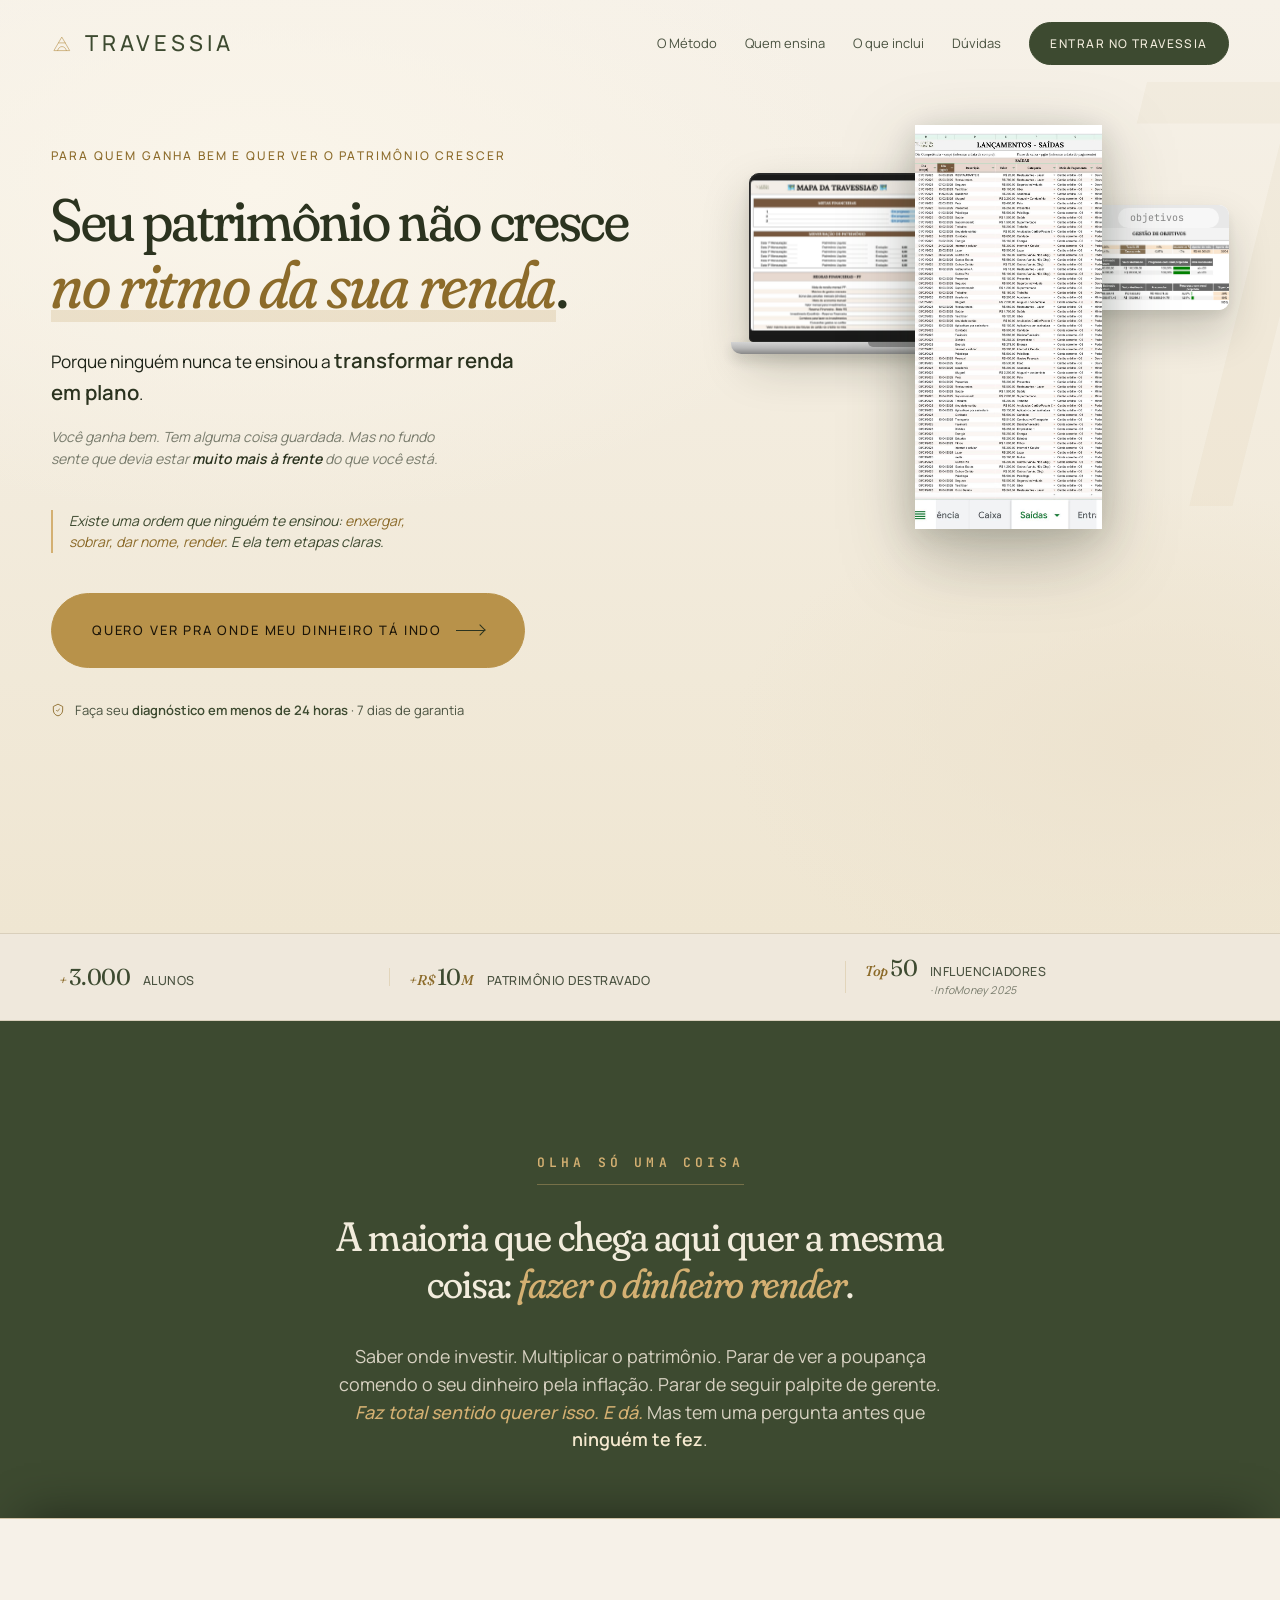
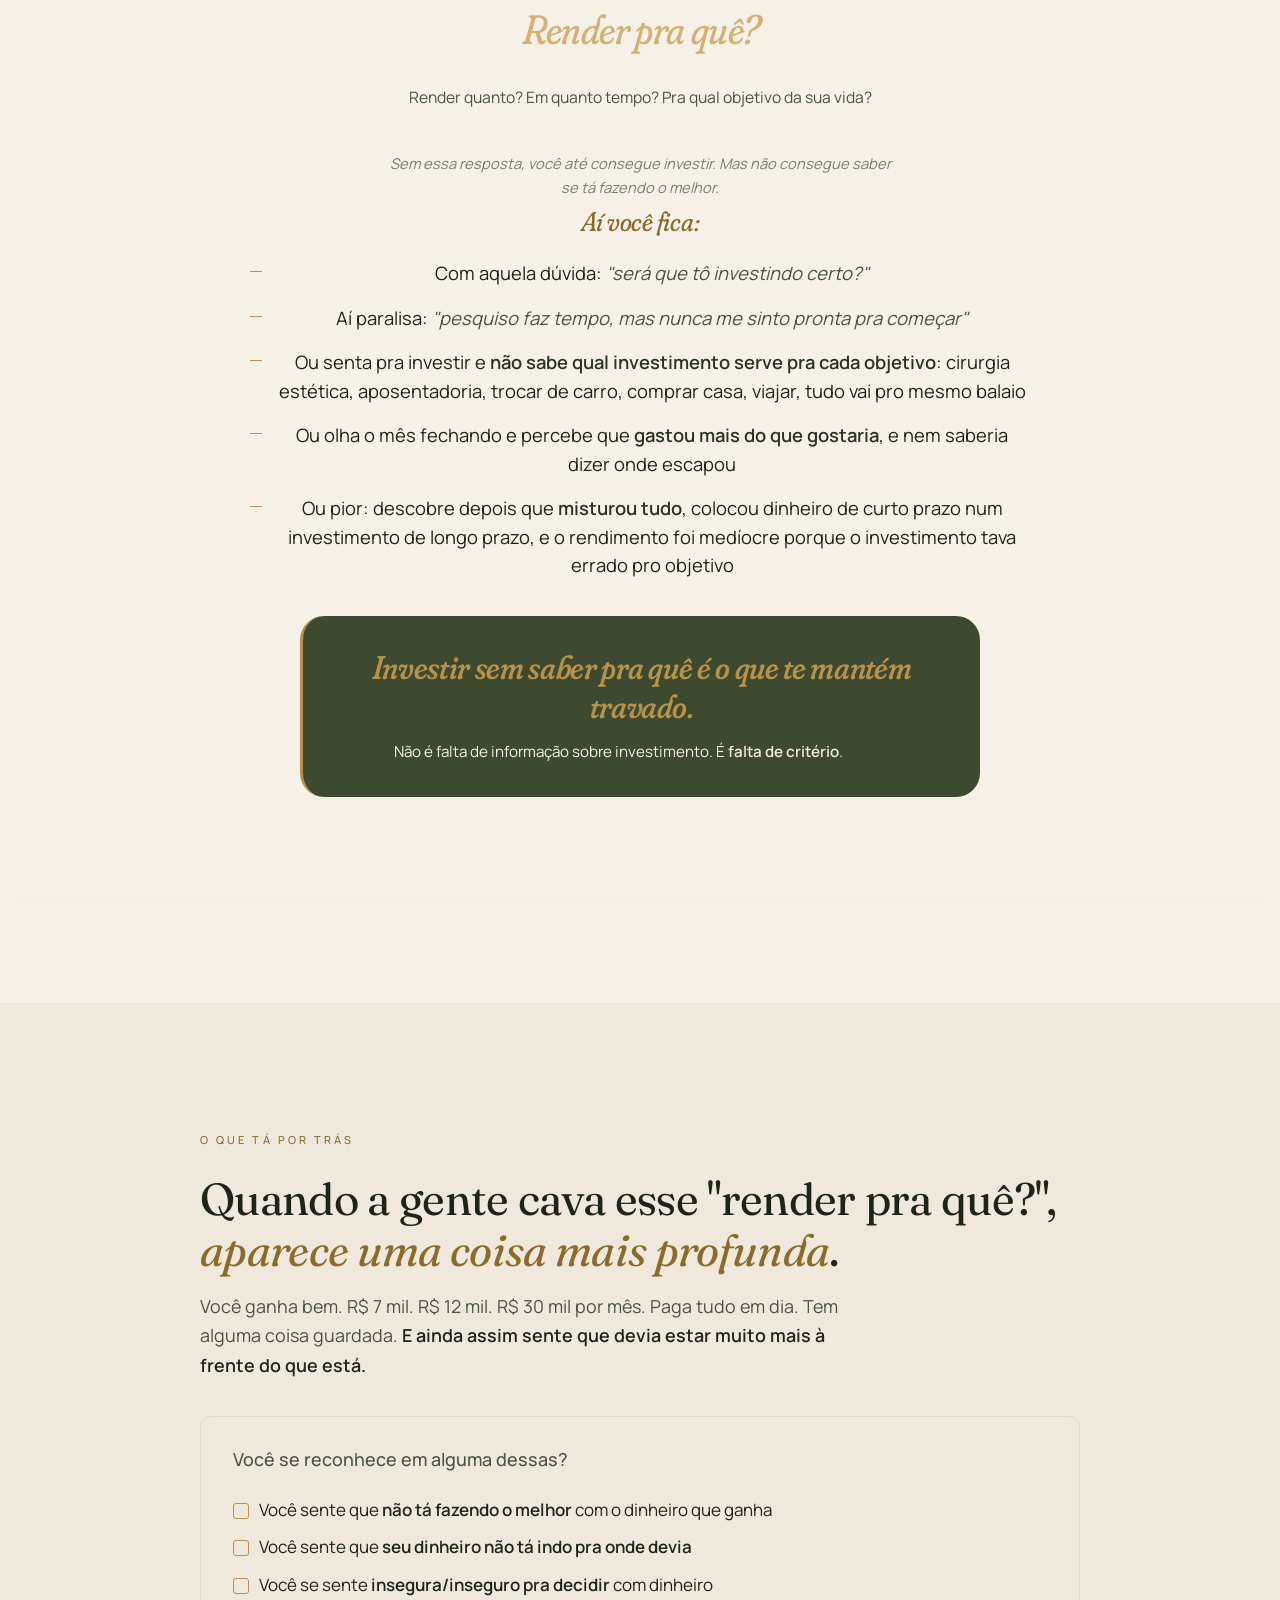
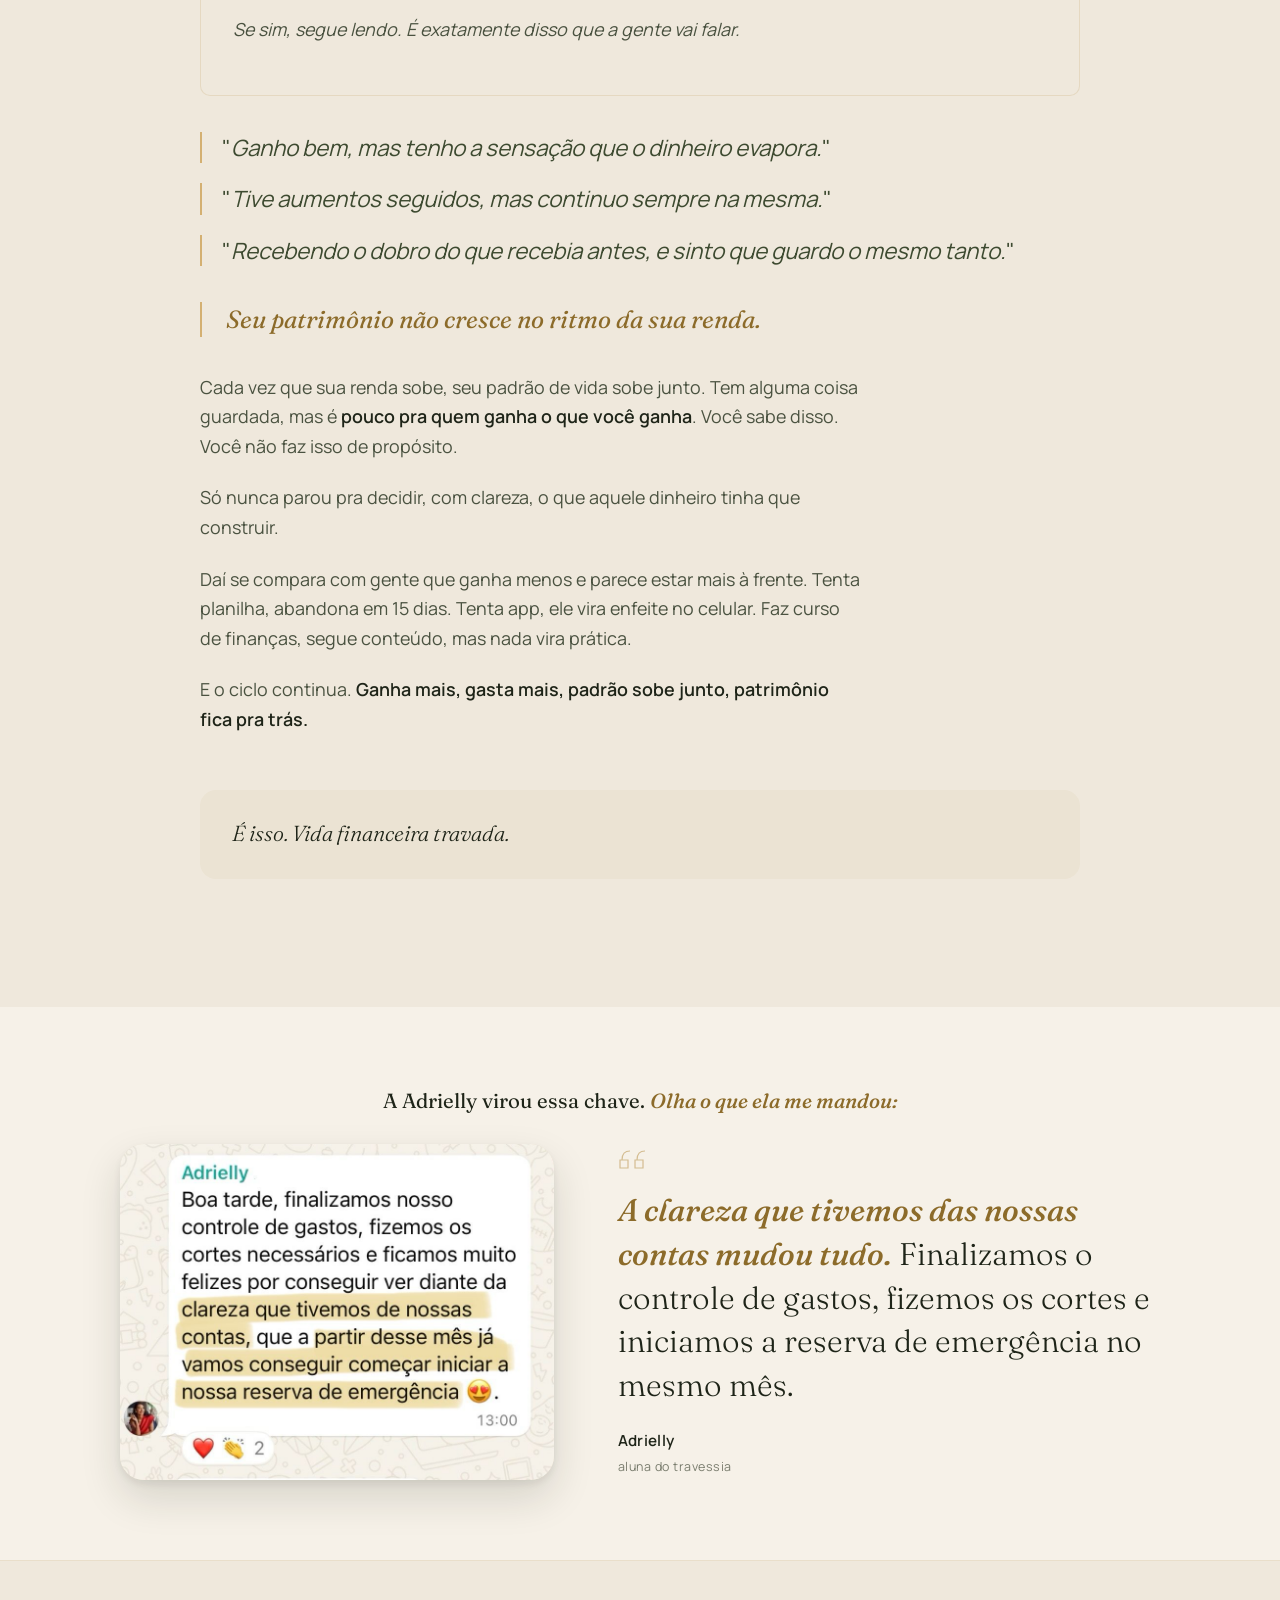
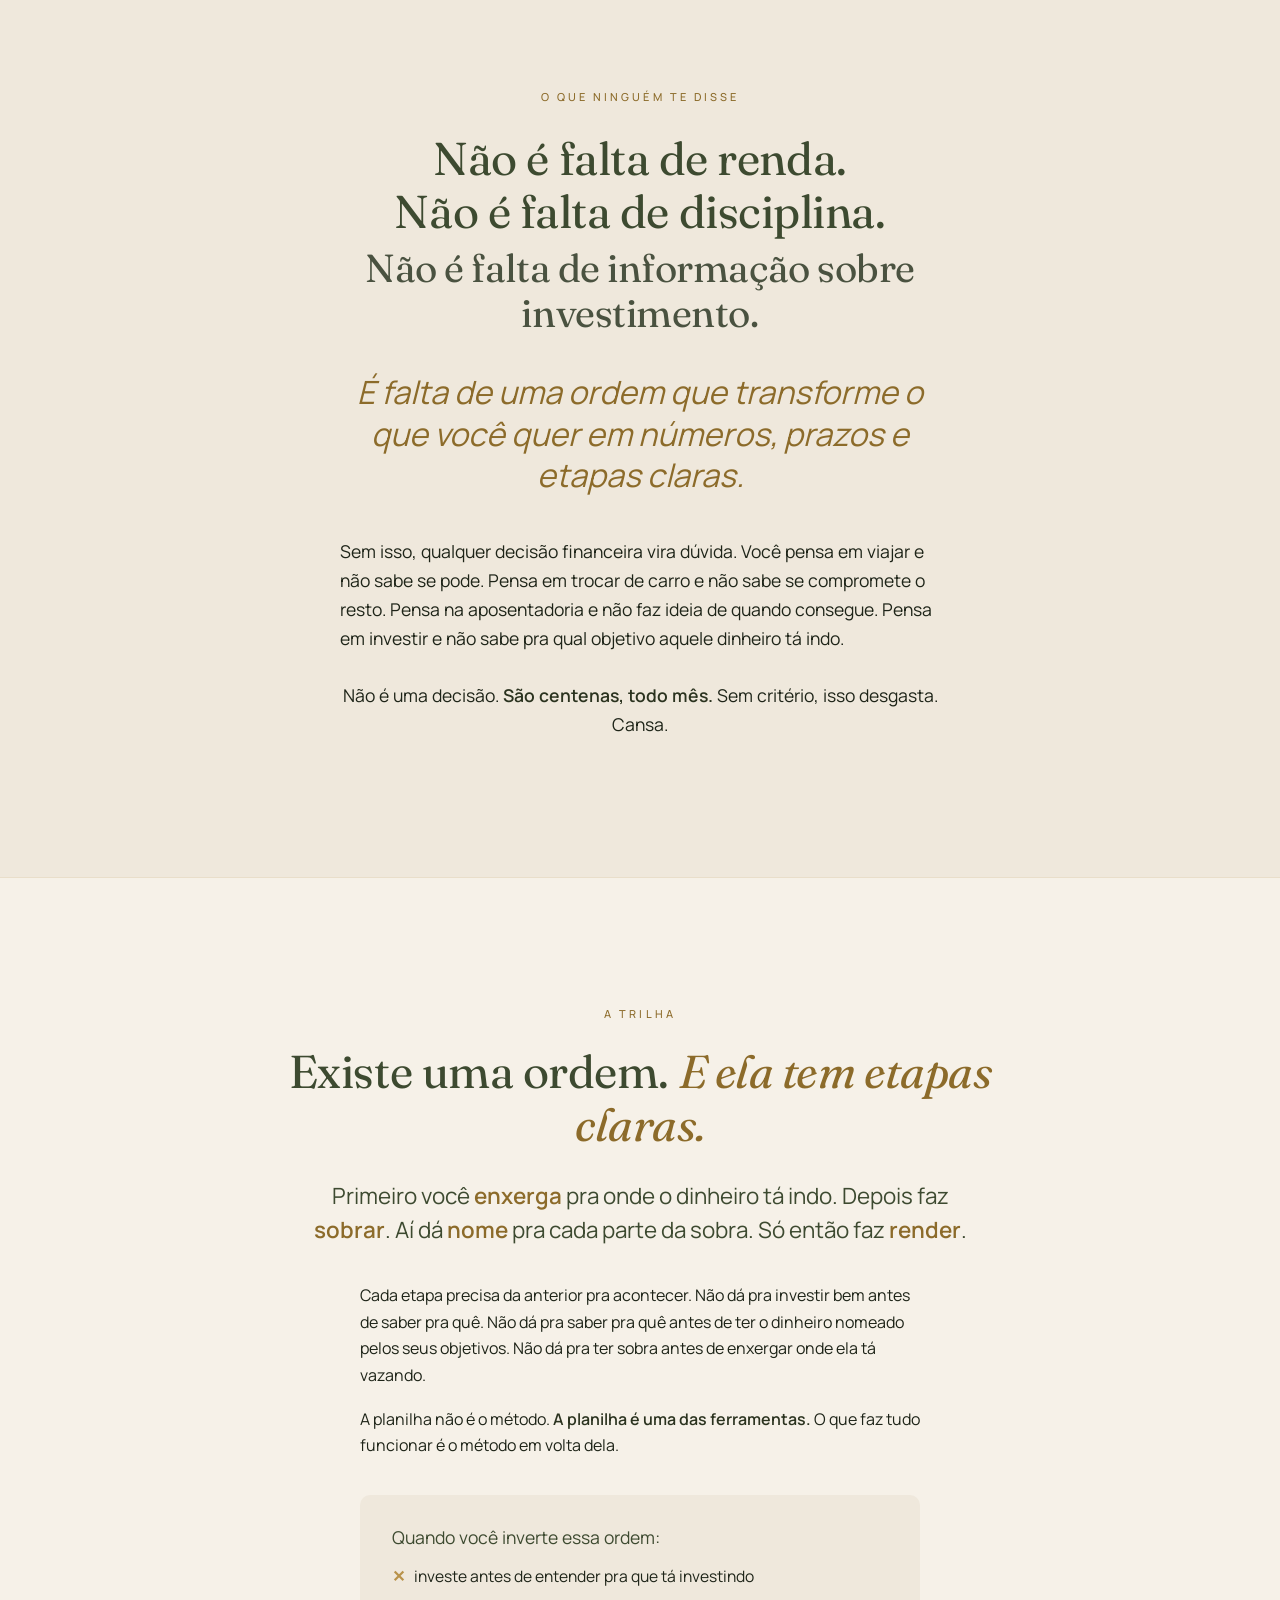
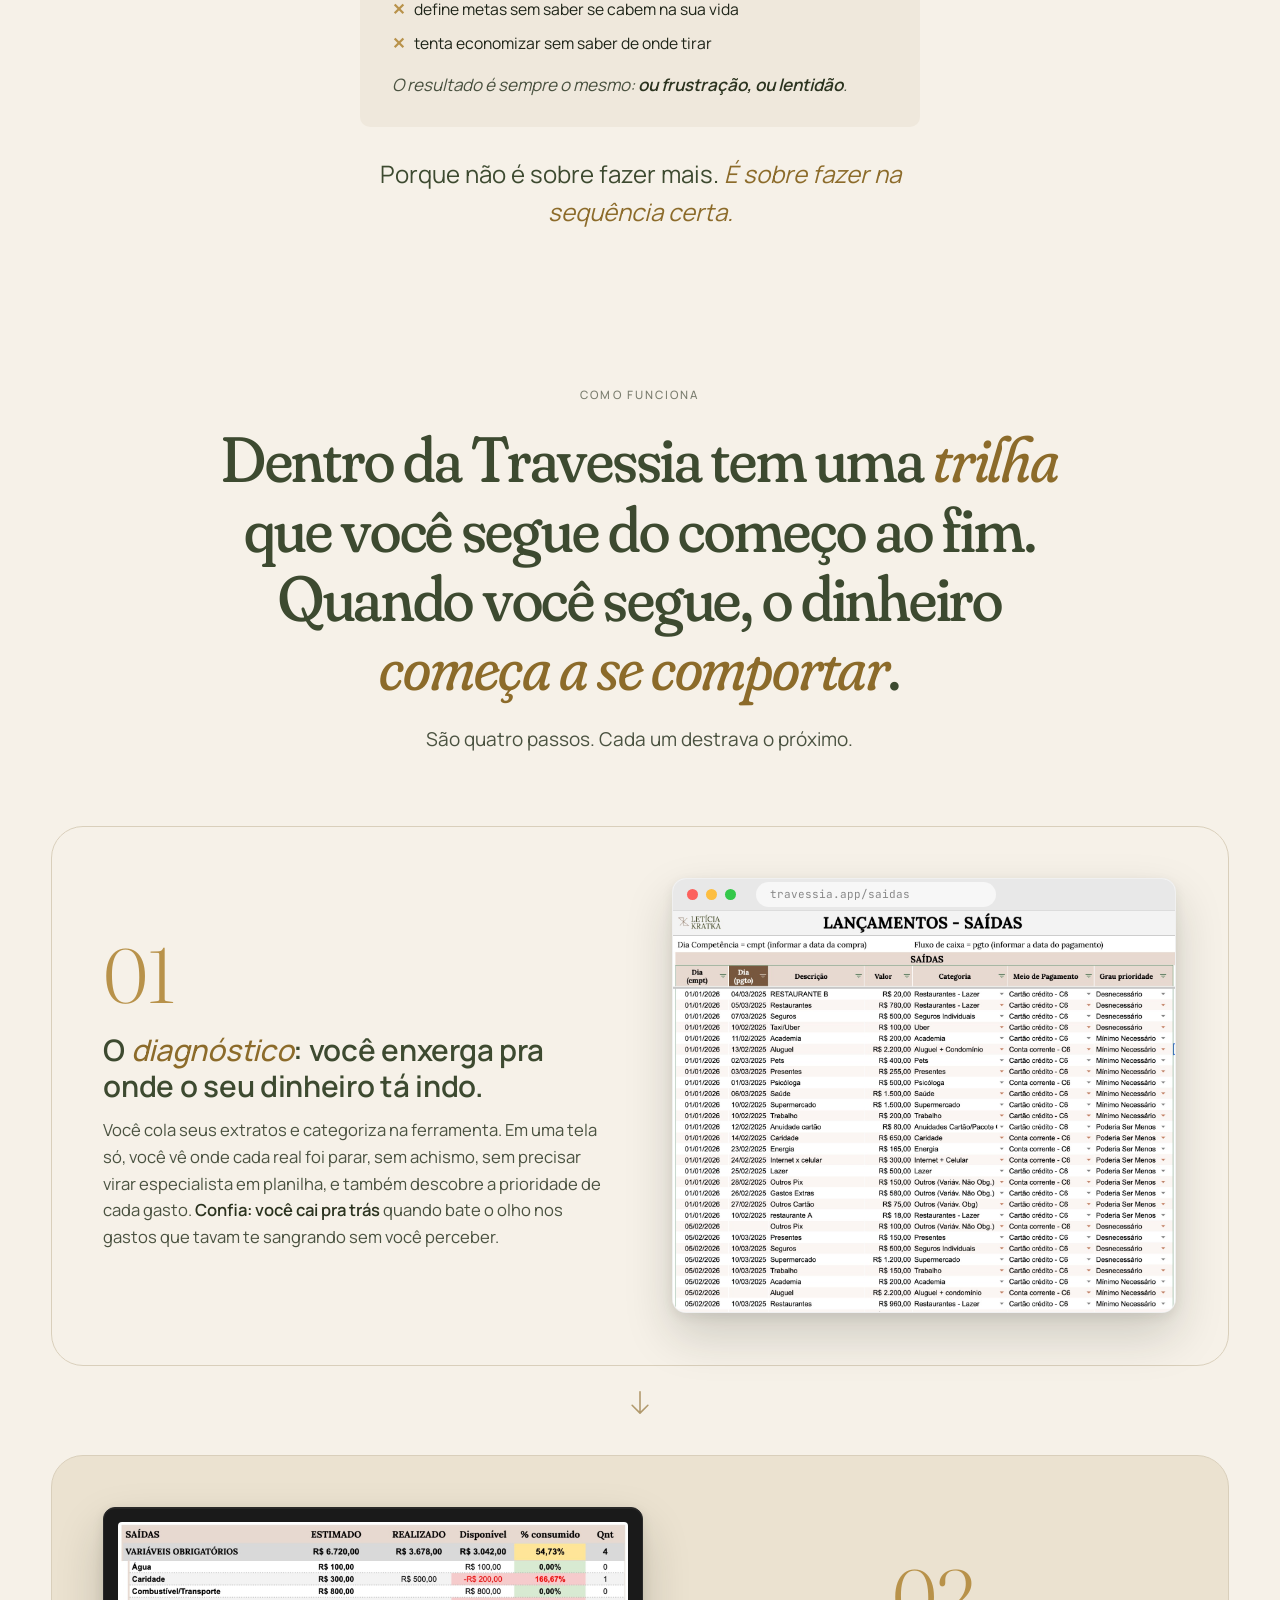
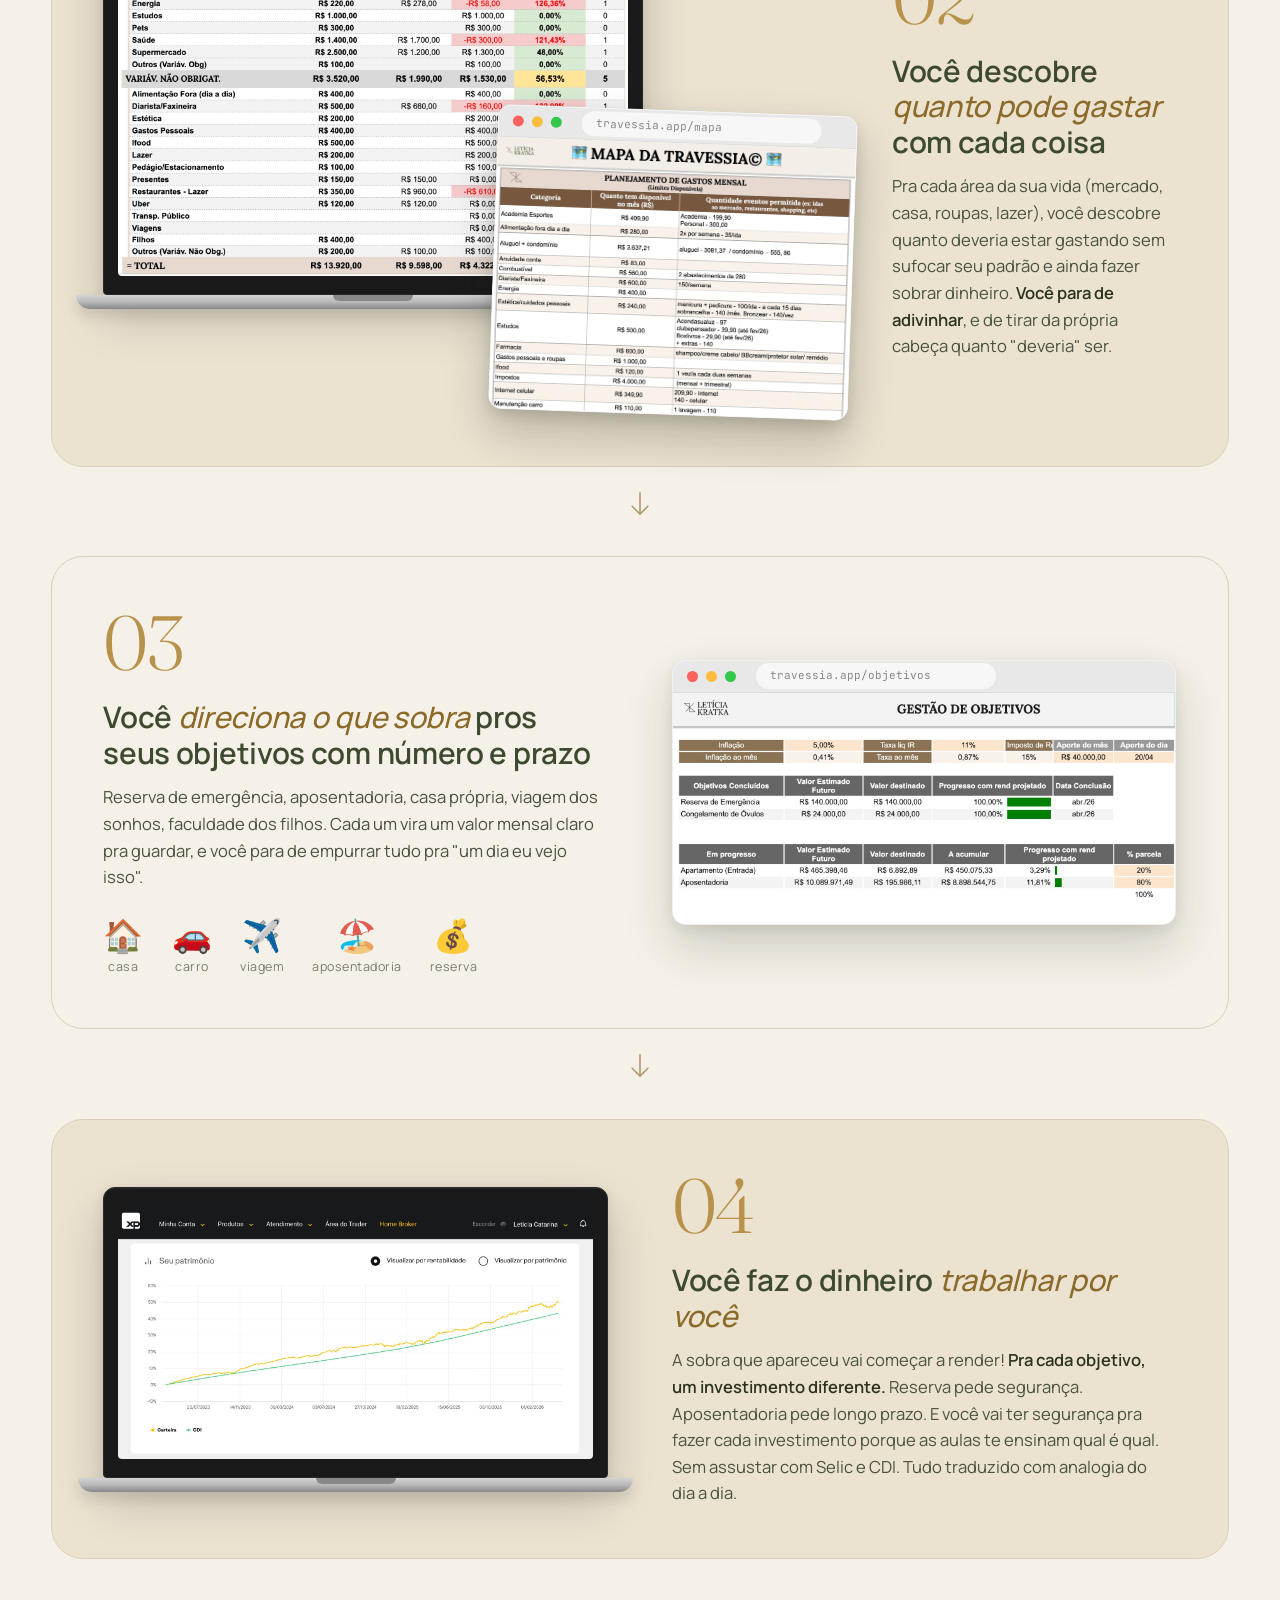
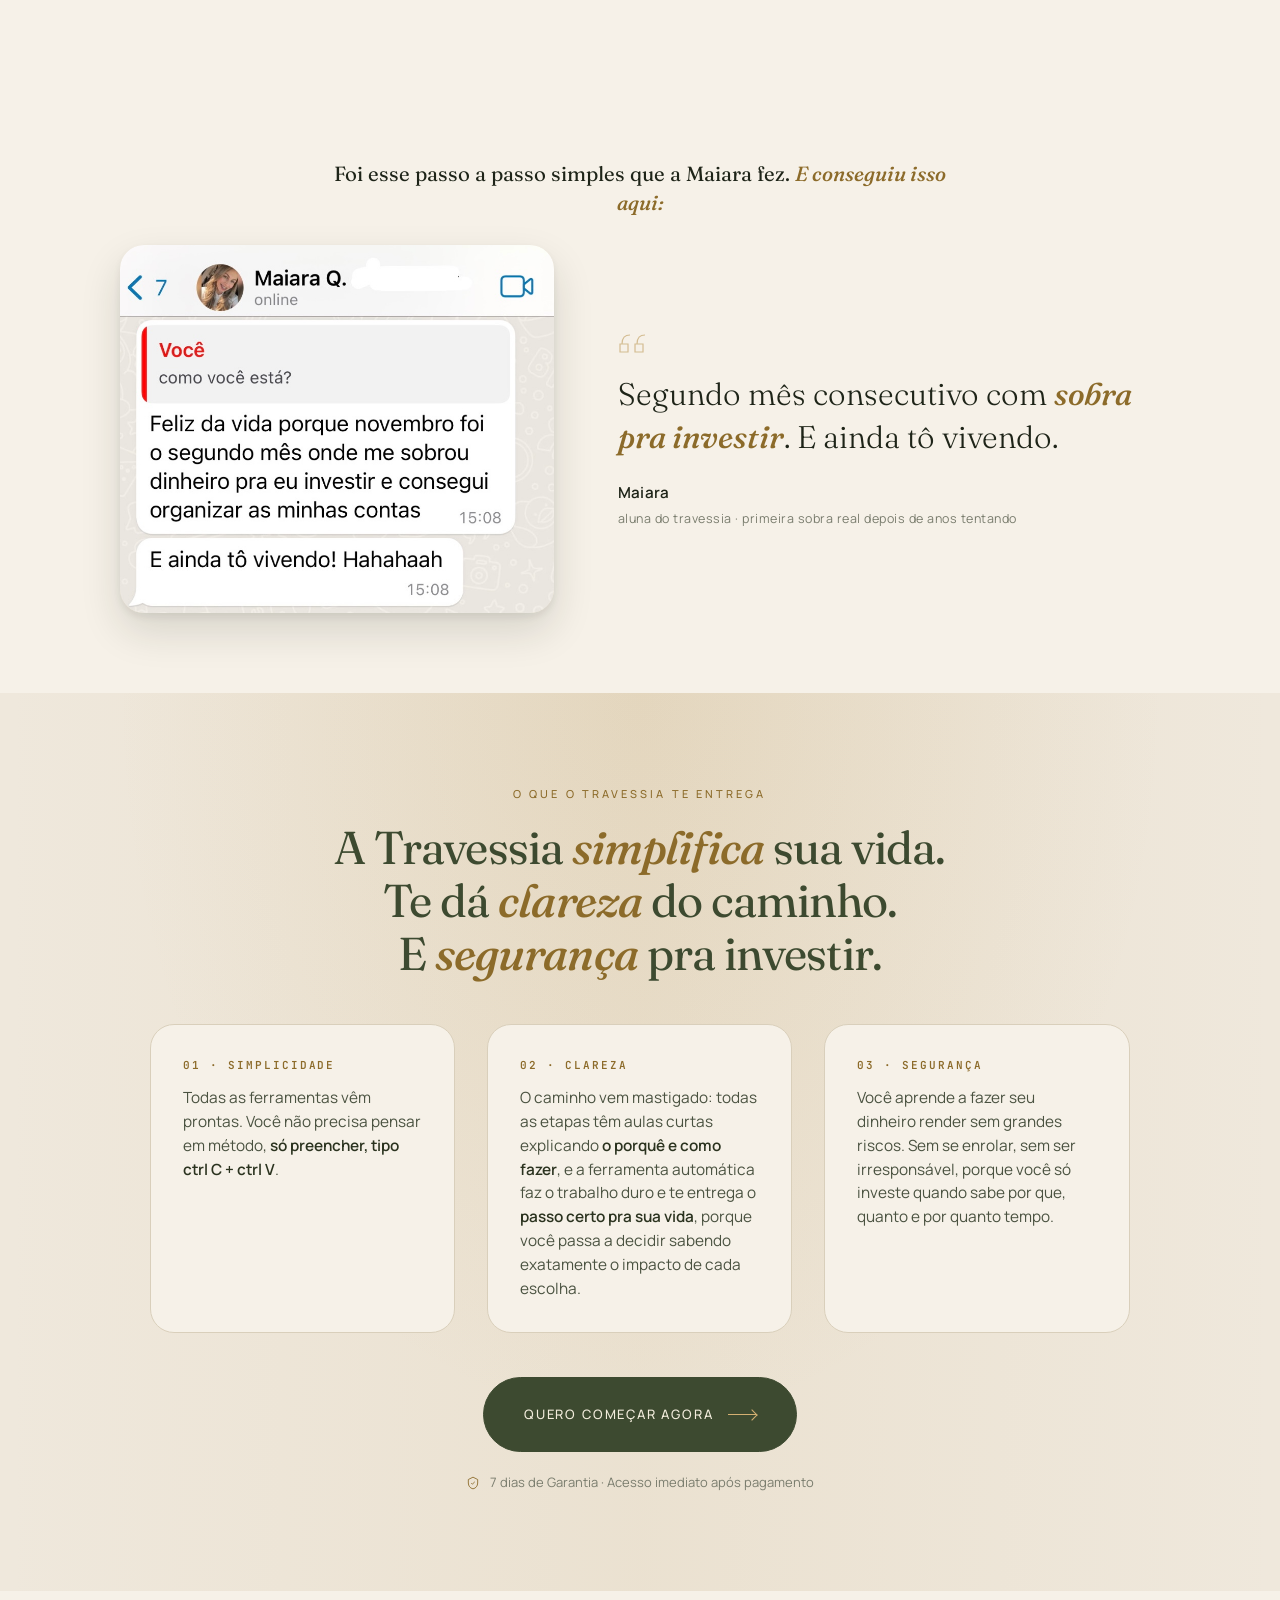
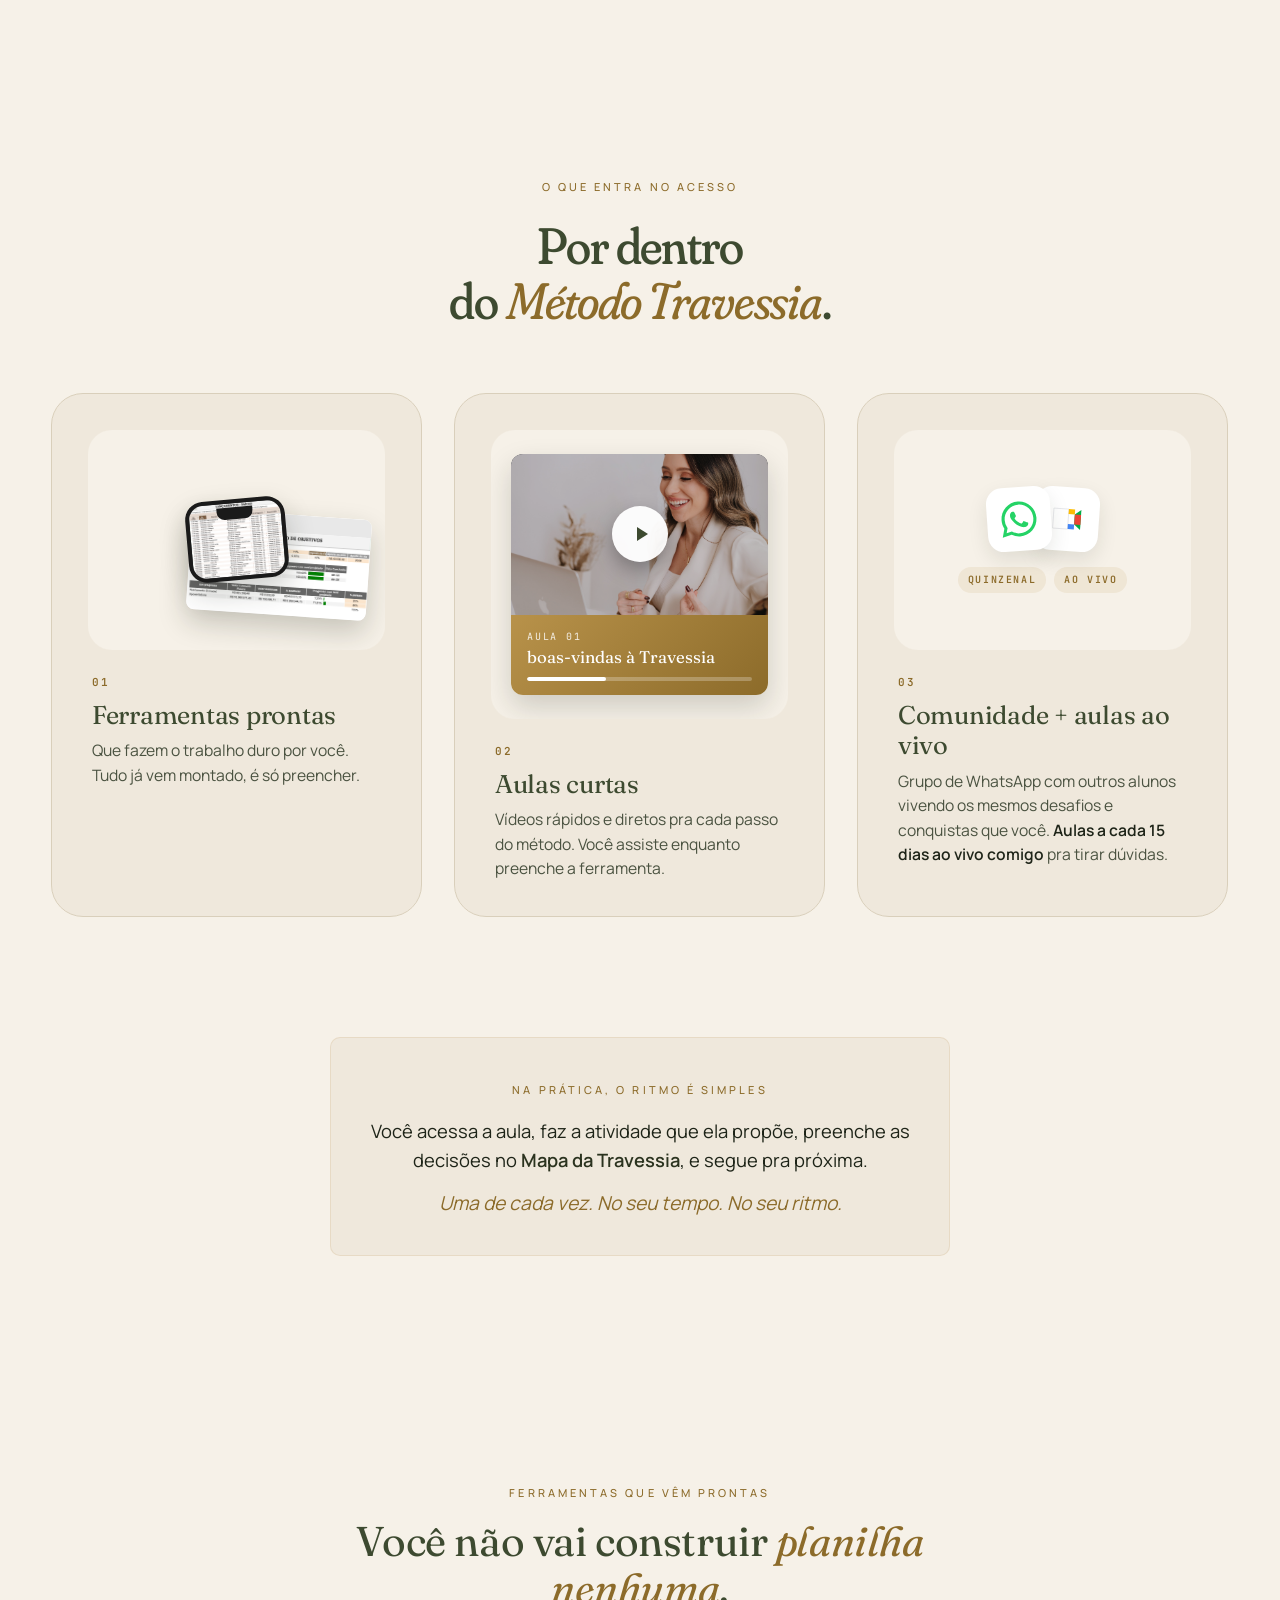
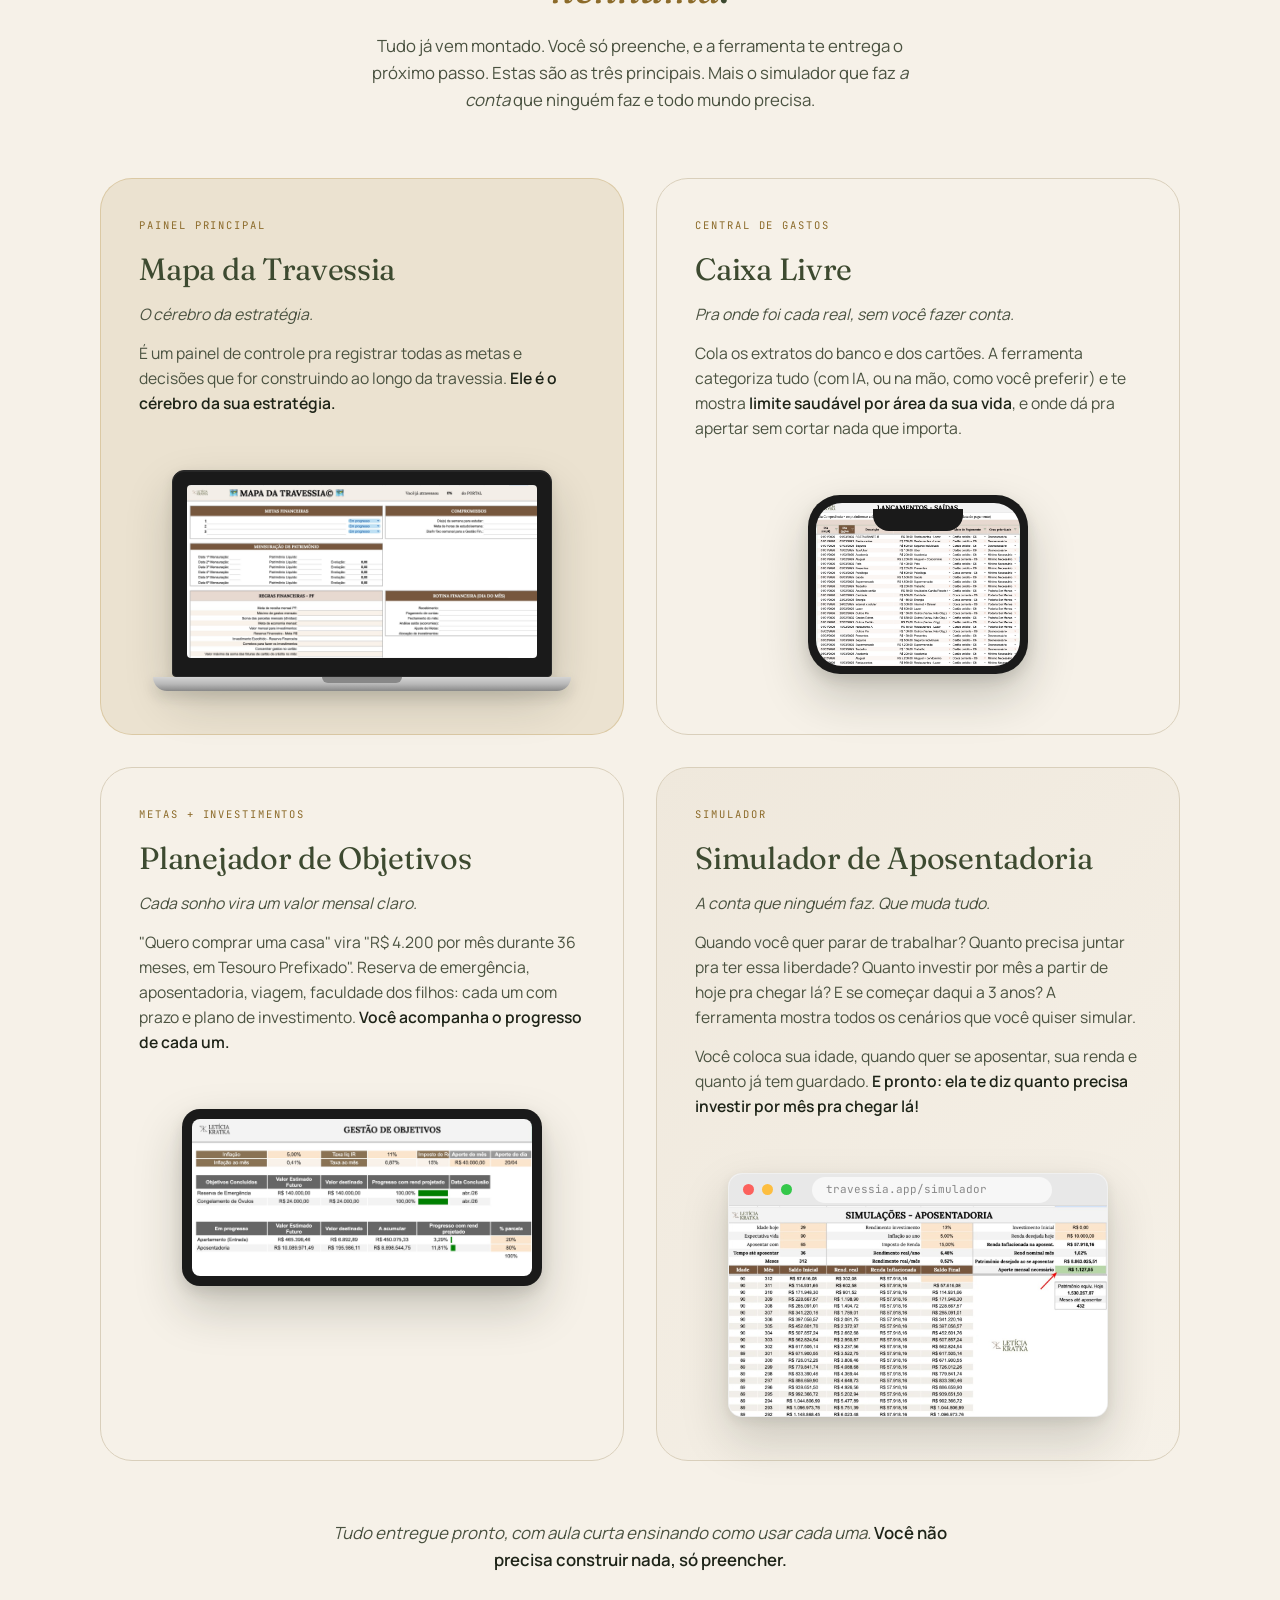
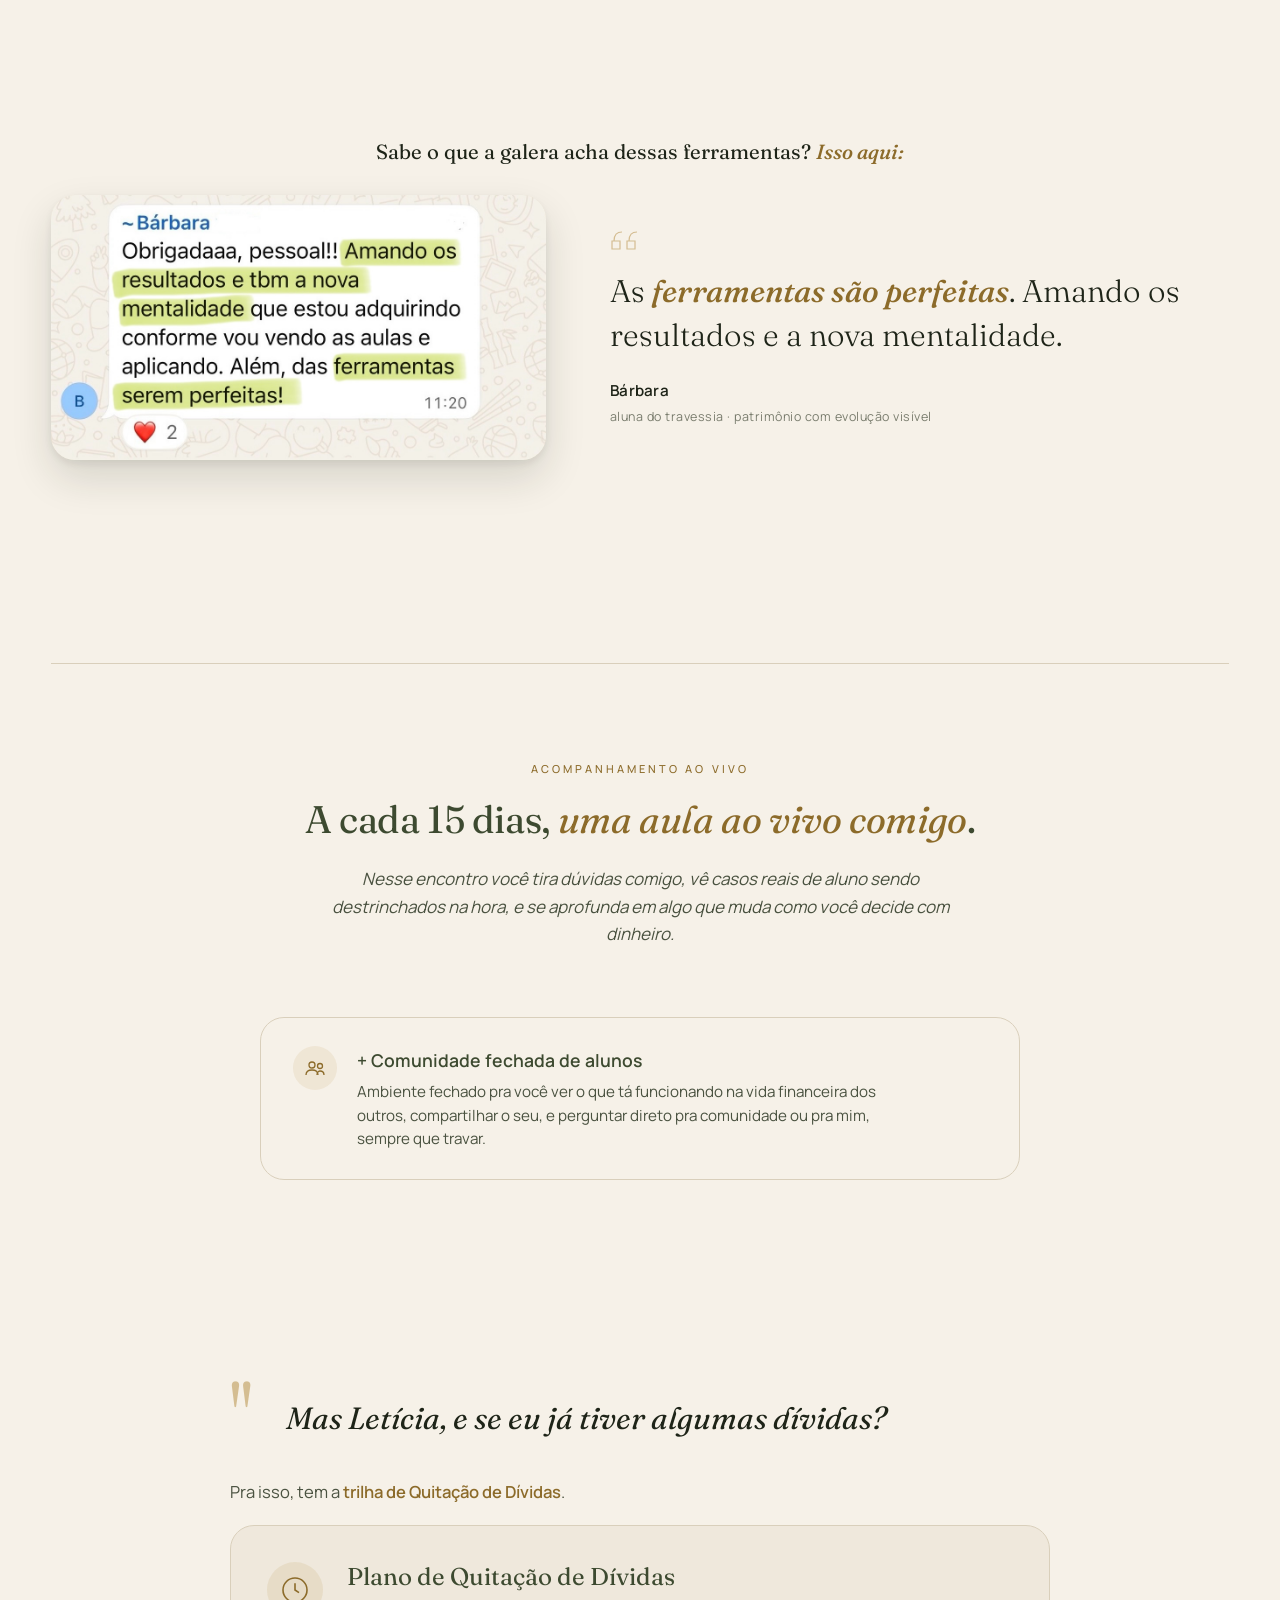
==== commit 623568df: "Reescreve LP com a copy v3 (render pra quê + Big Idea + objeções) - Hero: nova headline ("patrimônio" ====
--- a/index.html
+++ b/index.html
@@ -18,7 +18,7 @@
 <link rel="preload" href="vendor/gsap.min.js" as="script">
 <link rel="preload" href="vendor/ScrollTrigger.min.js" as="script">
 
-<link rel="stylesheet" href="styles.css?v=80" />
+<link rel="stylesheet" href="styles.css?v=82" />
 </head>
 <body>
 
@@ -54,18 +54,23 @@
 
   <div class="wrap hero__grid reveal">
     <div class="hero__copy">
+      <span class="eyebrow hero__eyebrow">Para quem ganha bem e quer ver o patrimônio crescer</span>
+
       <h1 class="hero__title serif display-title">
-        <span class="hero__title-line hero__title-line--pressure">Seu <span class="u-u">dinheiro</span> vai sobrar.</span>
-        <span class="hero__title-line">Vai ter <em>destino certo</em>.</span>
-        <span class="hero__title-line">E vai <em>trabalhar por você</em>.</span>
+        <span class="hero__title-line hero__title-line--pressure">Seu patrimônio não cresce</span>
+        <span class="hero__title-line"><em>no ritmo da sua renda</em>.</span>
       </h1>
 
       <p class="hero__lede hero__lede--main">
-        Tem uma sequência: primeiro você <b>enxerga</b> pra onde ele tá indo, aí ele começa a <b>sobrar</b>, depois você <b>direciona</b> pra cada objetivo da sua vida, e só então ele começa a <b>render</b>.
+        Porque ninguém nunca te ensinou a <b>transformar renda em plano</b>.
       </p>
 
       <p class="hero__lede hero__lede--sub">
-        Sem cortar nada que importa, com ferramentas prontas que fazem metade do trabalho por você.
+        Você ganha bem. Tem alguma coisa guardada. Mas no fundo sente que devia estar <b>muito mais à frente</b> do que você está.
+      </p>
+
+      <p class="hero__lede hero__lede--sub hero__lede--accent">
+        Existe uma ordem que ninguém te ensinou: <em>enxergar, sobrar, dar nome, render</em>. E ela tem etapas claras.
       </p>
 
       <div class="hero__ctas">
@@ -75,7 +80,7 @@
         </a>
         <div class="hero__cta-meta">
           <svg width="14" height="14" viewBox="0 0 24 24" fill="none" stroke="currentColor" stroke-width="1.5"><path d="M12 2 L4 6 V12 C4 17 7 21 12 22 C17 21 20 17 20 12 V6 Z"/><path d="M9 12 L11 14 L15 10"/></svg>
-          <span>Diagnóstico em <b>24 horas</b> · 7 dias de garantia</span>
+          <span>Faça seu <b>diagnóstico em menos de 24 horas</b> · 7 dias de garantia</span>
         </div>
       </div>
 
@@ -142,19 +147,19 @@
 </section>
 
 <!-- ================================================================
-     DOBRA 02 · Dossiê / Diagnóstico
-================================================================= -->
-<section class="dossie on-dark" id="diagnostico" data-screen-label="02 Diagnóstico">
+     DOBRA 02 · A pergunta que falta antes de investir
+================================================================= -->
+<section class="dossie on-dark" id="diagnostico" data-screen-label="02 Render pra que">
 
   <!-- ATO 1, Entrada (dark) -->
   <div class="dossie__act dossie__act--entry">
     <div class="wrap">
-      <p class="dossie__overline mono reveal">Conhece essa sensação?</p>
+      <p class="dossie__overline mono reveal">Olha só uma coisa</p>
       <h2 class="dossie__headline serif reveal">
-        Você fecha o mês e <em>ninguém em casa sabe explicar</em> pra onde foi o dinheiro.
+        A maioria que chega aqui quer a mesma coisa: <em>fazer o dinheiro render</em>.
       </h2>
       <p class="dossie__hook serif reveal">
-        Olha, vamos combinar: você <em>trabalha pra caramba</em> e no fim do mês não sobra nada. O problema nunca foi quanto você ganha. É que <em>ninguém te ensinou</em> a lidar com o seu dinheiro.
+        Saber onde investir. Multiplicar o patrimônio. Parar de ver a poupança comendo o seu dinheiro pela inflação. Parar de seguir palpite de gerente. <em>Faz total sentido querer isso. E dá.</em> Mas tem uma pergunta antes que <strong>ninguém te fez</strong>.
       </p>
     </div>
   </div>
@@ -164,98 +169,179 @@
     <div class="wrap">
 
       <div class="dossie__problema reveal">
-        <h3 class="dossie__problema-title">
-          <span class="dossie__problema-word">Você</span>
-          <span class="dossie__problema-word">pode</span>
-          <span class="dossie__problema-word">ter</span>
-          <span class="dossie__problema-word">tentado</span>
-          <span class="dossie__problema-word dossie__mark dossie__mark--rule">mil</span>
-          <span class="dossie__problema-word dossie__mark dossie__mark--rule">vezes.</span>
-          <span class="dossie__problema-word">Ou</span>
-          <span class="dossie__problema-word">nunca</span>
-          <span class="dossie__problema-word">ter</span>
-          <span class="dossie__problema-word dossie__mark dossie__mark--rule">começado.</span>
+        <h3 class="dossie__problema-title dossie__problema-title--pergunta">
+          <em>Render pra quê?</em>
         </h3>
 
         <p class="dossie__problema-lead">
-          Talvez você já tenha tentado... Mas a planilha virou enfeite, o app você parou de abrir, seguiu três perfis de finanças no Instagram que não mudaram nada. Ou talvez nunca tenha sentado pra organizar de verdade. O resultado é o mesmo: o mês fecha, e o dinheiro foi pra algum lugar que <strong class="highlight-green">você não sabe explicar</strong>.
+          Render quanto? Em quanto tempo? Pra qual objetivo da sua vida?
         </p>
 
-        <p class="dossie__problema-question">Sabe por quê?</p>
-
-        <p class="dossie__problema-answer">
-          Porque nenhuma planilha resolve a raiz do problema:
+        <p class="dossie__problema-detail">
+          Sem essa resposta, você até consegue investir. Mas não consegue saber se tá fazendo o melhor.
         </p>
+
+        <p class="dossie__problema-question">Aí você fica:</p>
+
+        <ul class="dossie__sintomas">
+          <li>Com aquela dúvida: <em>"será que tô investindo certo?"</em></li>
+          <li>Aí paralisa: <em>"pesquiso faz tempo, mas nunca me sinto pronta pra começar"</em></li>
+          <li>Ou senta pra investir e <strong>não sabe qual investimento serve pra cada objetivo</strong>: cirurgia estética, aposentadoria, trocar de carro, comprar casa, viajar, tudo vai pro mesmo balaio</li>
+          <li>Ou olha o mês fechando e percebe que <strong>gastou mais do que gostaria</strong>, e nem saberia dizer onde escapou</li>
+          <li>Ou pior: descobre depois que <strong>misturou tudo</strong>, colocou dinheiro de curto prazo num investimento de longo prazo, e o rendimento foi medíocre porque o investimento tava errado pro objetivo</li>
+        </ul>
 
         <div class="dossie__problema-callout">
           <p class="dossie__problema-callout-punch">
-            <em>Você não tá escolhendo, conscientemente, o destino certo pro seu dinheiro.</em>
+            <em>Investir sem saber pra quê é o que te mantém travado.</em>
           </p>
-        </div>
-
-        <p class="dossie__problema-detail">
-          Não sabe quanto precisa de reserva. Quanto pra trocar de carro. Quanto pra se aposentar. Sem nome, sem motivo. E sem motivo, gastar é fácil. Guardar não acontece.
-        </p>
-      </div>
-
-    </div>
-  </div>
-</section>
-
-<!-- ================================================================
-     DOBRA 03 · Prova lógica · A virada
-================================================================= -->
-<section class="virada" data-screen-label="03 Virada">
+          <p class="dossie__problema-callout-detail">
+            Não é falta de informação sobre investimento. É <strong>falta de critério</strong>.
+          </p>
+        </div>
+      </div>
+
+    </div>
+  </div>
+</section>
+
+<!-- ================================================================
+     DOBRA 03 · O sintoma de fundo
+================================================================= -->
+<section class="virada" data-screen-label="03 Sintoma de fundo">
   <div class="wrap virada__inner reveal">
 
-    <span class="eyebrow virada__eyebrow">A virada</span>
+    <span class="eyebrow virada__eyebrow">O que tá por trás</span>
 
     <h2 class="serif virada__title">
-      Planilha <em>não é</em> pra preencher gastos.
+      Quando a gente cava esse "render pra quê?", <em>aparece uma coisa mais profunda</em>.
     </h2>
 
-    <p class="virada__subhead">É pra <em>analisar</em> e te mostrar o que fazer com eles.</p>
-
     <div class="virada__body">
-      <p>Tem gente que já preencheu um controle de gastos antes. No fim, tinha um monte de número arrumadinho em coluna. <strong>E aí?</strong> Nada mudou... O dinheiro continuou indo embora sem rumo.</p>
-
-      <div class="virada__entrega">
-        <p class="virada__entrega-lead">Um método de verdade tem que te entregar:</p>
-        <ul class="virada__entrega-list">
-          <li><span>A <strong>análise</strong> de pra onde o seu dinheiro tá indo</span></li>
-          <li><span>Um jeito de <strong>dar nome</strong> pra cada parte do que você ganha</span></li>
-          <li><span>A <strong>decisão</strong> de como você vai gastar daqui pra frente</span></li>
+      <p>Você ganha bem. R$ 7 mil. R$ 12 mil. R$ 30 mil por mês. Paga tudo em dia. Tem alguma coisa guardada. <strong>E ainda assim sente que devia estar muito mais à frente do que está.</strong></p>
+
+      <div class="virada__checklist">
+        <p class="virada__checklist-lead">Você se reconhece em alguma dessas?</p>
+        <ul>
+          <li>Você sente que <strong>não tá fazendo o melhor</strong> com o dinheiro que ganha</li>
+          <li>Você sente que <strong>seu dinheiro não tá indo pra onde devia</strong></li>
+          <li>Você se sente <strong>insegura/inseguro pra decidir</strong> com dinheiro</li>
         </ul>
-      </div>
-
-      <p class="virada__bridge">
-        E é exatamente isso que o <strong>Método Travessia</strong> faz. <em>Não é planilha solta da internet</em>, é método: você tem uma aula curta que explica o porquê e como fazer, e a ferramenta proativa que faz o trabalho duro por você.
+        <p class="virada__checklist-close"><em>Se sim, segue lendo. É exatamente disso que a gente vai falar.</em></p>
+      </div>
+
+      <div class="virada__quotes">
+        <blockquote>"<em>Ganho bem, mas tenho a sensação que o dinheiro evapora.</em>"</blockquote>
+        <blockquote>"<em>Tive aumentos seguidos, mas continuo sempre na mesma.</em>"</blockquote>
+        <blockquote>"<em>Recebendo o dobro do que recebia antes, e sinto que guardo o mesmo tanto.</em>"</blockquote>
+      </div>
+
+      <p class="virada__principio">
+        <em>Seu patrimônio não cresce no ritmo da sua renda.</em>
       </p>
 
-      <p class="virada__principio">Essa é a virada. <em>Planilha não é pra registrar gasto. É pra te dar a próxima decisão.</em></p>
-
-      <p>Antes, seu orçamento era <strong>passivo</strong>: gasta primeiro, descobre depois. Sempre se assustando no fim do mês com o que era óbvio dois dias antes.</p>
-
-      <p>Agora será <strong>proativo</strong>: você planeja antes, sai de casa sabendo quanto vai gastar. Não tem susto. Tem decisão consciente.</p>
+      <p>Cada vez que sua renda sobe, seu padrão de vida sobe junto. Tem alguma coisa guardada, mas é <strong>pouco pra quem ganha o que você ganha</strong>. Você sabe disso. Você não faz isso de propósito.</p>
+
+      <p>Só nunca parou pra decidir, com clareza, o que aquele dinheiro tinha que construir.</p>
+
+      <p>Daí se compara com gente que ganha menos e parece estar mais à frente. Tenta planilha, abandona em 15 dias. Tenta app, ele vira enfeite no celular. Faz curso de finanças, segue conteúdo, mas nada vira prática.</p>
+
+      <p>E o ciclo continua. <strong>Ganha mais, gasta mais, padrão sobe junto, patrimônio fica pra trás.</strong></p>
 
       <blockquote class="virada__close">
-        Você para de adivinhar. Para de tirar da própria cabeça quanto "deveria" gastar. <strong>O método responde por você.</strong>
+        <em>É isso. Vida financeira travada.</em>
       </blockquote>
     </div>
 
-    <!-- Depoimento Adrielly como prova da virada -->
-    <p class="virada__proof-intro reveal">Foi <em>exatamente</em> isso que a Adrielly fez com o Método Travessia:</p>
-
-    <figure class="virada__proof reveal">
-      <div class="virada__proof-image">
+  </div>
+</section>
+
+<!-- ================================================================
+     DOBRA 04 · Depoimento âncora · Adrielly
+================================================================= -->
+<section class="proof-anchor proof-anchor--with-image">
+  <div class="wrap proof-anchor__inner reveal">
+    <p class="proof-anchor__intro">
+      A Adrielly virou essa chave. <em>Olha o que ela me mandou:</em>
+    </p>
+    <figure class="proof-anchor__quote proof-anchor__quote--with-image">
+      <div class="proof-anchor__image">
         <img src="assets/depoimentos/adrielly-3.jpg" alt="Print do depoimento da Adrielly contando sobre a clareza com as contas" loading="lazy" />
       </div>
-      <div class="virada__proof-text">
-        <blockquote>"<strong>A clareza que tivemos das nossas contas mudou tudo.</strong> Finalizamos o controle de gastos, fizemos os cortes e iniciamos a reserva de emergência no mesmo mês."</blockquote>
-        <figcaption>Adrielly · aluna do Travessia</figcaption>
+      <div class="proof-anchor__text">
+        <svg class="proof-anchor__mark" width="32" height="24" viewBox="0 0 32 24" fill="none" aria-hidden="true">
+          <path d="M4 14 C4 8 7 5 12 5 M4 14 L10 14 L10 22 L2 22 L2 14 Z" stroke="currentColor" stroke-width="1.2"/>
+          <path d="M19 14 C19 8 22 5 27 5 M19 14 L25 14 L25 22 L17 22 L17 14 Z" stroke="currentColor" stroke-width="1.2"/>
+        </svg>
+        <blockquote><strong>A clareza que tivemos das nossas contas mudou tudo.</strong> Finalizamos o controle de gastos, fizemos os cortes e iniciamos a reserva de emergência no mesmo mês.</blockquote>
+        <figcaption>
+          <span class="proof-anchor__name">Adrielly</span>
+          <span class="proof-anchor__ctx">aluna do Travessia</span>
+        </figcaption>
       </div>
     </figure>
-
+  </div>
+</section>
+
+<!-- ================================================================
+     DOBRA 05 · Big Idea (O problema real)
+================================================================= -->
+<section class="bigidea" data-screen-label="05 Big Idea">
+  <div class="wrap bigidea__inner reveal">
+    <span class="eyebrow">O que ninguém te disse</span>
+
+    <h2 class="serif bigidea__title">
+      Não é falta de renda.<br>
+      Não é falta de disciplina.<br>
+      <span class="bigidea__title-soft">Não é falta de informação sobre investimento.</span>
+    </h2>
+
+    <p class="bigidea__punch">
+      <em>É falta de uma ordem que transforme o que você quer em números, prazos e etapas claras.</em>
+    </p>
+
+    <div class="bigidea__body">
+      <p>Sem isso, qualquer decisão financeira vira dúvida. Você pensa em viajar e não sabe se pode. Pensa em trocar de carro e não sabe se compromete o resto. Pensa na aposentadoria e não faz ideia de quando consegue. Pensa em investir e não sabe pra qual objetivo aquele dinheiro tá indo.</p>
+
+      <p class="bigidea__close">Não é uma decisão. <strong>São centenas, todo mês.</strong> Sem critério, isso desgasta. Cansa.</p>
+    </div>
+  </div>
+</section>
+
+<!-- ================================================================
+     DOBRA 06 · Existe uma ordem
+================================================================= -->
+<section class="ordem" data-screen-label="06 Existe uma ordem">
+  <div class="wrap ordem__inner reveal">
+    <span class="eyebrow">A trilha</span>
+
+    <h2 class="serif ordem__title">
+      Existe uma ordem. <em>E ela tem etapas claras.</em>
+    </h2>
+
+    <p class="ordem__sequence">
+      Primeiro você <strong>enxerga</strong> pra onde o dinheiro tá indo. Depois faz <strong>sobrar</strong>. Aí dá <strong>nome</strong> pra cada parte da sobra. Só então faz <strong>render</strong>.
+    </p>
+
+    <div class="ordem__body">
+      <p>Cada etapa precisa da anterior pra acontecer. Não dá pra investir bem antes de saber pra quê. Não dá pra saber pra quê antes de ter o dinheiro nomeado pelos seus objetivos. Não dá pra ter sobra antes de enxergar onde ela tá vazando.</p>
+
+      <p>A planilha não é o método. <strong>A planilha é uma das ferramentas.</strong> O que faz tudo funcionar é o método em volta dela.</p>
+    </div>
+
+    <div class="ordem__inversao">
+      <p class="ordem__inversao-lead">Quando você inverte essa ordem:</p>
+      <ul>
+        <li>investe antes de entender pra que tá investindo</li>
+        <li>define metas sem saber se cabem na sua vida</li>
+        <li>tenta economizar sem saber de onde tirar</li>
+      </ul>
+      <p class="ordem__inversao-result">O resultado é sempre o mesmo: <strong>ou frustração, ou lentidão</strong>.</p>
+    </div>
+
+    <p class="ordem__close">
+      Porque não é sobre fazer mais. <em>É sobre fazer na sequência certa.</em>
+    </p>
   </div>
 </section>
 
@@ -267,8 +353,8 @@
 
     <header class="metodo__head">
       <span class="metodo__eyebrow">Como funciona</span>
-      <h2 class="metodo__title display-title">Dentro da Travessia tem uma <em>trilha</em> a ser seguida.<br>Quando você segue, o dinheiro <em>começa a se comportar</em>.</h2>
-      <p class="metodo__lede">São quatro passos que você vai seguir:</p>
+      <h2 class="metodo__title display-title">Dentro da Travessia tem uma <em>trilha</em> que você segue do começo ao fim.<br>Quando você segue, o dinheiro <em>começa a se comportar</em>.</h2>
+      <p class="metodo__lede">São quatro passos. Cada um destrava o próximo.</p>
     </header>
 
     <ol class="metodo__steps reveal-stagger">
@@ -277,7 +363,7 @@
         <div class="metodo__step-text">
           <div class="metodo__step-num">01</div>
           <h3 class="metodo__step-title">O <em>diagnóstico</em>: você enxerga pra onde o seu dinheiro tá indo.</h3>
-          <p class="metodo__step-desc">Você cola seus extratos e categoriza na ferramenta. Em uma tela só, você vê onde cada real foi parar, sem achismo, sem precisar virar especialista em planilha, e também descobre a prioridade de cada gasto. <strong>Confia em mim: isso vai mudar muito sua consciência</strong> quando enxergar vários gastos desnecessários!</p>
+          <p class="metodo__step-desc">Você cola seus extratos e categoriza na ferramenta. Em uma tela só, você vê onde cada real foi parar, sem achismo, sem precisar virar especialista em planilha, e também descobre a prioridade de cada gasto. <strong>Confia: você cai pra trás</strong> quando bate o olho nos gastos que tavam te sangrando sem você perceber.</p>
         </div>
         <div class="metodo__step-media">
           <div class="mockup mockup--chrome">
@@ -298,7 +384,7 @@
         <div class="metodo__step-text">
           <div class="metodo__step-num">02</div>
           <h3 class="metodo__step-title">Você descobre <em>quanto pode gastar</em> com cada coisa</h3>
-          <p class="metodo__step-desc">Pra cada área da sua vida (mercado, casa, escola, lazer), você descobre quanto deveria estar gastando sem sufocar seu padrão e ainda fazer sobrar dinheiro. <strong>Você para de adivinhar</strong>, e de tirar da própria cabeça quanto "deveria" ser.</p>
+          <p class="metodo__step-desc">Pra cada área da sua vida (mercado, casa, roupas, lazer), você descobre quanto deveria estar gastando sem sufocar seu padrão e ainda fazer sobrar dinheiro. <strong>Você para de adivinhar</strong>, e de tirar da própria cabeça quanto "deveria" ser.</p>
         </div>
         <div class="metodo__step-media metodo__step-media--combo">
           <div class="mockup mockup--macbook">
@@ -330,6 +416,7 @@
             <li><span class="emoji" aria-hidden="true">🏠</span><span>casa</span></li>
             <li><span class="emoji" aria-hidden="true">🚗</span><span>carro</span></li>
             <li><span class="emoji" aria-hidden="true">✈️</span><span>viagem</span></li>
+            <li><span class="emoji" aria-hidden="true">🏖️</span><span>aposentadoria</span></li>
             <li><span class="emoji" aria-hidden="true">💰</span><span>reserva</span></li>
           </ul>
         </div>
@@ -414,11 +501,11 @@
       </div>
       <div class="cta-mid__pillar">
         <span class="cta-mid__pillar-tag">02 · Clareza</span>
-        <p>O caminho vem mastigado: todas as etapas têm aulas curtas explicando <strong>o porquê e como fazer</strong>, e a ferramenta automática executa o trabalho duro e te entrega a <strong>estratégia personalizada pra sua vida</strong>.</p>
+        <p>O caminho vem mastigado: todas as etapas têm aulas curtas explicando <strong>o porquê e como fazer</strong>, e a ferramenta automática faz o trabalho duro e te entrega o <strong>passo certo pra sua vida</strong>, porque você passa a decidir sabendo exatamente o impacto de cada escolha.</p>
       </div>
       <div class="cta-mid__pillar">
         <span class="cta-mid__pillar-tag">03 · Segurança</span>
-        <p>Você aprende a fazer seu dinheiro render sem grandes riscos. Sem se enrolar, sem ser irresponsável.</p>
+        <p>Você aprende a fazer seu dinheiro render sem grandes riscos. Sem se enrolar, sem ser irresponsável, porque você só investe quando sabe por que, quanto e por quanto tempo.</p>
       </div>
     </div>
     <div class="cta-mid__action">
@@ -518,6 +605,17 @@
         </div>
       </article>
 
+    </div>
+
+    <!-- Na prática · ritmo de uso -->
+    <div class="rotina reveal">
+      <span class="eyebrow">Na prática, o ritmo é simples</span>
+      <p class="rotina__text">
+        Você acessa a aula, faz a atividade que ela propõe, preenche as decisões no <strong>Mapa da Travessia</strong>, e segue pra próxima.
+      </p>
+      <p class="rotina__punch">
+        <em>Uma de cada vez. No seu tempo. No seu ritmo.</em>
+      </p>
     </div>
 
     <!-- Ferramentas core (Dobra 06) -->
@@ -562,7 +660,7 @@
           <div class="ferramenta-card__tag">Metas + investimentos</div>
           <h4>Planejador de Objetivos</h4>
           <p class="ferramenta-card__sub">Cada sonho vira um valor mensal claro.</p>
-          <p>"Quero comprar uma casa" vira "R$ 4.200 por mês durante 36 meses, em Tesouro Prefixado". Reserva de emergência, viagem, faculdade dos filhos: cada um com prazo e plano de investimento. <strong>Você acompanha a barra enchendo.</strong></p>
+          <p>"Quero comprar uma casa" vira "R$ 4.200 por mês durante 36 meses, em Tesouro Prefixado". Reserva de emergência, aposentadoria, viagem, faculdade dos filhos: cada um com prazo e plano de investimento. <strong>Você acompanha o progresso de cada um.</strong></p>
           <div class="ferramenta-card__mockup ferramenta-card__mockup--ipad">
             <div class="mockup mockup--ipad">
               <img src="assets/objetivos.jpeg" alt="Tela do Planejador de Objetivos" loading="lazy" />
@@ -626,7 +724,7 @@
       <div class="acompanhamento__head reveal">
         <span class="eyebrow">Acompanhamento ao vivo</span>
         <h3 class="serif">A cada 15 dias, <em>uma aula ao vivo comigo</em>.</h3>
-        <p>Nesse encontro você pode tirar dúvidas comigo, ver cases de aluno sendo destrinchado e aprofundamento em algo que muda como você toma decisão.</p>
+        <p>Nesse encontro você tira dúvidas comigo, vê casos reais de aluno sendo destrinchados na hora, e se aprofunda em algo que muda como você decide com dinheiro.</p>
       </div>
 
       <div class="acompanhamento__community reveal">
@@ -645,10 +743,10 @@
       <div class="opcional__inner reveal">
         <div class="opcional__pergunta">
           <span class="opcional__pergunta-mark" aria-hidden="true">"</span>
-          <p class="opcional__pergunta-text">Mas Letícia, eu tenho algumas dívidas ainda?</p>
+          <p class="opcional__pergunta-text">Mas Letícia, e se eu já tiver algumas dívidas?</p>
         </div>
         <div class="opcional__resposta">
-          <p class="opcional__resposta-lead">Pra isso você terá a <strong>trilha de quitação de dívidas</strong>.</p>
+          <p class="opcional__resposta-lead">Pra isso, tem a <strong>trilha de Quitação de Dívidas</strong>.</p>
           <div class="opcional__card">
             <div class="opcional__card-icon" aria-hidden="true">
               <svg width="32" height="32" viewBox="0 0 24 24" fill="none" stroke="currentColor" stroke-width="1.2"><circle cx="12" cy="12" r="9"/><path d="M12 7 V12 L15 14"/></svg>
@@ -676,7 +774,7 @@
           </div>
         </div>
       </div>
-      <p class="opcional__note reveal">Essas 2 trilhas também estão inclusas no Método Travessia.</p>
+      <p class="opcional__note reveal">Essas 2 trilhas também tão dentro do Travessia.</p>
     </div>
 
   </div>
@@ -718,6 +816,18 @@
       </article>
 
       <article class="depoimento-card">
+        <div class="depoimento-card__images depoimento-card__images--combo">
+          <img src="assets/depoimentos/moria-1.png" alt="Print do depoimento da Moria, parte 1" loading="lazy" />
+          <img src="assets/depoimentos/moria-2.png" alt="Print do depoimento da Moria, parte 2" loading="lazy" />
+        </div>
+        <div class="depoimento-card__content">
+          <h3>Moria</h3>
+          <p class="depoimento-card__hook"><em>Saiu sem clareza de metas e começou a investir.</em></p>
+          <p>Entrou sem ter claro quais eram as próprias metas a curto e médio prazo, nem como administrar tudo sem afetar a aposentadoria. Hoje <strong>tem rotina, metas guiadas, e começou o aprendizado em investimentos</strong>, sem que virasse "bicho de sete cabeças".</p>
+        </div>
+      </article>
+
+      <article class="depoimento-card">
         <div class="depoimento-card__images">
           <img src="assets/depoimentos/maiara-aplicando-sozinha.jpg" alt="Print da Maiara aplicando o método sozinha" loading="lazy" />
         </div>
@@ -730,6 +840,47 @@
 
     </div>
 
+  </div>
+</section>
+
+<!-- ================================================================
+     DOBRA 15 · Quebra de objeções
+================================================================= -->
+<section class="objecoes" data-screen-label="15 Objecoes">
+  <div class="wrap objecoes__inner reveal">
+    <header class="objecoes__head">
+      <span class="eyebrow">Sei o que você tá pensando</span>
+      <h2 class="serif objecoes__title">
+        Aposto que uma dessas dúvidas <em>passou pela sua cabeça</em>.
+      </h2>
+    </header>
+
+    <div class="objecoes__list">
+
+      <article class="objecao reveal">
+        <h3 class="objecao__quote">"Eu não quero deixar de gastar com as minhas coisas."</h3>
+        <p>O método <strong>não é sobre apertar, é sobre direcionar.</strong> Quem tem orçamento proativo gasta com tranquilidade nas categorias que escolheu, justamente porque sabe que tem teto definido e sobra acontecendo. Quem aperta é quem não tem clareza, e por insegurança vai cortando aqui e ali sem critério.</p>
+        <p class="objecao__close"><em>Você pode gastar com leveza, sem culpa, quando sabe que o resto tá funcionando.</em></p>
+      </article>
+
+      <article class="objecao reveal">
+        <h3 class="objecao__quote">"Eu não consigo fazer, não tenho disciplina."</h3>
+        <p>A ferramenta faz metade do trabalho. Você não precisa ter força de vontade pra preencher planilha do zero, calcular percentuais, lembrar de cada categoria. A ferramenta já vem pronta, com a lógica do método embutida, e a comunidade ao vivo segura o ritmo.</p>
+        <p class="objecao__close"><em>Não é falta de disciplina. É falta de método com ferramenta certa. <strong>Você sabe lidar com dinheiro. Só nunca te ensinaram a ordem.</strong></em></p>
+        <p>Porque disciplina sem método não se sustenta, você depende de esforço constante. Método com ferramenta reduz decisão. E quando você reduz decisão, você reduz erro.</p>
+      </article>
+
+      <article class="objecao reveal">
+        <h3 class="objecao__quote">"Já tentei planilha e abandonei."</h3>
+        <p><em>Planilha sem método é só registro.</em> Você abandona porque não vê resultado, e não vê resultado porque a planilha sozinha não diz se você tá no caminho certo. O método mostra o que fazer com aquele número, e a ferramenta faz a leitura por você.</p>
+      </article>
+
+      <article class="objecao reveal">
+        <h3 class="objecao__quote">"Quando eu ganhar mais, eu resolvo."</h3>
+        <p><em>Não é quando você ganhar mais que resolve. É agora, com a renda que você já tem.</em> Quem já passou de R$ 5 mil pra R$ 12 mil sem destravar, não vai destravar passando de R$ 12 mil pra R$ 25 mil. O padrão de vida sobe junto. <strong>O destrave é na ordem.</strong></p>
+      </article>
+
+    </div>
   </div>
 </section>
 
@@ -831,7 +982,7 @@
 
     <div class="quem__content reveal">
       <h2 class="serif display-title">Letícia Kratka,<br>autora do <em>Método Travessia</em>.</h2>
-      <p>Comecei atendendo família por família, em consultoria individual. Em 6 anos, foram mais de <b>200 famílias</b> acompanhadas direto, mais de <b>R$ 10 milhões em evolução de patrimônio</b> gerada pelos alunos, e mais de <b>3.000 pessoas</b> passaram pelos cursos online.</p>
+      <p>Comecei atendendo uma família por vez, em consultoria individual. Em 6 anos, foram mais de <b>200 famílias</b> acompanhadas direto, mais de <b>R$ 10 milhões em evolução de patrimônio</b> gerada pelos alunos, e mais de <b>3.000 pessoas</b> passaram pelos cursos online.</p>
       <p>Em 2025, fui escolhida entre os Top 50 Influenciadores Financeiros do Brasil pelo InfoMoney. Formada em Administração pela UnB.</p>
 
       <div class="quem__stats">
@@ -878,8 +1029,8 @@
     <div class="garantia__content reveal">
       <span class="eyebrow">Garantia · 7 dias</span>
       <h2 class="serif display-title">Faça o primeiro passo. Se não te der clareza, eu devolvo <em>100%</em>.</h2>
-      <p>Faça o <b>passo 1 do método, o diagnóstico</b>, nos primeiros 7 dias. Se ao final você não tiver tido <b>mais clareza do seu dinheiro</b> do que conseguiu em qualquer tentativa anterior (planilha, app, curso, conversa com gerente, qualquer coisa), você me escreve e eu devolvo 100% do valor.</p>
-      <p>Sem perguntas constrangedoras. Sem formulário de retenção.</p>
+      <p>Faça o <b>passo 1 do método, o diagnóstico</b>, nos primeiros 7 dias. Se no fim desses 7 dias você ainda não tiver <b>mais clareza do seu dinheiro</b> do que conseguiu em qualquer tentativa anterior (planilha, app, curso, conversa com gerente, qualquer coisa), você me escreve e eu devolvo 100% do valor.</p>
+      <p>Sem perguntas constrangedoras.</p>
       <p class="closer"><strong>O risco é todo meu.</strong> Você só sai ganhando.</p>
     </div>
   </div>
@@ -921,11 +1072,11 @@
       </div>
       <div class="faq-item">
         <button class="faq-item__q"><span>Meu marido ou esposa precisa fazer junto?</span><span class="faq-item__q-toggle"></span></button>
-        <div class="faq-item__a"><div class="faq-item__a-inner">Depende. Se as finanças de vocês forem separadas, não precisa. Se forem juntas, você pode centralizar a gestão em você e tocar a casa por dentro do método. Mas vou ser honesta: quando os dois fazem juntos, vão muito mais longe. A comunidade tem aulas específicas sobre conversa de casal sobre dinheiro pra ajudar nesse caminho.</div></div>
+        <div class="faq-item__a"><div class="faq-item__a-inner">Depende. Se as finanças de vocês forem separadas, não precisa. Se forem juntas, você pode centralizar a gestão em você e tocar a casa por dentro do método. Mas vou ser honesta: quando os dois fazem juntos, vão muito mais longe.</div></div>
       </div>
       <div class="faq-item">
         <button class="faq-item__q"><span>Como recebo o acesso?</span><span class="faq-item__q-toggle"></span></button>
-        <div class="faq-item__a"><div class="faq-item__a-inner">Imediato. Após o pagamento aprovado você recebe o login da área de membros por e-mail, com acesso a tudo: aulas, ferramentas e comunidade.</div></div>
+        <div class="faq-item__a"><div class="faq-item__a-inner">Imediato. Após o pagamento aprovado você recebe o login da área de membros por e-mail, com acesso às aulas, ferramentas e comunidade.</div></div>
       </div>
       <div class="faq-item">
         <button class="faq-item__q"><span>Por quanto tempo tenho acesso?</span><span class="faq-item__q-toggle"></span></button>
@@ -957,8 +1108,16 @@
     <svg class="last-call__mark" viewBox="0 0 40 32" fill="none"><path d="M20 4 L34 28 L6 28 Z M12 28 C14 18 26 18 28 28 M14 14 L26 14" stroke="currentColor" stroke-width="1" stroke-linecap="round"/></svg>
     <span class="eyebrow eyebrow--light">Última chamada</span>
     <h2 class="serif" style="margin-top: 20px;">
-      Se você não fizer nada agora, daqui a 12 meses sua renda vai ter aumentado e seu <em>patrimônio</em> vai estar exatamente onde está hoje.
+      Se nada mudar no jeito que você organiza seu dinheiro, <em>o mais provável é que:</em>
     </h2>
+    <ul class="last-call__list">
+      <li>sua renda aumente</li>
+      <li>seu padrão acompanhe</li>
+      <li>e seu <em>patrimônio</em> continue atrás</li>
+    </ul>
+    <p class="last-call__body">
+      Não porque você fez tudo errado. Mas porque ninguém nunca te mostrou como fazer o dinheiro trabalhar a seu favor, e não só acompanhar a sua vida.
+    </p>
     <p class="last-call__sub">A travessia começa hoje. Ou não começa.</p>
 
     <a href="#oferta" class="btn btn--gold btn--lg">Quero ver pra onde meu dinheiro tá indo <span class="btn__arrow"></span></a>
--- a/styles.css
+++ b/styles.css
@@ -6427,6 +6427,35 @@
   line-height: 1.1;
 }
 .last-call h2 em { color: var(--gold-2); font-style: italic; }
+.last-call__list {
+  list-style: none;
+  padding: 0;
+  margin: 0 auto 36px;
+  max-width: 30ch;
+  display: flex;
+  flex-direction: column;
+  gap: 10px;
+  font-family: var(--serif);
+  font-size: clamp(1.15rem, 2vw, 1.4rem);
+  color: #f5e9cf;
+  text-align: center;
+  font-style: italic;
+}
+.last-call__list li {
+  position: relative;
+  padding: 8px 0;
+  border-top: 1px solid rgba(212,176,114,0.18);
+}
+.last-call__list li:first-child { border-top: none; }
+.last-call__list li em { color: var(--gold-2); font-style: italic; }
+.last-call__body {
+  font-family: var(--serif);
+  font-size: clamp(1rem, 1.5vw, 1.15rem);
+  color: rgba(245,233,207,0.78);
+  max-width: 56ch;
+  margin: 0 auto 40px;
+  line-height: 1.55;
+}
 .last-call__sub {
   font-family: var(--sans); font-style: italic;
   font-size: clamp(1.2rem, 2vw, 1.5rem);
@@ -6477,3 +6506,384 @@
   h3 { font-size: 20px; }
   body, p, li { font-size: 16px; }
 }
+
+/* =========================================================
+   COPY V3 · adições estruturais
+   Hero eyebrow, lede accent
+   D02 sintomas
+   D03 checklist, quotes
+   D05 Big Idea
+   D06 Existe uma ordem
+   "Na prática" rotina
+   D15 Objeções
+   ========================================================= */
+
+/* Hero eyebrow + lede accent */
+.hero__eyebrow {
+  display: inline-block;
+  margin-bottom: 24px;
+  letter-spacing: 0.18em;
+  font-size: 12px;
+  color: var(--gold-deep);
+}
+.hero__lede--accent {
+  font-style: italic;
+  color: var(--bg-deep);
+  border-left: 2px solid var(--gold-2);
+  padding-left: 16px;
+  margin-top: 18px;
+}
+.hero__lede--accent em {
+  font-style: italic;
+  color: var(--gold-deep);
+}
+
+/* D02 — pergunta âncora "Render pra quê?" */
+.dossie__problema-title--pergunta {
+  font-family: var(--serif);
+  font-size: clamp(2.4rem, 5vw, 4rem);
+  text-align: center;
+  margin: 0 auto 28px;
+  color: var(--bg-deep);
+}
+.dossie__problema-title--pergunta em {
+  color: var(--gold-deep);
+  font-style: italic;
+}
+
+/* D02 — lista de sintomas */
+.dossie__sintomas {
+  list-style: none;
+  padding: 0;
+  margin: 16px 0 36px;
+  display: flex;
+  flex-direction: column;
+  gap: 16px;
+}
+.dossie__sintomas li {
+  position: relative;
+  padding-left: 24px;
+  font-size: clamp(1rem, 1.5vw, 1.15rem);
+  line-height: 1.55;
+  color: var(--ink);
+}
+.dossie__sintomas li::before {
+  content: "";
+  position: absolute;
+  left: 0;
+  top: 12px;
+  width: 12px;
+  height: 1px;
+  background: var(--gold);
+}
+.dossie__sintomas li em {
+  font-style: italic;
+  color: var(--ink-muted);
+}
+.dossie__sintomas li strong {
+  color: var(--bg-deeper);
+  font-weight: 600;
+}
+
+/* D02 — callout detail */
+.dossie__problema-callout-detail {
+  margin-top: 12px;
+  font-size: 0.95rem;
+  color: var(--ink-muted);
+}
+
+/* D03 — checklist de identificação */
+.virada__checklist {
+  background: var(--bg-2);
+  border: 1px solid rgba(184,146,74,0.18);
+  border-radius: 10px;
+  padding: 28px 32px;
+  margin: 36px 0;
+}
+.virada__checklist-lead {
+  font-family: var(--serif);
+  font-size: 1.15rem;
+  color: var(--bg-deep);
+  margin: 0 0 16px;
+  font-weight: 500;
+}
+.virada__checklist ul {
+  list-style: none;
+  padding: 0;
+  margin: 0 0 18px;
+  display: flex;
+  flex-direction: column;
+  gap: 12px;
+}
+.virada__checklist li {
+  position: relative;
+  padding-left: 26px;
+  line-height: 1.5;
+}
+.virada__checklist li::before {
+  content: "";
+  position: absolute;
+  left: 0;
+  top: 6px;
+  width: 14px;
+  height: 14px;
+  border: 1.5px solid var(--gold);
+  border-radius: 3px;
+}
+.virada__checklist-close {
+  margin: 0;
+  font-style: italic;
+  color: var(--gold-deep);
+  font-size: 0.95rem;
+}
+
+/* D03 — bloco de citações de pesquisa */
+.virada__quotes {
+  margin: 36px 0;
+  display: flex;
+  flex-direction: column;
+  gap: 20px;
+}
+.virada__quotes blockquote {
+  font-family: var(--serif);
+  font-size: clamp(1.1rem, 2vw, 1.4rem);
+  line-height: 1.4;
+  color: var(--bg-deep);
+  margin: 0;
+  padding: 0 0 0 20px;
+  border-left: 2px solid var(--gold-2);
+}
+.virada__quotes blockquote em {
+  font-style: italic;
+}
+
+/* D05 — Big Idea */
+.bigidea {
+  background: var(--bg-2);
+  padding: 120px 0;
+  text-align: center;
+  border-top: 1px solid rgba(184,146,74,0.12);
+  border-bottom: 1px solid rgba(184,146,74,0.12);
+}
+.bigidea__inner {
+  max-width: 760px;
+  margin: 0 auto;
+}
+.bigidea__title {
+  font-size: clamp(2rem, 3.6vw, 3rem);
+  line-height: 1.15;
+  color: var(--bg-deep);
+  margin: 24px 0 36px;
+}
+.bigidea__title-soft {
+  display: block;
+  margin-top: 8px;
+  font-size: 0.85em;
+  color: var(--ink-muted);
+}
+.bigidea__punch {
+  font-family: var(--serif);
+  font-size: clamp(1.4rem, 2.6vw, 2rem);
+  line-height: 1.3;
+  color: var(--gold-deep);
+  font-style: italic;
+  margin: 0 auto 40px;
+  max-width: 30ch;
+}
+.bigidea__body {
+  text-align: left;
+  max-width: 60ch;
+  margin: 0 auto;
+}
+.bigidea__body p {
+  font-size: clamp(1rem, 1.5vw, 1.1rem);
+  line-height: 1.65;
+  color: var(--ink);
+  margin: 0 0 18px;
+}
+.bigidea__close {
+  font-family: var(--serif);
+  text-align: center;
+  margin-top: 28px !important;
+  color: var(--bg-deep);
+}
+
+/* D06 — Existe uma ordem */
+.ordem {
+  padding: 120px 0 100px;
+  background: var(--bg);
+}
+.ordem__inner {
+  max-width: 720px;
+  margin: 0 auto;
+  text-align: center;
+}
+.ordem__title {
+  font-size: clamp(2rem, 3.6vw, 3rem);
+  line-height: 1.15;
+  color: var(--bg-deep);
+  margin: 20px 0 28px;
+}
+.ordem__sequence {
+  font-family: var(--serif);
+  font-size: clamp(1.15rem, 2vw, 1.4rem);
+  line-height: 1.5;
+  color: var(--bg-deep);
+  margin: 0 auto 36px;
+  max-width: 48ch;
+}
+.ordem__sequence strong {
+  color: var(--gold-deep);
+  font-weight: 600;
+}
+.ordem__body {
+  text-align: left;
+  max-width: 56ch;
+  margin: 0 auto 36px;
+}
+.ordem__body p {
+  font-size: 1rem;
+  line-height: 1.65;
+  color: var(--ink);
+  margin: 0 0 18px;
+}
+.ordem__inversao {
+  background: var(--bg-2);
+  border-radius: 10px;
+  padding: 28px 32px;
+  text-align: left;
+  max-width: 56ch;
+  margin: 0 auto 28px;
+}
+.ordem__inversao-lead {
+  font-family: var(--serif);
+  font-size: 1.1rem;
+  color: var(--bg-deep);
+  margin: 0 0 14px;
+}
+.ordem__inversao ul {
+  list-style: none;
+  padding: 0;
+  margin: 0 0 16px;
+  display: flex;
+  flex-direction: column;
+  gap: 10px;
+}
+.ordem__inversao li {
+  position: relative;
+  padding-left: 22px;
+  font-size: 0.98rem;
+  line-height: 1.5;
+}
+.ordem__inversao li::before {
+  content: "✕";
+  position: absolute;
+  left: 0;
+  top: 0;
+  color: var(--gold);
+  font-weight: 600;
+}
+.ordem__inversao-result {
+  margin: 0;
+  color: var(--ink-muted);
+  font-style: italic;
+}
+.ordem__close {
+  font-family: var(--serif);
+  font-size: clamp(1.2rem, 2vw, 1.5rem);
+  color: var(--bg-deep);
+  margin: 0 auto;
+  max-width: 40ch;
+}
+.ordem__close em {
+  color: var(--gold-deep);
+  font-style: italic;
+}
+
+/* "Na prática" — rotina */
+.rotina {
+  margin: 60px auto;
+  padding: 36px 32px;
+  max-width: 620px;
+  text-align: center;
+  background: var(--bg-2);
+  border-radius: 10px;
+  border: 1px solid rgba(184,146,74,0.16);
+}
+.rotina__text {
+  font-family: var(--serif);
+  font-size: clamp(1rem, 1.5vw, 1.15rem);
+  line-height: 1.55;
+  color: var(--ink);
+  margin: 16px 0 14px;
+}
+.rotina__punch {
+  font-family: var(--serif);
+  font-size: clamp(1.05rem, 1.6vw, 1.2rem);
+  font-style: italic;
+  color: var(--gold-deep);
+  margin: 0;
+}
+
+/* D15 — Quebra de objeções */
+.objecoes {
+  padding: 100px 0;
+  background: var(--bg);
+}
+.objecoes__head {
+  text-align: center;
+  max-width: 680px;
+  margin: 0 auto 56px;
+}
+.objecoes__title {
+  font-size: clamp(2rem, 3.6vw, 3rem);
+  line-height: 1.15;
+  color: var(--bg-deep);
+  margin-top: 16px;
+}
+.objecoes__list {
+  display: flex;
+  flex-direction: column;
+  gap: 32px;
+  max-width: 760px;
+  margin: 0 auto;
+}
+.objecao {
+  background: var(--bg-2);
+  border-radius: 10px;
+  border: 1px solid rgba(184,146,74,0.14);
+  padding: 32px 36px;
+}
+.objecao__quote {
+  font-family: var(--serif);
+  font-size: clamp(1.15rem, 2vw, 1.4rem);
+  font-style: italic;
+  color: var(--gold-deep);
+  margin: 0 0 18px;
+  line-height: 1.35;
+}
+.objecao p {
+  font-size: clamp(1rem, 1.4vw, 1.05rem);
+  line-height: 1.6;
+  color: var(--ink);
+  margin: 0 0 14px;
+}
+.objecao p:last-child { margin-bottom: 0; }
+.objecao__close {
+  color: var(--bg-deep) !important;
+  font-style: italic;
+}
+.objecao__close em {
+  font-style: italic;
+}
+.objecao__close strong {
+  color: var(--bg-deeper);
+  font-weight: 600;
+}
+
+@media (max-width: 768px) {
+  .bigidea, .ordem, .objecoes { padding: 80px 0; }
+  .virada__checklist, .ordem__inversao, .objecao { padding: 24px 22px; }
+  .rotina { padding: 28px 22px; margin: 48px auto; }
+  .dossie__problema-title--pergunta { font-size: 38px; }
+}
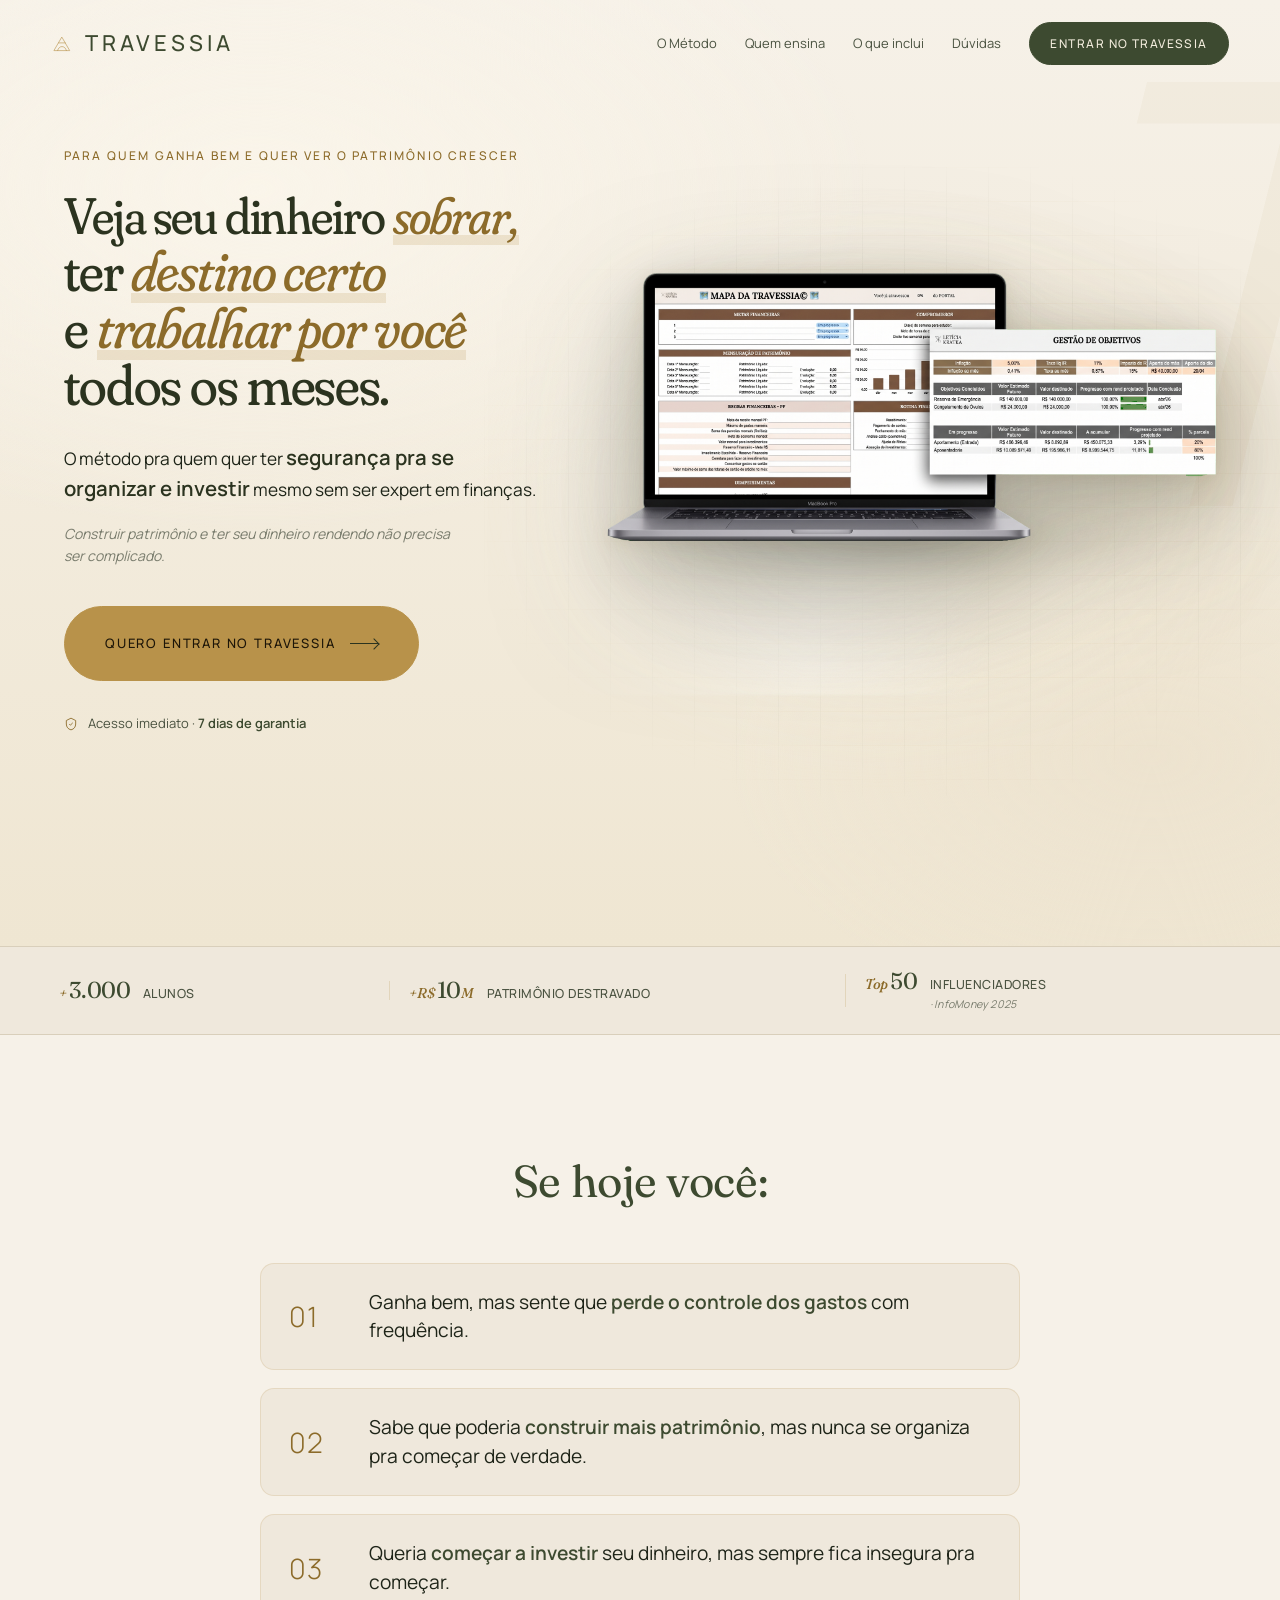
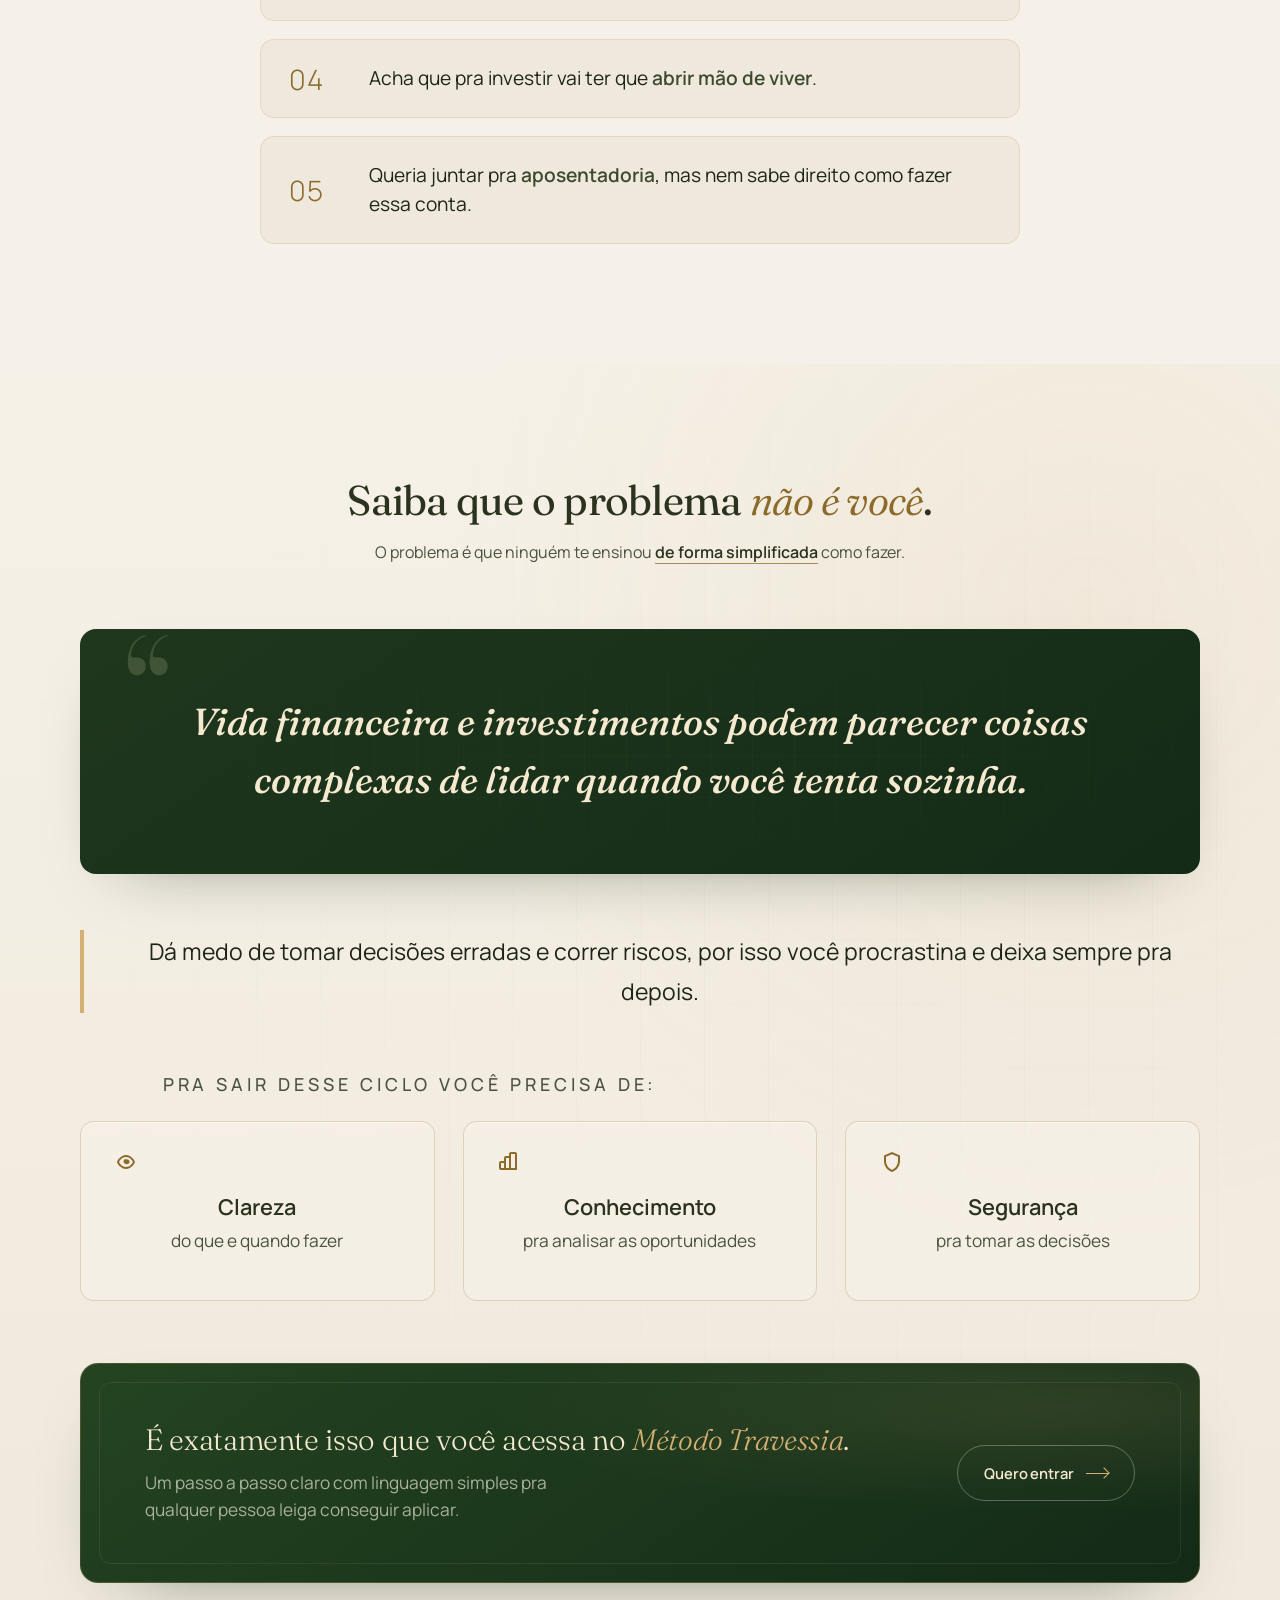
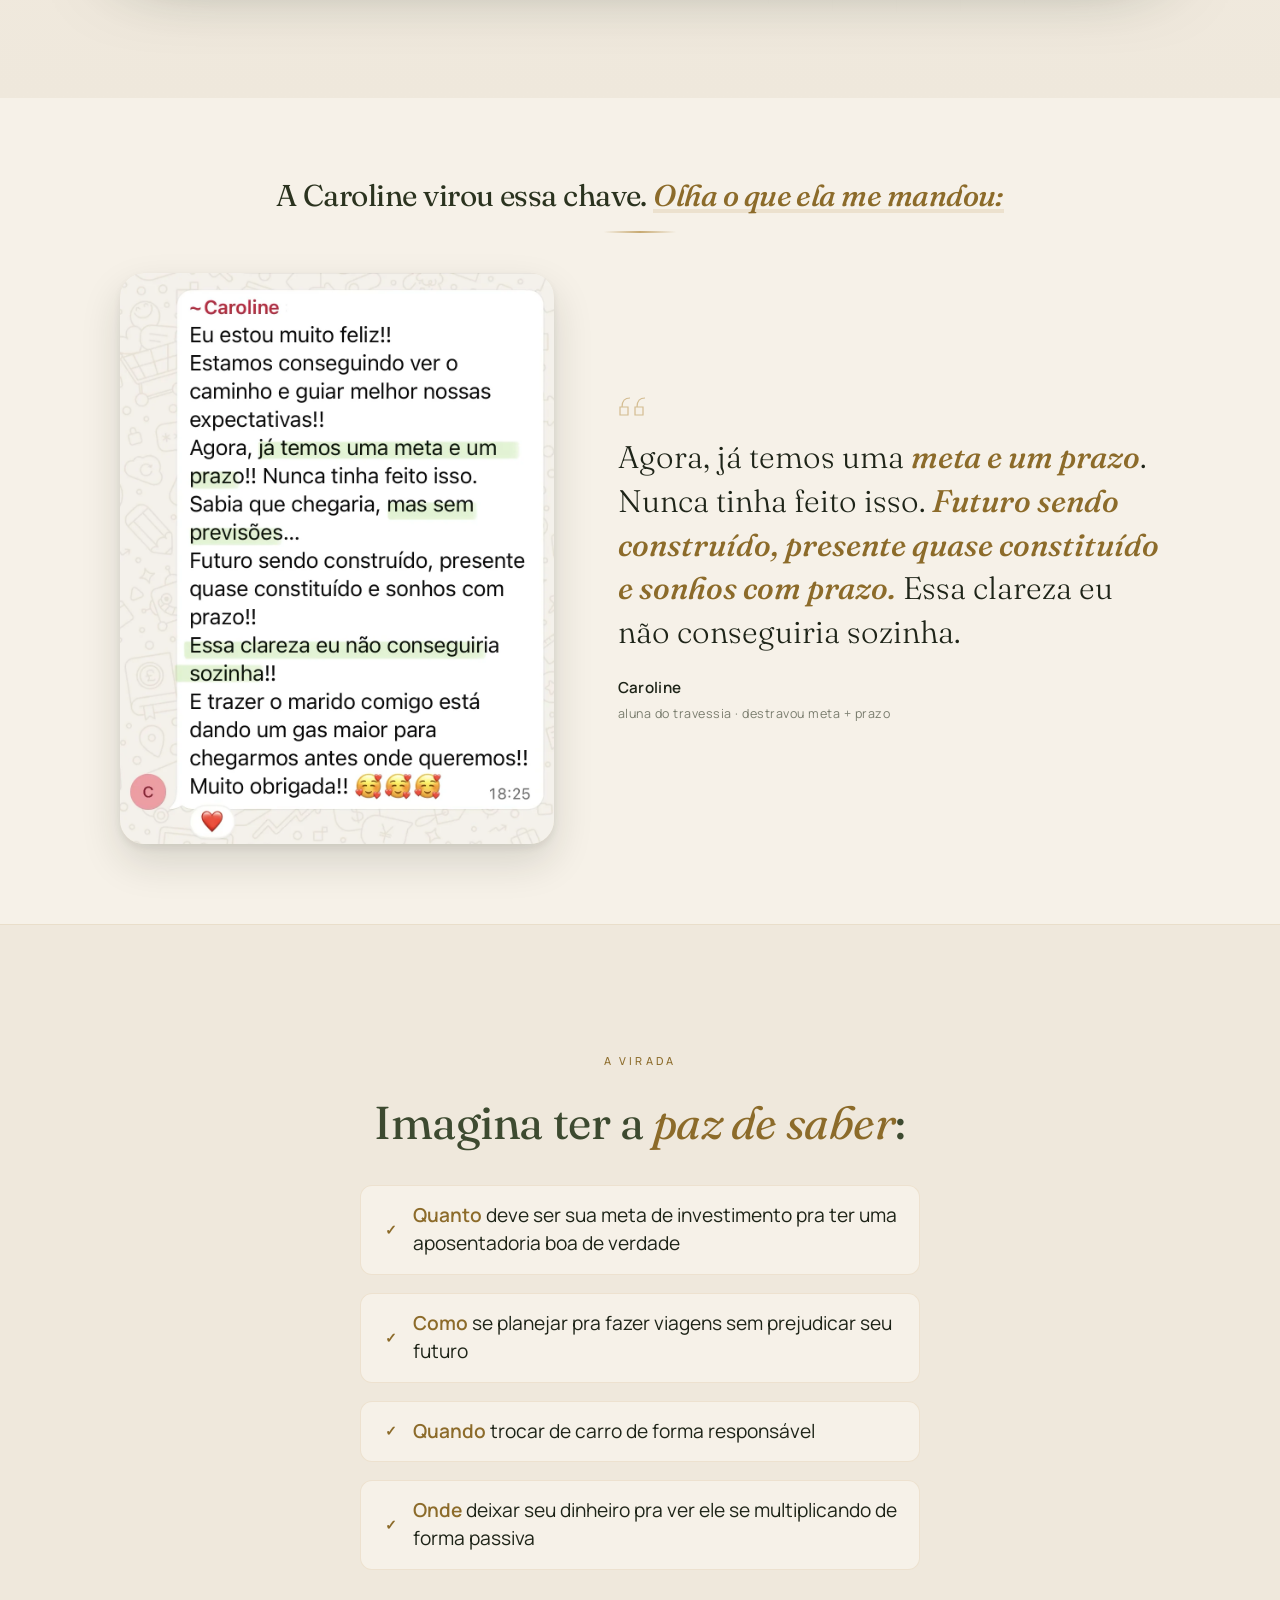
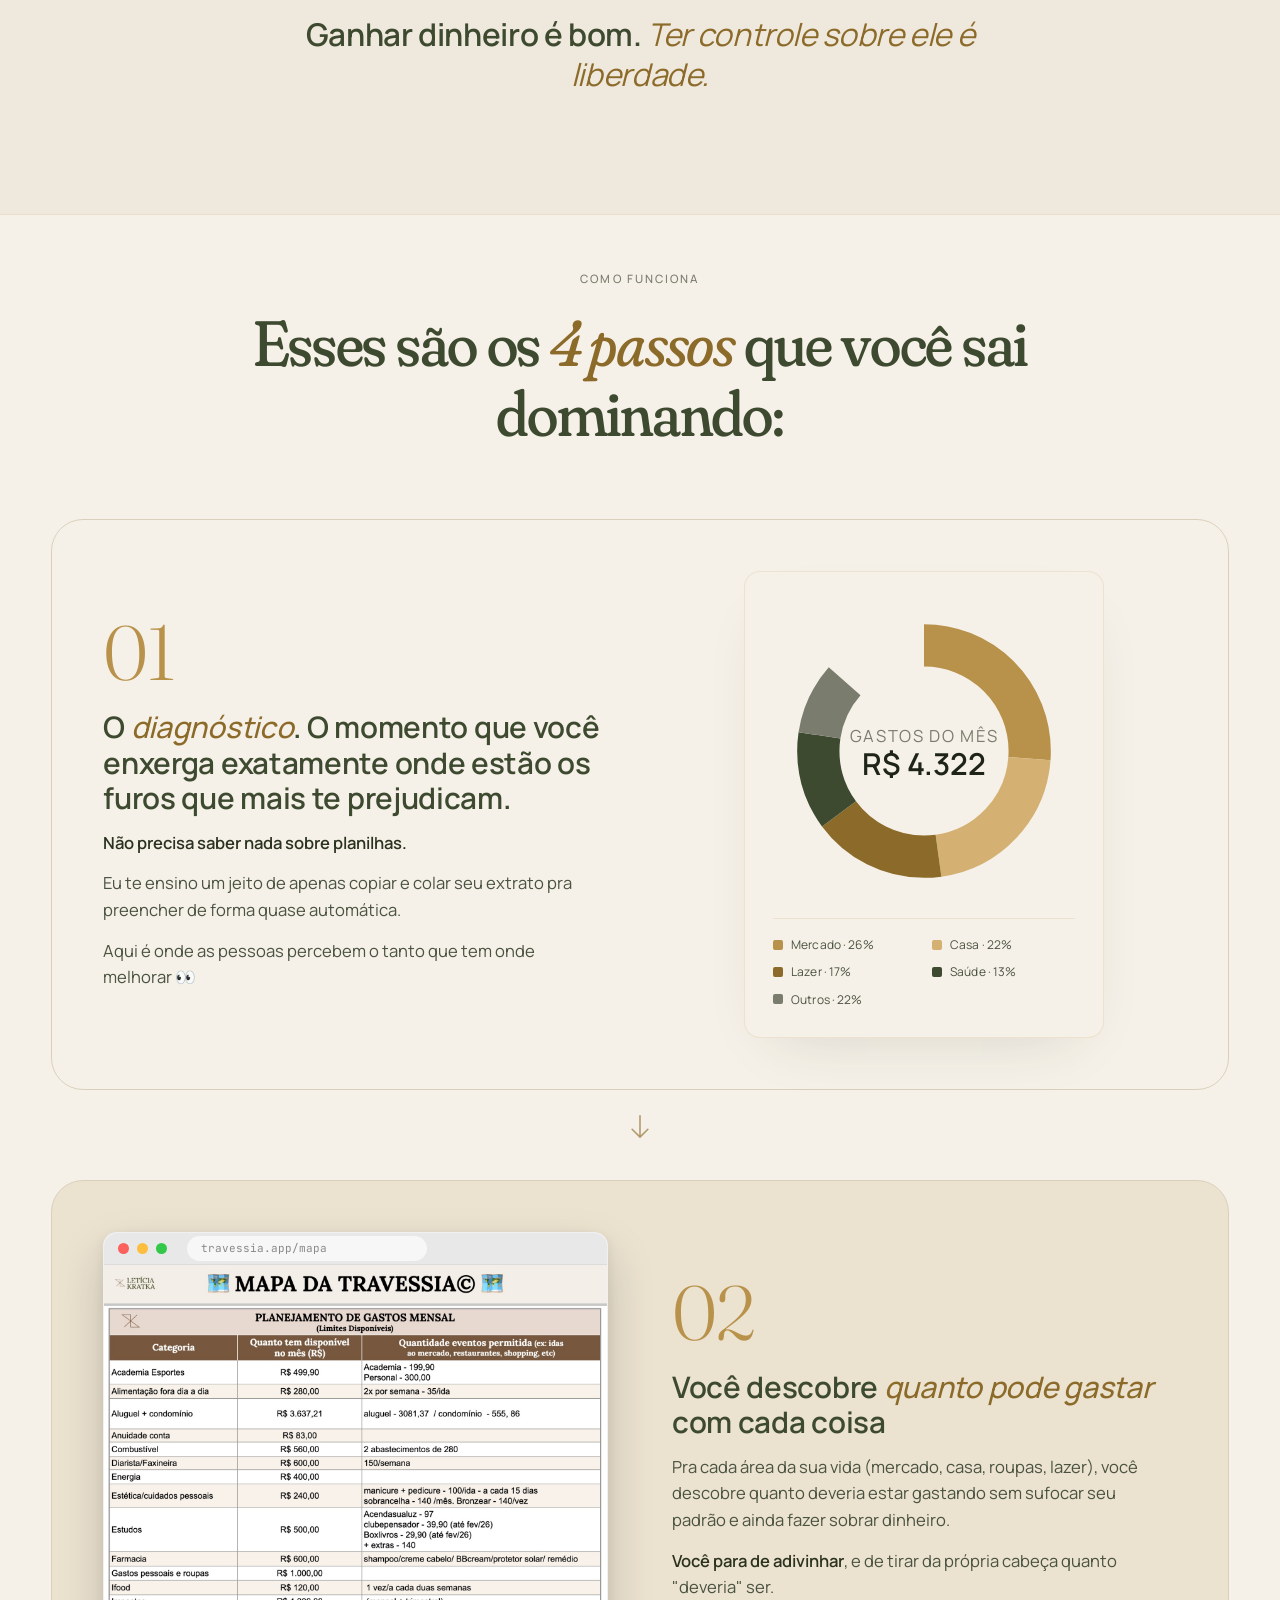
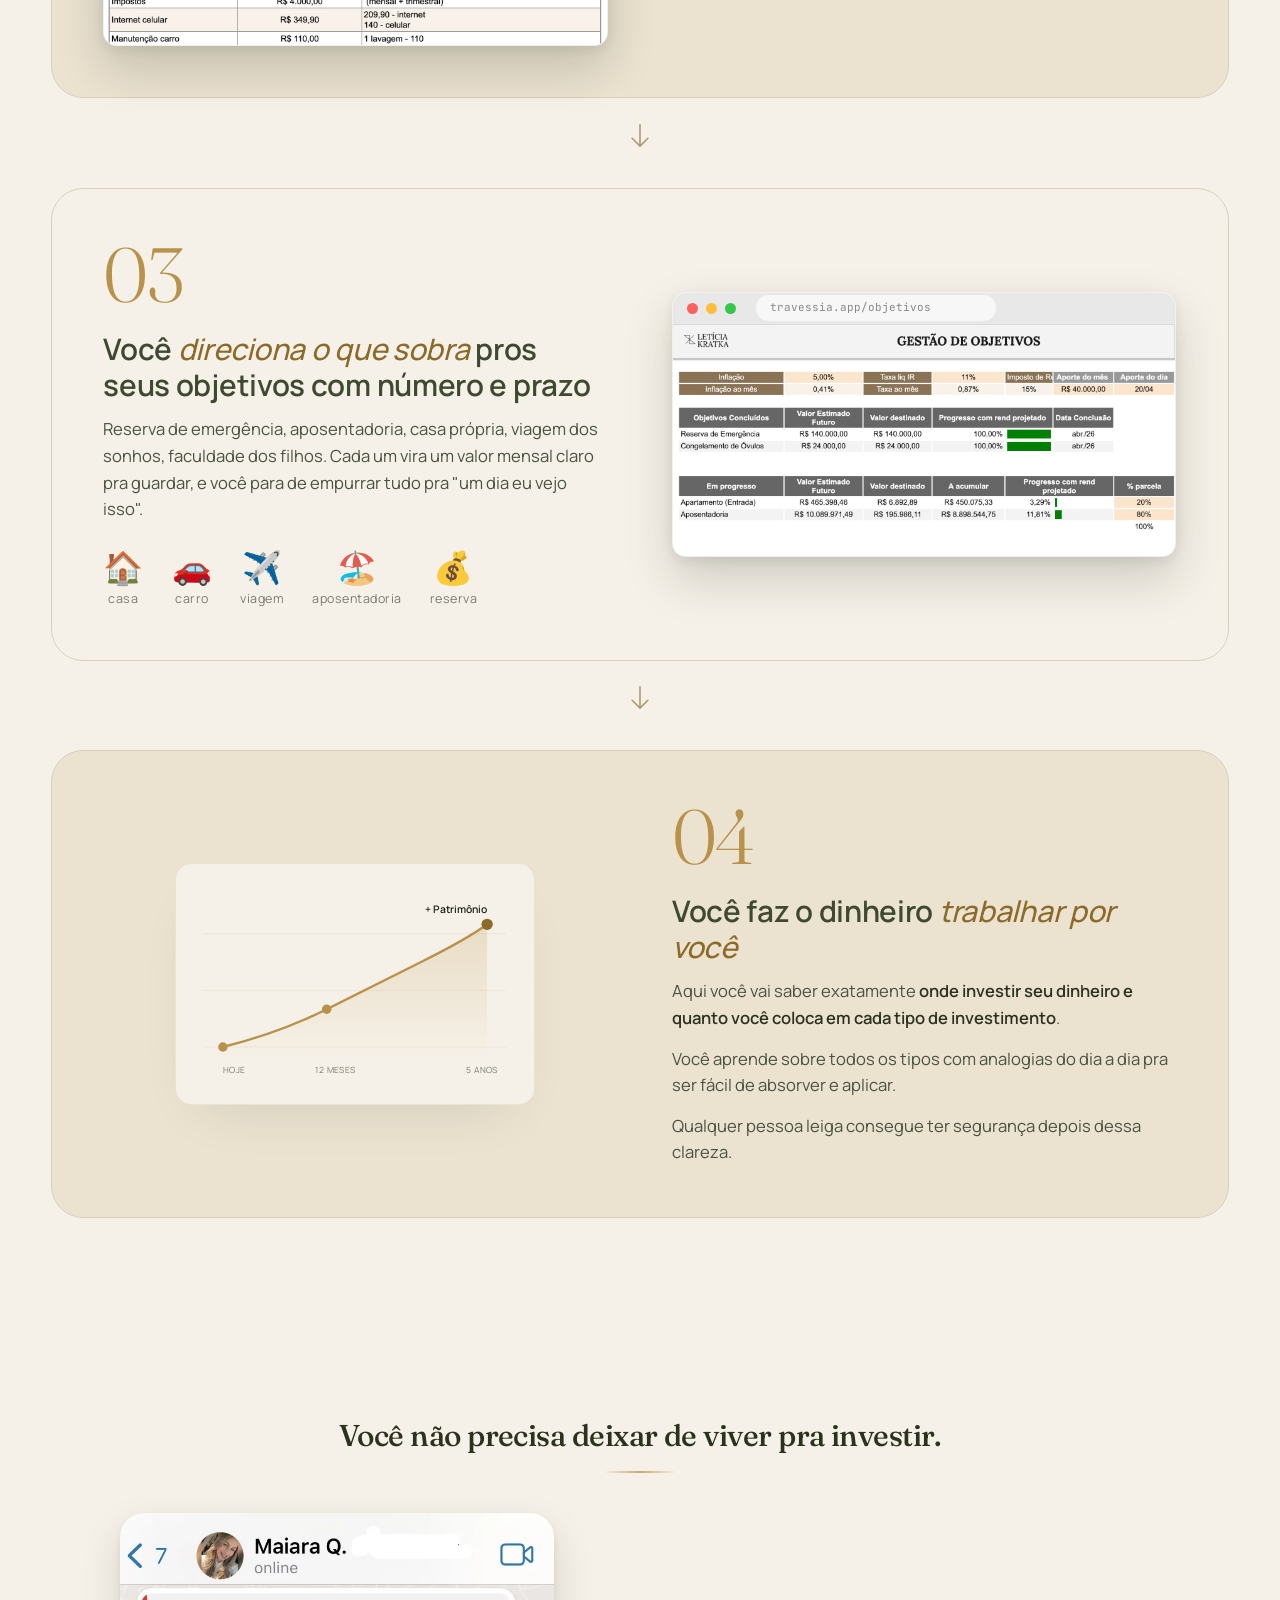
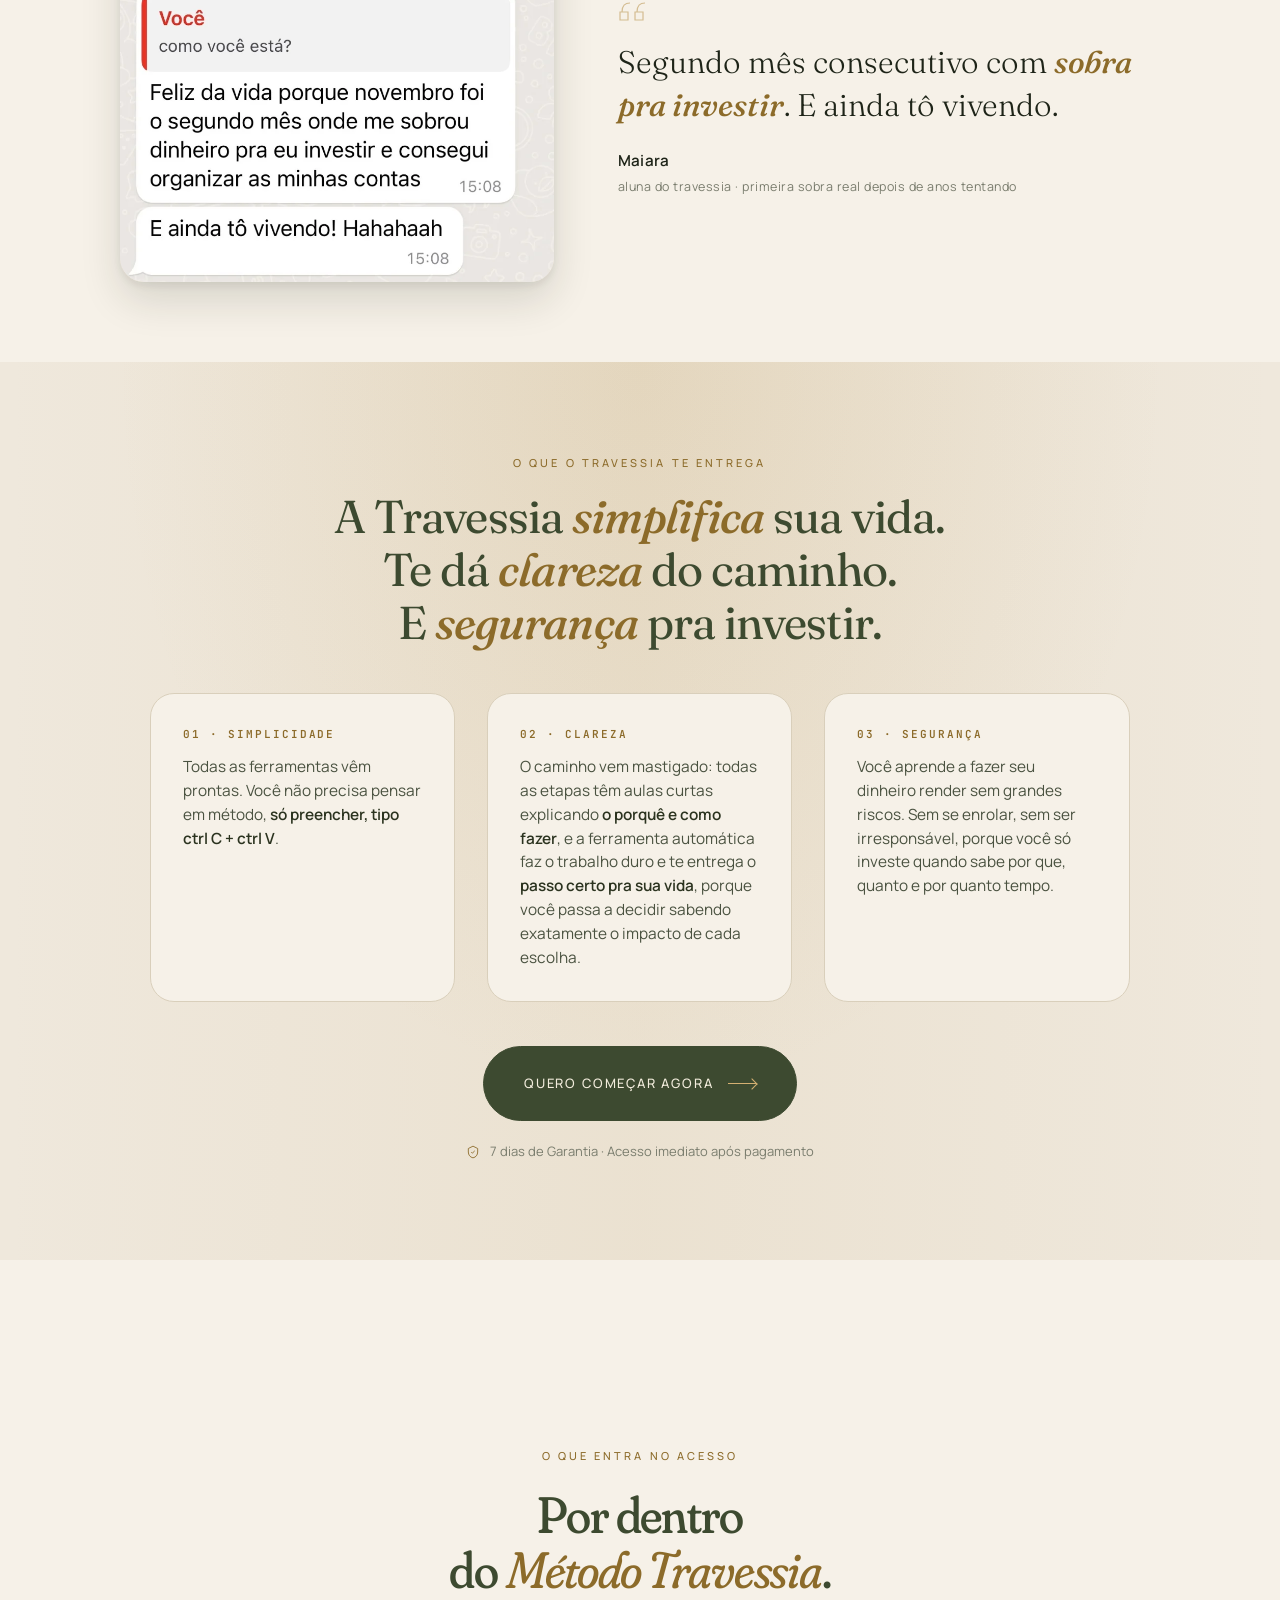
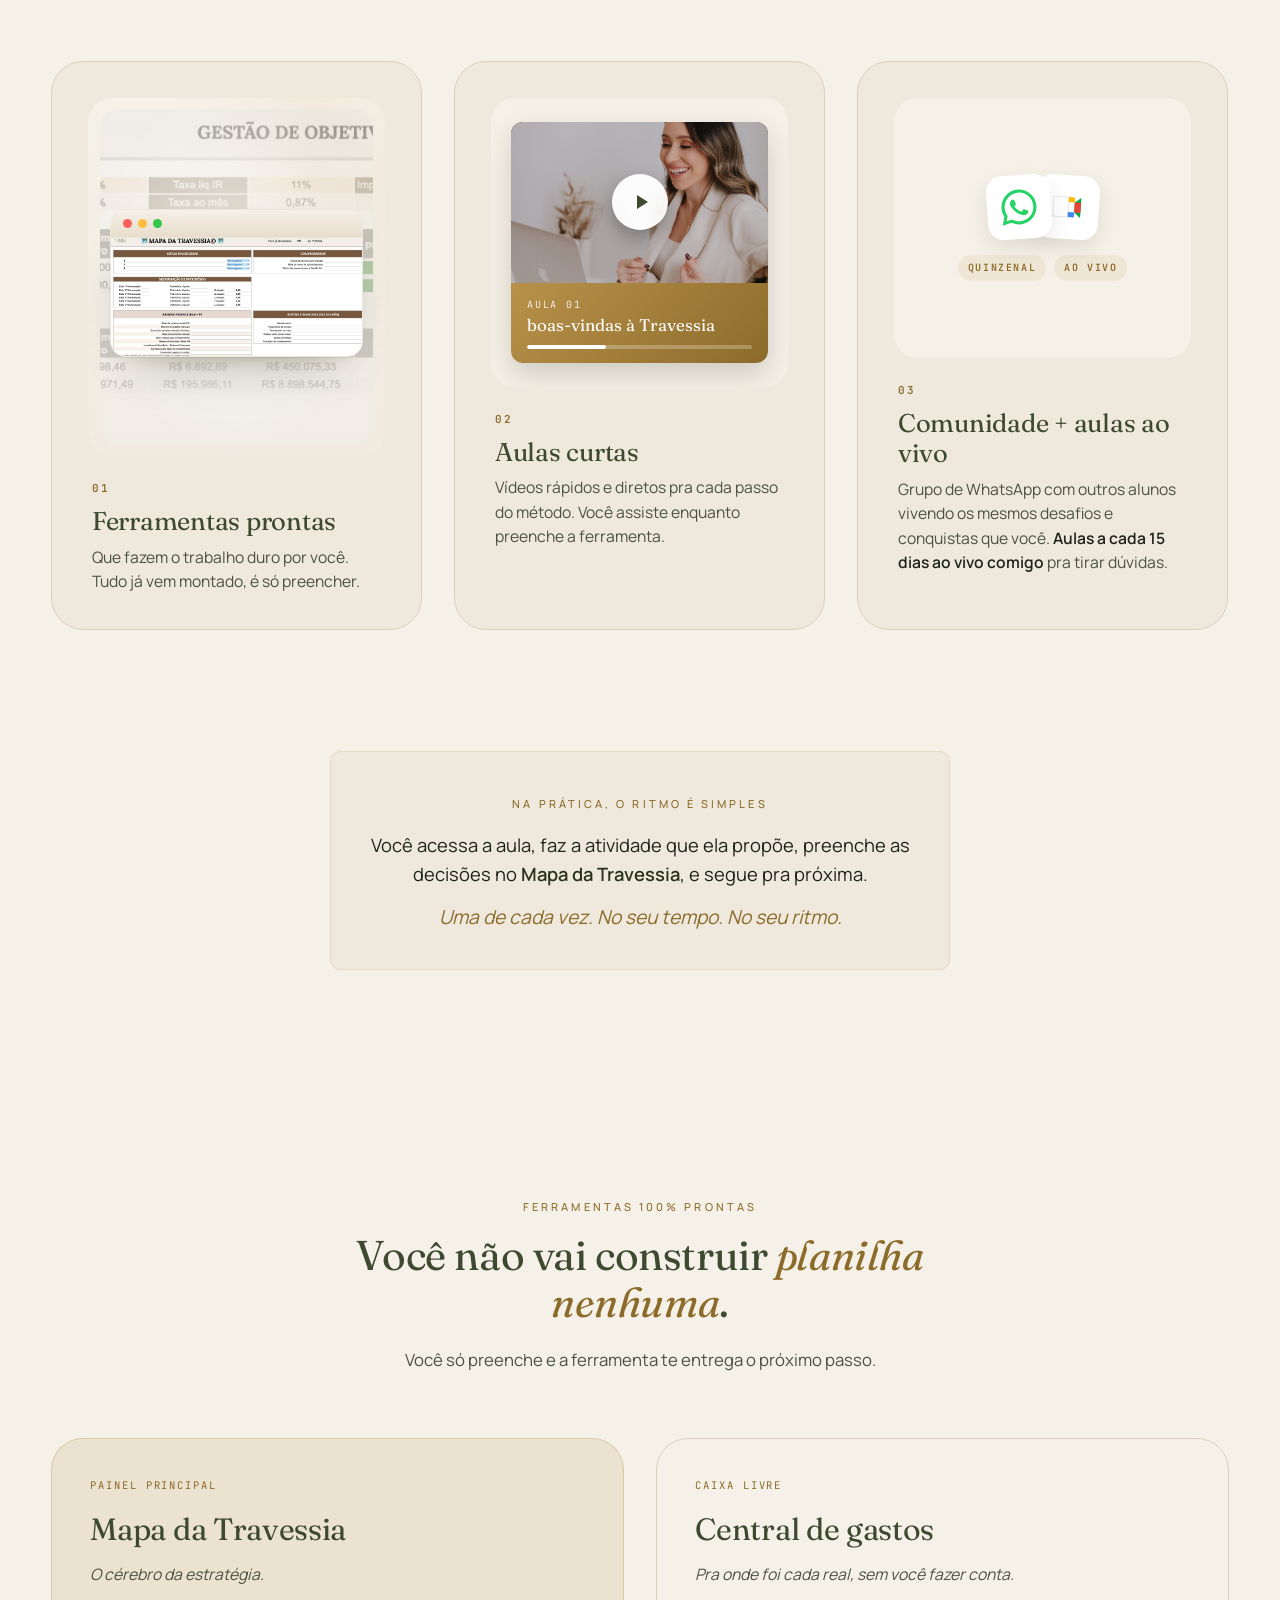
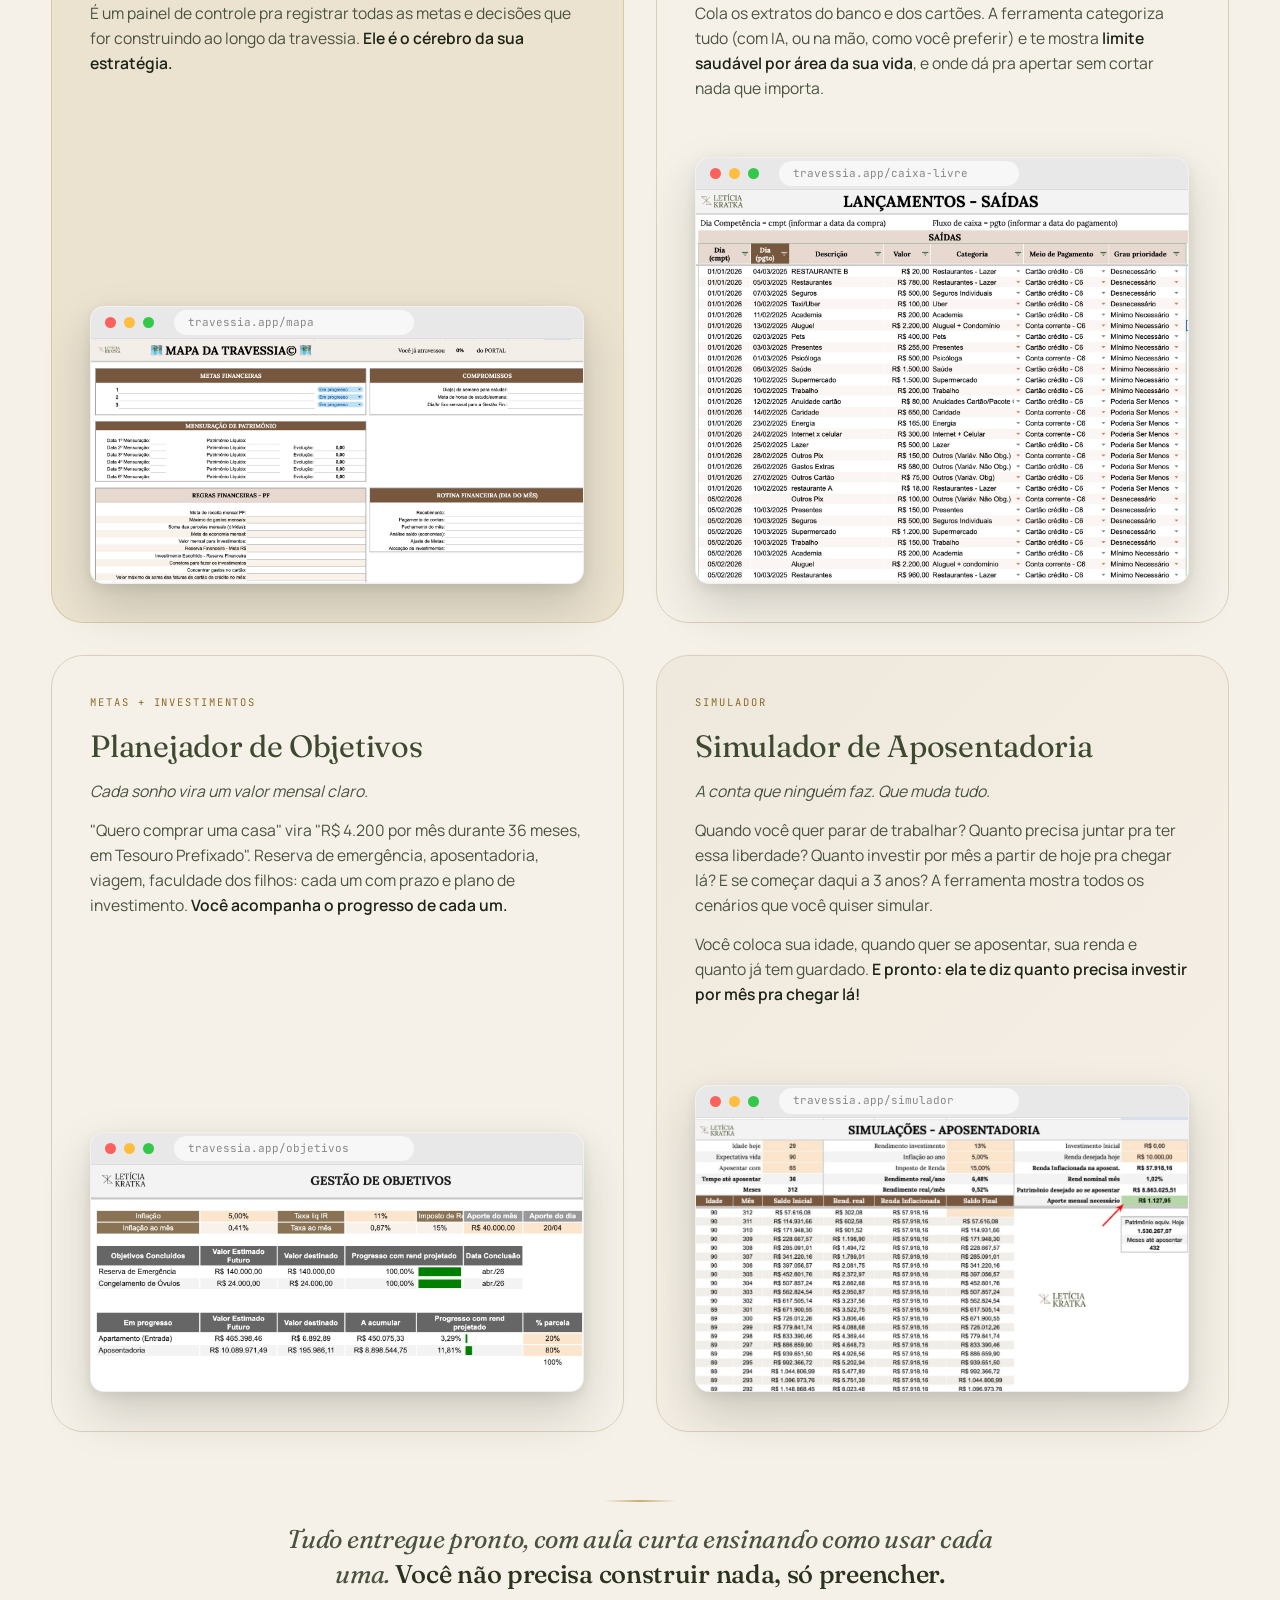
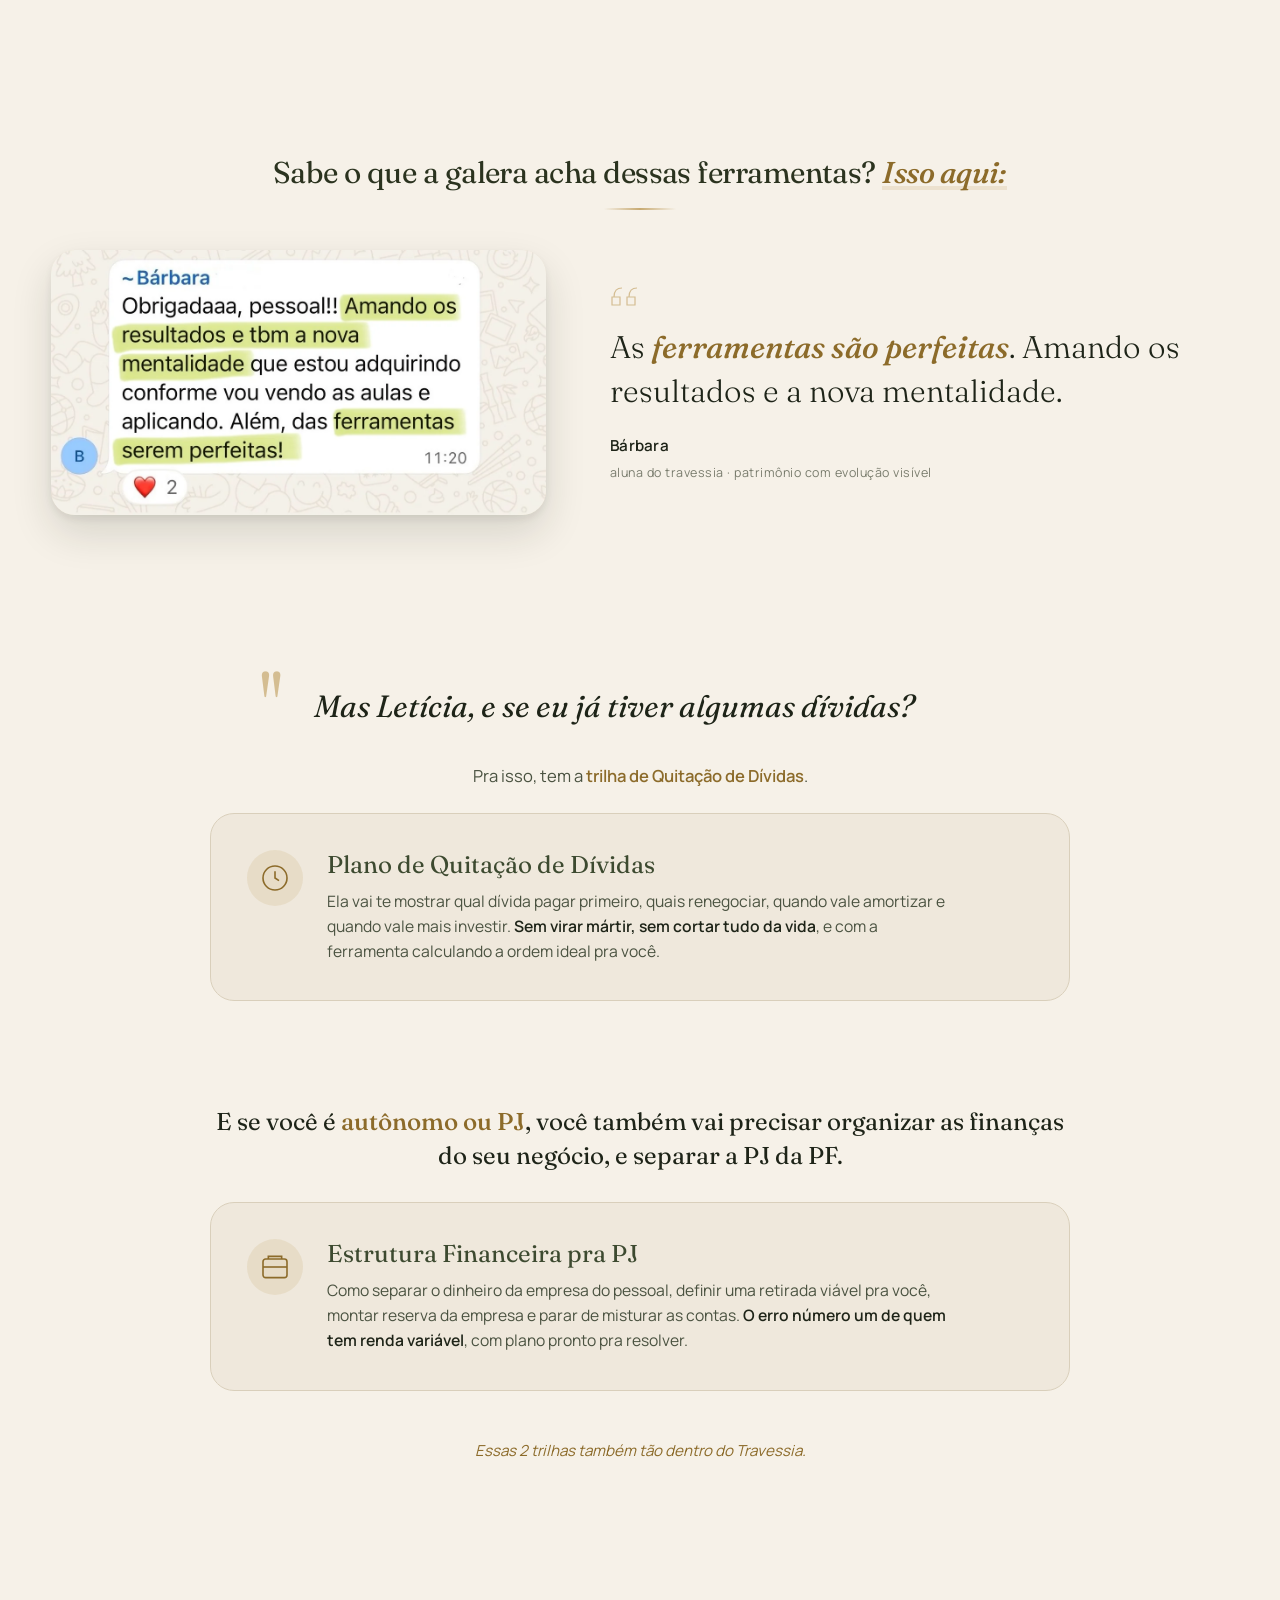
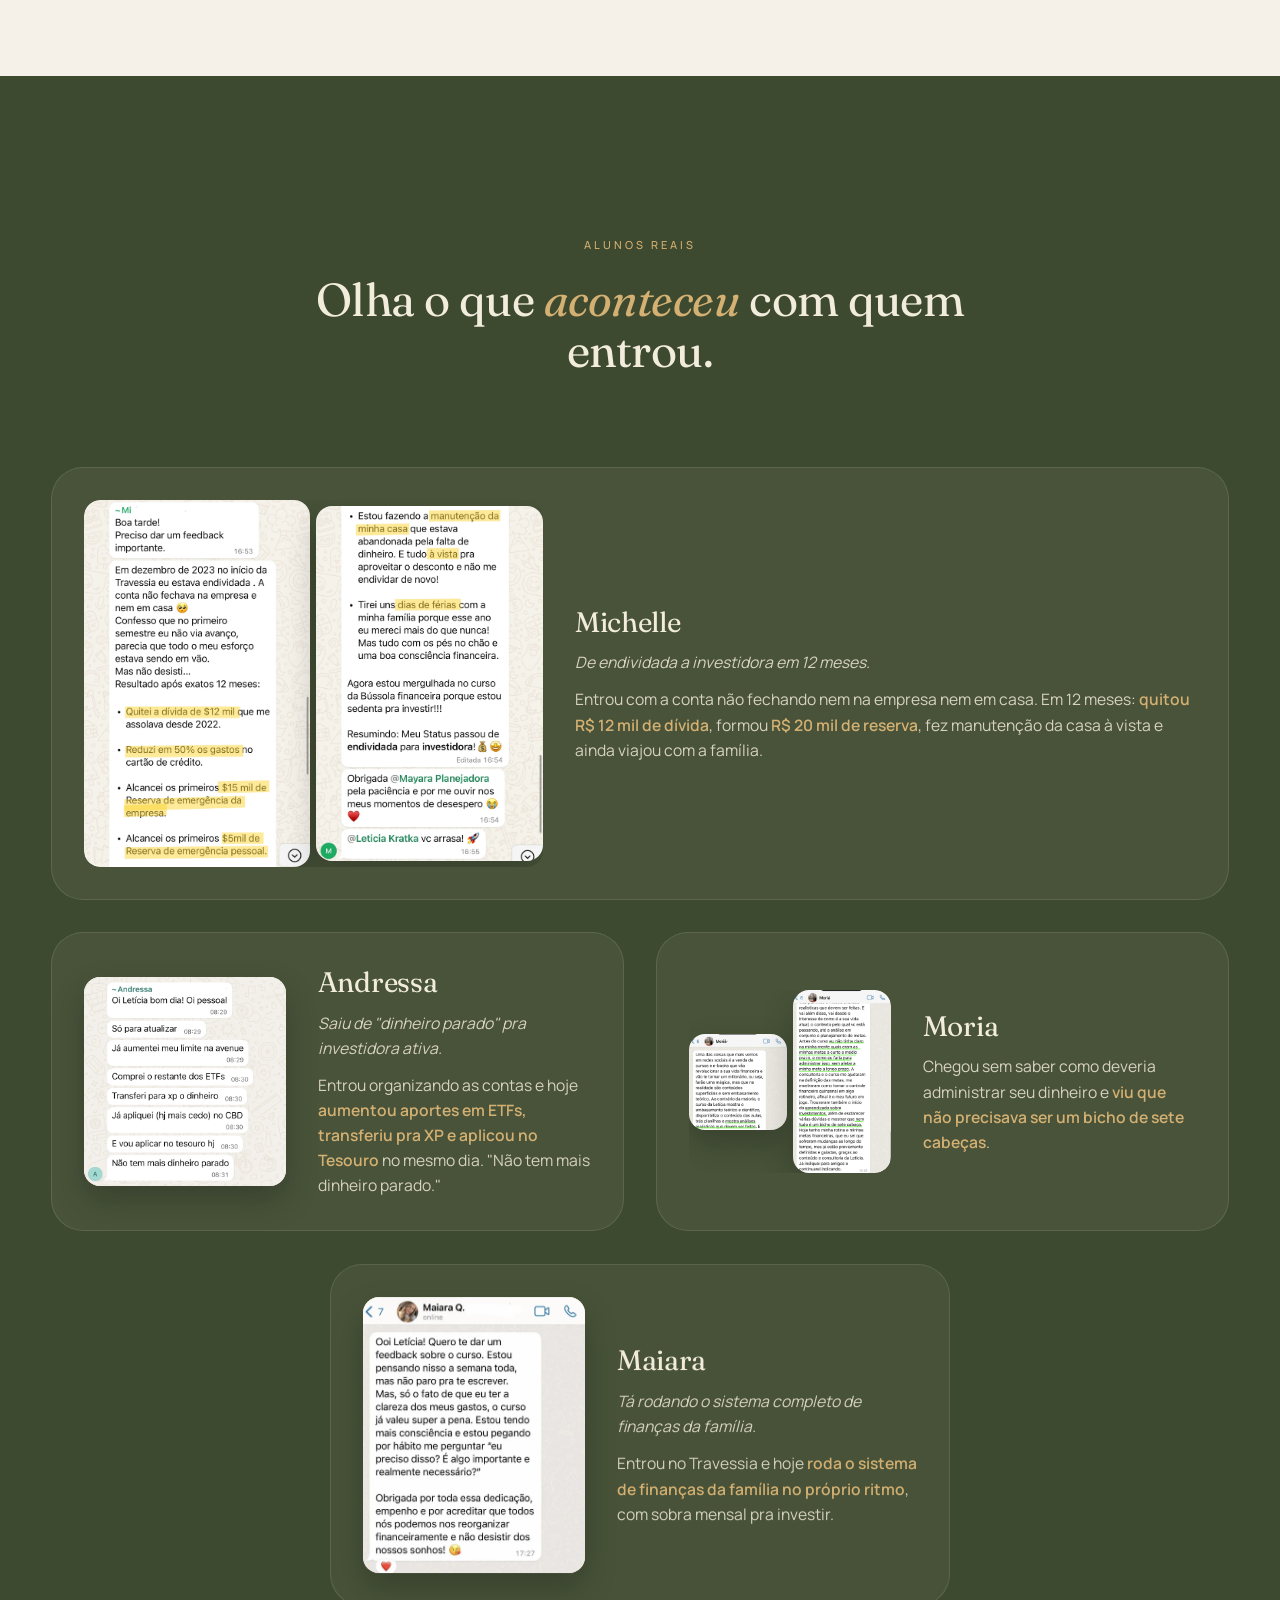
==== commit 670d359e: "Atualiza LP com refinamentos de copy e converte depoimentos para webp Co-Authored-By: Claude Opus 4." ====
--- a/index.html
+++ b/index.html
@@ -18,7 +18,7 @@
 <link rel="preload" href="vendor/gsap.min.js" as="script">
 <link rel="preload" href="vendor/ScrollTrigger.min.js" as="script">
 
-<link rel="stylesheet" href="styles.css?v=82" />
+<link rel="stylesheet" href="styles.css?v=106" />
 </head>
 <body>
 
@@ -57,64 +57,40 @@
       <span class="eyebrow hero__eyebrow">Para quem ganha bem e quer ver o patrimônio crescer</span>
 
       <h1 class="hero__title serif display-title">
-        <span class="hero__title-line hero__title-line--pressure">Seu patrimônio não cresce</span>
-        <span class="hero__title-line"><em>no ritmo da sua renda</em>.</span>
+        <span class="hero__title-line hero__title-line--pressure">Veja seu dinheiro <em>sobrar,</em></span>
+        <span class="hero__title-line">ter <em>destino certo</em></span>
+        <span class="hero__title-line hero__title-line--long">e <em>trabalhar por você</em> <span class="hero__title-tail">todos os meses.</span></span>
       </h1>
 
       <p class="hero__lede hero__lede--main">
-        Porque ninguém nunca te ensinou a <b>transformar renda em plano</b>.
+        O método pra quem quer ter <b>segurança pra se organizar e investir</b> mesmo sem ser expert em finanças.
       </p>
 
       <p class="hero__lede hero__lede--sub">
-        Você ganha bem. Tem alguma coisa guardada. Mas no fundo sente que devia estar <b>muito mais à frente</b> do que você está.
-      </p>
-
-      <p class="hero__lede hero__lede--sub hero__lede--accent">
-        Existe uma ordem que ninguém te ensinou: <em>enxergar, sobrar, dar nome, render</em>. E ela tem etapas claras.
+        Construir patrimônio e ter seu dinheiro rendendo <em>não precisa ser complicado</em>.
       </p>
 
       <div class="hero__ctas">
         <a href="#oferta" class="btn btn--gold btn--lg hero__cta-main">
-          <span class="btn__label">Quero ver pra onde meu dinheiro tá indo</span>
+          <span class="btn__label">Quero entrar no Travessia</span>
           <span class="btn__arrow"></span>
         </a>
         <div class="hero__cta-meta">
           <svg width="14" height="14" viewBox="0 0 24 24" fill="none" stroke="currentColor" stroke-width="1.5"><path d="M12 2 L4 6 V12 C4 17 7 21 12 22 C17 21 20 17 20 12 V6 Z"/><path d="M9 12 L11 14 L15 10"/></svg>
-          <span>Faça seu <b>diagnóstico em menos de 24 horas</b> · 7 dias de garantia</span>
+          <span>Acesso imediato · <b>7 dias de garantia</b></span>
         </div>
       </div>
 
     </div>
 
     <div class="hero__visual hero__visual--showcase">
+      <div class="hero__matrix-texture" aria-hidden="true"></div>
       <div class="hero-showcase">
 
         <!-- Notebook à esquerda · Mapa da Travessia -->
         <div class="hero-showcase__laptop">
-          <div class="hero-showcase__laptop-screen">
-            <img src="assets/Mapa travessia.jpeg" alt="Mapa da Travessia, painel principal do método" loading="eager" />
-          </div>
-          <div class="hero-showcase__laptop-base" aria-hidden="true"></div>
-        </div>
-
-        <!-- Celular ao centro · Saídas (foto com mão segurando) -->
-        <div class="hero-showcase__phone">
-          <img src="assets/celular saidas.jpeg" alt="Aplicativo do Travessia mostrando as saídas do mês" loading="eager" />
-        </div>
-
-        <!-- Janela Chrome à direita · Objetivos -->
-        <div class="hero-showcase__chrome">
-          <div class="hero-showcase__chrome-bar" aria-hidden="true">
-            <span class="hero-showcase__chrome-dot"></span>
-            <span class="hero-showcase__chrome-dot"></span>
-            <span class="hero-showcase__chrome-dot"></span>
-            <span class="hero-showcase__chrome-url">objetivos</span>
-          </div>
-          <div class="hero-showcase__chrome-screen">
-            <img src="assets/objetivos.jpeg" alt="Tela de Objetivos com metas e progresso" loading="eager" />
-          </div>
-        </div>
-
+          <img src="assets/hero2.png" alt="Mapa da Travessia, painel principal do método" loading="eager" />
+        </div>
       </div>
     </div>
   </div>
@@ -147,109 +123,68 @@
 </section>
 
 <!-- ================================================================
-     DOBRA 02 · A pergunta que falta antes de investir
-================================================================= -->
-<section class="dossie on-dark" id="diagnostico" data-screen-label="02 Render pra que">
-
-  <!-- ATO 1, Entrada (dark) -->
-  <div class="dossie__act dossie__act--entry">
-    <div class="wrap">
-      <p class="dossie__overline mono reveal">Olha só uma coisa</p>
-      <h2 class="dossie__headline serif reveal">
-        A maioria que chega aqui quer a mesma coisa: <em>fazer o dinheiro render</em>.
-      </h2>
-      <p class="dossie__hook serif reveal">
-        Saber onde investir. Multiplicar o patrimônio. Parar de ver a poupança comendo o seu dinheiro pela inflação. Parar de seguir palpite de gerente. <em>Faz total sentido querer isso. E dá.</em> Mas tem uma pergunta antes que <strong>ninguém te fez</strong>.
+     DOBRA 02 · Se hoje você (identificação)
+================================================================= -->
+<section class="se-hoje" id="diagnostico" data-screen-label="02 Se hoje voce">
+  <div class="wrap se-hoje__inner reveal">
+    <h2 class="serif se-hoje__title">Se hoje você:</h2>
+    <ol class="se-hoje__lista">
+      <li>
+        <span class="se-hoje__num">01</span>
+        <p>Ganha bem, mas sente que <strong>perde o controle dos gastos</strong> com frequência.</p>
+      </li>
+      <li>
+        <span class="se-hoje__num">02</span>
+        <p>Sabe que poderia <strong>construir mais patrimônio</strong>, mas nunca se organiza pra começar de verdade.</p>
+      </li>
+      <li>
+        <span class="se-hoje__num">03</span>
+        <p>Queria <strong>começar a investir</strong> seu dinheiro, mas sempre fica insegura pra começar.</p>
+      </li>
+      <li>
+        <span class="se-hoje__num">04</span>
+        <p>Acha que pra investir vai ter que <strong>abrir mão de viver</strong>.</p>
+      </li>
+      <li>
+        <span class="se-hoje__num">05</span>
+        <p>Queria juntar pra <strong>aposentadoria</strong>, mas nem sabe direito como fazer essa conta.</p>
+      </li>
+    </ol>
+  </div>
+</section>
+
+<!-- ================================================================
+     DOBRA 03 · O problema não é você
+================================================================= -->
+<section class="virada" id="raiz" data-screen-label="03 Raiz">
+  <div class="wrap virada__inner reveal">
+
+    <h2 class="serif virada__title">
+      Saiba que o problema <em>não é você</em>.
+    </h2>
+
+    <div class="virada__body">
+      <p class="virada__intro">O problema é que ninguém te ensinou <strong>de forma simplificada</strong> como fazer.</p>
+
+      <p class="virada__principio">
+        <em>Vida financeira e investimentos podem parecer coisas complexas de lidar quando você tenta sozinha.</em>
       </p>
-    </div>
-  </div>
-
-  <!-- ATO 2, Registro (cream page) -->
-  <div class="dossie__act dossie__act--ledger">
-    <div class="wrap">
-
-      <div class="dossie__problema reveal">
-        <h3 class="dossie__problema-title dossie__problema-title--pergunta">
-          <em>Render pra quê?</em>
-        </h3>
-
-        <p class="dossie__problema-lead">
-          Render quanto? Em quanto tempo? Pra qual objetivo da sua vida?
-        </p>
-
-        <p class="dossie__problema-detail">
-          Sem essa resposta, você até consegue investir. Mas não consegue saber se tá fazendo o melhor.
-        </p>
-
-        <p class="dossie__problema-question">Aí você fica:</p>
-
-        <ul class="dossie__sintomas">
-          <li>Com aquela dúvida: <em>"será que tô investindo certo?"</em></li>
-          <li>Aí paralisa: <em>"pesquiso faz tempo, mas nunca me sinto pronta pra começar"</em></li>
-          <li>Ou senta pra investir e <strong>não sabe qual investimento serve pra cada objetivo</strong>: cirurgia estética, aposentadoria, trocar de carro, comprar casa, viajar, tudo vai pro mesmo balaio</li>
-          <li>Ou olha o mês fechando e percebe que <strong>gastou mais do que gostaria</strong>, e nem saberia dizer onde escapou</li>
-          <li>Ou pior: descobre depois que <strong>misturou tudo</strong>, colocou dinheiro de curto prazo num investimento de longo prazo, e o rendimento foi medíocre porque o investimento tava errado pro objetivo</li>
+
+      <p class="virada__fear">Dá medo de tomar decisões erradas e correr riscos, por isso você procrastina e deixa sempre pra depois.</p>
+
+      <div class="virada__ciclo">
+        <p class="virada__ciclo-lead">Pra sair desse ciclo você precisa de:</p>
+        <ul>
+          <li><strong>Clareza</strong> do que e quando fazer</li>
+          <li><strong>Conhecimento</strong> pra analisar as oportunidades</li>
+          <li><strong>Segurança</strong> pra tomar as decisões</li>
         </ul>
-
-        <div class="dossie__problema-callout">
-          <p class="dossie__problema-callout-punch">
-            <em>Investir sem saber pra quê é o que te mantém travado.</em>
-          </p>
-          <p class="dossie__problema-callout-detail">
-            Não é falta de informação sobre investimento. É <strong>falta de critério</strong>.
-          </p>
-        </div>
-      </div>
-
-    </div>
-  </div>
-</section>
-
-<!-- ================================================================
-     DOBRA 03 · O sintoma de fundo
-================================================================= -->
-<section class="virada" data-screen-label="03 Sintoma de fundo">
-  <div class="wrap virada__inner reveal">
-
-    <span class="eyebrow virada__eyebrow">O que tá por trás</span>
-
-    <h2 class="serif virada__title">
-      Quando a gente cava esse "render pra quê?", <em>aparece uma coisa mais profunda</em>.
-    </h2>
-
-    <div class="virada__body">
-      <p>Você ganha bem. R$ 7 mil. R$ 12 mil. R$ 30 mil por mês. Paga tudo em dia. Tem alguma coisa guardada. <strong>E ainda assim sente que devia estar muito mais à frente do que está.</strong></p>
-
-      <div class="virada__checklist">
-        <p class="virada__checklist-lead">Você se reconhece em alguma dessas?</p>
-        <ul>
-          <li>Você sente que <strong>não tá fazendo o melhor</strong> com o dinheiro que ganha</li>
-          <li>Você sente que <strong>seu dinheiro não tá indo pra onde devia</strong></li>
-          <li>Você se sente <strong>insegura/inseguro pra decidir</strong> com dinheiro</li>
-        </ul>
-        <p class="virada__checklist-close"><em>Se sim, segue lendo. É exatamente disso que a gente vai falar.</em></p>
-      </div>
-
-      <div class="virada__quotes">
-        <blockquote>"<em>Ganho bem, mas tenho a sensação que o dinheiro evapora.</em>"</blockquote>
-        <blockquote>"<em>Tive aumentos seguidos, mas continuo sempre na mesma.</em>"</blockquote>
-        <blockquote>"<em>Recebendo o dobro do que recebia antes, e sinto que guardo o mesmo tanto.</em>"</blockquote>
-      </div>
-
-      <p class="virada__principio">
-        <em>Seu patrimônio não cresce no ritmo da sua renda.</em>
-      </p>
-
-      <p>Cada vez que sua renda sobe, seu padrão de vida sobe junto. Tem alguma coisa guardada, mas é <strong>pouco pra quem ganha o que você ganha</strong>. Você sabe disso. Você não faz isso de propósito.</p>
-
-      <p>Só nunca parou pra decidir, com clareza, o que aquele dinheiro tinha que construir.</p>
-
-      <p>Daí se compara com gente que ganha menos e parece estar mais à frente. Tenta planilha, abandona em 15 dias. Tenta app, ele vira enfeite no celular. Faz curso de finanças, segue conteúdo, mas nada vira prática.</p>
-
-      <p>E o ciclo continua. <strong>Ganha mais, gasta mais, padrão sobe junto, patrimônio fica pra trás.</strong></p>
+      </div>
 
       <blockquote class="virada__close">
-        <em>É isso. Vida financeira travada.</em>
+        <span class="virada__close-main">É exatamente isso que você acessa no <em>Método Travessia</em>.</span>
+        <span class="virada__close-sub">Um passo a passo claro com linguagem simples pra qualquer pessoa leiga conseguir aplicar.</span>
+        <a href="#oferta" class="virada__close-cta">Quero entrar <span class="btn__arrow"></span></a>
       </blockquote>
     </div>
 
@@ -257,26 +192,26 @@
 </section>
 
 <!-- ================================================================
-     DOBRA 04 · Depoimento âncora · Adrielly
+     DOBRA 04 · Depoimento âncora · Caroline Quass
 ================================================================= -->
 <section class="proof-anchor proof-anchor--with-image">
   <div class="wrap proof-anchor__inner reveal">
     <p class="proof-anchor__intro">
-      A Adrielly virou essa chave. <em>Olha o que ela me mandou:</em>
+      A Caroline virou essa chave. <em>Olha o que ela me mandou:</em>
     </p>
     <figure class="proof-anchor__quote proof-anchor__quote--with-image">
       <div class="proof-anchor__image">
-        <img src="assets/depoimentos/adrielly-3.jpg" alt="Print do depoimento da Adrielly contando sobre a clareza com as contas" loading="lazy" />
+        <img src="assets/depoimentos/caroline-quass.webp" alt="Print do depoimento da Caroline Quass sobre meta, prazo e clareza" loading="lazy" />
       </div>
       <div class="proof-anchor__text">
         <svg class="proof-anchor__mark" width="32" height="24" viewBox="0 0 32 24" fill="none" aria-hidden="true">
           <path d="M4 14 C4 8 7 5 12 5 M4 14 L10 14 L10 22 L2 22 L2 14 Z" stroke="currentColor" stroke-width="1.2"/>
           <path d="M19 14 C19 8 22 5 27 5 M19 14 L25 14 L25 22 L17 22 L17 14 Z" stroke="currentColor" stroke-width="1.2"/>
         </svg>
-        <blockquote><strong>A clareza que tivemos das nossas contas mudou tudo.</strong> Finalizamos o controle de gastos, fizemos os cortes e iniciamos a reserva de emergência no mesmo mês.</blockquote>
+        <blockquote>Agora, já temos uma <strong>meta e um prazo</strong>. Nunca tinha feito isso. <strong>Futuro sendo construído, presente quase constituído e sonhos com prazo.</strong> Essa clareza eu não conseguiria sozinha.</blockquote>
         <figcaption>
-          <span class="proof-anchor__name">Adrielly</span>
-          <span class="proof-anchor__ctx">aluna do Travessia</span>
+          <span class="proof-anchor__name">Caroline</span>
+          <span class="proof-anchor__ctx">aluna do Travessia · destravou meta + prazo</span>
         </figcaption>
       </div>
     </figure>
@@ -284,77 +219,38 @@
 </section>
 
 <!-- ================================================================
-     DOBRA 05 · Big Idea (O problema real)
-================================================================= -->
-<section class="bigidea" data-screen-label="05 Big Idea">
+     DOBRA 05 · Imagina ter a paz de saber
+================================================================= -->
+<section class="bigidea" data-screen-label="05 Paz de saber">
   <div class="wrap bigidea__inner reveal">
-    <span class="eyebrow">O que ninguém te disse</span>
+    <span class="eyebrow">A virada</span>
 
     <h2 class="serif bigidea__title">
-      Não é falta de renda.<br>
-      Não é falta de disciplina.<br>
-      <span class="bigidea__title-soft">Não é falta de informação sobre investimento.</span>
+      Imagina ter a <em>paz de saber</em>:
     </h2>
 
-    <p class="bigidea__punch">
-      <em>É falta de uma ordem que transforme o que você quer em números, prazos e etapas claras.</em>
+    <ul class="bigidea__lista">
+      <li><strong>Quanto</strong> deve ser sua meta de investimento pra ter uma aposentadoria boa de verdade</li>
+      <li><strong>Como</strong> se planejar pra fazer viagens sem prejudicar seu futuro</li>
+      <li><strong>Quando</strong> trocar de carro de forma responsável</li>
+      <li><strong>Onde</strong> deixar seu dinheiro pra ver ele se multiplicando de forma passiva</li>
+    </ul>
+
+    <p class="bigidea__close">
+      Ganhar dinheiro é bom. <em>Ter controle sobre ele é liberdade.</em>
     </p>
-
-    <div class="bigidea__body">
-      <p>Sem isso, qualquer decisão financeira vira dúvida. Você pensa em viajar e não sabe se pode. Pensa em trocar de carro e não sabe se compromete o resto. Pensa na aposentadoria e não faz ideia de quando consegue. Pensa em investir e não sabe pra qual objetivo aquele dinheiro tá indo.</p>
-
-      <p class="bigidea__close">Não é uma decisão. <strong>São centenas, todo mês.</strong> Sem critério, isso desgasta. Cansa.</p>
-    </div>
-  </div>
-</section>
-
-<!-- ================================================================
-     DOBRA 06 · Existe uma ordem
-================================================================= -->
-<section class="ordem" data-screen-label="06 Existe uma ordem">
-  <div class="wrap ordem__inner reveal">
-    <span class="eyebrow">A trilha</span>
-
-    <h2 class="serif ordem__title">
-      Existe uma ordem. <em>E ela tem etapas claras.</em>
-    </h2>
-
-    <p class="ordem__sequence">
-      Primeiro você <strong>enxerga</strong> pra onde o dinheiro tá indo. Depois faz <strong>sobrar</strong>. Aí dá <strong>nome</strong> pra cada parte da sobra. Só então faz <strong>render</strong>.
-    </p>
-
-    <div class="ordem__body">
-      <p>Cada etapa precisa da anterior pra acontecer. Não dá pra investir bem antes de saber pra quê. Não dá pra saber pra quê antes de ter o dinheiro nomeado pelos seus objetivos. Não dá pra ter sobra antes de enxergar onde ela tá vazando.</p>
-
-      <p>A planilha não é o método. <strong>A planilha é uma das ferramentas.</strong> O que faz tudo funcionar é o método em volta dela.</p>
-    </div>
-
-    <div class="ordem__inversao">
-      <p class="ordem__inversao-lead">Quando você inverte essa ordem:</p>
-      <ul>
-        <li>investe antes de entender pra que tá investindo</li>
-        <li>define metas sem saber se cabem na sua vida</li>
-        <li>tenta economizar sem saber de onde tirar</li>
-      </ul>
-      <p class="ordem__inversao-result">O resultado é sempre o mesmo: <strong>ou frustração, ou lentidão</strong>.</p>
-    </div>
-
-    <p class="ordem__close">
-      Porque não é sobre fazer mais. <em>É sobre fazer na sequência certa.</em>
-    </p>
-  </div>
-</section>
-
-<!-- ================================================================
-     DOBRA 04 · A Jornada dos 3 Destraves (Scroll-driven)
+  </div>
+</section>
+
+<!-- ================================================================
+     DOBRA 07 · A Jornada dos 4 passos (Scroll-driven)
 ================================================================= -->
 <section class="metodo" id="metodo" data-screen-label="04 Metodo">
   <div class="wrap metodo__inner reveal">
 
     <header class="metodo__head">
       <span class="metodo__eyebrow">Como funciona</span>
-      <h2 class="metodo__title display-title">Dentro da Travessia tem uma <em>trilha</em> que você segue do começo ao fim.<br>Quando você segue, o dinheiro <em>começa a se comportar</em>.</h2>
-      <p class="metodo__lede">São quatro passos. Cada um destrava o próximo.</p>
+      <h2 class="metodo__title display-title">Esses são os <em>4 passos</em> que você sai dominando:</h2>
     </header>
 
     <ol class="metodo__steps reveal-stagger">
@@ -362,8 +258,41 @@
       <li class="metodo__step" data-step="01">
         <div class="metodo__step-text">
           <div class="metodo__step-num">01</div>
-          <h3 class="metodo__step-title">O <em>diagnóstico</em>: você enxerga pra onde o seu dinheiro tá indo.</h3>
-          <p class="metodo__step-desc">Você cola seus extratos e categoriza na ferramenta. Em uma tela só, você vê onde cada real foi parar, sem achismo, sem precisar virar especialista em planilha, e também descobre a prioridade de cada gasto. <strong>Confia: você cai pra trás</strong> quando bate o olho nos gastos que tavam te sangrando sem você perceber.</p>
+          <h3 class="metodo__step-title">O <em>diagnóstico</em>. O momento que você enxerga exatamente onde estão os furos que mais te prejudicam.</h3>
+          <p class="metodo__step-desc"><strong>Não precisa saber nada sobre planilhas.</strong></p>
+          <p class="metodo__step-desc">Eu te ensino um jeito de apenas copiar e colar seu extrato pra preencher de forma quase automática.</p>
+          <p class="metodo__step-desc">Aqui é onde as pessoas percebem o tanto que tem onde melhorar 👀</p>
+        </div>
+        <div class="metodo__step-media">
+          <div class="infografico infografico--donut" aria-hidden="true">
+            <svg viewBox="0 0 200 200" xmlns="http://www.w3.org/2000/svg" role="img" aria-label="Gráfico de gastos categorizados">
+              <!-- Donut fatias -->
+              <circle cx="100" cy="100" r="70" fill="none" stroke="#b8924a" stroke-width="28" stroke-dasharray="115 440" stroke-dashoffset="0" transform="rotate(-90 100 100)"/>
+              <circle cx="100" cy="100" r="70" fill="none" stroke="#d4b072" stroke-width="28" stroke-dasharray="95 440" stroke-dashoffset="-115" transform="rotate(-90 100 100)"/>
+              <circle cx="100" cy="100" r="70" fill="none" stroke="#8c6b2a" stroke-width="28" stroke-dasharray="75 440" stroke-dashoffset="-210" transform="rotate(-90 100 100)"/>
+              <circle cx="100" cy="100" r="70" fill="none" stroke="#3d4a30" stroke-width="28" stroke-dasharray="55 440" stroke-dashoffset="-285" transform="rotate(-90 100 100)"/>
+              <circle cx="100" cy="100" r="70" fill="none" stroke="#7a7d6e" stroke-width="28" stroke-dasharray="40 440" stroke-dashoffset="-340" transform="rotate(-90 100 100)"/>
+              <!-- Centro -->
+              <text x="100" y="94" text-anchor="middle" font-family="Manrope, sans-serif" font-size="11" fill="#7a7d6e" letter-spacing="0.1em">GASTOS DO MÊS</text>
+              <text x="100" y="116" text-anchor="middle" font-family="Manrope, sans-serif" font-size="20" font-weight="600" fill="#1e2418">R$ 4.322</text>
+            </svg>
+            <ul class="infografico__legenda">
+              <li><span style="background:#b8924a"></span>Mercado · 26%</li>
+              <li><span style="background:#d4b072"></span>Casa · 22%</li>
+              <li><span style="background:#8c6b2a"></span>Lazer · 17%</li>
+              <li><span style="background:#3d4a30"></span>Saúde · 13%</li>
+              <li><span style="background:#7a7d6e"></span>Outros · 22%</li>
+            </ul>
+          </div>
+        </div>
+      </li>
+
+      <li class="metodo__step" data-step="02">
+        <div class="metodo__step-text">
+          <div class="metodo__step-num">02</div>
+          <h3 class="metodo__step-title">Você descobre <em>quanto pode gastar</em> com cada coisa</h3>
+          <p class="metodo__step-desc">Pra cada área da sua vida (mercado, casa, roupas, lazer), você descobre quanto deveria estar gastando sem sufocar seu padrão e ainda fazer sobrar dinheiro.</p>
+          <p class="metodo__step-desc"><strong>Você para de adivinhar</strong>, e de tirar da própria cabeça quanto "deveria" ser.</p>
         </div>
         <div class="metodo__step-media">
           <div class="mockup mockup--chrome">
@@ -371,37 +300,10 @@
               <span class="mockup__dot"></span>
               <span class="mockup__dot"></span>
               <span class="mockup__dot"></span>
-              <span class="mockup__url">travessia.app/saidas</span>
+              <span class="mockup__url">travessia.app/mapa</span>
             </div>
             <div class="mockup__screen">
-              <img src="assets/saidas.jpeg" alt="Tela de Saídas mostrando para onde o dinheiro está indo" loading="lazy" />
-            </div>
-          </div>
-        </div>
-      </li>
-
-      <li class="metodo__step metodo__step--combo" data-step="02">
-        <div class="metodo__step-text">
-          <div class="metodo__step-num">02</div>
-          <h3 class="metodo__step-title">Você descobre <em>quanto pode gastar</em> com cada coisa</h3>
-          <p class="metodo__step-desc">Pra cada área da sua vida (mercado, casa, roupas, lazer), você descobre quanto deveria estar gastando sem sufocar seu padrão e ainda fazer sobrar dinheiro. <strong>Você para de adivinhar</strong>, e de tirar da própria cabeça quanto "deveria" ser.</p>
-        </div>
-        <div class="metodo__step-media metodo__step-media--combo">
-          <div class="mockup mockup--macbook">
-            <div class="mockup__screen mockup__screen--macbook">
-              <img src="assets/orçamento.jpeg" alt="Tela do orçamento com limites por área" loading="lazy" />
-            </div>
-            <div class="mockup__macbook-base" aria-hidden="true"></div>
-          </div>
-          <div class="mockup mockup--chrome mockup--floating">
-            <div class="mockup__chrome-bar" aria-hidden="true">
-              <span class="mockup__dot"></span>
-              <span class="mockup__dot"></span>
-              <span class="mockup__dot"></span>
-              <span class="mockup__url">travessia.app/mapa</span>
-            </div>
-            <div class="mockup__screen">
-              <img src="assets/Mapa enxergar.jpeg" alt="Tela do Mapa complementar ao orçamento" loading="lazy" />
+              <img src="assets/Mapa enxergar.jpeg" alt="Tela do Mapa da Travessia" loading="lazy" />
             </div>
           </div>
         </div>
@@ -439,14 +341,38 @@
         <div class="metodo__step-text">
           <div class="metodo__step-num">04</div>
           <h3 class="metodo__step-title">Você faz o dinheiro <em>trabalhar por você</em></h3>
-          <p class="metodo__step-desc">A sobra que apareceu vai começar a render! <strong>Pra cada objetivo, um investimento diferente.</strong> Reserva pede segurança. Aposentadoria pede longo prazo. E você vai ter segurança pra fazer cada investimento porque as aulas te ensinam qual é qual. Sem assustar com Selic e CDI. Tudo traduzido com analogia do dia a dia.</p>
+          <p class="metodo__step-desc">Aqui você vai saber exatamente <strong>onde investir seu dinheiro e quanto você coloca em cada tipo de investimento</strong>.</p>
+          <p class="metodo__step-desc">Você aprende sobre todos os tipos com analogias do dia a dia pra ser fácil de absorver e aplicar.</p>
+          <p class="metodo__step-desc">Qualquer pessoa leiga consegue ter segurança depois dessa clareza.</p>
         </div>
         <div class="metodo__step-media">
-          <div class="mockup mockup--macbook">
-            <div class="mockup__screen mockup__screen--macbook">
-              <img src="assets/patrimonio.jpeg" alt="Gráfico de evolução do patrimônio" loading="lazy" />
-            </div>
-            <div class="mockup__macbook-base" aria-hidden="true"></div>
+          <div class="infografico infografico--linha" aria-hidden="true">
+            <svg viewBox="0 0 320 200" xmlns="http://www.w3.org/2000/svg" role="img" aria-label="Linha de crescimento do patrimônio">
+              <!-- Grid horizontal sutil -->
+              <line x1="0" y1="40" x2="320" y2="40" stroke="#e0d8c5" stroke-width="0.5"/>
+              <line x1="0" y1="100" x2="320" y2="100" stroke="#e0d8c5" stroke-width="0.5"/>
+              <line x1="0" y1="160" x2="320" y2="160" stroke="#e0d8c5" stroke-width="0.5"/>
+              <!-- Área embaixo da linha (gradiente) -->
+              <defs>
+                <linearGradient id="gradPatrimonio" x1="0" y1="0" x2="0" y2="1">
+                  <stop offset="0%" stop-color="#b8924a" stop-opacity="0.22"/>
+                  <stop offset="100%" stop-color="#b8924a" stop-opacity="0"/>
+                </linearGradient>
+              </defs>
+              <path d="M 20 160 Q 80 145, 130 120 T 230 70 T 300 30 L 300 175 L 20 175 Z" fill="url(#gradPatrimonio)"/>
+              <!-- Linha principal -->
+              <path d="M 20 160 Q 80 145, 130 120 T 230 70 T 300 30" fill="none" stroke="#b8924a" stroke-width="2.5" stroke-linecap="round"/>
+              <!-- Marcadores -->
+              <circle cx="20" cy="160" r="5" fill="#b8924a"/>
+              <circle cx="130" cy="120" r="5" fill="#b8924a"/>
+              <circle cx="300" cy="30" r="6" fill="#8c6b2a"/>
+              <!-- Labels -->
+              <text x="20" y="188" font-family="Manrope, sans-serif" font-size="9" fill="#7a7d6e" letter-spacing="0.05em">HOJE</text>
+              <text x="118" y="188" font-family="Manrope, sans-serif" font-size="9" fill="#7a7d6e" letter-spacing="0.05em">12 MESES</text>
+              <text x="278" y="188" font-family="Manrope, sans-serif" font-size="9" fill="#7a7d6e" letter-spacing="0.05em">5 ANOS</text>
+              <!-- Valor topo -->
+              <text x="300" y="18" text-anchor="end" font-family="Manrope, sans-serif" font-size="11" font-weight="600" fill="#1e2418">+ Patrimônio</text>
+            </svg>
           </div>
         </div>
       </li>
@@ -462,11 +388,11 @@
 <section class="proof-anchor proof-anchor--with-image">
   <div class="wrap proof-anchor__inner reveal">
     <p class="proof-anchor__intro">
-      Foi esse passo a passo simples que a Maiara fez. <em>E conseguiu isso aqui:</em>
+      <strong>Você não precisa deixar de viver pra investir.</strong>
     </p>
     <figure class="proof-anchor__quote proof-anchor__quote--with-image">
       <div class="proof-anchor__image">
-        <img src="assets/depoimentos/maiara-economizou-investiu.jpg" alt="Print do depoimento da Maiara contando sobre a sobra pra investir" loading="lazy" />
+        <img src="assets/depoimentos/maiara-economizou-investiu.webp" alt="Print do depoimento da Maiara contando sobre a sobra pra investir" loading="lazy" />
       </div>
       <div class="proof-anchor__text">
         <svg class="proof-anchor__mark" width="32" height="24" viewBox="0 0 32 24" fill="none" aria-hidden="true">
@@ -532,15 +458,11 @@
 
       <article class="produto-pillar">
         <div class="produto-pillar__visual produto-pillar__visual--tools">
-          <div class="produto-pillar__phone">
-            <div class="produto-pillar__phone-notch" aria-hidden="true"></div>
-            <img src="assets/saidas.jpeg" alt="App de saídas" loading="lazy" />
-          </div>
-          <div class="produto-pillar__chrome">
+          <div class="produto-pillar__tool-window">
             <div class="produto-pillar__chrome-bar" aria-hidden="true">
               <span></span><span></span><span></span>
             </div>
-            <img src="assets/objetivos.jpeg" alt="Tela de objetivos" loading="lazy" />
+            <img src="assets/Mapa travessia.jpeg" alt="Tela do Mapa da Travessia" loading="lazy" />
           </div>
         </div>
         <div class="produto-pillar__content">
@@ -621,9 +543,9 @@
     <!-- Ferramentas core (Dobra 06) -->
     <div class="ferramentas-core">
       <div class="ferramentas-core__head reveal">
-        <span class="eyebrow">Ferramentas que vêm prontas</span>
+        <span class="eyebrow">Ferramentas 100% prontas</span>
         <h3 class="serif">Você não vai construir <em>planilha nenhuma</em>.</h3>
-        <p>Tudo já vem montado. Você só preenche, e a ferramenta te entrega o próximo passo. Estas são as três principais. Mais o simulador que faz <em>a conta</em> que ninguém faz e todo mundo precisa.</p>
+        <p>Você só preenche e a ferramenta te entrega o próximo passo.</p>
       </div>
 
       <div class="ferramentas-core__grid reveal reveal-stagger">
@@ -633,25 +555,37 @@
           <h4>Mapa da Travessia</h4>
           <p class="ferramenta-card__sub">O cérebro da estratégia.</p>
           <p>É um painel de controle pra registrar todas as metas e decisões que for construindo ao longo da travessia. <strong>Ele é o cérebro da sua estratégia.</strong></p>
-          <div class="ferramenta-card__mockup ferramenta-card__mockup--macbook">
-            <div class="mockup mockup--macbook">
-              <div class="mockup__screen mockup__screen--macbook">
+          <div class="ferramenta-card__mockup ferramenta-card__mockup--chrome">
+            <div class="mockup mockup--chrome">
+              <div class="mockup__chrome-bar" aria-hidden="true">
+                <span class="mockup__dot"></span>
+                <span class="mockup__dot"></span>
+                <span class="mockup__dot"></span>
+                <span class="mockup__url">travessia.app/mapa</span>
+              </div>
+              <div class="mockup__screen">
                 <img src="assets/Mapa travessia.jpeg" alt="Tela do Mapa da Travessia" loading="lazy" />
               </div>
-              <div class="mockup__macbook-base" aria-hidden="true"></div>
             </div>
           </div>
         </article>
 
         <article class="ferramenta-card">
-          <div class="ferramenta-card__tag">Central de gastos</div>
-          <h4>Caixa Livre</h4>
+          <div class="ferramenta-card__tag">Caixa Livre</div>
+          <h4>Central de gastos</h4>
           <p class="ferramenta-card__sub">Pra onde foi cada real, sem você fazer conta.</p>
           <p>Cola os extratos do banco e dos cartões. A ferramenta categoriza tudo (com IA, ou na mão, como você preferir) e te mostra <strong>limite saudável por área da sua vida</strong>, e onde dá pra apertar sem cortar nada que importa.</p>
-          <div class="ferramenta-card__mockup ferramenta-card__mockup--iphone">
-            <div class="mockup mockup--iphone">
-              <div class="mockup__iphone-notch" aria-hidden="true"></div>
-              <img src="assets/saidas.jpeg" alt="App Caixa Livre mostrando saídas" loading="lazy" />
+          <div class="ferramenta-card__mockup ferramenta-card__mockup--chrome">
+            <div class="mockup mockup--chrome">
+              <div class="mockup__chrome-bar" aria-hidden="true">
+                <span class="mockup__dot"></span>
+                <span class="mockup__dot"></span>
+                <span class="mockup__dot"></span>
+                <span class="mockup__url">travessia.app/caixa-livre</span>
+              </div>
+              <div class="mockup__screen">
+                <img src="assets/saidas-original.jpeg" alt="App Caixa Livre mostrando saídas" loading="lazy" />
+              </div>
             </div>
           </div>
         </article>
@@ -661,9 +595,17 @@
           <h4>Planejador de Objetivos</h4>
           <p class="ferramenta-card__sub">Cada sonho vira um valor mensal claro.</p>
           <p>"Quero comprar uma casa" vira "R$ 4.200 por mês durante 36 meses, em Tesouro Prefixado". Reserva de emergência, aposentadoria, viagem, faculdade dos filhos: cada um com prazo e plano de investimento. <strong>Você acompanha o progresso de cada um.</strong></p>
-          <div class="ferramenta-card__mockup ferramenta-card__mockup--ipad">
-            <div class="mockup mockup--ipad">
-              <img src="assets/objetivos.jpeg" alt="Tela do Planejador de Objetivos" loading="lazy" />
+          <div class="ferramenta-card__mockup ferramenta-card__mockup--chrome">
+            <div class="mockup mockup--chrome">
+              <div class="mockup__chrome-bar" aria-hidden="true">
+                <span class="mockup__dot"></span>
+                <span class="mockup__dot"></span>
+                <span class="mockup__dot"></span>
+                <span class="mockup__url">travessia.app/objetivos</span>
+              </div>
+              <div class="mockup__screen">
+                <img src="assets/objetivos.jpeg" alt="Tela do Planejador de Objetivos" loading="lazy" />
+              </div>
             </div>
           </div>
         </article>
@@ -703,7 +645,7 @@
       </p>
       <figure class="proof-anchor__quote proof-anchor__quote--with-image">
         <div class="proof-anchor__image">
-          <img src="assets/depoimentos/barbara-silva.jpg" alt="Print do depoimento da Bárbara sobre as ferramentas do Travessia" loading="lazy" />
+          <img src="assets/depoimentos/barbara-silva.webp" alt="Print do depoimento da Bárbara sobre as ferramentas do Travessia" loading="lazy" />
         </div>
         <div class="proof-anchor__text">
           <svg class="proof-anchor__mark" width="32" height="24" viewBox="0 0 32 24" fill="none" aria-hidden="true">
@@ -719,25 +661,6 @@
       </figure>
     </div>
 
-    <!-- Dobra 08 · Aulas ao vivo quinzenais -->
-    <div class="acompanhamento">
-      <div class="acompanhamento__head reveal">
-        <span class="eyebrow">Acompanhamento ao vivo</span>
-        <h3 class="serif">A cada 15 dias, <em>uma aula ao vivo comigo</em>.</h3>
-        <p>Nesse encontro você tira dúvidas comigo, vê casos reais de aluno sendo destrinchados na hora, e se aprofunda em algo que muda como você decide com dinheiro.</p>
-      </div>
-
-      <div class="acompanhamento__community reveal">
-        <div class="acompanhamento__community-icon" aria-hidden="true">
-          <svg width="24" height="24" viewBox="0 0 24 24" fill="none" stroke="currentColor" stroke-width="1.3"><circle cx="9" cy="9" r="3"/><circle cx="17" cy="10" r="2.5"/><path d="M3 19 C3 15 6 14 9 14 C12 14 15 15 15 19"/><path d="M14 19 C14 16 16 15 17 15 C19 15 21 16 21 19"/></svg>
-        </div>
-        <div>
-          <h4>+ Comunidade fechada de alunos</h4>
-          <p>Ambiente fechado pra você ver o que tá funcionando na vida financeira dos outros, compartilhar o seu, e perguntar direto pra comunidade ou pra mim, sempre que travar.</p>
-        </div>
-      </div>
-    </div>
-
     <!-- Dobra 09A · Caminho de Dívidas -->
     <div class="opcional opcional--dividas">
       <div class="opcional__inner reveal">
@@ -794,8 +717,8 @@
 
       <article class="depoimento-card depoimento-card--featured">
         <div class="depoimento-card__images depoimento-card__images--combo">
-          <img src="assets/depoimentos/michelle-1.png" alt="Print da Michelle, parte 1" loading="lazy" />
-          <img src="assets/depoimentos/michelle-2.png" alt="Print da Michelle, parte 2" loading="lazy" />
+          <img src="assets/depoimentos/michelle-1.webp" alt="Print da Michelle, parte 1" loading="lazy" />
+          <img src="assets/depoimentos/michelle-2.webp" alt="Print da Michelle, parte 2" loading="lazy" />
         </div>
         <div class="depoimento-card__content">
           <h3>Michelle</h3>
@@ -806,92 +729,39 @@
 
       <article class="depoimento-card">
         <div class="depoimento-card__images">
-          <img src="assets/depoimentos/lazaro-e-fernanda.jpg" alt="Print do depoimento de Lázaro e Fernanda" loading="lazy" />
+          <img src="assets/depoimentos/andressa.webp" alt="Print do depoimento da Andressa contando que está investindo em ETFs, XP e Tesouro" loading="lazy" />
         </div>
         <div class="depoimento-card__content">
-          <h3>Lázaro &amp; Fernanda</h3>
-          <p class="depoimento-card__hook"><em>Reserva de emergência concluída, juntos.</em></p>
-          <p>Casal que entrou no método pra organizar as contas e <strong>fechou a reserva de emergência</strong> antes do prazo. Agora rodando os próximos objetivos.</p>
+          <h3>Andressa</h3>
+          <p class="depoimento-card__hook"><em>Saiu de "dinheiro parado" pra investidora ativa.</em></p>
+          <p>Entrou organizando as contas e hoje <strong>aumentou aportes em ETFs, transferiu pra XP e aplicou no Tesouro</strong> no mesmo dia. "Não tem mais dinheiro parado."</p>
         </div>
       </article>
 
       <article class="depoimento-card">
         <div class="depoimento-card__images depoimento-card__images--combo">
-          <img src="assets/depoimentos/moria-1.png" alt="Print do depoimento da Moria, parte 1" loading="lazy" />
-          <img src="assets/depoimentos/moria-2.png" alt="Print do depoimento da Moria, parte 2" loading="lazy" />
+          <img src="assets/depoimentos/moria-1.webp" alt="Print do depoimento da Moria, parte 1" loading="lazy" />
+          <img src="assets/depoimentos/moria-2.webp" alt="Print do depoimento da Moria, parte 2" loading="lazy" />
         </div>
         <div class="depoimento-card__content">
           <h3>Moria</h3>
-          <p class="depoimento-card__hook"><em>Saiu sem clareza de metas e começou a investir.</em></p>
-          <p>Entrou sem ter claro quais eram as próprias metas a curto e médio prazo, nem como administrar tudo sem afetar a aposentadoria. Hoje <strong>tem rotina, metas guiadas, e começou o aprendizado em investimentos</strong>, sem que virasse "bicho de sete cabeças".</p>
+          <p>Chegou sem saber como deveria administrar seu dinheiro e <strong>viu que não precisava ser um bicho de sete cabeças</strong>.</p>
         </div>
       </article>
 
       <article class="depoimento-card">
         <div class="depoimento-card__images">
-          <img src="assets/depoimentos/maiara-aplicando-sozinha.jpg" alt="Print da Maiara aplicando o método sozinha" loading="lazy" />
+          <img src="assets/depoimentos/maiara-aplicando-sozinha.webp" alt="Print da Maiara aplicando o método sozinha" loading="lazy" />
         </div>
         <div class="depoimento-card__content">
           <h3>Maiara</h3>
-          <p class="depoimento-card__hook"><em>Aplicou o método sozinha.</em></p>
-          <p>Sem consultoria individual, sem reunião comigo. Só com as ferramentas e as aulas, <strong>tá rodando o sistema completo de finanças da família</strong> no próprio ritmo.</p>
+          <p class="depoimento-card__hook"><em>Tá rodando o sistema completo de finanças da família.</em></p>
+          <p>Entrou no Travessia e hoje <strong>roda o sistema de finanças da família no próprio ritmo</strong>, com sobra mensal pra investir.</p>
         </div>
       </article>
 
     </div>
 
-  </div>
-</section>
-
-<!-- ================================================================
-     DOBRA 15 · Quebra de objeções
-================================================================= -->
-<section class="objecoes" data-screen-label="15 Objecoes">
-  <div class="wrap objecoes__inner reveal">
-    <header class="objecoes__head">
-      <span class="eyebrow">Sei o que você tá pensando</span>
-      <h2 class="serif objecoes__title">
-        Aposto que uma dessas dúvidas <em>passou pela sua cabeça</em>.
-      </h2>
-    </header>
-
-    <div class="objecoes__list">
-
-      <article class="objecao reveal">
-        <h3 class="objecao__quote">"Eu não quero deixar de gastar com as minhas coisas."</h3>
-        <p>O método <strong>não é sobre apertar, é sobre direcionar.</strong> Quem tem orçamento proativo gasta com tranquilidade nas categorias que escolheu, justamente porque sabe que tem teto definido e sobra acontecendo. Quem aperta é quem não tem clareza, e por insegurança vai cortando aqui e ali sem critério.</p>
-        <p class="objecao__close"><em>Você pode gastar com leveza, sem culpa, quando sabe que o resto tá funcionando.</em></p>
-      </article>
-
-      <article class="objecao reveal">
-        <h3 class="objecao__quote">"Eu não consigo fazer, não tenho disciplina."</h3>
-        <p>A ferramenta faz metade do trabalho. Você não precisa ter força de vontade pra preencher planilha do zero, calcular percentuais, lembrar de cada categoria. A ferramenta já vem pronta, com a lógica do método embutida, e a comunidade ao vivo segura o ritmo.</p>
-        <p class="objecao__close"><em>Não é falta de disciplina. É falta de método com ferramenta certa. <strong>Você sabe lidar com dinheiro. Só nunca te ensinaram a ordem.</strong></em></p>
-        <p>Porque disciplina sem método não se sustenta, você depende de esforço constante. Método com ferramenta reduz decisão. E quando você reduz decisão, você reduz erro.</p>
-      </article>
-
-      <article class="objecao reveal">
-        <h3 class="objecao__quote">"Já tentei planilha e abandonei."</h3>
-        <p><em>Planilha sem método é só registro.</em> Você abandona porque não vê resultado, e não vê resultado porque a planilha sozinha não diz se você tá no caminho certo. O método mostra o que fazer com aquele número, e a ferramenta faz a leitura por você.</p>
-      </article>
-
-      <article class="objecao reveal">
-        <h3 class="objecao__quote">"Quando eu ganhar mais, eu resolvo."</h3>
-        <p><em>Não é quando você ganhar mais que resolve. É agora, com a renda que você já tem.</em> Quem já passou de R$ 5 mil pra R$ 12 mil sem destravar, não vai destravar passando de R$ 12 mil pra R$ 25 mil. O padrão de vida sobe junto. <strong>O destrave é na ordem.</strong></p>
-      </article>
-
-    </div>
-  </div>
-</section>
-
-<!-- ================================================================
-     CTA intermediário · pós-prova
-================================================================= -->
-<section class="cta-mid">
-  <div class="wrap cta-mid__inner reveal">
-    <span class="eyebrow">Segunda chamada</span>
-    <h2 class="serif" style="margin-top: 20px;">Se você se reconheceu em alguma dessas histórias, <em>a sua</em> pode começar agora.</h2>
-    <a href="#oferta" class="btn btn--gold btn--lg">Quero entrar no Travessia <span class="btn__arrow"></span></a>
   </div>
 </section>
 
@@ -919,29 +789,24 @@
           <span class="price-card__tag">O acesso completo</span>
         </div>
 
-        <div class="price-card__ledger">
-          <div class="price-card__row" style="--i: 1"><span class="l">Método de Organização Financeira <small>(Caixa Livre)</small></span><span class="v">R$ 147</span></div>
-          <div class="price-card__row" style="--i: 2"><span class="l">Ferramenta de Planejamento de gastos do ano</span><span class="v">R$ 147</span></div>
-          <div class="price-card__row" style="--i: 3"><span class="l">Mapa da Travessia</span><span class="v">R$ 297</span></div>
-          <div class="price-card__row" style="--i: 4"><span class="l">Simulador de Aposentadoria</span><span class="v">R$ 147</span></div>
-          <div class="price-card__row" style="--i: 5"><span class="l">Ferramenta de Acompanhamento de Patrimônio</span><span class="v">R$ 247</span></div>
-          <div class="price-card__row" style="--i: 6"><span class="l">Trilha de Quitação de Dívidas</span><span class="v">R$ 897</span></div>
-          <div class="price-card__row" style="--i: 7"><span class="l">Trilha de Planejamento de Metas</span><span class="v">R$ 897</span></div>
-          <div class="price-card__row" style="--i: 8"><span class="l">Investimentos do zero ao avançado <small>(da teoria à prática)</small></span><span class="v">R$ 997</span></div>
-          <div class="price-card__row" style="--i: 9"><span class="l">Trilha de Estrutura Financeira pra PJ e Autônomos</span><span class="v">R$ 1.297</span></div>
-          <div class="price-card__row" style="--i: 10"><span class="l">Trilha de Definição de Investimentos Estratégicos</span><span class="v">R$ 1.497</span></div>
-          <div class="price-card__row" style="--i: 11"><span class="l">Comunidade de alunos com aulas quinzenais ao vivo</span><span class="v">R$ 1.997</span></div>
+        <div class="price-card__ledger price-card__ledger--items-only">
+          <div class="price-card__row" style="--i: 1"><span class="l">Método de Organização Financeira <small>(Caixa Livre)</small></span></div>
+          <div class="price-card__row" style="--i: 2"><span class="l">Trilha de Quitação de Dívidas</span></div>
+          <div class="price-card__row" style="--i: 3"><span class="l">Trilha de Planejamento de Metas</span></div>
+          <div class="price-card__row" style="--i: 4"><span class="l">Investimentos do zero ao avançado <small>(da teoria à prática)</small></span></div>
+          <div class="price-card__row" style="--i: 5"><span class="l">Trilha de Estrutura Financeira pra PJ e Autônomos</span></div>
+          <div class="price-card__row" style="--i: 6"><span class="l">Comunidade de alunos com aulas quinzenais ao vivo</span></div>
         </div>
 
         <div class="price-card__total">
           <span class="l">Se comprado separado</span>
-          <span class="price-card__strike" data-strike><span>R$ 8.567</span></span>
+          <span class="price-card__strike" data-strike><span>R$ 3.497</span></span>
         </div>
 
         <div class="price-card__save">
           <span class="price-card__save-dot" aria-hidden="true"></span>
           <span class="price-card__save-label">Você economiza</span>
-          <span class="price-card__save-value">R$ 8.070</span>
+          <span class="price-card__save-value">R$ 3.000</span>
         </div>
 
         <div class="price-card__today">
@@ -949,10 +814,10 @@
           <div class="price-card__today-main">
             <em>12x</em>R$ 49<span class="price-card__cents">,70</span>
           </div>
-          <div class="price-card__today-alt">ou <b>R$ 497</b> à vista no Pix</div>
-        </div>
-
-        <a href="#price-card" class="btn btn--gold price-card__cta">Quero destravar meu dinheiro <span class="btn__arrow"></span></a>
+          <div class="price-card__today-alt">ou <b>R$ 497</b> à vista</div>
+        </div>
+
+        <a href="https://pay.voompcreators.com.br/12887/offer/a5WomF" class="btn btn--gold price-card__cta" data-checkout>Quero destravar meu dinheiro <span class="btn__arrow"></span></a>
 
         <p class="price-card__reassure">
           <svg viewBox="0 0 24 24" fill="none" stroke="currentColor" stroke-width="1.5" aria-hidden="true"><path d="M12 2 L4 6 V12 C4 17 7 21 12 22 C17 21 20 17 20 12 V6 Z"/><path d="M9 12 L11 14 L15 10"/></svg>
@@ -1147,6 +1012,6 @@
 <script src="vendor/lenis.min.js"></script>
 <script src="vendor/gsap.min.js"></script>
 <script src="vendor/ScrollTrigger.min.js"></script>
-<script src="app.js?v=41"></script>
+<script src="app.js?v=42"></script>
 </body>
 </html>
--- a/styles.css
+++ b/styles.css
@@ -267,12 +267,15 @@
 .hero__grid {
   position: relative; z-index: 2;
   display: grid;
-  grid-template-columns: 1.12fr 1fr;
-  gap: 72px;
-  align-items: start;
+  width: min(1560px, 88vw);
+  grid-template-columns: minmax(0, 0.9fr) minmax(520px, 1.1fr);
+  gap: clamp(40px, 4.2vw, 84px);
+  align-items: center;
 }
 .hero__copy {
   min-width: 0;
+  position: relative;
+  z-index: 2;
 }
 
 /* Stamp / live pill */
@@ -311,6 +314,13 @@
   display: block;
   white-space: nowrap;
 }
+.hero__title-line--long {
+  white-space: normal;
+  max-width: 9.8em;
+}
+.hero__title-tail {
+  display: block;
+}
 .hero__title-line--pressure {
   font-size: 1em;
   line-height: 1.05;
@@ -624,24 +634,122 @@
   display: grid;
   place-items: center;
   padding: 0;
+  justify-self: end;
+  width: min(100%, 760px);
+  z-index: 1;
 }
 
 .hero__visual--showcase::before { display: none; }
 
+.hero__matrix-texture {
+  position: absolute;
+  inset: -24% -14% -28% -18%;
+  z-index: 0;
+  overflow: hidden;
+  pointer-events: none;
+  border-radius: 48px;
+  opacity: 0.88;
+  background:
+    radial-gradient(ellipse at 46% 52%, rgba(255, 250, 236, 0.8) 0%, rgba(255, 250, 236, 0.42) 32%, transparent 68%),
+    radial-gradient(ellipse at 70% 40%, rgba(184, 146, 74, 0.13) 0%, transparent 54%),
+    repeating-linear-gradient(90deg, rgba(61, 74, 48, 0.08) 0 1px, transparent 1px 42px),
+    repeating-linear-gradient(180deg, rgba(184, 146, 74, 0.09) 0 1px, transparent 1px 34px);
+  -webkit-mask-image: radial-gradient(ellipse at 52% 50%, #000 0%, rgba(0,0,0,0.82) 44%, transparent 76%);
+  mask-image: radial-gradient(ellipse at 52% 50%, #000 0%, rgba(0,0,0,0.82) 44%, transparent 76%);
+}
+
+.hero__matrix-texture::before {
+  content:
+    "01  META  JUROS  PRAZO  FLUXO  10  RESERVA  MAPA\A"
+    "RENDA  11  PATRIMONIO  01  CLAREZA  10  ORDEM\A"
+    "001  INVESTIR  SEGURANCA  101  OBJETIVOS  011\A"
+    "MAPA  10  FUTURO  01  ROTINA  11  DIRECAO\A"
+    "10  PRAZO  01  RENDA  JUROS  META  001  FLUXO\A"
+    "OBJETIVOS  011  TRAVESSIA  10  RESERVA  01";
+  position: absolute;
+  inset: -18%;
+  color: rgba(61, 74, 48, 0.17);
+  font-family: var(--mono);
+  font-size: clamp(9px, 0.78vw, 13px);
+  line-height: 2.35;
+  letter-spacing: 0.24em;
+  white-space: pre;
+  transform: rotate(-7deg);
+  animation: heroMatrixDrift 18s linear infinite;
+}
+
+.hero__matrix-texture::after {
+  content: "";
+  position: absolute;
+  inset: 18% 8% 16% 2%;
+  background:
+    linear-gradient(100deg, transparent 0%, rgba(255,255,255,0.46) 46%, transparent 68%),
+    radial-gradient(ellipse at 48% 52%, rgba(246,241,232,0.66), transparent 62%);
+  filter: blur(1px);
+}
+
 .hero-showcase {
   position: relative;
   width: 100%;
-  max-width: 640px;
-  aspect-ratio: 1.18 / 1;
+  max-width: none;
+  aspect-ratio: 1.5 / 1;
+  z-index: 1;
+  transform-origin: 50% 78%;
+  animation: heroImageBounce 6.8s cubic-bezier(.45, 0, .2, 1) infinite;
+  will-change: transform;
 }
 
 /* Notebook (laptop) à esquerda */
 .hero-showcase__laptop {
+  position: relative;
+  top: auto;
+  left: auto;
+  width: 100%;
+  z-index: 1;
+  filter:
+    drop-shadow(0 46px 70px rgba(30, 36, 24, 0.26))
+    drop-shadow(0 20px 30px rgba(30, 36, 24, 0.16))
+    drop-shadow(0 4px 8px rgba(140, 107, 42, 0.12));
+}
+
+.hero-showcase__laptop::after {
+  content: "";
   position: absolute;
-  top: 8%;
-  left: 0;
-  width: 64%;
-  z-index: 1;
+  left: 9%;
+  right: 10%;
+  bottom: 2%;
+  height: 15%;
+  z-index: -1;
+  background: radial-gradient(ellipse at center, rgba(30, 36, 24, 0.32) 0%, rgba(30, 36, 24, 0.13) 38%, transparent 72%);
+  filter: blur(18px);
+  transform: translateY(42%);
+}
+
+.hero-showcase__laptop img {
+  width: 100%;
+  height: auto;
+  object-fit: contain;
+  object-position: center;
+  transform: none;
+}
+
+@keyframes heroImageBounce {
+  0%, 100% { transform: translate3d(0, 0, 0) rotate(0deg); }
+  42% { transform: translate3d(0, -16px, 0) rotate(-0.35deg); }
+  56% { transform: translate3d(0, -11px, 0) rotate(0.18deg); }
+  70% { transform: translate3d(0, -14px, 0) rotate(-0.12deg); }
+}
+
+@keyframes heroMatrixDrift {
+  0% { transform: translate3d(0, -3%, 0) rotate(-7deg); }
+  100% { transform: translate3d(-4%, 8%, 0) rotate(-7deg); }
+}
+
+@media (prefers-reduced-motion: reduce) {
+  .hero-showcase,
+  .hero__matrix-texture::before {
+    animation: none;
+  }
 }
 
 .hero-showcase__laptop-screen {
@@ -802,18 +910,25 @@
 
 @media (max-width: 1320px) and (min-width: 1101px) {
   .hero__grid {
-    grid-template-columns: minmax(0, 1.24fr) minmax(360px, 0.92fr);
-    gap: 52px;
+    width: min(1360px, 90vw);
+    grid-template-columns: minmax(0, 0.88fr) minmax(460px, 1.12fr);
+    gap: clamp(32px, 3.4vw, 52px);
   }
   .hero__title {
-    font-size: clamp(4.15rem, 5.15vw, 4.8rem);
-    line-height: 0.98;
+    font-size: clamp(3.35rem, 4.45vw, 4.05rem);
+    line-height: 1;
   }
   .hero__title-line--pressure {
     font-size: 0.9em;
   }
+  .hero__title-line--long {
+    max-width: 9.7em;
+  }
   .hero__lede {
     max-width: 44ch;
+  }
+  .hero__visual--showcase {
+    width: min(100%, 680px);
   }
   .hero__proof {
     grid-template-columns: repeat(2, minmax(0, 1fr));
@@ -842,10 +957,15 @@
 @media (max-width: 1100px) and (min-width: 721px) {
   .hero { padding: 110px 0 120px; }
   .hero__grid {
-    grid-template-columns: 1.55fr 1fr;
-    gap: 44px;
-  }
-  .hero__visual { aspect-ratio: 3 / 4; }
+    width: min(980px, 90vw);
+    grid-template-columns: 1fr;
+    gap: 48px;
+  }
+  .hero__visual--showcase {
+    aspect-ratio: auto;
+    justify-self: center;
+    width: min(82vw, 720px);
+  }
   .hero__visual-quote { display: none; }
   .hero__visual-stamp { left: 20px; bottom: 20px; padding: 10px 14px; }
   .hero__title { font-size: clamp(2.6rem, 5.85vw, 4.05rem); line-height: 1.02; }
@@ -904,7 +1024,7 @@
         rgba(243, 237, 221, 0.85) 100%);
     pointer-events: none;
   }
-  .hero__grid { grid-template-columns: 1fr; gap: 28px; }
+  .hero__grid { width: 92vw; grid-template-columns: 1fr; gap: 28px; }
   .hero__copy,
   .hero__title,
   .hero__lede {
@@ -912,9 +1032,23 @@
     max-width: 92vw;
   }
   .hero__title {
-    font-size: clamp(2.4rem, 9.5vw, 3.4rem);
+    font-size: clamp(2.12rem, 8.7vw, 2.8rem);
     line-height: 1;
     margin-bottom: 22px;
+  }
+  .hero__title-line,
+  .hero__title-line--long {
+    white-space: normal;
+    max-width: none;
+  }
+  .hero__title-line--pressure em {
+    display: block;
+    width: max-content;
+  }
+  .hero__eyebrow {
+    display: block;
+    max-width: 34ch;
+    line-height: 1.65;
   }
   .hero__lede {
     width: min(360px, 92vw);
@@ -950,7 +1084,7 @@
 @media (max-width: 520px) {
   .nav__brand-name { font-size: 18px; letter-spacing: 0.14em; }
   .nav__cta { display: none; }
-  .hero__title { font-size: clamp(2.3rem, 10vw, 3.2rem); }
+  .hero__title { font-size: clamp(2.05rem, 8.8vw, 2.75rem); }
   .hero__ctas { gap: 20px; margin-bottom: 56px; }
   .hero__visual-quote { display: none; }
 }
@@ -2013,19 +2147,51 @@
 
 .proof-anchor__intro {
   font-family: var(--display);
-  font-size: clamp(1.1rem, 1.6vw, 1.35rem);
-  line-height: 1.4;
-  color: var(--ink);
+  font-size: clamp(1.55rem, 2.35vw, 2.15rem);
+  line-height: 1.18;
+  color: var(--bg-deeper);
   text-align: center;
-  margin: 0 auto 28px;
-  max-width: 48ch;
+  margin: 0 auto 40px;
+  max-width: 42ch;
   font-weight: 400;
+  letter-spacing: -0.018em;
+  position: relative;
+}
+
+.proof-anchor__intro::after {
+  content: "";
+  display: block;
+  width: 72px;
+  height: 2px;
+  margin: 18px auto 0;
+  background: linear-gradient(90deg, transparent, var(--gold), transparent);
+  opacity: 0.75;
+}
+
+.proof-anchor__intro strong {
+  color: var(--bg-deeper);
+  font-weight: 500;
 }
 
 .proof-anchor__intro em {
+  display: inline-block;
   font-style: italic;
   color: var(--gold-deep);
   font-weight: 500;
+  position: relative;
+  white-space: nowrap;
+  z-index: 0;
+}
+
+.proof-anchor__intro em::after {
+  content: "";
+  position: absolute;
+  left: 0;
+  right: 0;
+  bottom: 0.02em;
+  height: 0.14em;
+  background: rgba(184,146,74,0.16);
+  z-index: -1;
 }
 
 .proof-anchor__quote {
@@ -2719,7 +2885,7 @@
 
 .mockup__screen--macbook {
   background: #1a1a1a;
-  padding: 14px 14px 18px;
+  padding: clamp(12px, 1.4vw, 18px) clamp(12px, 1.4vw, 18px) clamp(16px, 1.7vw, 22px);
   border-radius: 12px 12px 4px 4px;
   border: 1px solid #2a2a2a;
   box-shadow: 0 22px 48px rgba(30, 36, 24, 0.20), 0 4px 12px rgba(30, 36, 24, 0.10), inset 0 1px 0 rgba(255, 255, 255, 0.06);
@@ -2730,9 +2896,10 @@
 .mockup__screen--macbook img {
   display: block;
   width: 100%;
-  height: auto;
+  aspect-ratio: 16 / 8.2;
   border-radius: 4px;
   object-fit: cover;
+  object-position: center;
 }
 
 .mockup__macbook-base {
@@ -2787,21 +2954,42 @@
   border-radius: 26px;
 }
 
+/* Sheet mockup: wide spreadsheet inside a soft device frame */
+.mockup--sheet {
+  background: #1a1a1a;
+  border-radius: 34px;
+  padding: clamp(10px, 1.4vw, 14px);
+  box-shadow: 0 26px 56px rgba(30, 36, 24, 0.22), 0 8px 18px rgba(30, 36, 24, 0.12);
+  max-width: 640px;
+  margin: 0 auto;
+}
+
+.mockup--sheet img {
+  display: block;
+  width: 100%;
+  aspect-ratio: 4 / 3;
+  object-fit: cover;
+  object-position: top center;
+  border-radius: 24px;
+}
+
 /* iPad mockup */
 .mockup--ipad {
   background: #1a1a1a;
-  border-radius: 18px;
-  padding: 10px;
+  border-radius: 34px;
+  padding: clamp(10px, 1.4vw, 14px);
   box-shadow: 0 22px 48px rgba(30, 36, 24, 0.22), 0 6px 14px rgba(30, 36, 24, 0.12);
-  max-width: 480px;
+  max-width: 640px;
   margin: 0 auto;
 }
 
 .mockup--ipad img {
   display: block;
   width: 100%;
-  height: auto;
-  border-radius: 8px;
+  aspect-ratio: 16 / 7.4;
+  object-fit: cover;
+  object-position: center;
+  border-radius: 22px;
 }
 
 /* ---- Combo: macbook principal + chrome flutuando ---- */
@@ -3931,7 +4119,7 @@
   background: var(--bg);
   border-radius: var(--radius-lg);
   padding: 24px 20px;
-  min-height: 220px;
+  min-height: 260px;
   display: flex;
   align-items: center;
   justify-content: center;
@@ -3978,9 +4166,72 @@
   font-weight: 600;
 }
 
-/* === Visual 1: Ferramentas (composição phone + chrome) === */
+/* === Visual 1: Ferramentas (janela Mac simples + fundo em camadas) === */
 .produto-pillar__visual--tools {
   position: relative;
+  min-height: clamp(340px, 28vw, 420px);
+  padding: clamp(14px, 2.2vw, 22px);
+  background:
+    linear-gradient(180deg, rgba(246,241,232,0.54), rgba(239,232,220,0.72)),
+    var(--bg);
+}
+
+.produto-pillar__visual--tools::before {
+  content: "";
+  position: absolute;
+  inset: 16px;
+  border-radius: calc(var(--radius-lg) - 6px);
+  background:
+    linear-gradient(180deg, rgba(246,241,232,0.34), rgba(246,241,232,0.74)),
+    url("assets/objetivos.jpeg") center top / cover no-repeat;
+  opacity: 0.66;
+  filter: saturate(0.82) contrast(0.94);
+  transform: scale(1.03);
+}
+
+.produto-pillar__visual--tools::after {
+  content: "";
+  position: absolute;
+  inset: 0;
+  background:
+    radial-gradient(ellipse at 50% 48%, rgba(255,255,255,0.54) 0%, rgba(255,255,255,0.28) 38%, transparent 70%),
+    radial-gradient(ellipse at 74% 22%, rgba(184,146,74,0.10), transparent 44%);
+  pointer-events: none;
+}
+
+.produto-pillar__tool-window {
+  position: relative;
+  z-index: 1;
+  width: min(112%, 660px);
+  border-radius: 16px;
+  overflow: hidden;
+  background: #fbfaf6;
+  border: 1px solid rgba(61,74,48,0.10);
+  box-shadow:
+    0 26px 54px -30px rgba(30,36,24,0.44),
+    0 10px 22px -16px rgba(140,107,42,0.35);
+  transform: translateY(6px);
+}
+
+.produto-pillar__tool-window img {
+  display: block;
+  width: 100%;
+  aspect-ratio: 16 / 7.5;
+  object-fit: cover;
+  object-position: center;
+}
+
+.produto-pillar__visual--tools .produto-pillar__chrome-bar {
+  height: 28px;
+  background: linear-gradient(180deg, #f5f1e8, #e7ddcb);
+  border-bottom: 1px solid rgba(61,74,48,0.08);
+  padding: 0 12px;
+  gap: 6px;
+}
+
+.produto-pillar__visual--tools .produto-pillar__chrome-bar span {
+  width: 9px;
+  height: 9px;
 }
 
 .produto-pillar__phone {
@@ -4802,7 +5053,7 @@
   display: grid;
   grid-template-columns: repeat(2, 1fr);
   gap: clamp(20px, 2.5vw, 32px);
-  max-width: 1080px;
+  max-width: 1180px;
   margin: 0 auto;
 }
 
@@ -4874,15 +5125,17 @@
 }
 
 .ferramenta-card__mockup {
-  margin-top: 24px;
+  margin-top: auto;
   display: grid;
-  place-items: center;
-  padding: 16px 0 4px;
-  min-height: 180px;
+  place-items: end center;
+  width: 100%;
+  padding: clamp(30px, 3.4vw, 42px) 0 0;
+  min-height: clamp(300px, 29vw, 390px);
 }
 
 .ferramenta-card--featured .ferramenta-card__mockup {
-  padding: 16px 0 4px;
+  min-height: auto;
+  padding-top: clamp(18px, 2.2vw, 26px);
 }
 
 .ferramenta-card__mockup-placeholder {
@@ -4894,25 +5147,87 @@
   opacity: 0.65;
 }
 
-.ferramenta-card__mockup--iphone .mockup--iphone { max-width: 220px; }
-.ferramenta-card__mockup--ipad .mockup--ipad { max-width: 360px; }
-.ferramenta-card__mockup--macbook .mockup--macbook { max-width: 380px; }
-.ferramenta-card__mockup--chrome .mockup--chrome { max-width: 380px; }
+.ferramenta-card__mockup--iphone .mockup--iphone { max-width: 360px; }
+.ferramenta-card__mockup--ipad .mockup--ipad { max-width: 680px; }
+.ferramenta-card__mockup--macbook .mockup--macbook { max-width: 760px; }
+.ferramenta-card__mockup--chrome .mockup--chrome { max-width: 680px; }
+.ferramenta-card__mockup--sheet .mockup--sheet { max-width: 560px; }
+
+.ferramenta-card__mockup--macbook .mockup__screen--macbook {
+  max-width: 100%;
+  padding: clamp(10px, 1.2vw, 14px) clamp(10px, 1.2vw, 14px) clamp(14px, 1.5vw, 18px);
+  border-radius: 18px 18px 5px 5px;
+}
+
+.ferramenta-card__mockup--macbook .mockup__macbook-base {
+  max-width: 840px;
+  height: 18px;
+}
+
+.ferramenta-card__mockup--chrome .mockup--chrome,
+.ferramenta-card__mockup--sheet .mockup--sheet,
+.ferramenta-card__mockup--ipad .mockup--ipad {
+  width: min(100%, var(--mockup-width, 680px));
+}
+
+.ferramenta-card__mockup--chrome .mockup--chrome { --mockup-width: 680px; }
+.ferramenta-card__mockup--sheet .mockup--sheet { --mockup-width: 560px; }
+.ferramenta-card__mockup--ipad .mockup--ipad { --mockup-width: 680px; }
+
+.ferramenta-card__mockup--chrome .mockup__screen img {
+  aspect-ratio: 16 / 8.9;
+  object-fit: cover;
+  object-position: top center;
+}
+
+.ferramenta-card__mockup--chrome img[src$="objetivos.jpeg"] {
+  aspect-ratio: 1600 / 737;
+  object-fit: contain;
+  object-position: center;
+  background: #fff;
+}
+
+.ferramenta-card__mockup--chrome img[src$="Mapa%20travessia.jpeg"],
+.ferramenta-card__mockup--chrome img[src$="Mapa travessia.jpeg"] {
+  aspect-ratio: 1600 / 792;
+  object-fit: contain;
+  object-position: center;
+  background: #fff;
+}
+
+.ferramenta-card__mockup--chrome img[src$="saidas-original.jpeg"] {
+  aspect-ratio: 1600 / 1277;
+  object-fit: contain;
+  object-position: top center;
+  background: #fff;
+}
 
 .ferramentas-core__note {
   text-align: center;
-  margin: 60px auto 0;
-  max-width: 640px;
-  font-family: var(--sans);
+  margin: 68px auto 0;
+  max-width: 720px;
+  font-family: var(--display);
   font-style: italic;
-  font-size: 1.05rem;
-  line-height: 1.6;
+  font-size: clamp(1.3rem, 2vw, 1.8rem);
+  line-height: 1.35;
   color: var(--ink-muted);
+  letter-spacing: -0.012em;
+  position: relative;
+}
+
+.ferramentas-core__note::before {
+  content: "";
+  display: block;
+  width: 72px;
+  height: 2px;
+  margin: 0 auto 20px;
+  background: linear-gradient(90deg, transparent, var(--gold), transparent);
+  opacity: 0.72;
 }
 
 .ferramentas-core__note strong {
-  color: var(--ink);
-  font-weight: 600;
+  color: var(--bg-deeper);
+  font-weight: 500;
   font-style: normal;
 }
 
@@ -5216,24 +5531,25 @@
    ========================================================= */
 
 .opcional {
-  margin-top: clamp(72px, 9vw, 120px);
-  padding: 0 0 clamp(20px, 3vw, 40px);
+  margin-top: clamp(64px, 8vw, 104px);
+  padding: 0 0 clamp(18px, 2.6vw, 34px);
 }
 
 .opcional + .opcional {
-  margin-top: clamp(40px, 5vw, 72px);
+  margin-top: clamp(44px, 5.4vw, 76px);
 }
 
 .opcional__inner {
-  max-width: 820px;
+  max-width: 860px;
   margin: 0 auto;
 }
 
 /* Pergunta (estilo aspas, conversacional) */
 .opcional__pergunta {
   position: relative;
-  padding: 8px 0 8px 56px;
-  margin: 0 0 32px;
+  max-width: 760px;
+  padding: 6px 0 8px 54px;
+  margin: 0 auto 28px;
 }
 
 .opcional__pergunta-mark {
@@ -5264,9 +5580,10 @@
   font-size: clamp(1.2rem, 1.9vw, 1.55rem);
   line-height: 1.4;
   color: var(--ink);
-  margin: 0 0 28px;
+  margin: 0 auto 30px;
   font-weight: 400;
   max-width: 56ch;
+  text-align: center;
 }
 
 .opcional__intro strong {
@@ -5280,7 +5597,9 @@
   font-size: clamp(1rem, 1.3vw, 1.12rem);
   line-height: 1.55;
   color: var(--ink-muted);
-  margin: 0 0 20px;
+  margin: 0 auto 24px;
+  max-width: 48ch;
+  text-align: center;
 }
 
 .opcional__resposta-lead strong {
@@ -5294,6 +5613,8 @@
   border: 1px solid var(--line);
   border-radius: var(--radius-lg);
   padding: clamp(28px, 3vw, 36px);
+  max-width: 860px;
+  margin-inline: auto;
   display: grid;
   grid-template-columns: auto 1fr;
   gap: 24px;
@@ -5391,6 +5712,12 @@
 
 .depoimento-card--featured {
   grid-column: 1 / -1;
+}
+
+.depoimentos-grid > .depoimento-card:last-child {
+  grid-column: 1 / -1;
+  width: min(100%, 620px);
+  justify-self: center;
 }
 
 .depoimento-card__images {
@@ -6404,7 +6731,7 @@
    DOBRA 18 · Last call
    ========================================================= */
 .last-call {
-  padding: 160px 0 120px;
+  padding: clamp(104px, 10vw, 132px) 0 clamp(88px, 8vw, 108px);
   background: var(--bg-deeper);
   color: #d9d2c0;
   position: relative;
@@ -6414,57 +6741,59 @@
   content: "";
   position: absolute; inset: 0;
   background:
-    radial-gradient(ellipse at 50% 100%, rgba(184,146,74,0.1), transparent 70%);
+    radial-gradient(ellipse at 50% 0%, rgba(212,176,114,0.08), transparent 52%),
+    radial-gradient(ellipse at 50% 100%, rgba(184,146,74,0.12), transparent 70%);
   pointer-events: none;
 }
 .last-call__inner { position: relative; z-index: 2; text-align: center; }
-.last-call__mark { margin: 0 auto 40px; width: 52px; color: var(--gold-2); }
+.last-call__mark { margin: 0 auto 26px; width: 44px; color: var(--gold-2); }
 .last-call h2 {
   color: #f5e9cf;
-  font-size: clamp(2.2rem, 4.2vw, 3.6rem);
-  max-width: 28ch;
-  margin: 0 auto 40px;
-  line-height: 1.1;
+  font-size: clamp(2rem, 3.55vw, 3.15rem);
+  max-width: 27ch;
+  margin: 18px auto 30px;
+  line-height: 1.08;
+  letter-spacing: -0.018em;
 }
 .last-call h2 em { color: var(--gold-2); font-style: italic; }
 .last-call__list {
   list-style: none;
   padding: 0;
-  margin: 0 auto 36px;
-  max-width: 30ch;
+  margin: 0 auto 30px;
+  max-width: 34ch;
   display: flex;
   flex-direction: column;
-  gap: 10px;
+  gap: 0;
   font-family: var(--serif);
-  font-size: clamp(1.15rem, 2vw, 1.4rem);
+  font-size: clamp(1.05rem, 1.65vw, 1.28rem);
   color: #f5e9cf;
   text-align: center;
   font-style: italic;
 }
 .last-call__list li {
   position: relative;
-  padding: 8px 0;
+  padding: 10px 0;
   border-top: 1px solid rgba(212,176,114,0.18);
 }
 .last-call__list li:first-child { border-top: none; }
 .last-call__list li em { color: var(--gold-2); font-style: italic; }
 .last-call__body {
   font-family: var(--serif);
-  font-size: clamp(1rem, 1.5vw, 1.15rem);
+  font-size: clamp(0.98rem, 1.28vw, 1.1rem);
   color: rgba(245,233,207,0.78);
-  max-width: 56ch;
-  margin: 0 auto 40px;
+  max-width: 54ch;
+  margin: 0 auto 28px;
   line-height: 1.55;
 }
 .last-call__sub {
   font-family: var(--sans); font-style: italic;
-  font-size: clamp(1.2rem, 2vw, 1.5rem);
+  font-size: clamp(1.08rem, 1.55vw, 1.28rem);
   color: var(--gold-2);
-  margin-bottom: 60px;
+  margin-bottom: 34px;
   letter-spacing: 0.04em;
 }
 .last-call__meta {
-  margin-top: 30px;
+  margin-top: 22px;
   font-size: 13px;
   color: rgba(217,210,192,0.6);
   letter-spacing: 0.05em;
@@ -6704,8 +7033,618 @@
 .bigidea__close {
   font-family: var(--serif);
   text-align: center;
-  margin-top: 28px !important;
+  margin: 32px auto 0 !important;
+  max-width: 38ch;
+  font-size: clamp(1.45rem, 2.45vw, 2.25rem);
+  line-height: 1.28;
+  letter-spacing: -0.012em;
   color: var(--bg-deep);
+  font-weight: 600;
+}
+.bigidea__close em {
+  color: var(--gold-deep);
+  font-style: italic;
+  font-weight: 400;
+}
+.bigidea__lista {
+  list-style: none;
+  padding: 0;
+  margin: 0 auto 44px;
+  max-width: 56ch;
+  text-align: left;
+  display: flex;
+  flex-direction: column;
+  gap: 18px;
+}
+.bigidea__lista li {
+  position: relative;
+  padding: 16px 22px 16px 52px;
+  background: var(--bg);
+  border-radius: 12px;
+  border: 1px solid rgba(184,146,74,0.16);
+  font-family: var(--serif);
+  font-size: clamp(1.05rem, 1.6vw, 1.2rem);
+  line-height: 1.45;
+  color: var(--ink);
+}
+.bigidea__lista li::before {
+  content: "✓";
+  position: absolute;
+  left: 18px;
+  top: 50%;
+  transform: translateY(-50%);
+  width: 24px;
+  height: 24px;
+  display: flex;
+  align-items: center;
+  justify-content: center;
+  color: var(--gold-deep);
+  font-weight: 700;
+  font-size: 14px;
+}
+.bigidea__lista li strong {
+  color: var(--gold-deep);
+  font-weight: 600;
+}
+.bigidea__punch--soft {
+  color: var(--bg-deep);
+  font-style: normal;
+  font-size: clamp(1.2rem, 2vw, 1.6rem);
+  margin-bottom: 12px;
+}
+
+/* Price card · variant sem valores individuais */
+.price-card__ledger--items-only .price-card__row {
+  justify-content: flex-start;
+}
+.price-card__ledger--items-only .price-card__row .l {
+  flex: 1;
+}
+
+/* D02 — Se hoje você (identificação) */
+.se-hoje {
+  padding: 120px 0;
+  background: var(--bg);
+}
+.se-hoje__inner {
+  max-width: 760px;
+  margin: 0 auto;
+}
+.se-hoje__title {
+  font-size: clamp(2rem, 3.6vw, 2.8rem);
+  line-height: 1.15;
+  color: var(--bg-deep);
+  text-align: center;
+  margin: 0 0 56px;
+  letter-spacing: -0.01em;
+}
+.se-hoje__lista {
+  list-style: none;
+  padding: 0;
+  margin: 0;
+  display: flex;
+  flex-direction: column;
+  gap: 18px;
+  counter-reset: se-hoje;
+}
+.se-hoje__lista li {
+  display: grid;
+  grid-template-columns: 56px 1fr;
+  align-items: start;
+  gap: 24px;
+  padding: 24px 28px;
+  background: var(--bg-2);
+  border-radius: 14px;
+  border: 1px solid rgba(184,146,74,0.18);
+  transition: transform 0.35s ease, box-shadow 0.35s ease, border-color 0.35s ease;
+}
+.se-hoje__lista li:hover {
+  transform: translateY(-2px);
+  border-color: rgba(184,146,74,0.35);
+  box-shadow: 0 18px 40px -28px rgba(43,51,31,0.25);
+}
+.se-hoje__num {
+  font-family: var(--sans);
+  font-size: 28px;
+  font-weight: 300;
+  color: var(--gold-deep);
+  letter-spacing: 0.02em;
+  line-height: 1;
+  align-self: center;
+}
+.se-hoje__lista li p {
+  margin: 0;
+  font-family: var(--serif);
+  font-size: clamp(1.05rem, 1.6vw, 1.2rem);
+  line-height: 1.5;
+  color: var(--ink);
+}
+.se-hoje__lista li p strong {
+  color: var(--bg-deep);
+  font-weight: 600;
+}
+
+@media (max-width: 768px) {
+  .se-hoje { padding: 80px 0; }
+  .se-hoje__title { margin-bottom: 36px; }
+  .se-hoje__lista { gap: 14px; }
+  .se-hoje__lista li {
+    grid-template-columns: 40px 1fr;
+    gap: 16px;
+    padding: 20px 22px;
+  }
+  .se-hoje__num { font-size: 22px; }
+}
+
+/* D03 — ciclo (lista pra sair desse ciclo) */
+.virada__ciclo {
+  background: var(--bg-2);
+  border: 1px solid rgba(184,146,74,0.18);
+  border-radius: 10px;
+  padding: 28px 32px;
+  margin: 36px 0;
+}
+.virada__ciclo-lead {
+  font-family: var(--serif);
+  font-size: 1.15rem;
+  color: var(--bg-deep);
+  margin: 0 0 16px;
+  font-weight: 500;
+}
+.virada__ciclo ul {
+  list-style: none;
+  padding: 0;
+  margin: 0;
+  display: flex;
+  flex-direction: column;
+  gap: 12px;
+}
+.virada__ciclo li {
+  position: relative;
+  padding-left: 26px;
+  line-height: 1.5;
+  font-size: 1rem;
+  color: var(--ink);
+}
+.virada__ciclo li::before {
+  content: "✓";
+  position: absolute;
+  left: 0;
+  top: 0;
+  color: var(--gold-deep);
+  font-weight: 700;
+}
+.virada__ciclo li strong {
+  color: var(--gold-deep);
+  font-weight: 600;
+}
+.virada__close-sub {
+  display: block;
+  margin-top: 12px;
+  font-family: var(--sans);
+  font-size: 0.95rem;
+  font-style: normal;
+  color: var(--ink-muted);
+  font-weight: 400;
+}
+
+/* D03 — redesign visual, mantendo a copy original */
+.virada {
+  padding: clamp(88px, 9vw, 132px) 0;
+  background:
+    radial-gradient(ellipse at 85% 18%, rgba(184,146,74,0.08), transparent 42%),
+    linear-gradient(180deg, #f6f1e8 0%, #efe8dc 100%);
+  overflow: hidden;
+}
+
+.virada::before {
+  content: "";
+  position: absolute;
+  inset: 0;
+  background:
+    linear-gradient(90deg, rgba(61,74,48,0.035) 1px, transparent 1px),
+    linear-gradient(180deg, rgba(184,146,74,0.04) 1px, transparent 1px);
+  background-size: 64px 64px;
+  -webkit-mask-image: radial-gradient(ellipse at 70% 45%, rgba(0,0,0,0.7), transparent 68%);
+  mask-image: radial-gradient(ellipse at 70% 45%, rgba(0,0,0,0.7), transparent 68%);
+  pointer-events: none;
+}
+
+.virada__inner {
+  max-width: min(1120px, 92vw);
+  position: relative;
+  z-index: 1;
+  text-align: center;
+}
+
+.virada__title {
+  max-width: none;
+  margin: 0 auto 18px;
+  font-size: clamp(2.25rem, 3.25vw, 3.05rem);
+  line-height: 1.05;
+  letter-spacing: -0.018em;
+  color: var(--bg-deeper);
+  white-space: nowrap;
+}
+
+.virada__title em {
+  color: var(--gold-deep);
+  font-weight: 350;
+}
+
+.virada__body {
+  display: grid;
+  gap: clamp(34px, 4.4vw, 58px);
+}
+
+.virada__body p {
+  margin: 0;
+}
+
+.virada__intro {
+  max-width: none !important;
+  margin-inline: auto !important;
+  font-size: clamp(1rem, 1.18vw, 1.12rem) !important;
+  line-height: 1.38 !important;
+  color: var(--ink-muted) !important;
+  letter-spacing: 0;
+  white-space: nowrap;
+}
+
+.virada__intro strong {
+  position: relative;
+  color: var(--bg-deeper);
+  font-weight: 600;
+  white-space: nowrap;
+}
+
+.virada__intro strong::after {
+  content: "";
+  position: absolute;
+  left: 0;
+  right: 0;
+  bottom: -0.08em;
+  height: 0.08em;
+  background: var(--gold-deep);
+  opacity: 0.75;
+}
+
+.virada__principio {
+  position: relative;
+  max-width: none !important;
+  margin: 10px 0 0 !important;
+  padding: clamp(42px, 5vw, 68px) clamp(34px, 6vw, 86px) !important;
+  border: 0 !important;
+  border-radius: 16px;
+  background:
+    linear-gradient(145deg, rgba(31,55,29,0.98), rgba(19,42,23,0.98)),
+    var(--bg-deeper);
+  box-shadow: 0 26px 70px -44px rgba(20,38,21,0.55);
+  overflow: hidden;
+}
+
+.virada__principio::before {
+  content: "“";
+  position: absolute;
+  left: clamp(22px, 4vw, 46px);
+  top: -8px;
+  font-family: var(--display);
+  font-size: clamp(7rem, 13vw, 11rem);
+  line-height: 1;
+  color: rgba(107,122,84,0.46);
+  pointer-events: none;
+}
+
+.virada__principio::after {
+  content: "";
+  position: absolute;
+  inset: 0;
+  background:
+    linear-gradient(90deg, rgba(212,176,114,0.08) 1px, transparent 1px),
+    linear-gradient(180deg, rgba(242,236,220,0.045) 1px, transparent 1px);
+  background-size: 42px 42px;
+  mask-image: radial-gradient(ellipse at 58% 50%, rgba(0,0,0,0.6), transparent 72%);
+  pointer-events: none;
+}
+
+.virada__principio em {
+  position: relative;
+  z-index: 1;
+  display: block;
+  max-width: 36ch;
+  margin-inline: auto;
+  font-size: clamp(1.65rem, 3vw, 2.35rem);
+  line-height: 1.55;
+  color: #f5e9cf;
+  font-weight: 500;
+}
+
+.virada__fear {
+  max-width: none !important;
+  padding: 2px 0 2px clamp(22px, 3vw, 36px);
+  border-left: 4px solid var(--gold-2);
+  font-size: clamp(1.15rem, 1.8vw, 1.45rem) !important;
+  line-height: 1.72 !important;
+  color: var(--ink) !important;
+}
+
+.virada__ciclo {
+  margin: 0;
+  padding: 0;
+  background: transparent;
+  border: 0;
+  border-radius: 0;
+}
+
+.virada__ciclo-lead {
+  margin: 0 0 22px !important;
+  font-family: var(--sans);
+  font-size: clamp(0.92rem, 1.2vw, 1.08rem);
+  line-height: 1.25;
+  letter-spacing: 0.22em;
+  text-transform: uppercase;
+  color: var(--gold-deep);
+  font-weight: 500;
+}
+
+.virada__ciclo ul {
+  display: grid;
+  grid-template-columns: repeat(3, minmax(0, 1fr));
+  gap: clamp(18px, 2.2vw, 28px);
+}
+
+.virada__ciclo li {
+  min-height: 180px;
+  padding: 74px clamp(22px, 2.6vw, 34px) 28px;
+  border: 1px solid rgba(140,107,42,0.22);
+  border-radius: 14px;
+  background: rgba(246,241,232,0.58);
+  box-shadow: inset 0 1px 0 rgba(255,255,255,0.46);
+  color: var(--ink-muted);
+  font-size: clamp(1rem, 1.35vw, 1.16rem);
+  line-height: 1.52;
+}
+
+.virada__ciclo li::before {
+  top: 28px;
+  left: clamp(22px, 2.6vw, 34px);
+  width: 24px;
+  height: 24px;
+  color: var(--gold-deep);
+  font-size: 0;
+  background-color: currentColor;
+  -webkit-mask-position: center;
+  mask-position: center;
+  -webkit-mask-repeat: no-repeat;
+  mask-repeat: no-repeat;
+  -webkit-mask-size: 24px 24px;
+  mask-size: 24px 24px;
+}
+
+.virada__ciclo li:nth-child(1)::before {
+  -webkit-mask-image: url("data:image/svg+xml,%3Csvg viewBox='0 0 24 24' xmlns='http://www.w3.org/2000/svg'%3E%3Cpath fill='black' d='M12 5c5.5 0 9 6 9 7s-3.5 7-9 7-9-6-9-7 3.5-7 9-7Zm0 2C8.4 7 5.7 10.2 5.1 12c.6 1.8 3.3 5 6.9 5s6.3-3.2 6.9-5C18.3 10.2 15.6 7 12 7Zm0 2.5A2.5 2.5 0 1 1 12 14a2.5 2.5 0 0 1 0-5Z'/%3E%3C/svg%3E");
+  mask-image: url("data:image/svg+xml,%3Csvg viewBox='0 0 24 24' xmlns='http://www.w3.org/2000/svg'%3E%3Cpath fill='black' d='M12 5c5.5 0 9 6 9 7s-3.5 7-9 7-9-6-9-7 3.5-7 9-7Zm0 2C8.4 7 5.7 10.2 5.1 12c.6 1.8 3.3 5 6.9 5s6.3-3.2 6.9-5C18.3 10.2 15.6 7 12 7Zm0 2.5A2.5 2.5 0 1 1 12 14a2.5 2.5 0 0 1 0-5Z'/%3E%3C/svg%3E");
+}
+
+.virada__ciclo li:nth-child(2)::before {
+  -webkit-mask-image: url("data:image/svg+xml,%3Csvg viewBox='0 0 24 24' xmlns='http://www.w3.org/2000/svg'%3E%3Cpath fill='black' d='M7 20H4a2 2 0 0 1-2-2v-5a2 2 0 0 1 2-2h3V8a2 2 0 0 1 2-2h3V4a2 2 0 0 1 2-2h4a2 2 0 0 1 2 2v16H7Zm0-7H4v5h3v-5Zm5-5H9v10h3V8Zm6-4h-4v14h4V4Z'/%3E%3C/svg%3E");
+  mask-image: url("data:image/svg+xml,%3Csvg viewBox='0 0 24 24' xmlns='http://www.w3.org/2000/svg'%3E%3Cpath fill='black' d='M7 20H4a2 2 0 0 1-2-2v-5a2 2 0 0 1 2-2h3V8a2 2 0 0 1 2-2h3V4a2 2 0 0 1 2-2h4a2 2 0 0 1 2 2v16H7Zm0-7H4v5h3v-5Zm5-5H9v10h3V8Zm6-4h-4v14h4V4Z'/%3E%3C/svg%3E");
+}
+
+.virada__ciclo li:nth-child(3)::before {
+  -webkit-mask-image: url("data:image/svg+xml,%3Csvg viewBox='0 0 24 24' xmlns='http://www.w3.org/2000/svg'%3E%3Cpath fill='black' d='M12 2 20 5.5V11c0 5.1-3.3 9.4-8 11-4.7-1.6-8-5.9-8-11V5.5L12 2Zm0 2.2L6 6.8V11c0 3.9 2.4 7.3 6 8.8 3.6-1.5 6-4.9 6-8.8V6.8l-6-2.6Z'/%3E%3C/svg%3E");
+  mask-image: url("data:image/svg+xml,%3Csvg viewBox='0 0 24 24' xmlns='http://www.w3.org/2000/svg'%3E%3Cpath fill='black' d='M12 2 20 5.5V11c0 5.1-3.3 9.4-8 11-4.7-1.6-8-5.9-8-11V5.5L12 2Zm0 2.2L6 6.8V11c0 3.9 2.4 7.3 6 8.8 3.6-1.5 6-4.9 6-8.8V6.8l-6-2.6Z'/%3E%3C/svg%3E");
+}
+
+.virada__ciclo li strong {
+  display: block;
+  margin-bottom: 8px;
+  color: var(--bg-deeper);
+  font-size: clamp(1.2rem, 1.7vw, 1.42rem);
+  line-height: 1.1;
+  font-weight: 600;
+}
+
+.virada__close {
+  position: relative;
+  margin: 6px 0 0;
+  padding: clamp(34px, 4.6vw, 58px) clamp(30px, 5vw, 64px);
+  border-radius: 18px;
+  border: 1px solid rgba(212,176,114,0.22);
+  background:
+    radial-gradient(ellipse at 88% 20%, rgba(212,176,114,0.12), transparent 42%),
+    linear-gradient(145deg, #244421, #132a17);
+  color: #f5e9cf;
+  box-shadow: 0 28px 80px -52px rgba(20,38,21,0.72);
+  display: grid;
+  grid-template-columns: minmax(0, 1fr) auto;
+  grid-template-areas:
+    "main cta"
+    "sub cta";
+  align-items: center;
+  gap: 12px clamp(28px, 5vw, 64px);
+  text-align: left;
+}
+
+.virada__close::before {
+  content: "";
+  position: absolute;
+  inset: 18px;
+  border: 1px solid rgba(242,236,220,0.08);
+  border-radius: 12px;
+  pointer-events: none;
+}
+
+.virada__close em {
+  color: var(--gold-2);
+}
+
+.virada__close-main {
+  grid-area: main;
+  display: block;
+  font-family: var(--display);
+  font-size: clamp(1.45rem, 2.3vw, 2.15rem);
+  line-height: 1.22;
+  color: #f5e9cf;
+  letter-spacing: -0.012em;
+}
+
+.virada__close-sub {
+  grid-area: sub;
+  display: block;
+  max-width: 43ch;
+  margin-top: 0;
+  color: rgba(242,236,220,0.66);
+  font-size: clamp(1rem, 1.35vw, 1.14rem);
+  line-height: 1.55;
+}
+
+.virada__close-cta {
+  grid-area: cta;
+  display: inline-flex;
+  align-items: center;
+  justify-content: center;
+  gap: 12px;
+  min-width: 178px;
+  padding: 16px 22px;
+  border: 1px solid rgba(242,236,220,0.32);
+  border-radius: var(--radius-pill);
+  color: #f5e9cf;
+  font-family: var(--sans);
+  font-size: 0.92rem;
+  font-weight: 600;
+  letter-spacing: -0.01em;
+  transition: transform 0.25s ease, border-color 0.25s ease, background 0.25s ease;
+}
+
+.virada__close-cta .btn__arrow {
+  width: 22px;
+  background: var(--gold-2);
+}
+
+.virada__close-cta .btn__arrow::after {
+  border-color: var(--gold-2);
+}
+
+.virada__close-cta:hover {
+  transform: translateY(-2px);
+  border-color: rgba(212,176,114,0.72);
+  background: rgba(242,236,220,0.06);
+}
+
+@media (max-width: 880px) {
+  .virada {
+    padding: 76px 0 84px;
+  }
+
+  .virada__title {
+    font-size: clamp(2rem, 8vw, 2.75rem);
+    line-height: 1.06;
+    white-space: normal;
+  }
+
+  .virada__intro {
+    font-size: clamp(1rem, 4.2vw, 1.14rem) !important;
+    line-height: 1.38 !important;
+    white-space: normal;
+  }
+
+  .virada__principio {
+    padding: 38px 24px !important;
+    border-radius: 14px;
+  }
+
+  .virada__principio::before {
+    left: 18px;
+    top: -2px;
+    font-size: 7rem;
+  }
+
+  .virada__principio em {
+    max-width: 24ch;
+    font-size: clamp(1.32rem, 6vw, 1.82rem);
+    line-height: 1.52;
+  }
+
+  .virada__ciclo ul {
+    grid-template-columns: 1fr;
+  }
+
+  .virada__ciclo li {
+    min-height: 0;
+    padding: 64px 22px 24px;
+  }
+
+  .virada__close {
+    padding: 36px 26px;
+    grid-template-columns: 1fr;
+    grid-template-areas:
+      "main"
+      "sub"
+      "cta";
+    text-align: center;
+    justify-items: center;
+  }
+
+  .virada__close-sub {
+    max-width: 34ch;
+  }
+
+  .virada__close-cta {
+    margin-top: 10px;
+  }
+}
+
+/* D07 · Infográficos (donut + linha) */
+.infografico {
+  position: relative;
+  width: 100%;
+  max-width: 360px;
+  margin: 0 auto;
+  padding: 28px;
+  background: var(--bg);
+  border-radius: 16px;
+  border: 1px solid rgba(184,146,74,0.16);
+  box-shadow: 0 24px 60px -32px rgba(43,51,31,0.18);
+}
+.infografico svg {
+  width: 100%;
+  height: auto;
+  display: block;
+}
+.infografico__legenda {
+  list-style: none;
+  padding: 16px 0 0;
+  margin: 16px 0 0;
+  border-top: 1px solid rgba(184,146,74,0.16);
+  display: grid;
+  grid-template-columns: repeat(2, 1fr);
+  gap: 8px 16px;
+  font-family: var(--sans);
+  font-size: 12px;
+  color: var(--ink-muted);
+  letter-spacing: 0.01em;
+}
+.infografico__legenda li {
+  display: flex;
+  align-items: center;
+  gap: 8px;
+}
+.infografico__legenda li span {
+  display: inline-block;
+  width: 10px;
+  height: 10px;
+  border-radius: 2px;
+  flex: none;
+}
+.infografico--linha {
+  padding: 32px 28px 20px;
+}
+
+@media (max-width: 768px) {
+  .infografico { padding: 22px 18px; }
+  .virada__ciclo { padding: 22px 22px; }
+  .infografico__legenda { grid-template-columns: 1fr 1fr; font-size: 11px; }
 }
 
 /* D06 — Existe uma ordem */
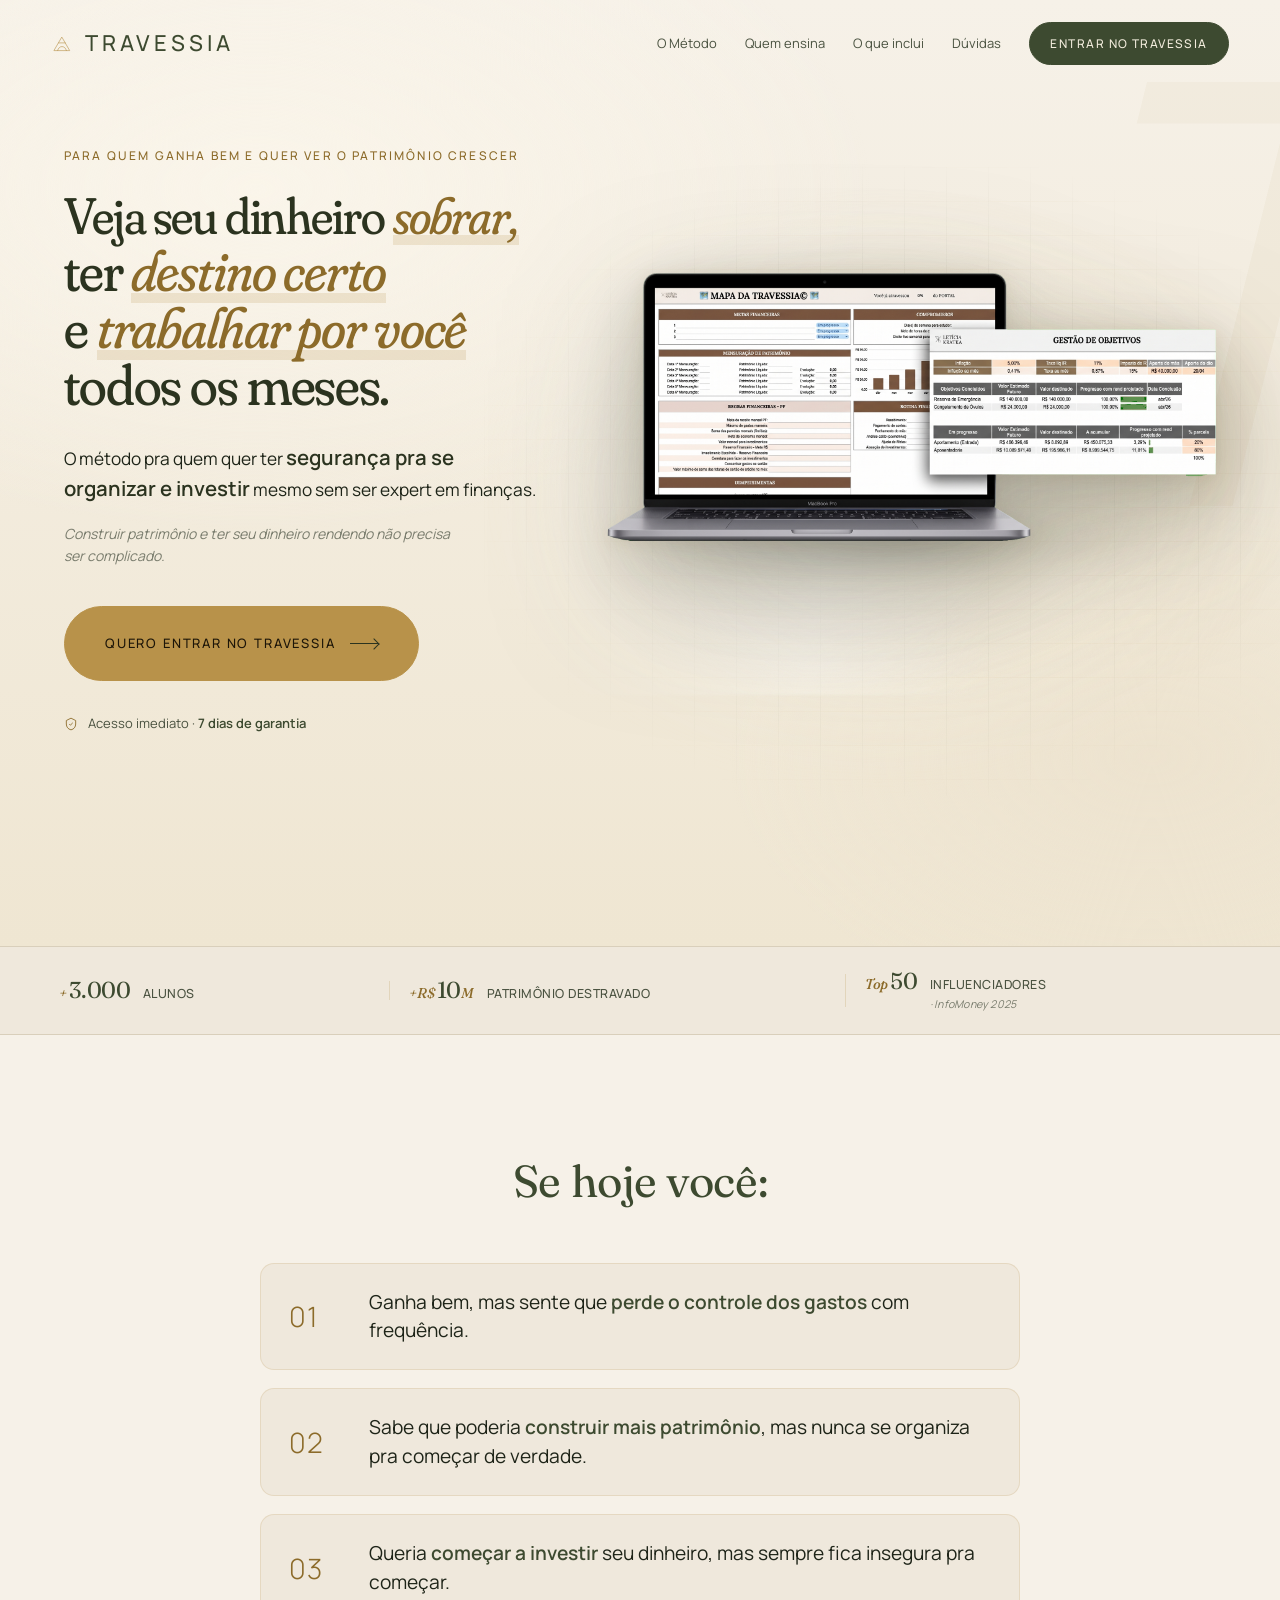
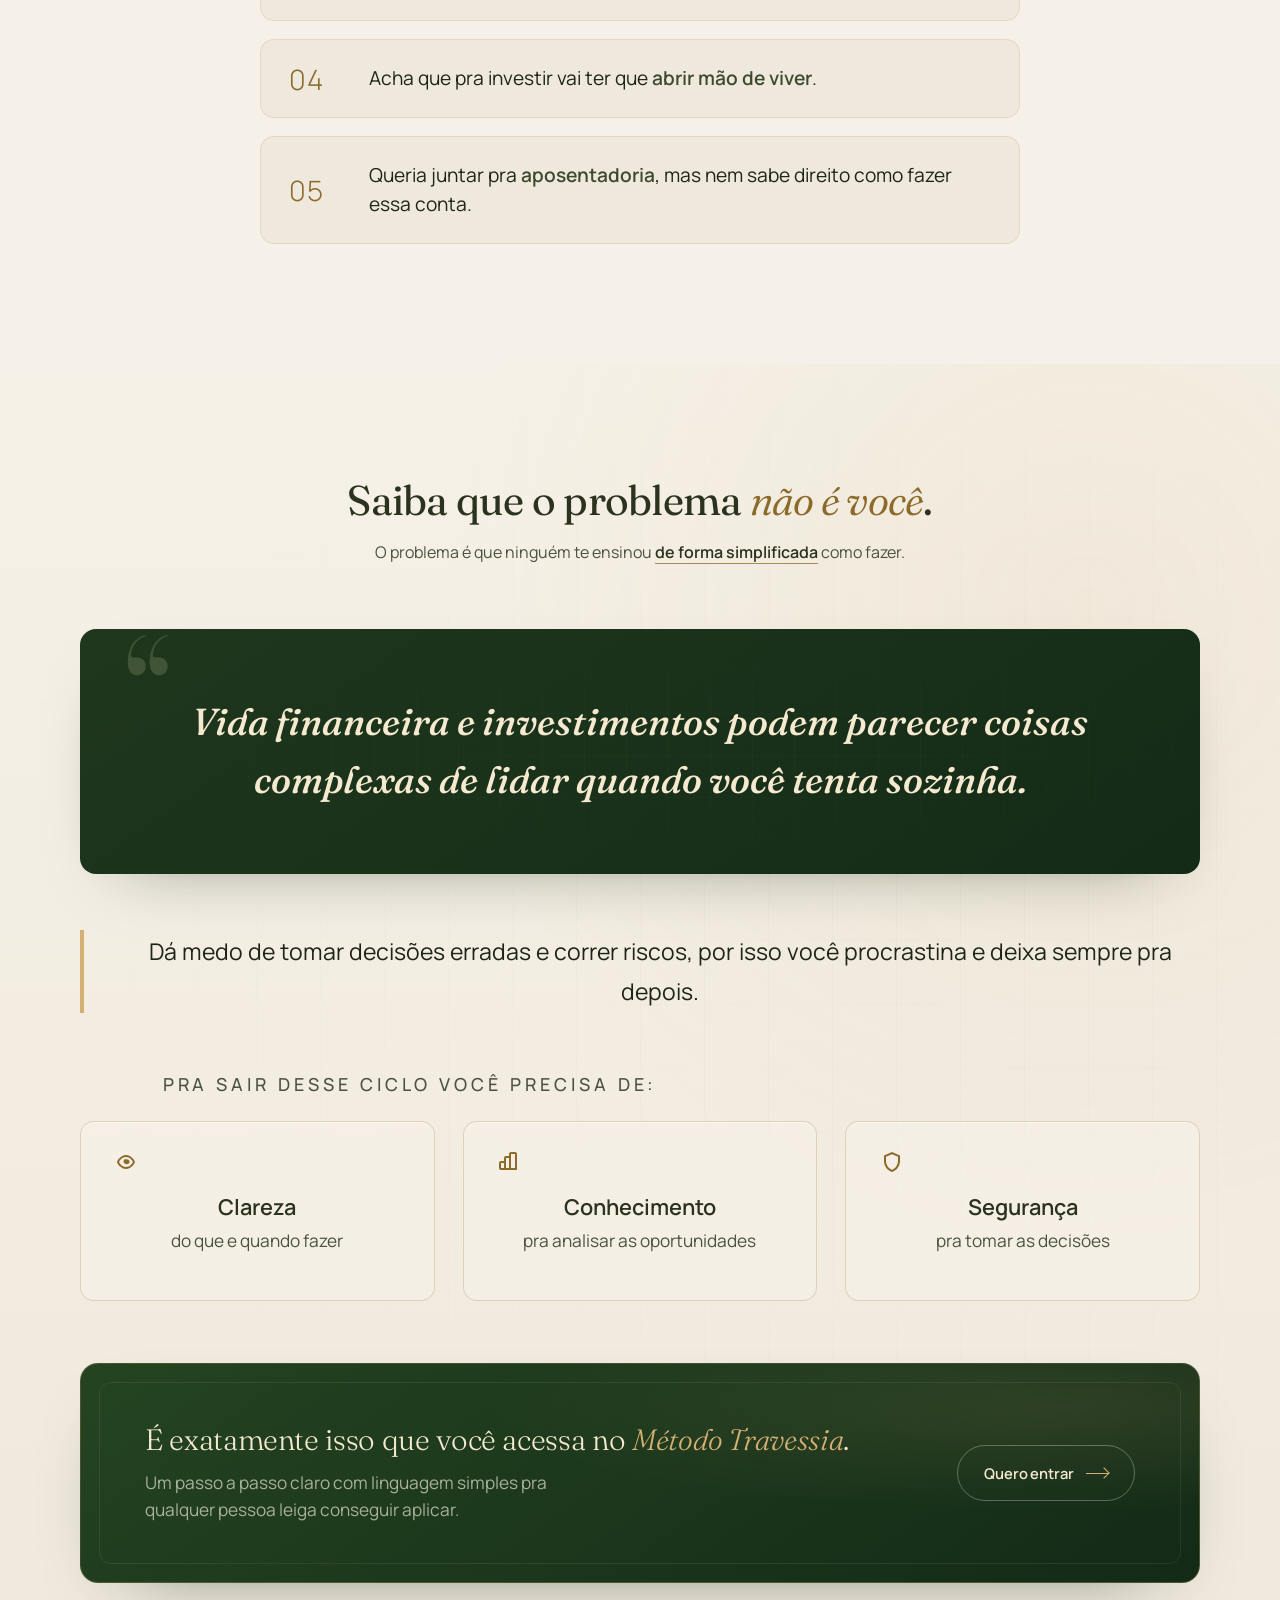
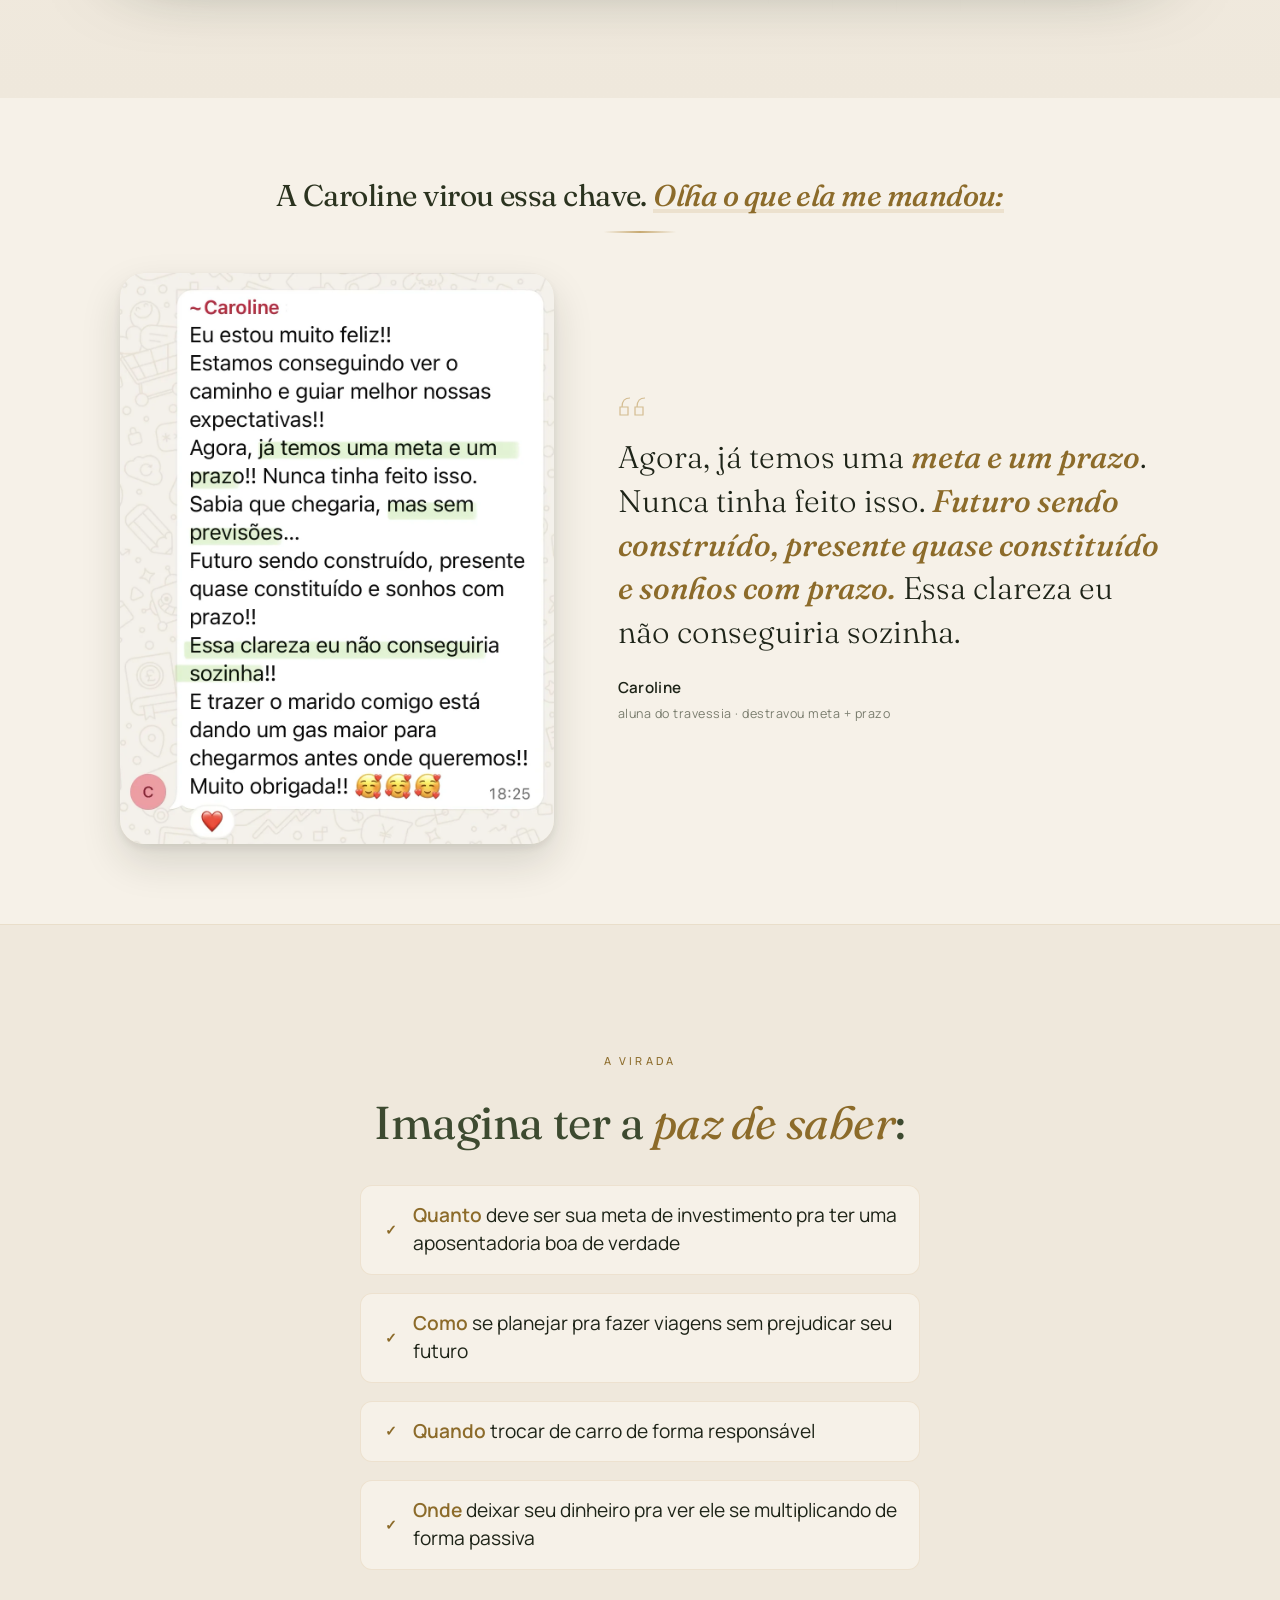
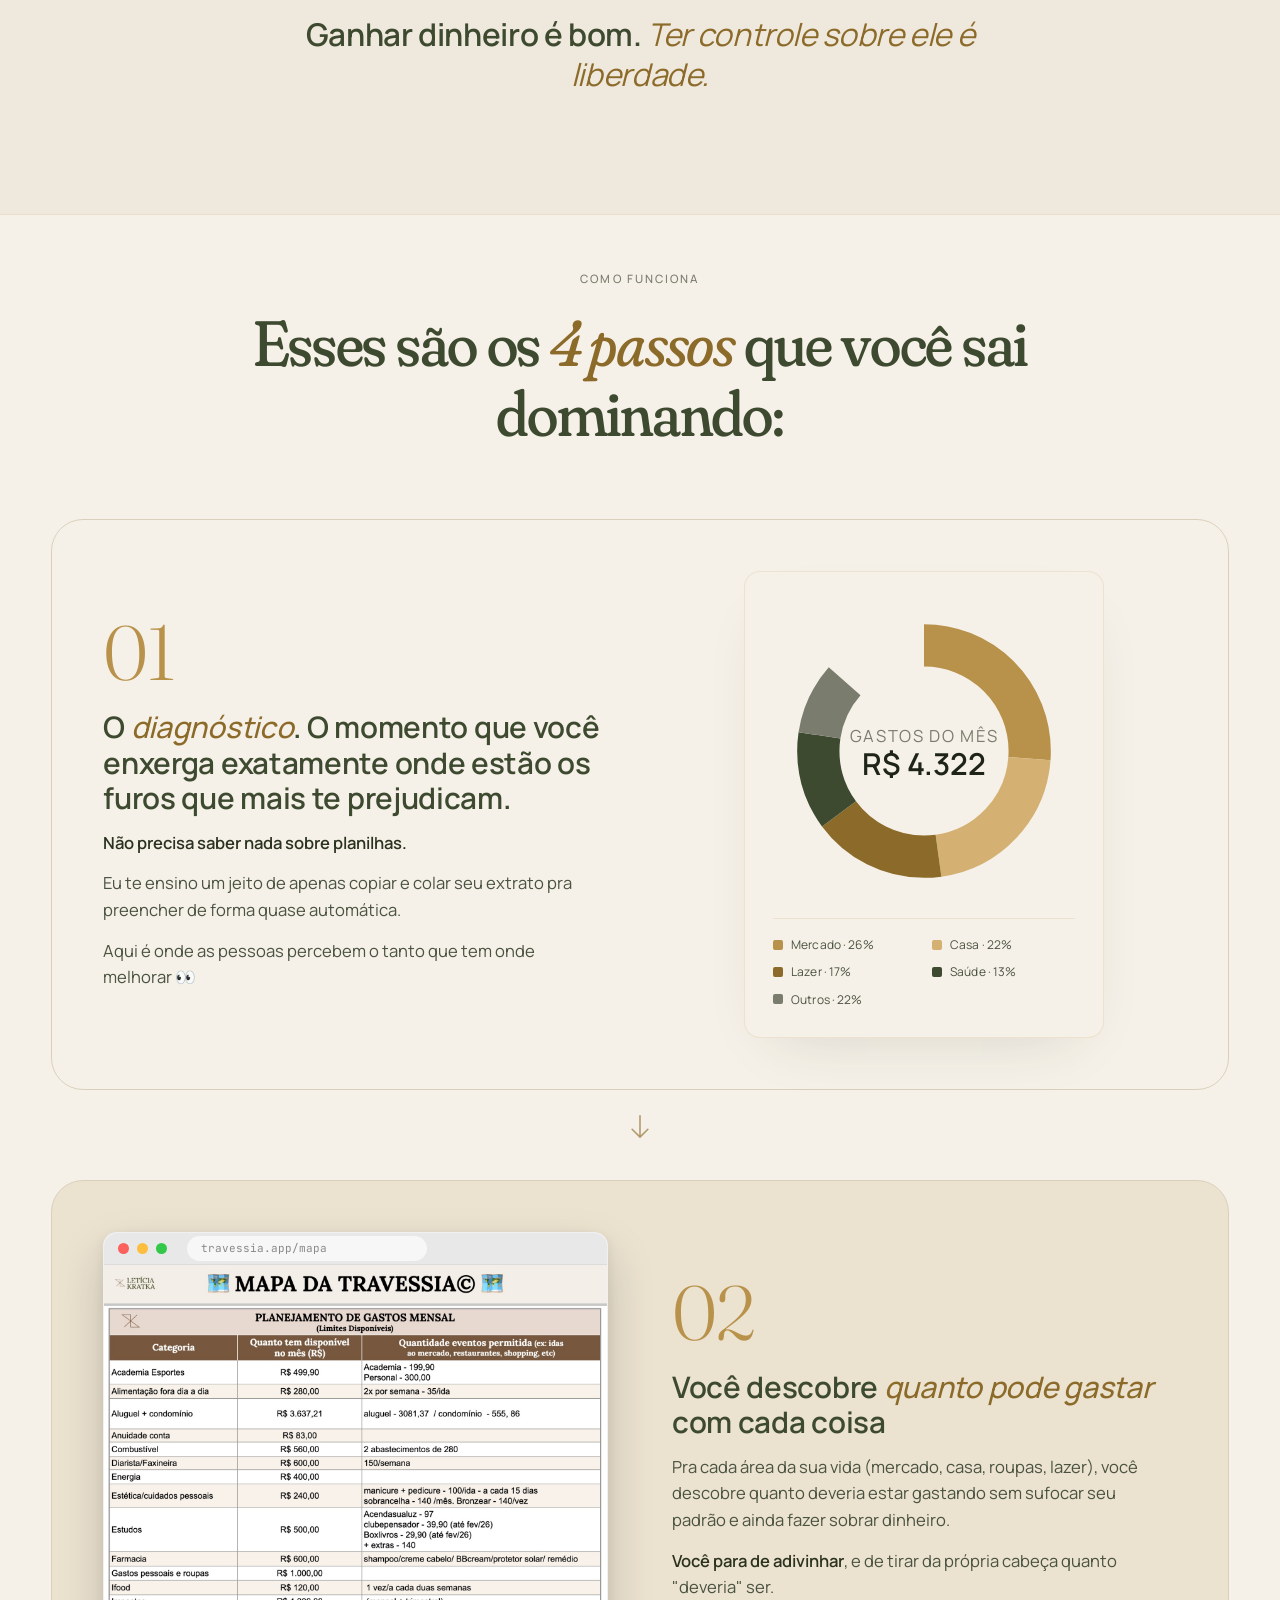
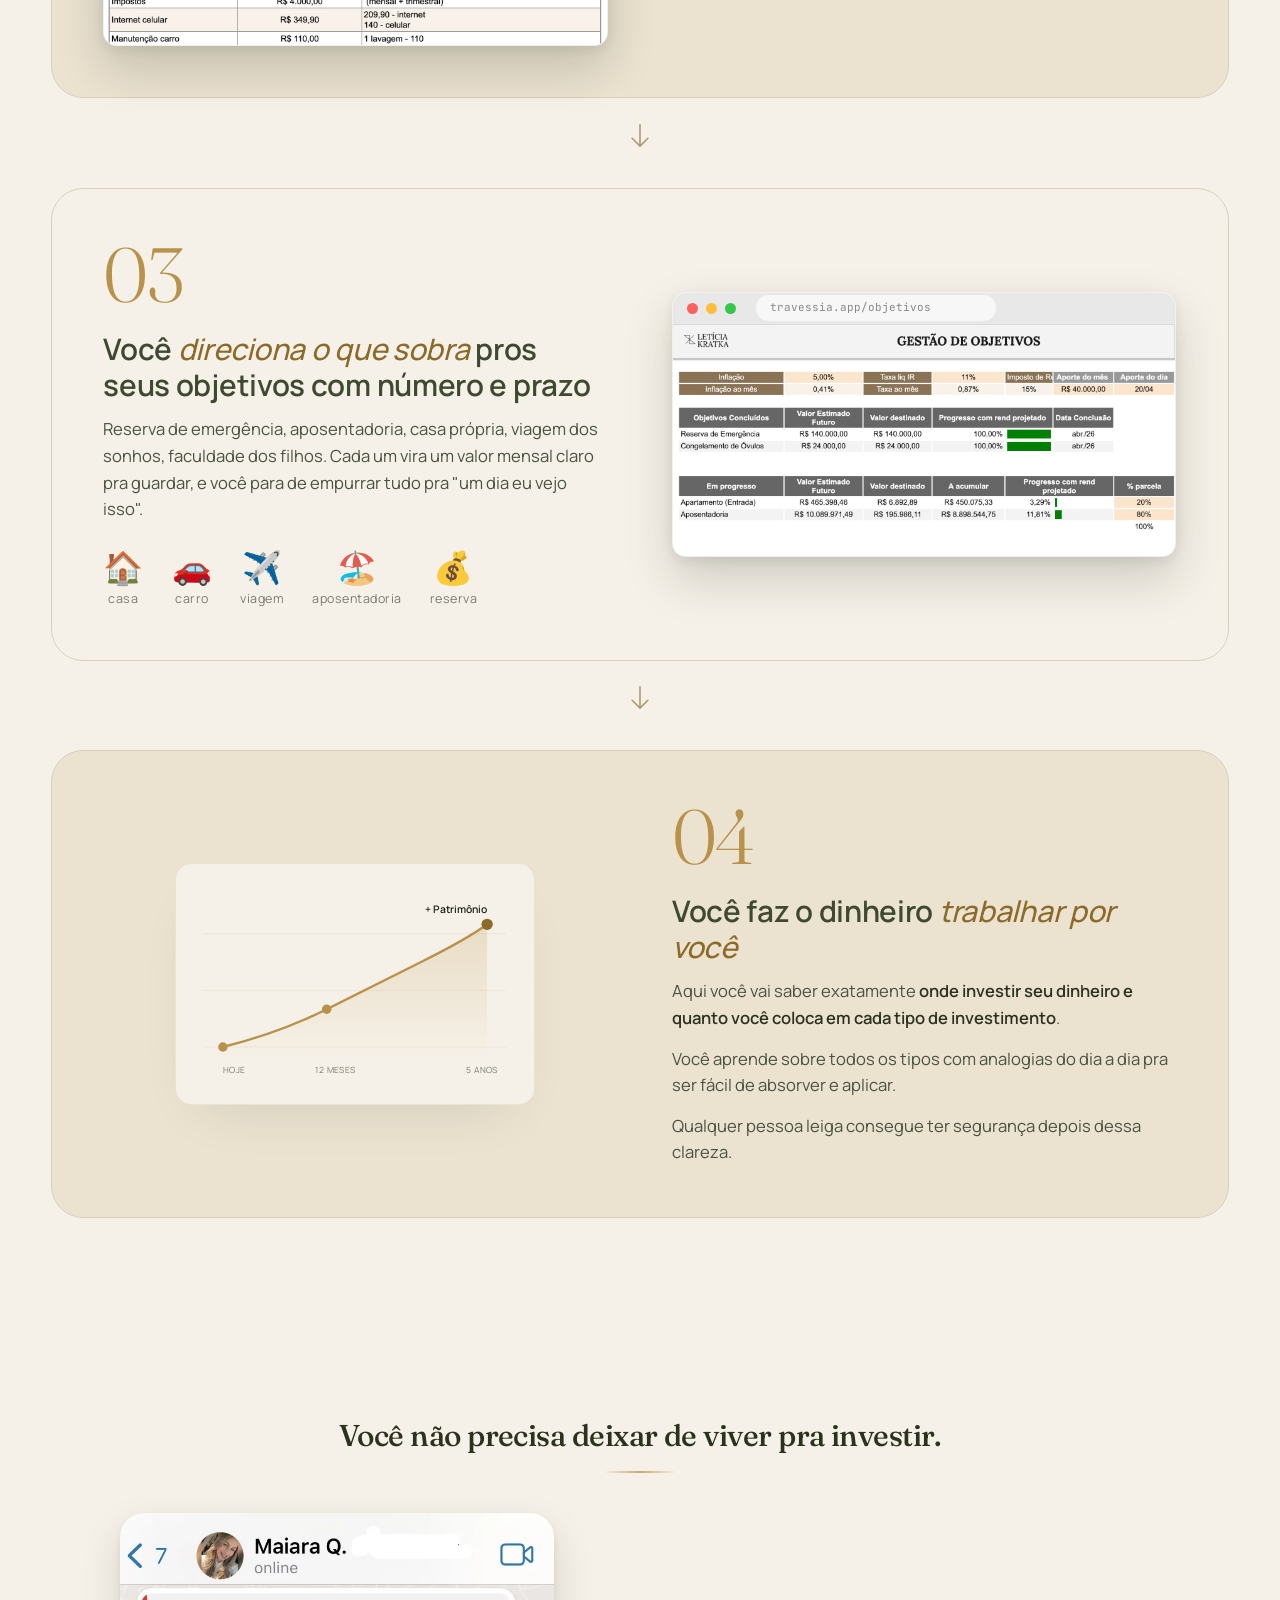
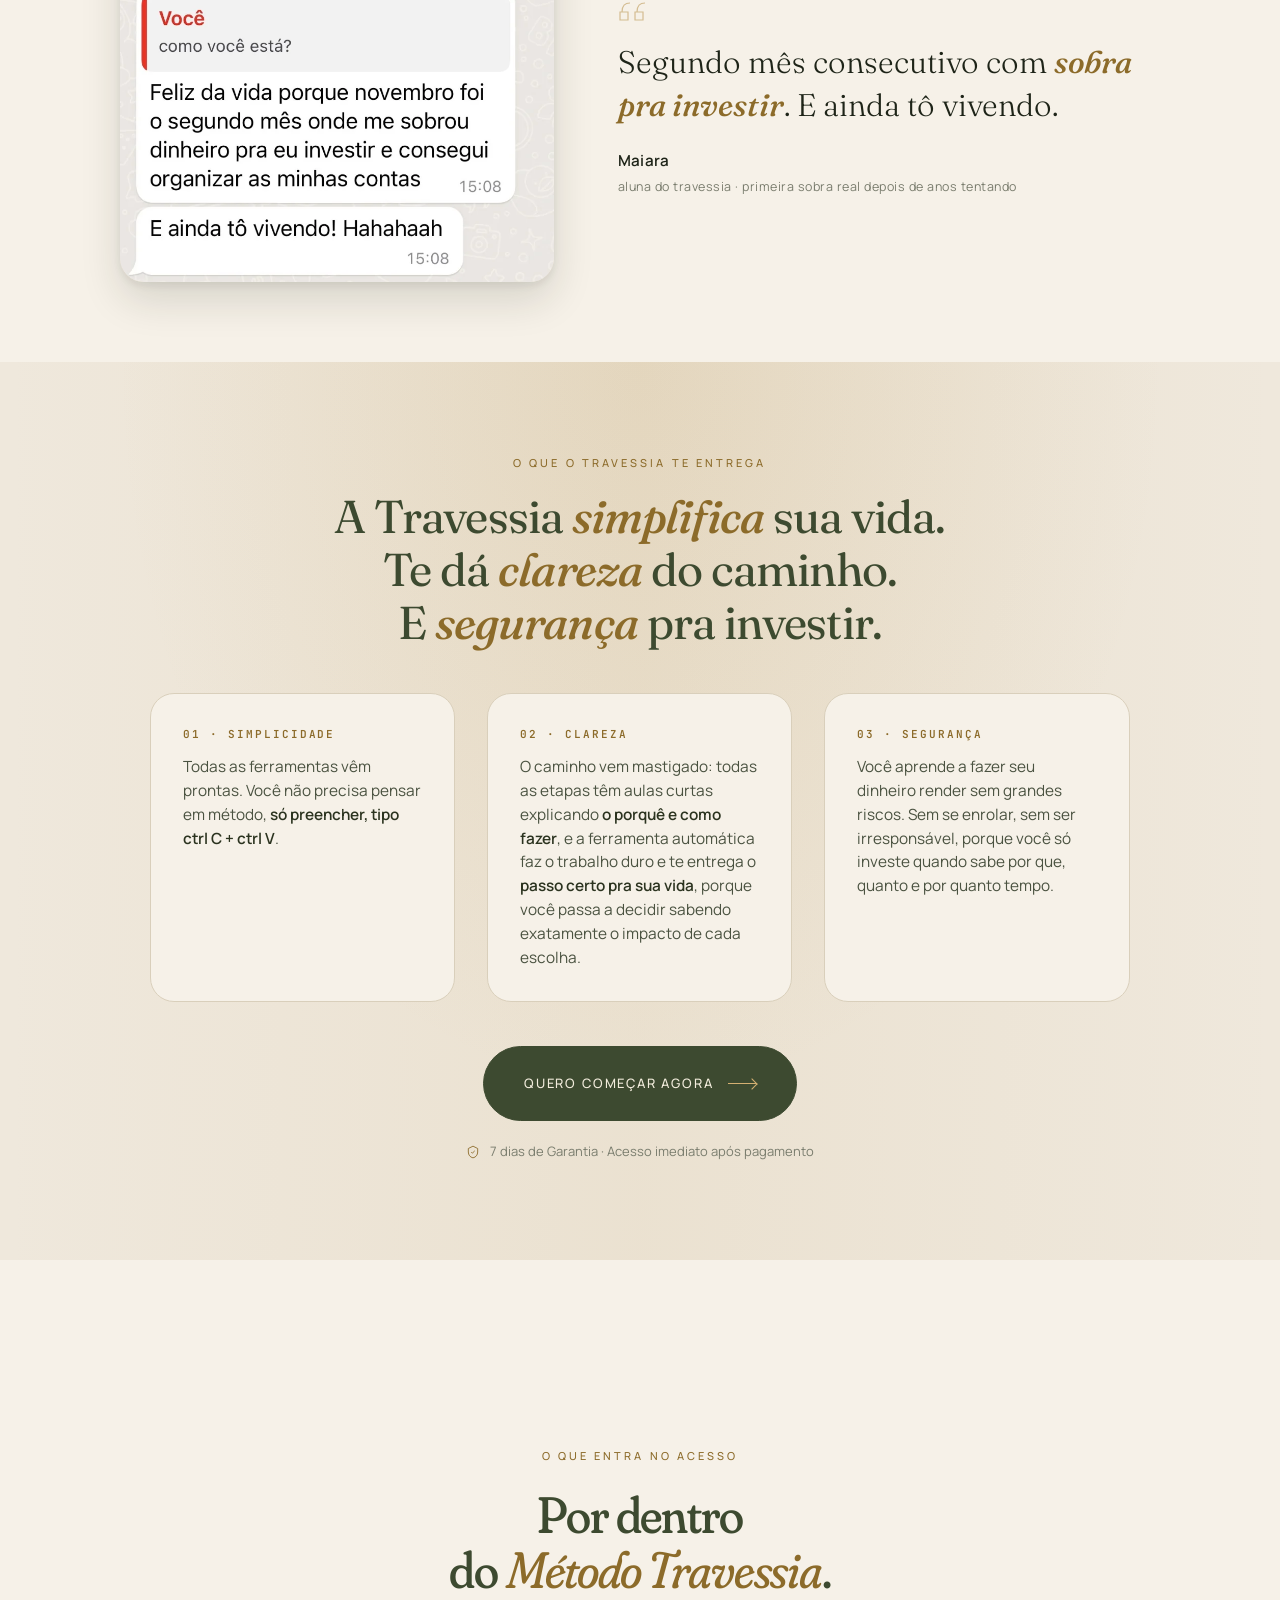
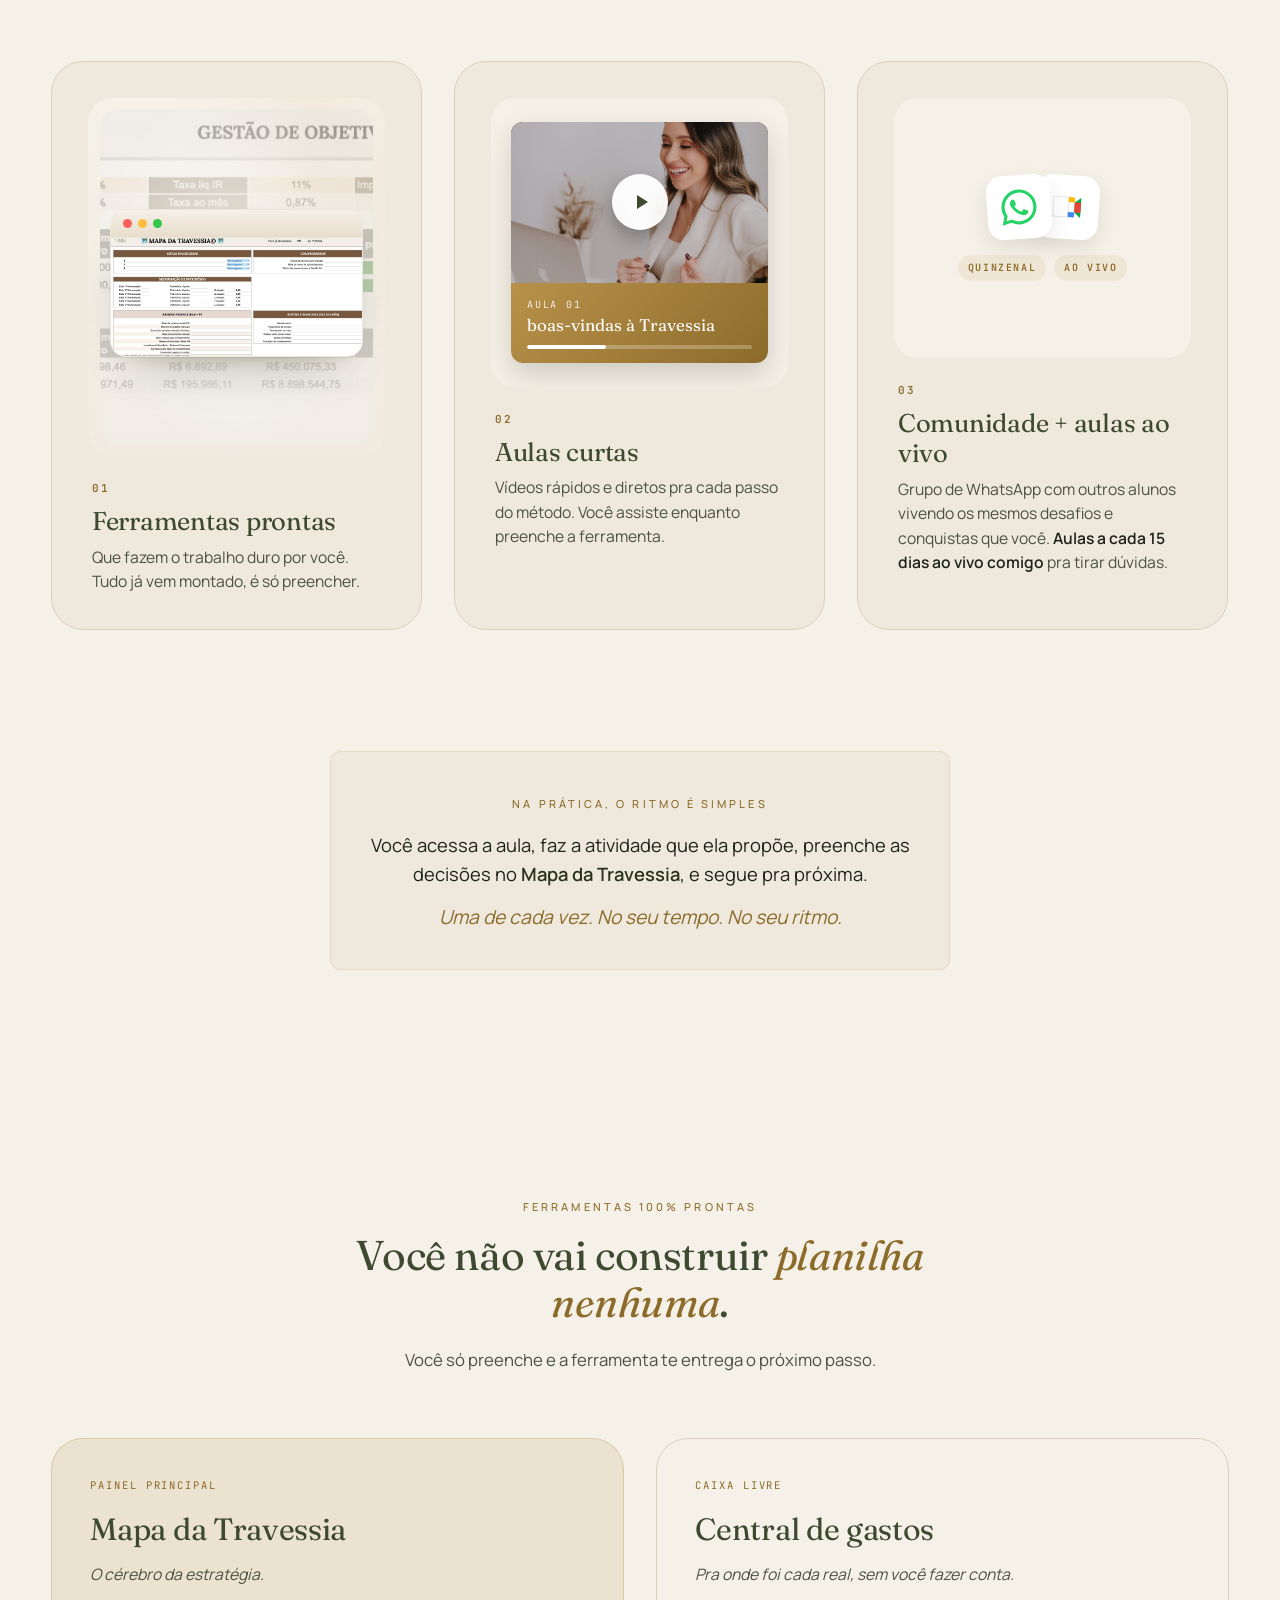
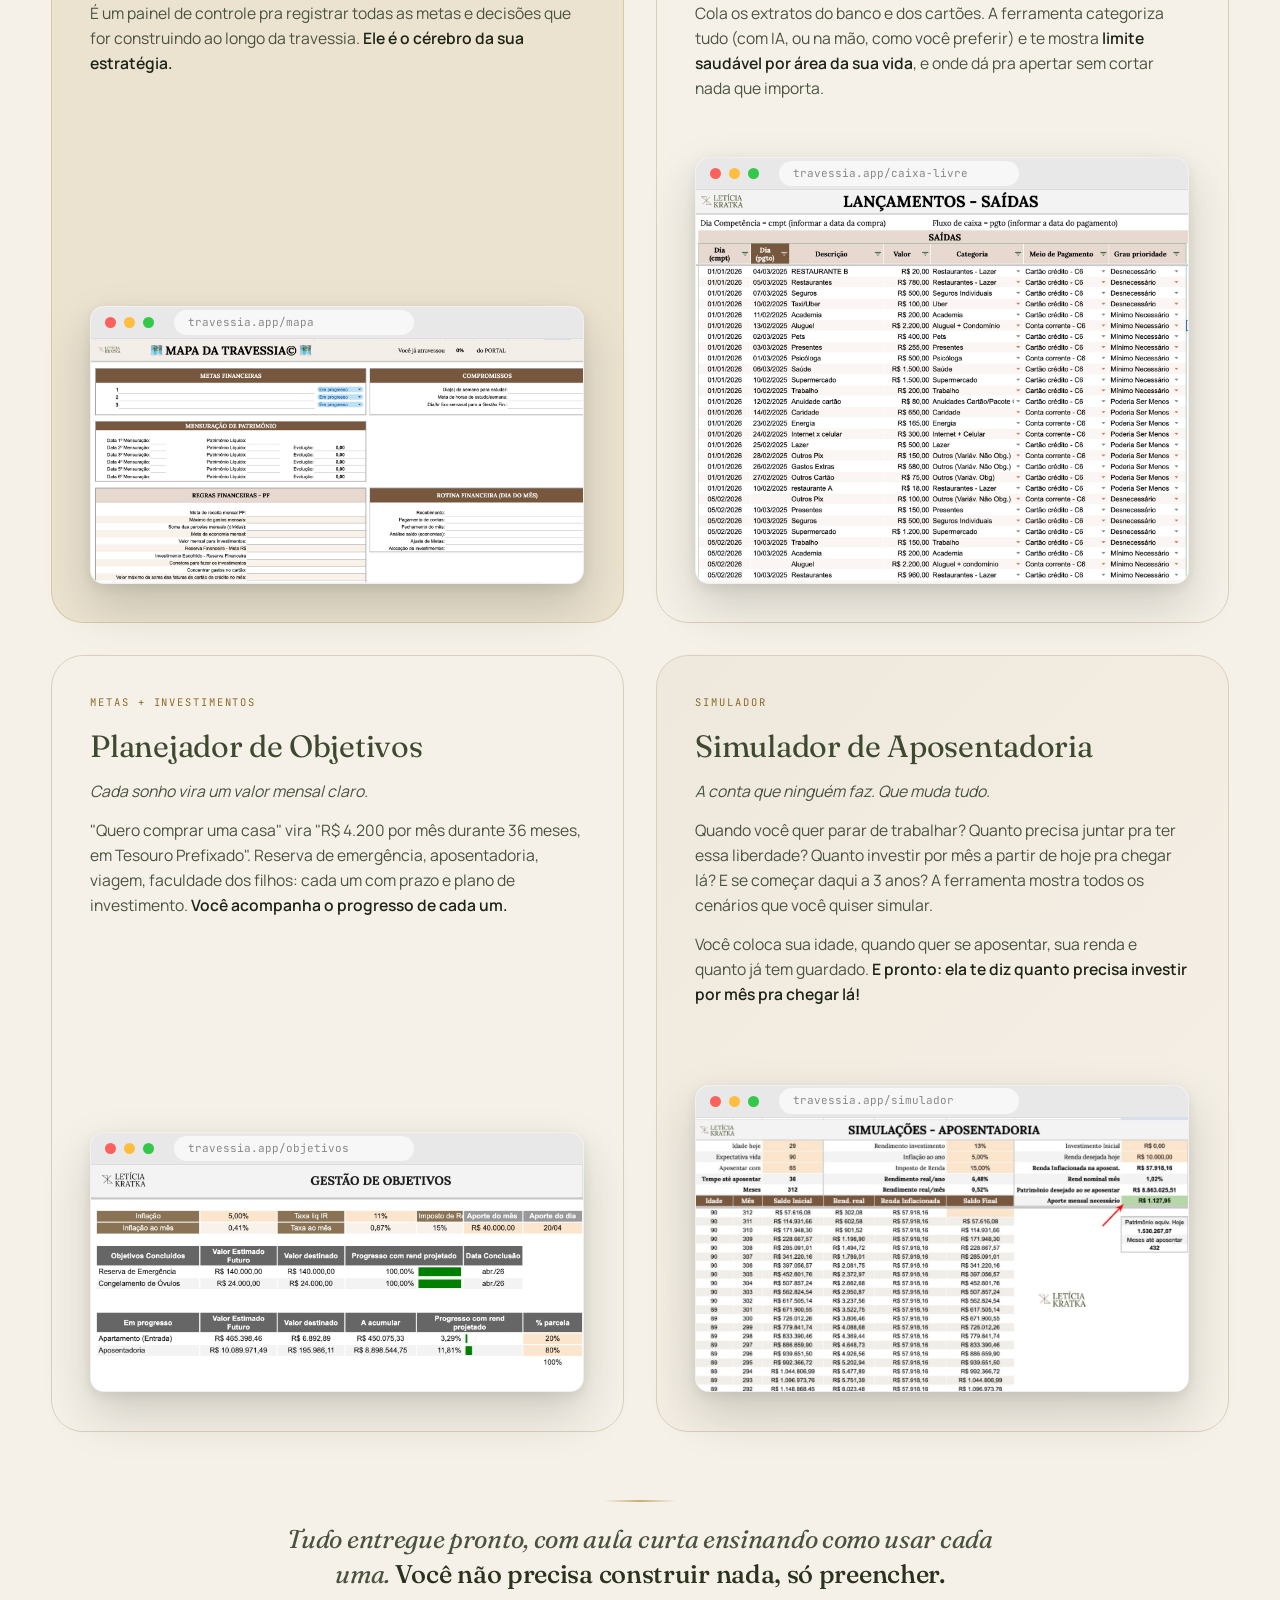
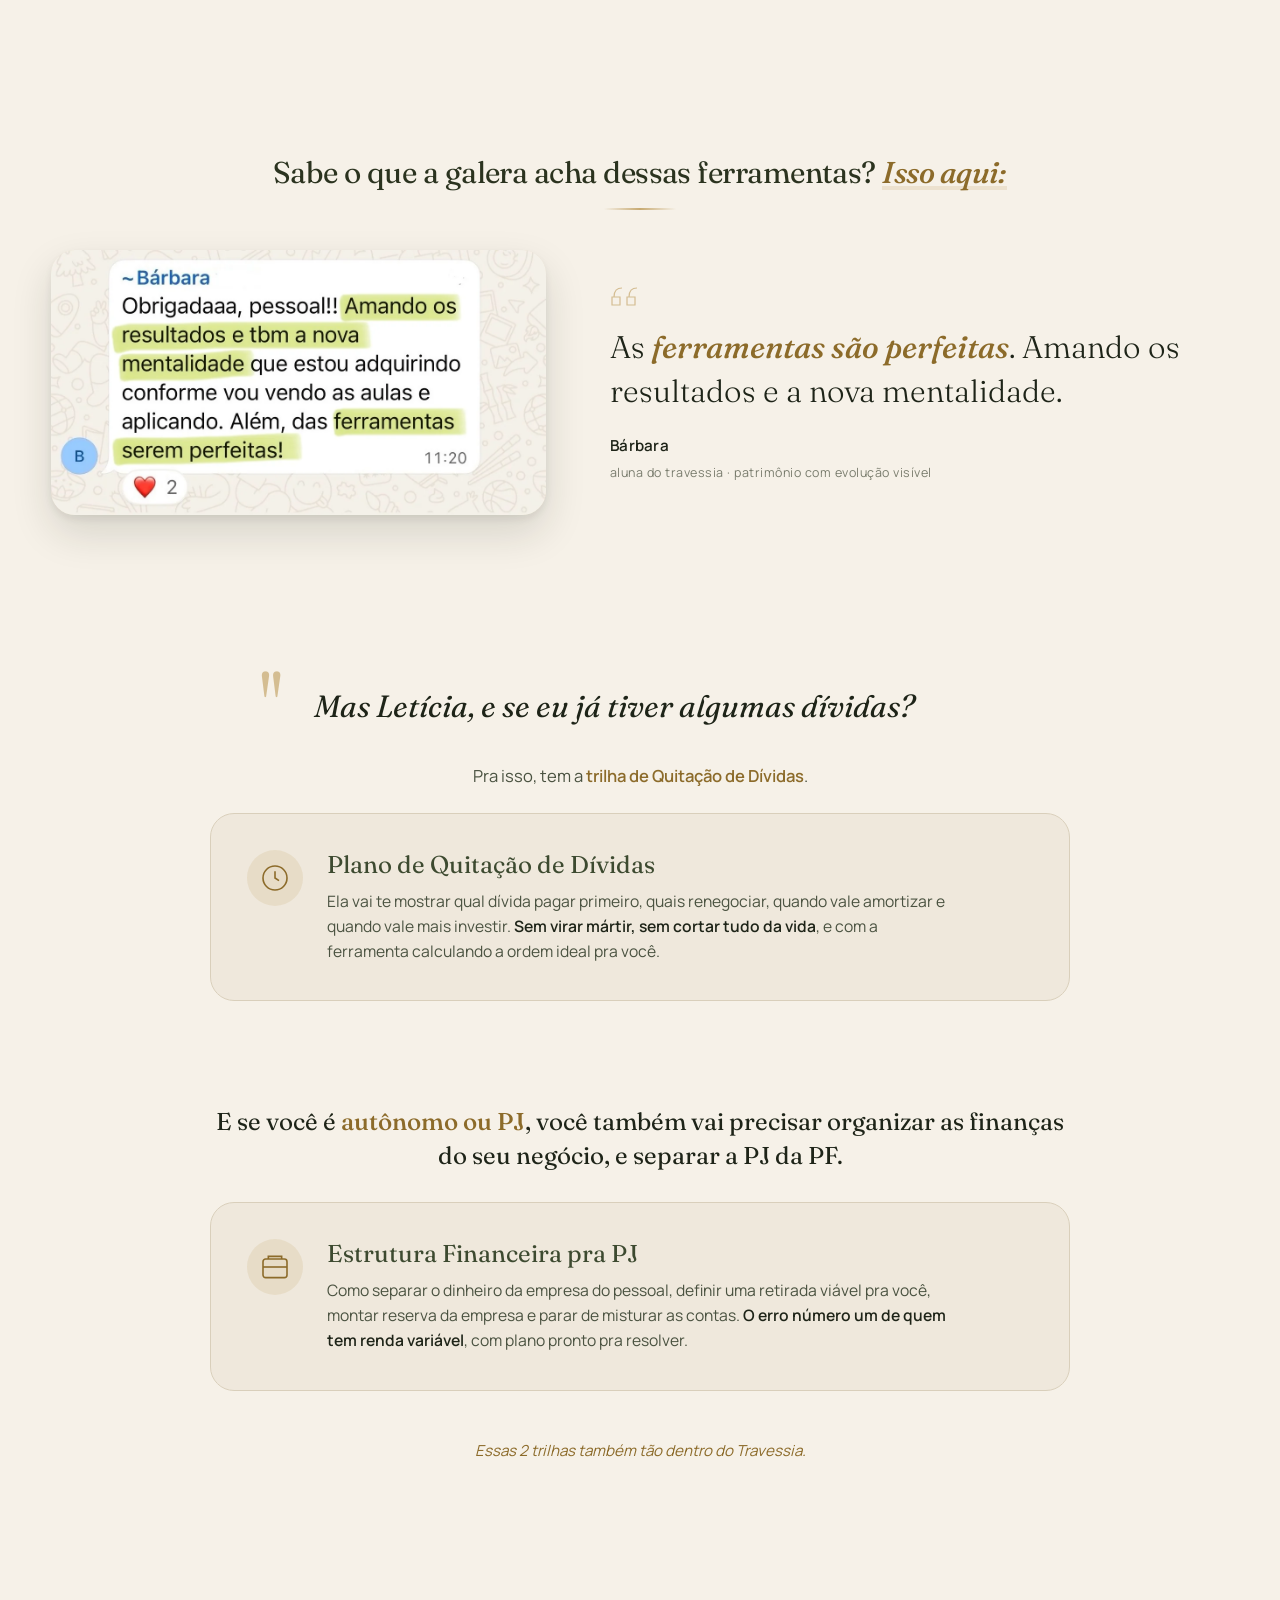
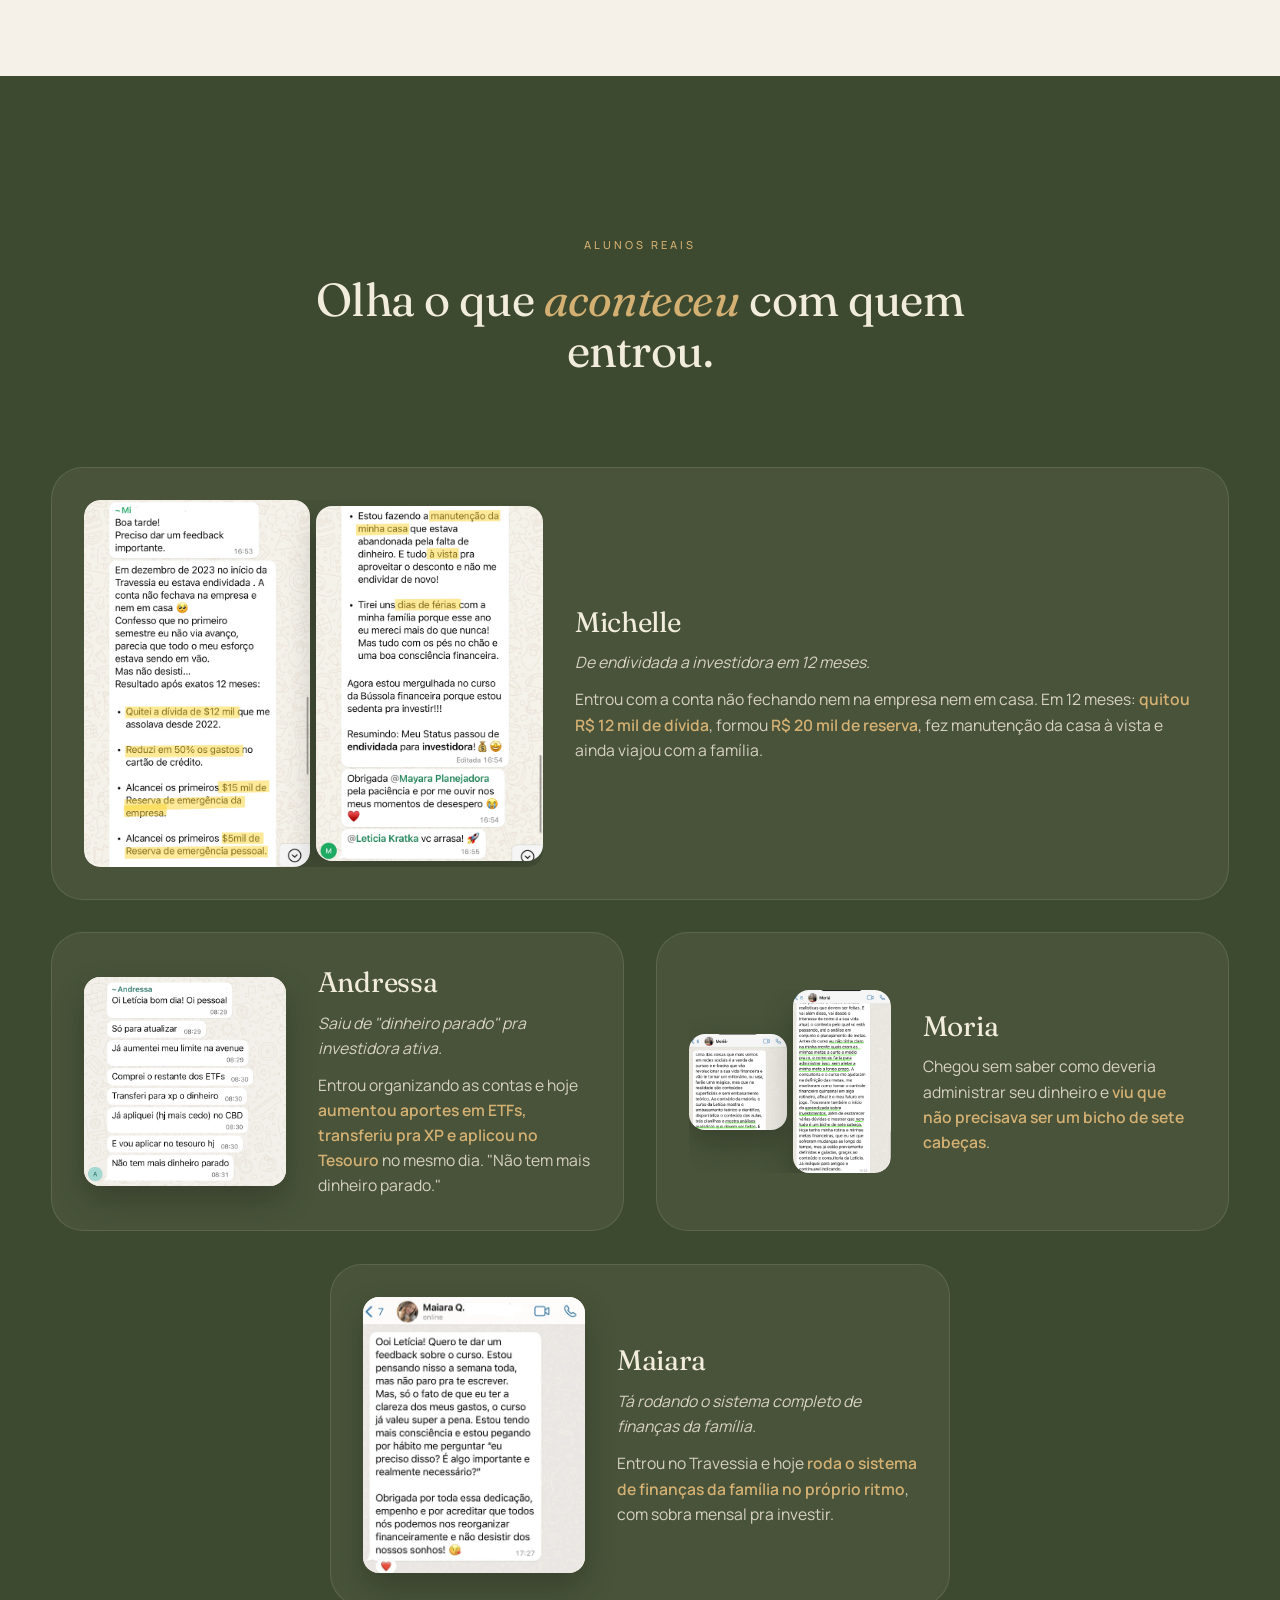
==== commit 002112cc: "Corrige GTM: troca a tag da Stape pelo container padrao do Google O dominio personalizado da Stape (" ====
--- a/index.html
+++ b/index.html
@@ -1,6 +1,9 @@
 <!doctype html>
 <html lang="pt-BR">
 <head>
+<!-- Google Tag Manager -->
+<script>(function(w,d,s,l,i){w[l]=w[l]||[];w[l].push({'gtm.start':new Date().getTime(),event:'gtm.js'});var f=d.getElementsByTagName(s)[0],j=d.createElement(s),dl=l!='dataLayer'?'&l='+l:'';j.async=true;j.src="https://www.googletagmanager.com/gtm.js?id="+i+dl;f.parentNode.insertBefore(j,f);})(window,document,'script','dataLayer','GTM-N9GCCZSW');</script>
+<!-- End Google Tag Manager -->
 <meta charset="utf-8" />
 <meta name="viewport" content="width=device-width, initial-scale=1" />
 <title>Travessia, Método para destravar o dinheiro de quem ganha bem</title>
@@ -21,6 +24,9 @@
 <link rel="stylesheet" href="styles.css?v=106" />
 </head>
 <body>
+<!-- Google Tag Manager (noscript) -->
+<noscript><iframe src="https://www.googletagmanager.com/ns.html?id=GTM-N9GCCZSW" height="0" width="0" style="display:none;visibility:hidden"></iframe></noscript>
+<!-- End Google Tag Manager (noscript) -->
 
 <!-- ============ Nav ============ -->
 <header class="nav" id="nav">
